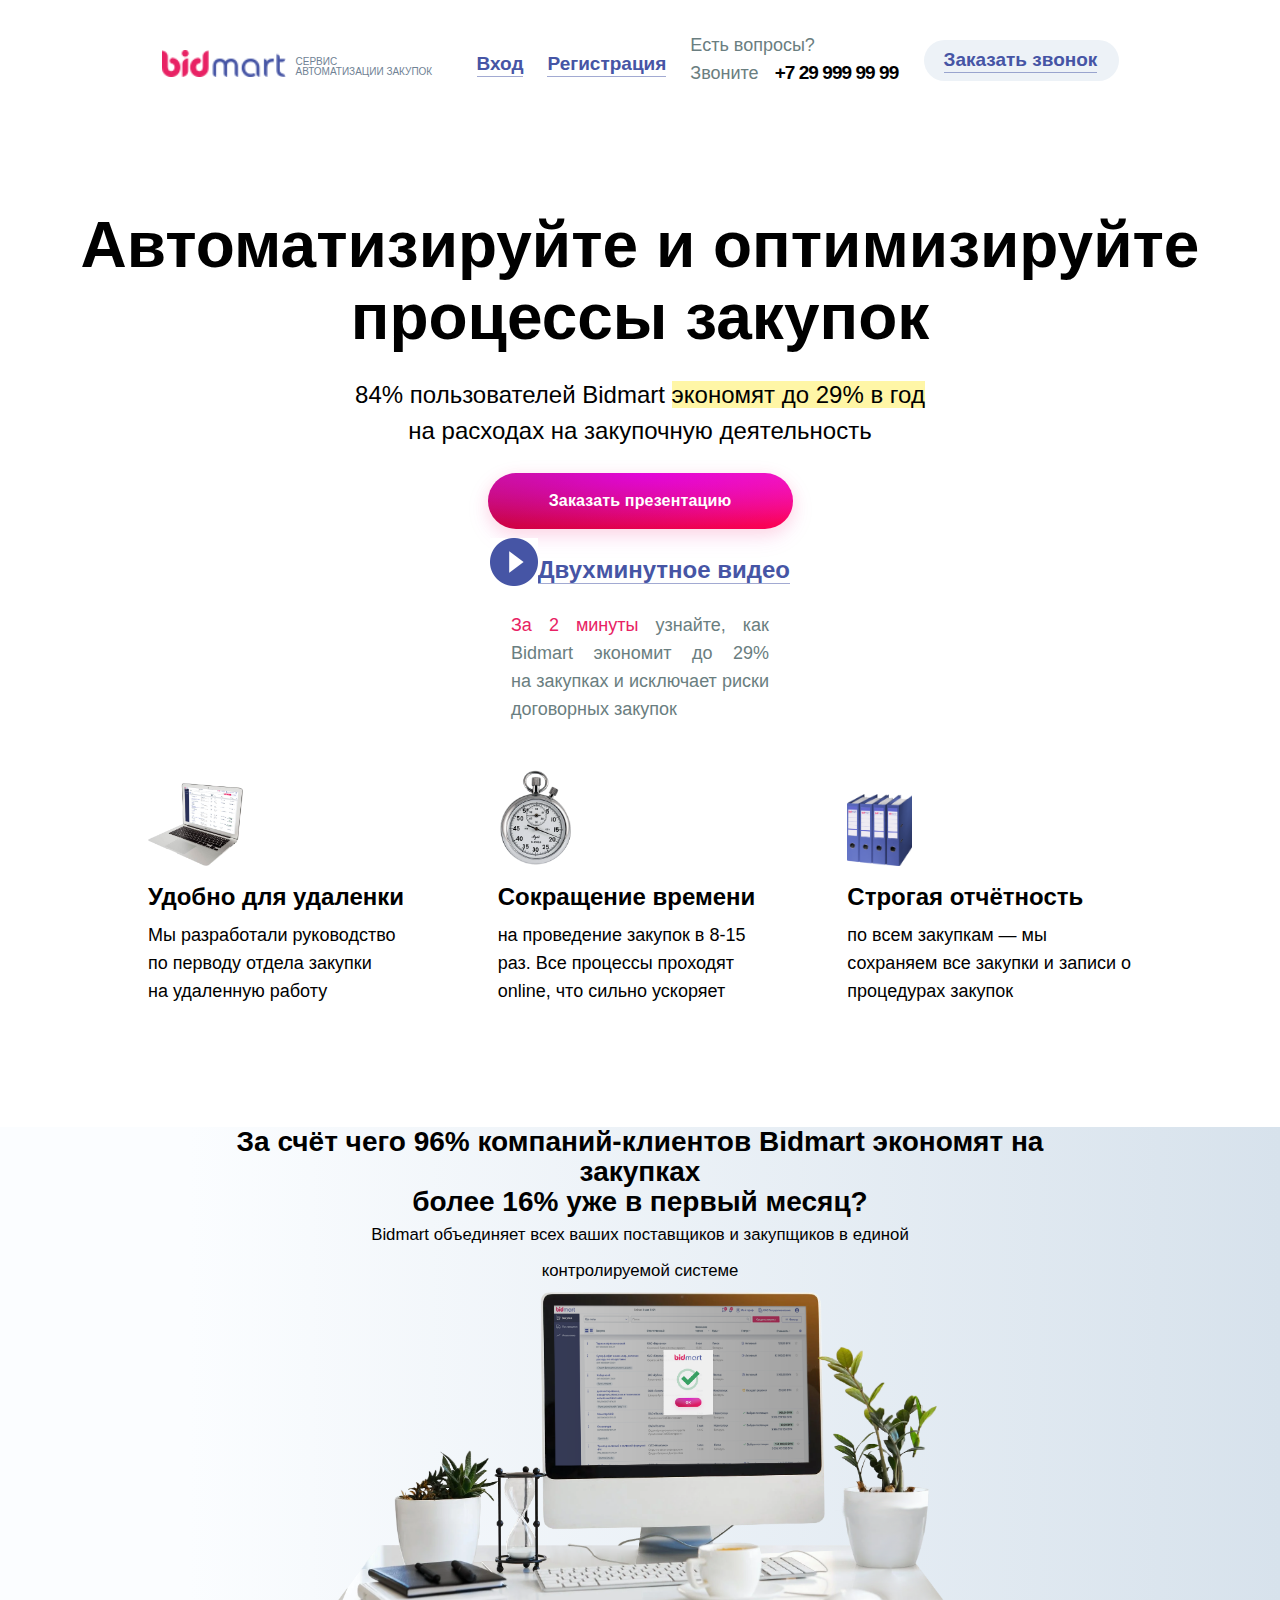
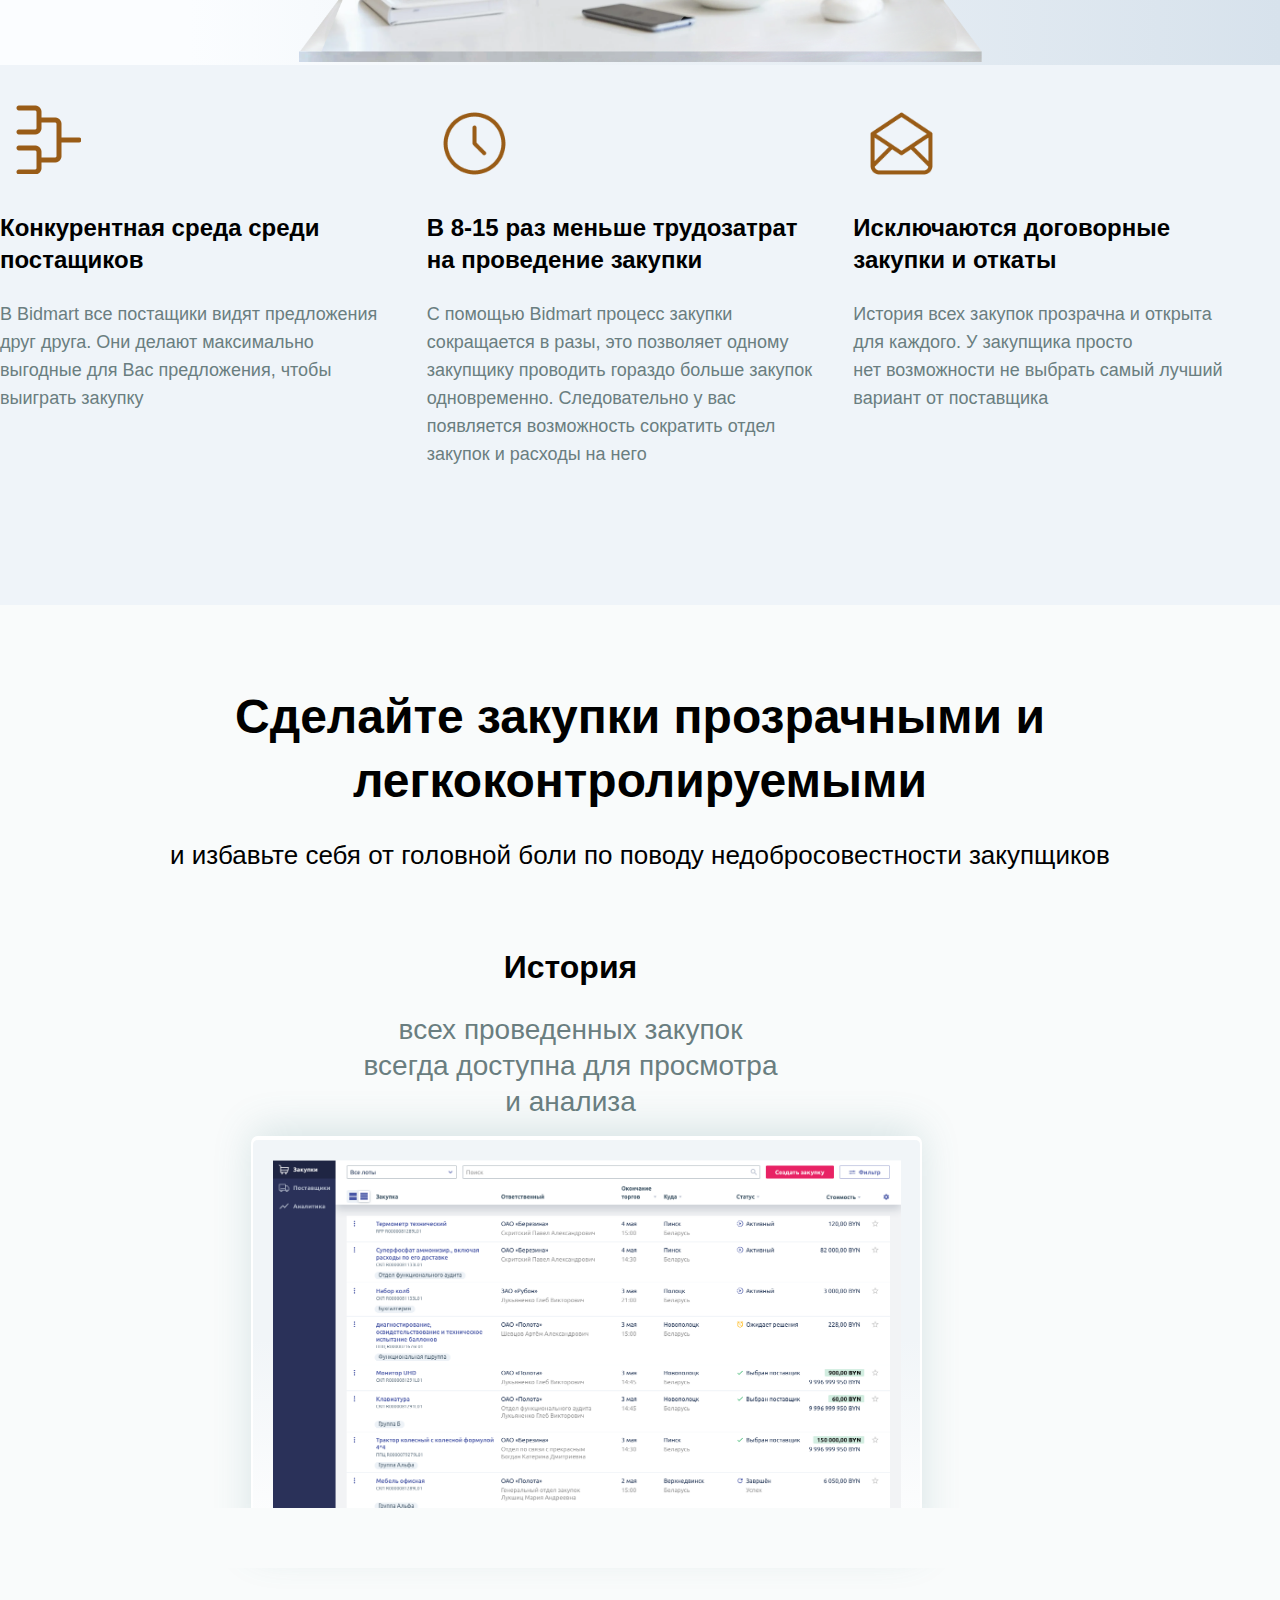
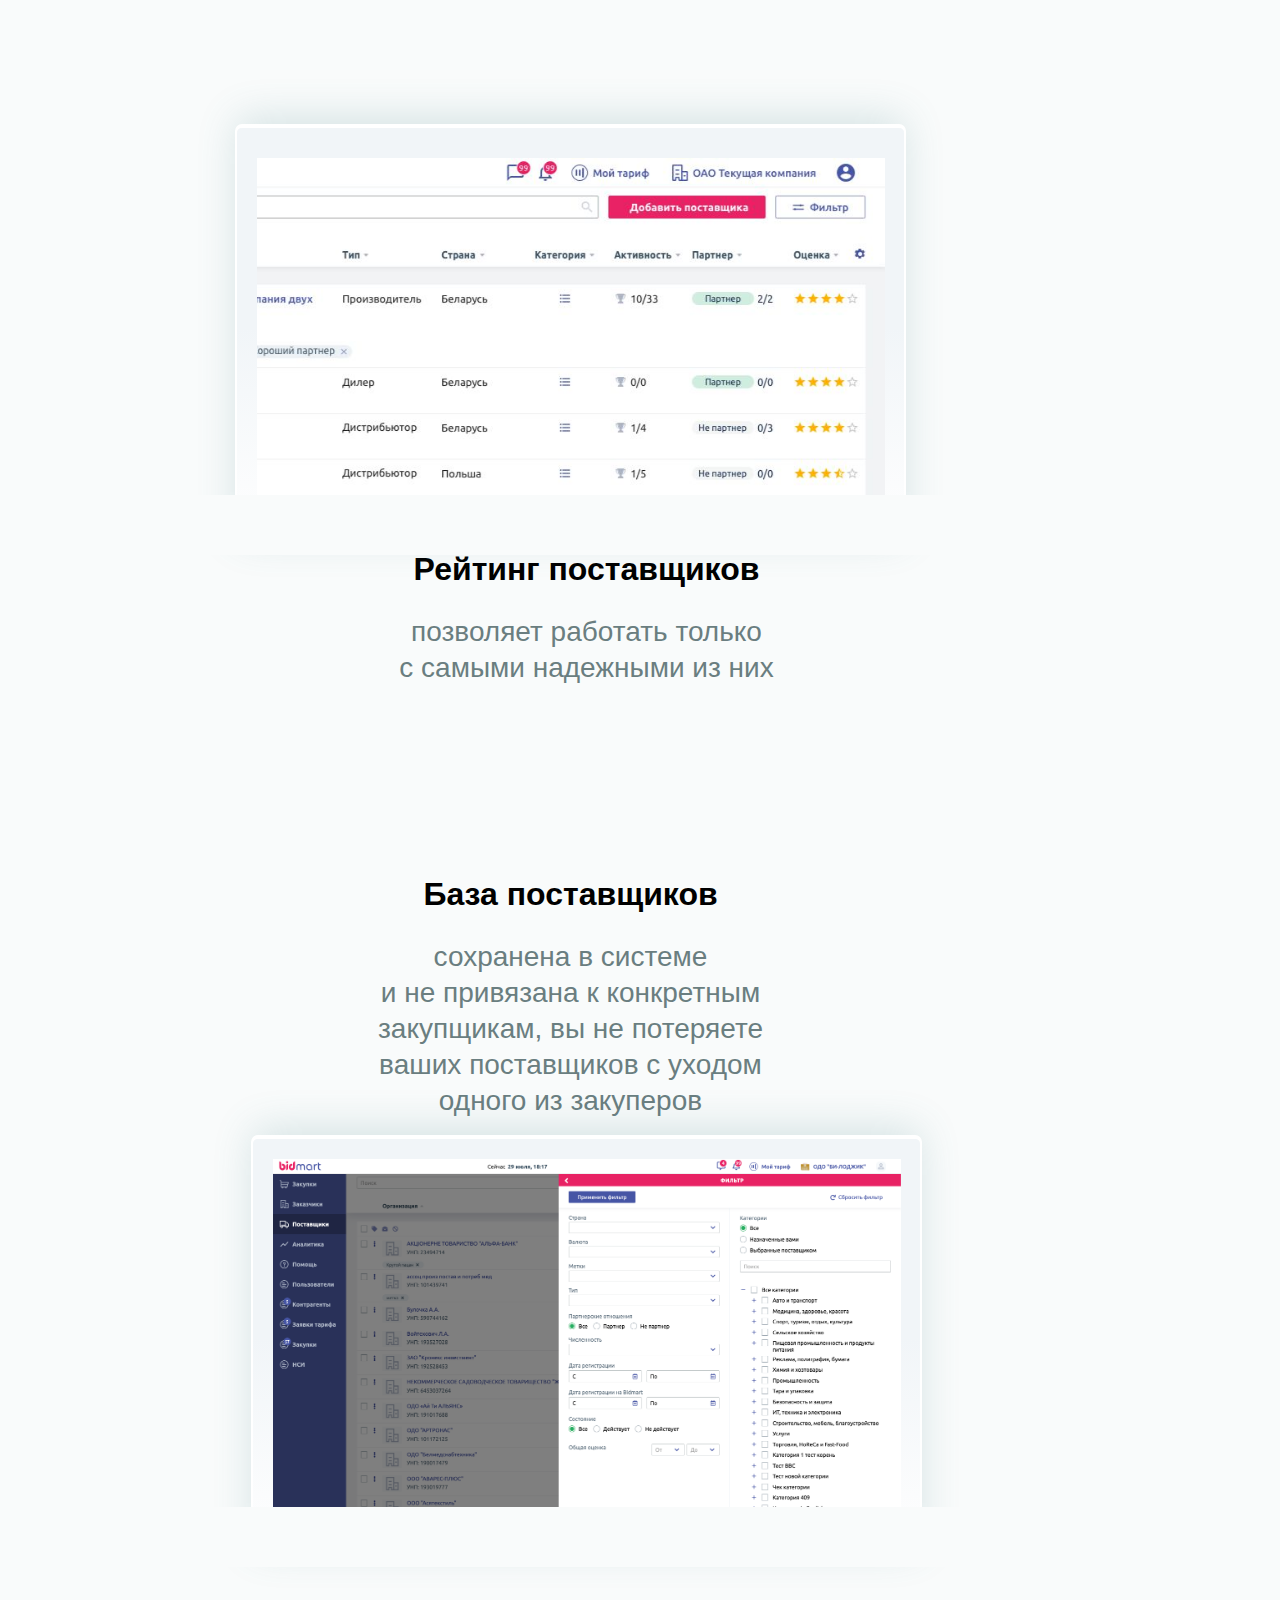
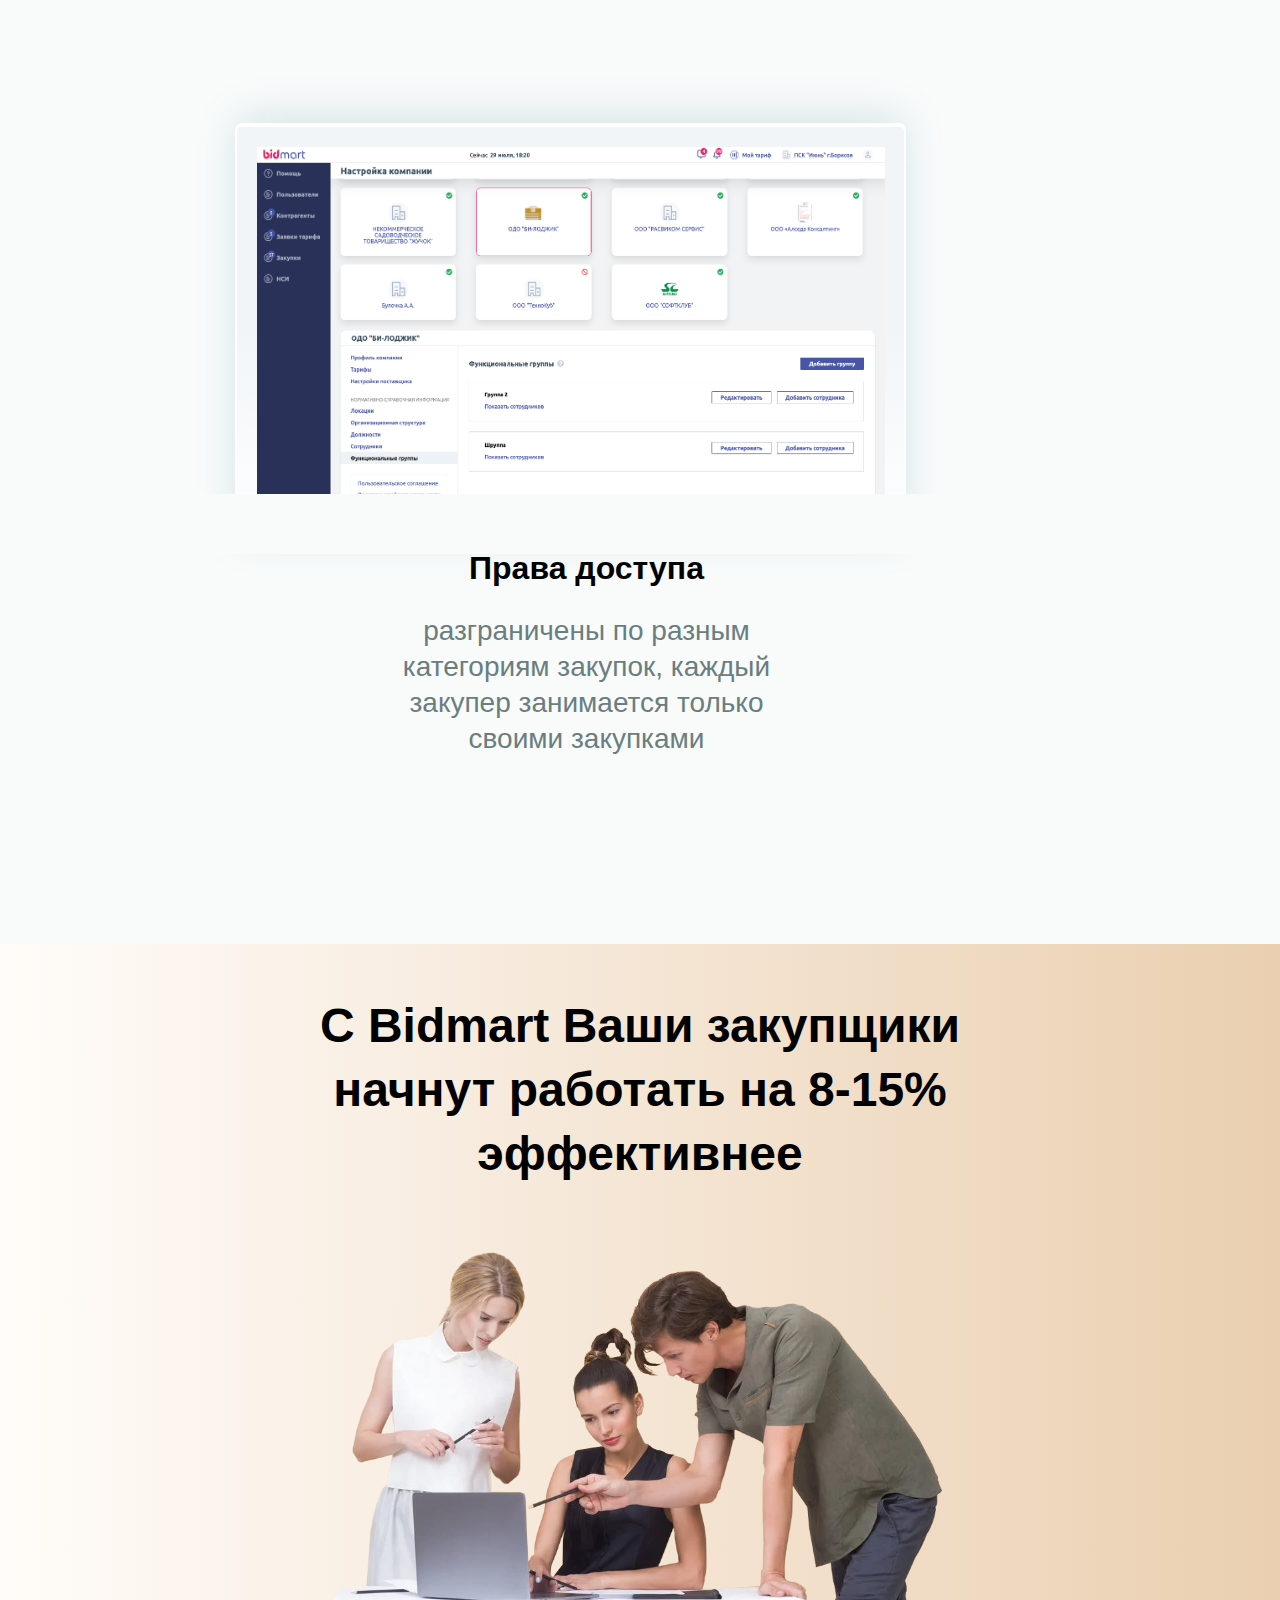
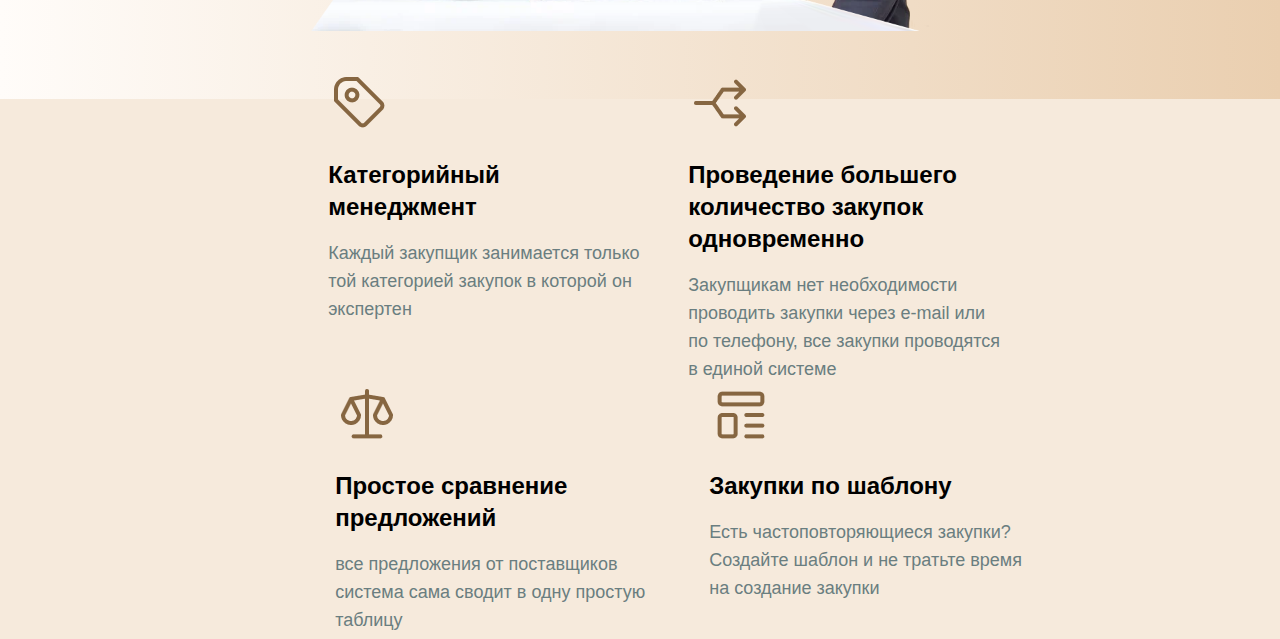
==== index.html @ 038f6f31 "mobilefix." ====
<!DOCTYPE html>
<html lang="en">
<head>
  <meta charset="UTF-8">
  <meta http-equiv="X-UA-Compatible" content="IE=edge">
  <meta name="viewport" content="width=device-width, initial-scale=1.0">
  <link rel="stylesheet" href="css/style.css">
  <title>Lendos</title>
</head>
<body>
      <div class="block1">
        <header class="header">
          <div class="menu">
            <div class="menu__group1">
              <a href="" class="menu__logo"> <img src="img/logo.png" alt=""></a>
              <div class="menu__text">СЕРВИС
                <p>АВТОМАТИЗАЦИИ ЗАКУПОК</p>
              </div>
              <a href="" class="menu__enter">Вход</a>
              <a href="" class="menu__registr">Регистрация</a>
            </div>
      
            <div class="menu__grop2">
              <div class="menu__question">Есть вопросы? Звоните <a href="">+7 29 999 99 99</a></div>
              <div class="menu__button"><a href="" class="menu__link">Заказать звонок</a></div>
            </div>
          </div>
        </header>
        <div class="block1__main">
          <div class="main__title">Автоматизируйте и оптимизируйте процессы закупок</div>
          <div class="main__text">84% пользователей Bidmart <span>экономят до 29% в год</span>
            на расходах на закупочную деятельность</div>
          <div class="main__rightrow">
            <div class="main__item">
              <a href="" class="button">Заказать презентацию</a>
            </div>
            <div class="main__item">
              <div class="item__tit">
                <a href="">
                  Двухминутное видео</a>
              </div>
              <div class="item__body">
                <span>За 2 минуты</span> узнайте, как Bidmart экономит до 29% на закупках и исключает риски договорных закупок
              </div>
            </div>
          </div>
          <div class="main__advantage">
            <div class="advantage-column">
              <div class="advantage__item1">
                <img src="img/nout.png" alt="">
              </div>
              <div class="item__head">
                Удобно для удаленки
              </div>
              <div class="item__text">
                Мы разработали руководство по перводу отдела закупки на удаленную работу
              </div>
            </div>
            <div class="advantage-column">
              <div class="advantage__item2">
                <img src="img/clock.png" alt="">
              </div>
              <div class="item__head">
                Сокращение времени
              </div>
              <div class="item__text">
                на проведение закупок в 8-15 раз. Все процессы проходят online, что сильно ускоряет
              </div>
            </div>
            <div class="advantage-column">
              <div class="advantage__item3">
                <img src="img/lybraries.png" alt="">
              </div>
              <div class="item__head">
                Строгая отчётность
              </div>
              <div class="item__text">
                по всем закупкам — мы сохраняем все закупки и записи о процедурах закупок
              </div>
            </div>
          </div>
        </div>
      </div>
  
  <main class="main">
    <div class="info-block">
        <div class="first-half">
          <div class="container">
              <div class="first__row">
                <div class="first__item">
                  <div class="first__title">
                    За счёт чего 96% компаний-клиентов Bidmart экономят на закупках <p>более 16% уже в первый месяц?</p>
                  </div>
                  <div class="first__text">
                    Bidmart объединяет всех ваших поставщиков и закупщиков в единой контролируемой системе
                  </div>
                </div>
                <div class="first__item">
                  <div class="item__img">
                    <img src="img/bg__img.png" alt="">
                  </div>
                </div>
              </div>
          </div>
        </div>
        <div class="second-half">
          <div class="container">
            <div class="second__row">
              <div class="second__column">
                <div class="second__img logic">
                  <img src="img/logic.png" alt="">
                </div>
                <div class="second__title">
                  Конкурентная среда среди постащиков 
                </div>
                <div class="second__text">
                  В Bidmart все постащики видят предложения друг друга. Они делают максимально выгодные для Вас предложения, чтобы выиграть закупку
                </div>
              </div>
              <div class="second__column">
                <div class="second__img clock">
                  <img src="img/clock2.png" alt="">
                </div>
                <div class="second__title">
                  В 8-15 раз меньше трудозатрат на проведение закупки
                </div>
                <div class="second__text">
                  С помощью Bidmart процесс закупки сокращается в разы, это позволяет одному закупщику проводить гораздо больше закупок одновременно. Следовательно у вас появляется возможность сократить отдел закупок и расходы на него
                </div>
              </div>
              <div class="second__column">
                <div class="second__img message">
                  <img src="img/message.png" alt="">
                </div>
                <div class="second__title">
                  Исключаются договорные закупки и откаты
                </div>
                <div class="second__text">
                  История всех закупок прозрачна и открыта для каждого. У закупщика просто нет возможности не выбрать самый лучший вариант от поставщика
                </div>
              </div>
            </div>
          </div>
        </div>
    </div>
    <div class="info-block-2">
      <div class="container">
        <div class="block-2__title">
          Сделайте закупки прозрачными и легкоконтролируемыми
        </div>
        <div class="block-2__text">
          и избавьте себя от головной боли по поводу недобросовестности закупщиков
        </div>
        <div class="block-2__container">
          <div class="block-2__group">
            <div class="group__row">
              <div class="group__item">
                <div class="group__title">
                  История
                </div>
                <div class="group__text">
                  всех проведенных закупок всегда доступна для просмотра и анализа
                </div>
              </div>
              <div class="group__item">
                  <div class="group__border">
                    <div class="group__bg onebg">
                      <img src="img/group-img_1.png" alt="">   
                    </div>
                  </div>
              </div>
            </div>
          </div>
          <div class="block-2__group">
            <div class="group__row">
              <div class="group__item">
                  <div class="group__border">
                    <div class="group__bg twobg"> 
                        <img src="img/group-img_2.jpg" alt="">
                    </div>
                  </div>
              </div>
              <div class="group__item">
                <div class="group__title">
                  Рейтинг поставщиков
                </div>
                <div class="group__text">
                  позволяет работать только с самыми надежными из них
                </div>
              </div>
            </div>
          </div>
          <div class="block-2__group">
            <div class="group__row">
              <div class="group__item">
                <div class="group__title">
                  База поставщиков
                </div>
                <div class="group__text">
                  сохранена в системе и не привязана к конкретным закупщикам, вы не потеряете ваших поставщиков с уходом одного из закуперов
                </div>
              </div>
              <div class="group__item">
                  <div class="group__border">
                    <div class="group__bg threebg"> 
                      <img src="img/group-img_3.png" alt="">  
                    </div>
                  </div>
              </div>
            </div>
          </div>
          <div class="block-2__group">
            <div class="group__row">
              <div class="group__item">
                  <div class="group__border">
                    <div class="group__bg fourbg"> 
                      <img src="img/group-img_4.png" alt="">
                    </div>
                  </div>
              </div>
              <div class="group__item">
                <div class="group__title">
                  Права доступа
                </div>
                <div class="group__text">
                  разграничены по разным категориям закупок, каждый закупер занимается только своими закупками
                </div>
              </div>
            </div>
          </div>
        </div>
      </div>
    </div>
    <div class="info-block-3">
      <div class="block-3__half-one">
        <div class="container">
        <div class="half-one__row">
          <div class="half-one__title">
            С Bidmart Ваши закупщики начнут работать на 8-15% эффективнее
          </div>
          <div class="half-one__img">
            <img src="img/block-3_img.png" alt="">
          </div>
        </div>
      </div>
      </div>
      <div class="block-3__half-two">
        <div class="container">
        <div class="half-two__row">
          <div class="two-row__column">
            <div class="two-row__img">
              <img src="img/birk.png" alt="">
            </div>
            <div class="two-row__title">
              Категорийный менеджмент
            </div>
            <div class="two-row__text">
              Каждый закупщик занимается только той категорией закупок в которой он экспертен
            </div>
          </div>
          <div class="two-row__column">
            <div class="two-row__img">
              <img src="img/ways.png" alt="">
            </div>
            <div class="two-row__title">
              Проведение большего количество закупок одновременно
            </div>  
            <div class="two-row__text">
              Закупщикам нет необходимости проводить закупки через e-mail или по телефону, все закупки проводятся в единой системе
            </div>
          </div>
          <div class="two-row__column">
            <div class="two-row__img">
              <img src="img/scale.png" alt="">
            </div>
            <div class="two-row__title">
              Простое сравнение предложений
            </div>  
            <div class="two-row__text">
              все предложения от поставщиков система сама сводит в одну простую таблицу

            </div>
          </div>
          <div class="two-row__column">
          <div class="two-row__img">
            <img src="img/structure.png" alt="">
          </div>
          <div class="two-row__title">
              Закупки по шаблону
          </div>  
          <div class="two-row__text">
            Есть частоповторяющиеся закупки? Создайте шаблон и не тратьте время на создание закупки

          </div>
        </div>
        </div>
        </div>
      </div>
      </div>
    </div>
  </main>
  <footer class="footer">

  </footer>
</body>
</html>
---- css/style.css ----
@charset "UTF-8";
* {
  padding: 0;
  margin: 0;
  border: 0; }

*, *:before, *:after {
  -moz-box-sizing: border-box;
  -webkit-box-sizing: border-box;
  box-sizing: border-box; }

:focus, :active {
  outline: none; }

a:focus, a:active {
  outline: none; }

nav, footer, header, aside {
  display: block; }

html, body {
  font-family: 'Ubuntu', sans-serif;
  color: var(--black-color);
  height: 100%;
  min-width: 100%;
  font-size: 100%;
  line-height: 1;
  font-size: 14px;
  -ms-text-size-adjust: 100%;
  -moz-text-size-adjust: 100%;
  -webkit-text-size-adjust: 100%; }

input, button, textarea {
  font-family: inherit; }

input::-ms-clear {
  display: none; }

button {
  cursor: pointer; }

button::-moz-focus-inner {
  padding: 0;
  border: 0; }

a, a:visited {
  text-decoration: none;
 }

a:hover {
  text-decoration: none; }

ul li {
  list-style: none; }

img {
  vertical-align: top; }

h1, h2, h3, h4, h5, h6 {
  font-size: inherit;
  font-weight: 400; }
/* ------------------------------------------------- */
:root {
  /* bg colors */
  --bg-color-white: #EDF2F7;
  --block-2-bg-color:#F9FBFB;
  --block-3-bg-color: #F6EADC;
  /* font color */
  --grey-color:#6A7E80;
  --purple-color:#4655A5;
  --black-color: #000;
  /* fonts */
}
@import url('https://fonts.googleapis.com/css2?family=Roboto:ital@1&family=Ubuntu:wght@400;700&display=swap');
.block1{
  max-width: 1366px;
  margin: 31px auto;
}
/*  -----------------------------HEAD-MENU--------------------- */
.menu {
  display: flex;
  align-items: flex-end;
  justify-content: space-between;
  min-height: 35px;
}
.menu__group1 {
  display: flex;
  align-items: flex-end;
  margin-bottom: 10px;
}
.menu__logo {
  display: block;
  margin-right: 10px;
}
.menu__logo img {
  width: 124px;
  height: 27px;
}
.menu__text {
  margin-top: 10px;
  max-width: 136px;
  font-size: 10px;
  text-align: left;
  color: #708294;
  margin-right: 45px;
  white-space: nowrap;
}
.menu__enter, .menu__registr {
  position: relative;
  margin-right: 24px;
  font-size: 19px;
  font-weight: 700;
  line-height: 24px;
  color: var(--purple-color);
  border-bottom: 1px solid rgba(70, 85, 165, 0.5);
}
.menu__grop2 {
  display: flex;
  align-items: center;
}
.menu__question {
font-size: 18px;
font-weight: 400;
line-height: 28px;
color: var(--grey-color);
}
.menu__question a {
  font-size: 19px;
  font-weight: 700;
  line-height: 24px;
  letter-spacing: -0.05em;
  color: var(--black-color);
  padding: 0 24px 0 11px;

}
.menu__button {
  margin-top: 2px;
  background: var(--bg-color-white);
  min-width: 195px;
  min-height: 40px;
  border-radius: 999px;
  display: flex;
  flex-direction: column;
  align-items: flex-start;
  padding: 8px 20px;
} 
.menu__link{
  font-feature-settings: 'tnum' on, 'lnum' on;
  font-size: 19px;
  font-weight: 700;
  line-height: 24px;
  border-bottom: 1px solid rgba(70, 85, 165, 0.5);
  color: var(--purple-color);
}

/* --------------MAIN-HEAD-BLOCK--------------------------------- */
.block1__main {
  margin: 122px auto;
}
.main__title {
  font-size: 64px;
  font-weight: 700;
  line-height: 72px;
  text-align: center;

}
.main__text {
  max-width: 584px;
  margin: 24px auto;
  font-size: 24px;
  font-weight: 400;
  line-height: 36px;
  text-align: center;
}
.main__text span {
  background: rgba(255, 230, 0, 0.35);
} 
.main__rightrow {
  margin-top: 43px;
  display: flex;
  align-items: baseline;
  margin-left: calc(50% - 273px/2);
}
.main__item {
  margin-right: 149px;
}
.main__item:last-child {
  margin-right: 0px;
}
.button {
  display: flex;
  align-items: center;
  justify-content: center;
  width: 305px;
  height: 56px;
  font-weight: 700;
  font-size: 16px;
  line-height: 24px;
  color: #fff;
  letter-spacing: 0.01em;
  background: radial-gradient(100% 385.84% at 0% 100%, rgba(0, 0, 0, 0.2) 0%, rgba(0, 0, 0, 0) 100%) /* warning: gradient uses a rotation that is not supported by CSS and may not behave as expected */, radial-gradient(97.32% 97.32% at 50% 2.68%, rgba(251, 0, 255, 0.8) 0%, rgba(242, 213, 223, 0) 100%), linear-gradient(180deg, #E82299 0%, #FF0055 100%);
  box-shadow: 0px 2px 2px rgba(255, 255, 255, 0.01), 0px 2px 4px rgba(255, 255, 255, 0.1), 0px 4px 16px rgba(255, 0, 0, 0.1), 0px 8px 24px rgba(227, 18, 209, 0.1);
  border-radius: 999px;
}
.item__tit {
  position: relative;
  text-align: right;
  margin-bottom: 16px;
  min-width: 322px;
}
.item__tit a{
  font-size: 24px;
  font-weight: 700;
  line-height: 32px;
  color: var(--purple-color);
  border-bottom: 1px solid rgba(70, 85, 165, 0.5);
}
.item__tit::before {
  content: '';
  position: absolute;
  bottom: 0;
  left: 0;
  background: url(../img/play.png) 0 0 no-repeat;
  background-size: cover ;
  width: 48px;
  height: 48px; 
}

.item__body {
  font-size: 18px;
  font-weight: 400;
  line-height: 28px;
  text-align: justify;
  max-width: 258px;
  margin-left: 50px;
  color: var(--grey-color);
}
.item__body span {
  color: #E82264;
}
.main__advantage {
  margin: 46px auto; 
  margin-bottom: 105px; 
  display: flex;
  max-width: 984px;
  align-items: flex-end;
}
.advantage-column {
  margin-right: 65px;
}
.advantage-column:last-child{
  margin-right: 0;
}
.advantage__item1 img{
  object-fit: cover;
  width: 95px;
  height: 83px;
}
.advantage__item2 img{
  object-fit: cover;
  width: 75px;
  height: 97px;
}
.advantage__item3 img{
  object-fit: cover;
  width: 65px;
  height: 72px;
}
.item__head {
  margin-top: 15px;
  font-size: 24px;
  font-weight: 700;
  line-height: 32px;
  text-align: left;

}
.item__text {
  margin-top: 8px;
  max-width: 285px;
  font-size: 18px;
  font-weight: 400;
  line-height: 28px;
  text-align: left;
  max-height: 84px;
}

/*-------------------------HEADER - MEDIA - MOBILE---------------------------*/

@media ( max-width: 1367px ){
  .menu{
    max-width: 957px;
    margin: 0 auto;
  }
  .main__rightrow{
    display: block;
    max-width: 957px;
    margin: 0 auto;
  }
  .main__item {
    margin: 0 auto;
  }
  .main__item a{
    margin: 0 auto;
    text-align: center;
  }
  .item__tit {
    margin: 25px auto;
    min-width: 0px;
    width: 300px;
  }
  .item__body {
    margin: 0 auto;
  }
}
@media ( max-width: 972px ) {
  .menu {
    width:fit-content;
    display: block;
    margin: 0 auto;
  }
}
@media (max-width: 576px) {
  .menu {
    max-width: 360px;
  }
  .menu__group1 {
    text-align: center;
    flex-wrap: wrap;
  }
  .menu__grop2 {
    flex-wrap: wrap;
  }
  .menu__question a{
    padding: 0;
  }
  .main__title {
    line-height: 24px;
    font-size: 200%;
  }
  .main__text {
   
    font-size: 120%;
  }
  .advantage-column {
    margin: 0 auto;
    text-align: center;
  }
  .advantage-column:last-child {
    margin: 0 auto;
  }
  .main__advantage {
    margin: 10 auto 0 auto;
    flex-wrap: wrap;
  }
}

/* ----------------------------------MAIN/HEAD-INFO__BLOCK ------------------------------- */
.info-block {
}
.first-half {
  position: relative;
  width: 100%;
  height: 100%;
  background: linear-gradient(270deg, #D7E2EC 0%, #FBFDFF 85.21%);
}
.container {
  max-width: 1366px;
  margin: 0 auto;
}
.first__row {
  display: flex;
  align-items: flex-start;
}
.first__item {
  padding: 142px 0 130px 0;
}
.first__title {
  max-width:  903px;
  font-size: 48px;
  font-weight: 700;
  line-height: 64px;
  text-align: left;
  }
.first__text {
  max-width: 610px;
  font-size: 26px;
  font-weight: 400;
  line-height: 36px;
  text-align: left;

}
.item__img {
  position: absolute;
  margin-top: 20px;
  left: calc(672 * 100% / 1366);
}
.item__img img {
  object-fit: contain;
  width: 683px;
  height: 376px;
}

/* --------------------------------------------------- */

.second-half {
  background: #EFF4F9;
}
.second__row {
  padding: 40px 0 137px 0;
  display: flex;
}
.second__column {
  margin-right: 32px;
}
.second-column:last-child {
  margin-right: 0;
}
.second__img{
  height: 96px;
  width: 96px;
  text-align: center;
  vertical-align:middle;
}
.logic img{
  object-fit: cover;
  height: 69px;
  width: 65px;
}
.clock img{
  object-fit: contain;
  width: 77px;
  height: 77px;
}
.message img{
  object-fit: contain;
  width: 77px;
  height: 77px;
}
.second__title {
  margin: 11px 0 24px 0;
  max-width: 434px;
  font-size: 24px;
  font-weight: 700;
  line-height: 32px;
  text-align: left;
}
.second__text {
  color: var(--grey-color);
  max-width: 434px;
  font-size: 18px;
  font-weight: 400;
  line-height: 28px;
  text-align: left;
}
/* -------------------MOBILE MEDIA - MAIN/HEAD-INFO__BLOCK -------------------*/
@media ( max-width: 1367px ) {
  .first__row {
    flex-wrap: wrap;
    margin: 0 auto;
  }
  .first__item {
    padding: 0;
    margin: 0 auto;
    text-align: center;
  }
  .item__img {
    position: static;
    margin: 0 auto;
    text-align: center;
  }
  .item__img img {
    position: static;
    object-fit: contain;
    
  }
  .first__title {
    line-height: 30px;
    text-align: center;
    font-size: 200%;
    margin: 0 auto;
  }
  .first__text {
    text-align: center;
    margin: 0 auto;
    font-size: 120%;
  }
}
@media ( max-width: 747px ) {
  .first__title {
    padding-top: 20px;
    line-height: 24px;
  }
  .first__text {
    line-height: 24px;
  }
  .item__img img{
    width: 340px;
    height: 276px;
  }
  .second__row {
    flex-wrap: wrap;
  }
  .second__column {
    margin: 0 auto;
  }
  .second__img, .second__title, .second__text {
    text-align: center;
  } 
  .second__title {
    font-size: 120%;
  }
  .second__text {
    font-size: 100%;
  }
  .second__img {
    margin: 0 auto;
  }
}

/* -------------------------INFO-MAIN-BLOCK-2-------------------------------- */
.info-block-2 {
  padding-top: 80px;
  background-color: var(--block-2-bg-color);
}
.container {
}
.block-2__title {
  font-size: 48px;
  font-weight: 700;
  line-height: 64px;
  text-align: center;
  padding-bottom: 24px;
}
.block-2__text {
  font-size: 26px;
  font-weight: 400;
  line-height: 36px;
  text-align: center;
  margin-bottom: 73px;
}
.block-2__container {
  max-width: 1173px;
}
.block-2__group {
  max-width: 1173px;
  margin-left:calc(160 * 100% / 1366);
}

.group__row {
  margin-bottom: 169px;
  display: flex;
  align-items: center;
}
.group__row:last-child {
  margin-bottom: 0;
  padding-bottom: 167.5px;
}
.group__item {
  margin-right: 32px;
}
.group__item:last-child {
  margin-right: 0;
}
.group__title {
  margin-bottom: 24px;
  font-size: 32px;
  font-weight: 700;
  line-height: 42px;
  text-align: left;

}
.group__text {
  max-width: 434px;
  color: var(--grey-color);
  font-size: 28px;
  font-weight: 400;
  line-height: 36px;
  text-align: left;

}
.group__border {
  position: relative;
  padding-top: 20px;
  width: 667px;
  height: 420px;
  background: linear-gradient(180deg, #F1F5F8 47.4%, #FFFFFF 100%);
  border-radius: 5px;
  box-shadow: 0px -2px 0px 2px #fff, 0px -10px 40px 0px rgba(69, 130, 134, 0.2);
}

.group__bg {
  margin: 0px 0 0 20px;
  border-radius: 5px; 

}
.group__border::before {
  content: '';
  top: 367.65px;
  right: -6%;
  position: absolute;
  width: 747px;
  height: 60px;
  background: var(--block-2-bg-color);
}
.group__bg img{
  object-fit: cover;
  width: 628px;
  height: 387px;
}
.twobg img {
  object-fit: contain;
}
.threebg img {
  object-fit: contain;
  height: 367.65px;
}
.fourbg img{
  object-fit: fill;
  width: 628.42px;
}
/* ----------------------------MOBILE-MAIN-BLOCK-2---------------------------- */
@media ( max-width: 1367px ) {
  .block-2__group  {
    margin: 0 auto;
  }
  .group__row {
    margin: 0 auto;
    flex-direction: column;
  }
  .group__title {
    text-align: center;
  }
  .group__text {
    text-align: center;
  }
  .group__text {
    margin-bottom: 20px;
  }
}

@media ( max-width: 747px ) {
  .block-2__title {
    margin: 0 auto;
    line-height: 24px;
    font-size: 200%;
  }
  .block-2__text {
    margin: 0 auto;
    line-height: 24px;
    font-size: 120%;
  }
  .group__item {
    width: 100%;
    margin: 0 auto;
  }
  .group__title {
    margin: 0 auto;
    font-size: 120%;
  }
  .group__text {
      margin: 0 auto;
      font-size: 100%;
  }
  .group__border {
    margin: 0 auto;
    width: 350px;
    height: 233px;
  }
  .group__border::before {
    height: 40px;
    width: 355px;
    left: -1%;
    top: 200px;
  }
  .group__bg {
    margin: 0 auto;
    text-align: center;
  }
  .group__bg img{
    width: 321px;
    height: 200px;
  }

}


/* -------------------------MAIN-BLOCK-3----------------------------- */
.info-block-3 {
}
.block-3__half-one {
  width: 100%;
  background: linear-gradient(90deg, #FFFCF9 0%, #EACFB0 100%) ;
}
.half-one__row {
  padding-top: 156px;
  display: flex;
  align-items: flex-end;
  padding-bottom: 68px;
}
.half-one__title {
  margin: 0 32px 80px 0;
  max-width: 667px;
  font-size: 48px;
  font-weight: 700;
  line-height: 64px;
  text-align: left;
}

.half-one__img img {
  width: 667px;
  height: 445px;
  object-fit: contain;
}
.block-3__half-two {
  min-height: 540px;
  position: relative;
  background: var(--block-3-bg-color);
  width: 100%;
  z-index: 2;
}
.half-two__row {
  background: transparent;
  position: absolute;
  top: -28px;
  display: flex;
  align-items: flex-start;
  padding-bottom: 264px;
  z-index: 1;
}
.two-row__column {
  margin-right: 32px;
}
.two-row__column:last-child {
  margin-right: 0;
}
.two-row__img {
  width: 64px;
  height: 64px;
}
.two-row__title {
  margin: 23.65px 0 16px 0;
  max-width: 318px;
  font-size: 24px;
  font-weight: 700;
  line-height: 32px;
  text-align: left;
}
.two-row__text {
  font-size: 18px;
  font-weight: 400;
  line-height: 28px;
  text-align: left;
  max-width: 318px;
  color: var(--grey-color);
}
/* ----------------------------------MAIN-BLOCK-3 MOBILE----------------------- */
@media ( max-width: 1367px ) {
  .half-one__row {
    
    padding-top: 50px;
    margin: 0 auto;
    flex-wrap: wrap;
  }
  .half-one__title {
    text-align: center;
    margin: 0 auto;
  }
  .half-one__img {
    margin: 0 auto;
  }
  .half-two__row{
    left: 24%;
    margin: 0 auto;
    flex-wrap: wrap;
    max-width: 720px;
    padding-bottom: 0;
  } 
  .two-row__column {
    margin: 0 auto;
  }

}
@media ( max-width:850px ) {
  .block-3__half-two{
    min-height: 1010px;
  }
  .two-row__column:last-child{
    margin: 0 auto;
  }
}
@media ( max-width: 747px ) {
  .block-3__half-two{
    min-height: 850px;
  }
  .half-one__title {
    line-height: 24px;
    font-size: 120%;
  }
  .half-one__img img {
    width: 340px;
    height: 210px;
  }
  .two-row__title {
    font-size: 120%;
  }
  .two-row__text {
    font-size: 100%;
  }

}
@media ( max-width: 390px) {
  .block-3__half-two{
    min-height: 1000px;
  }
}
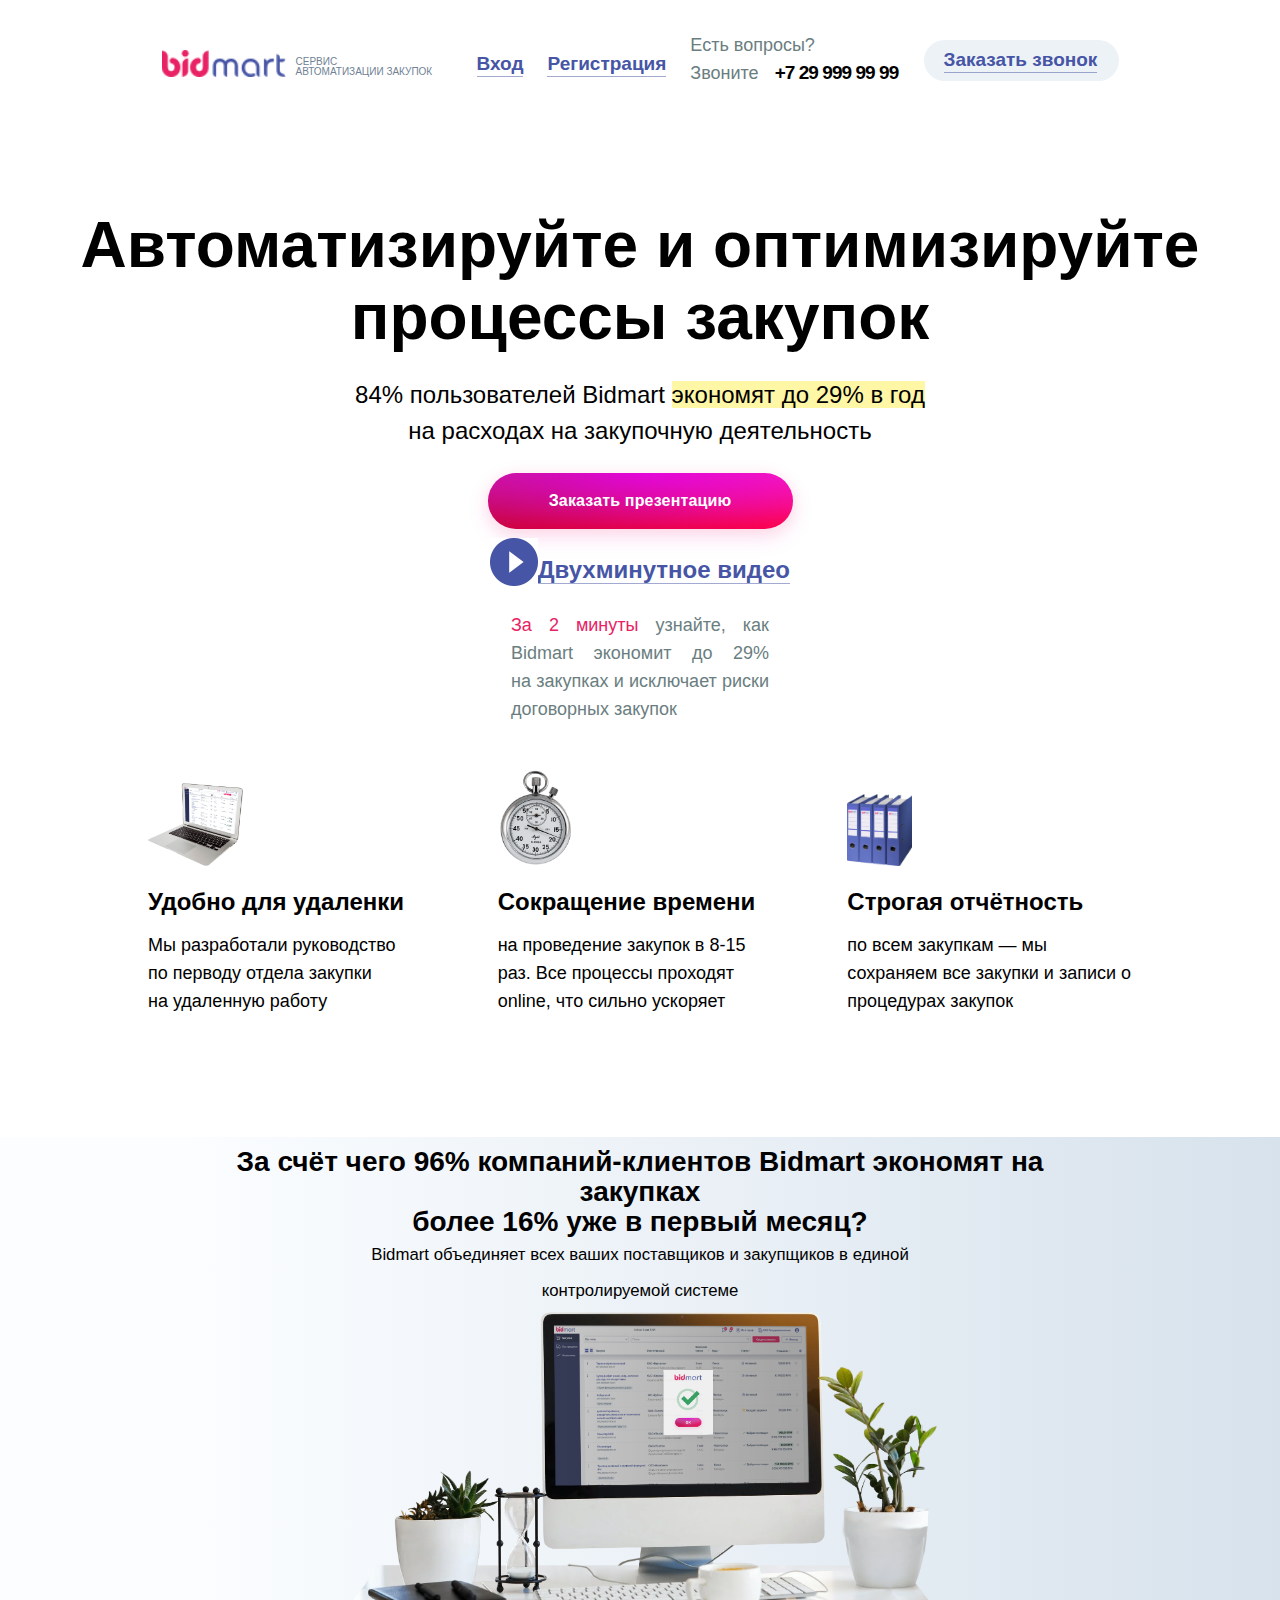
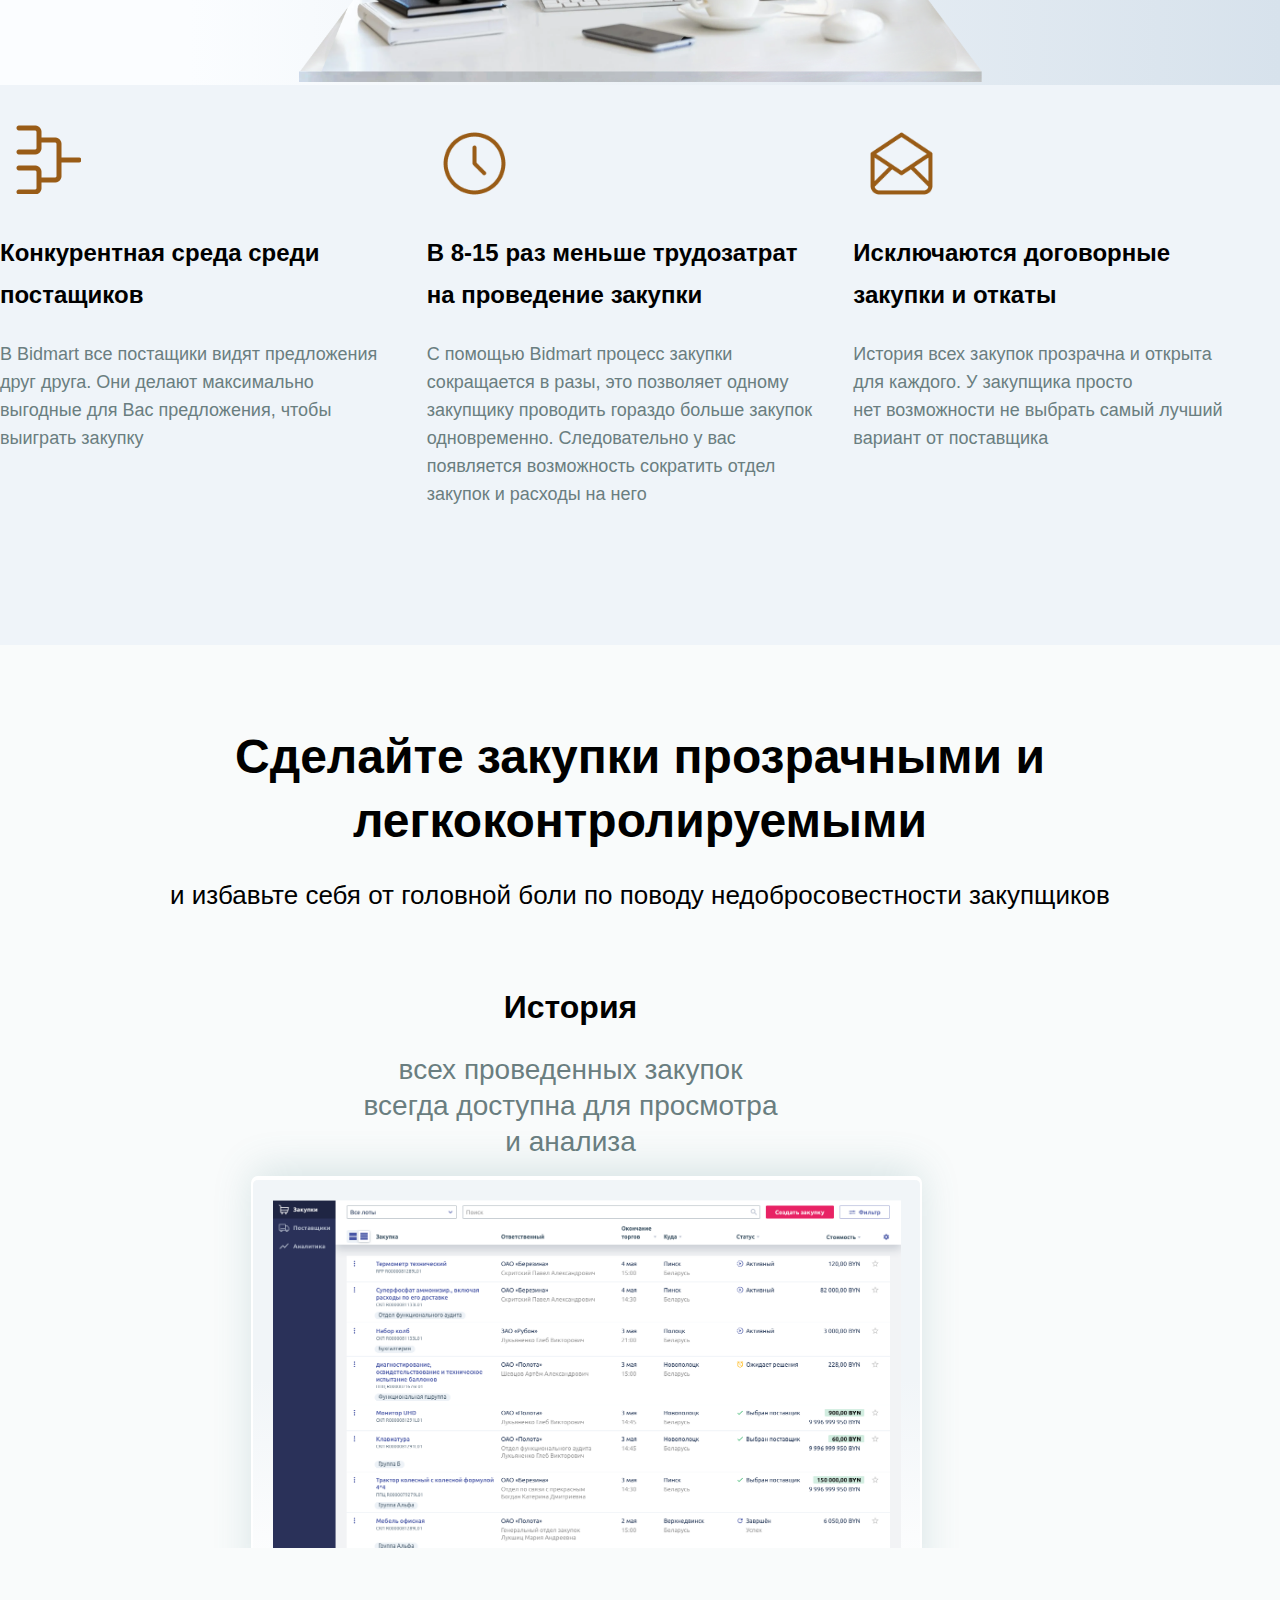
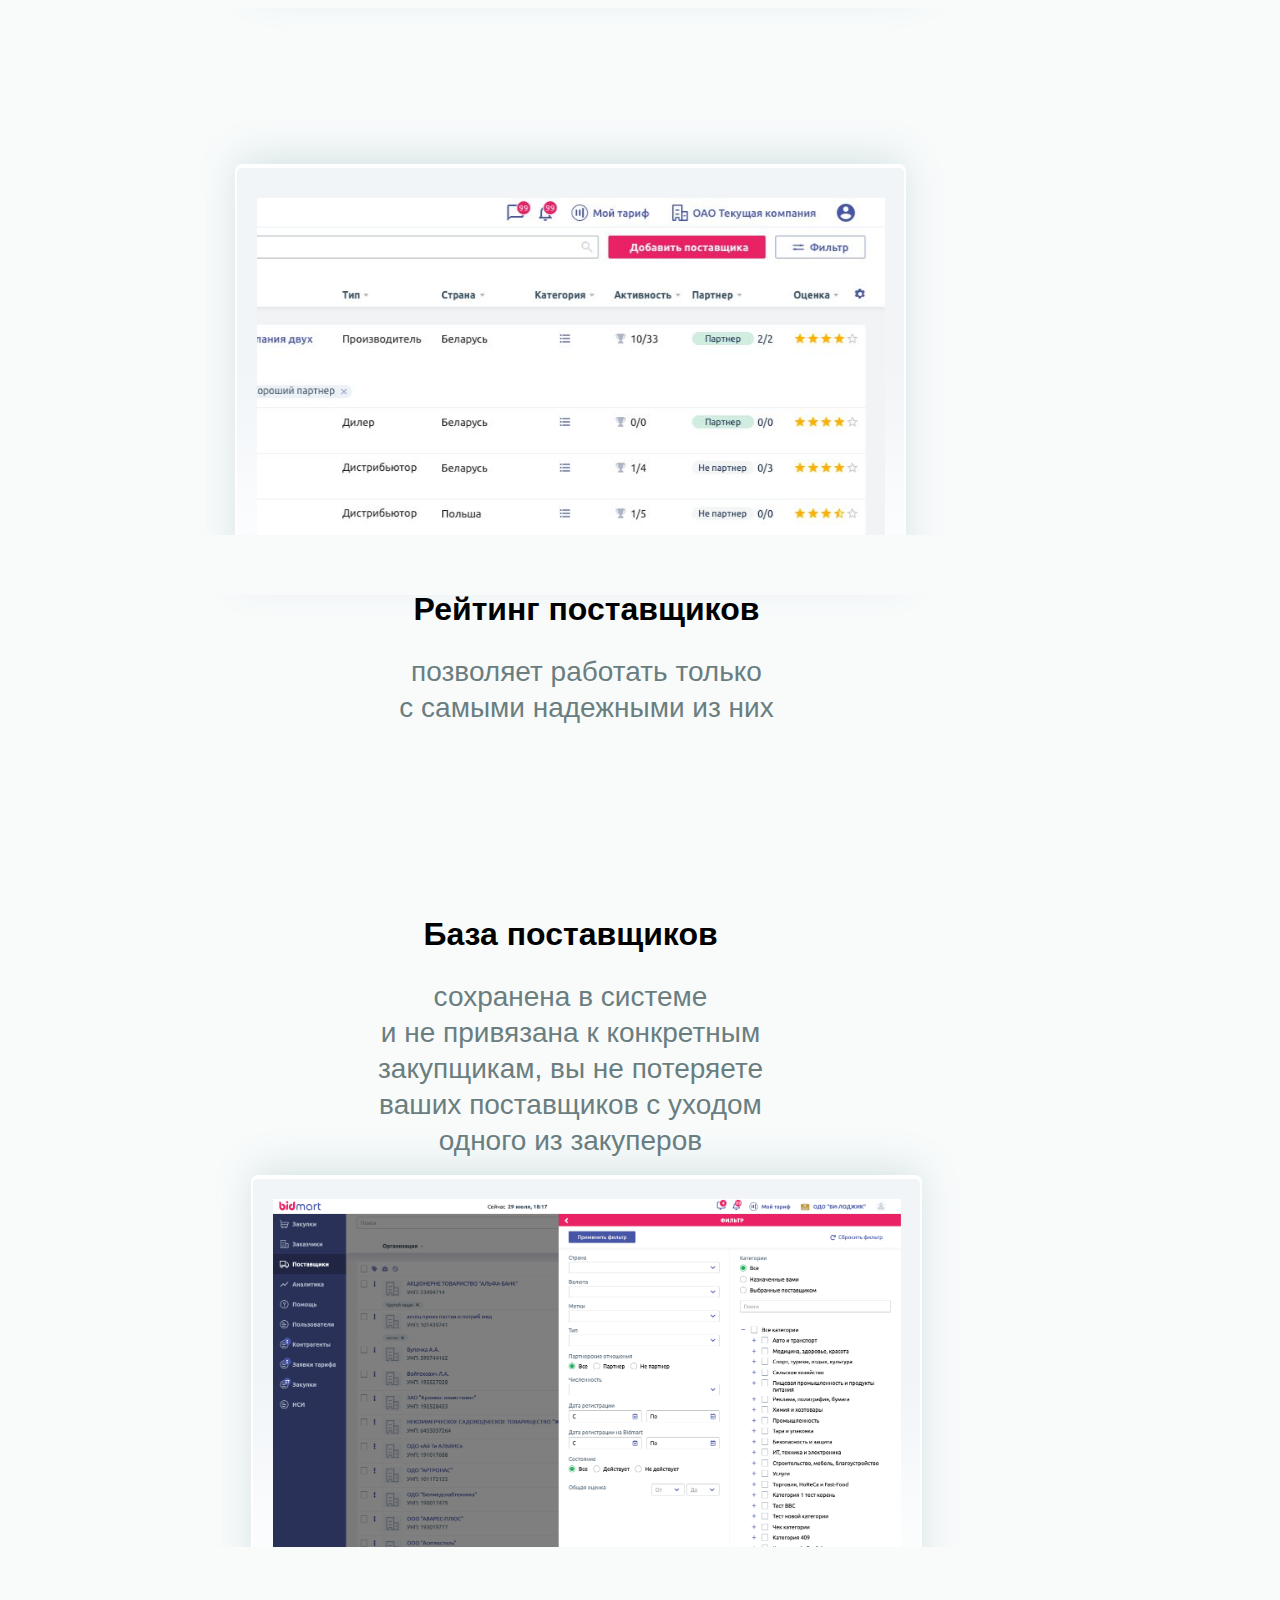
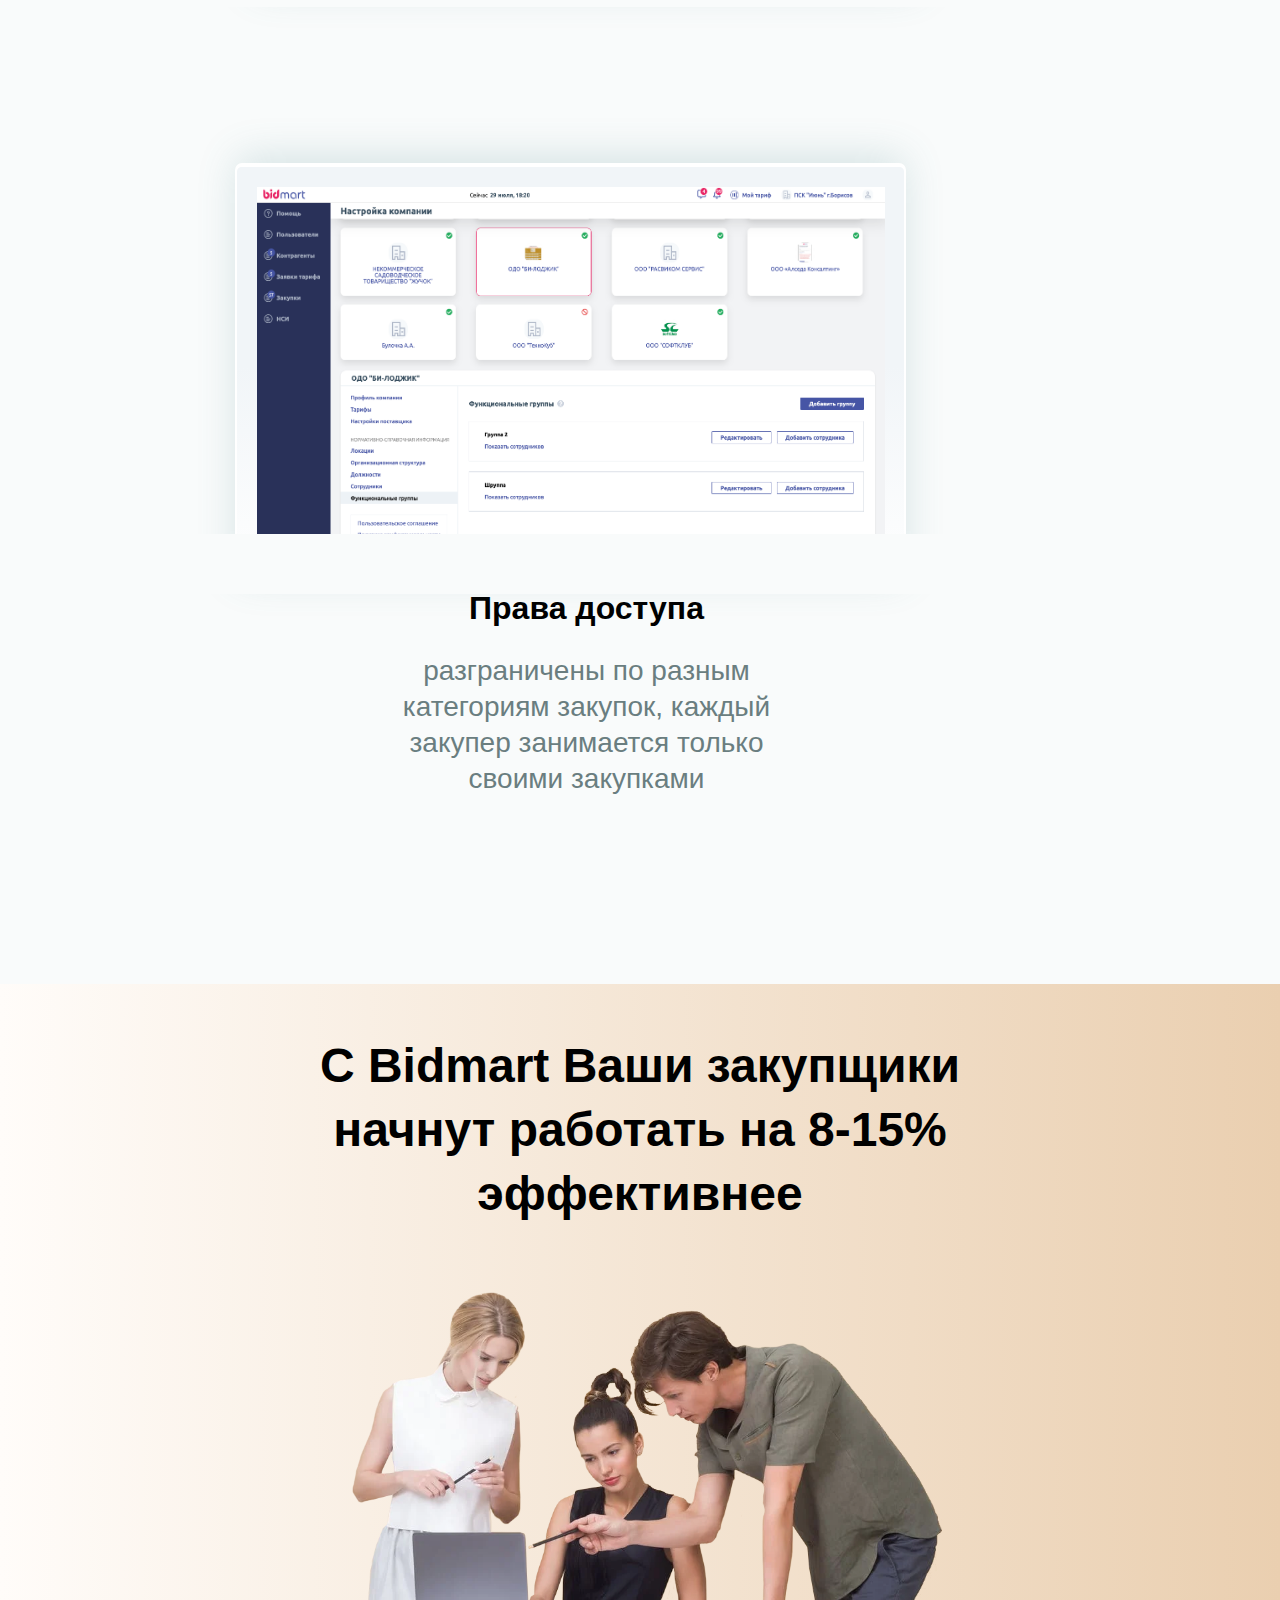
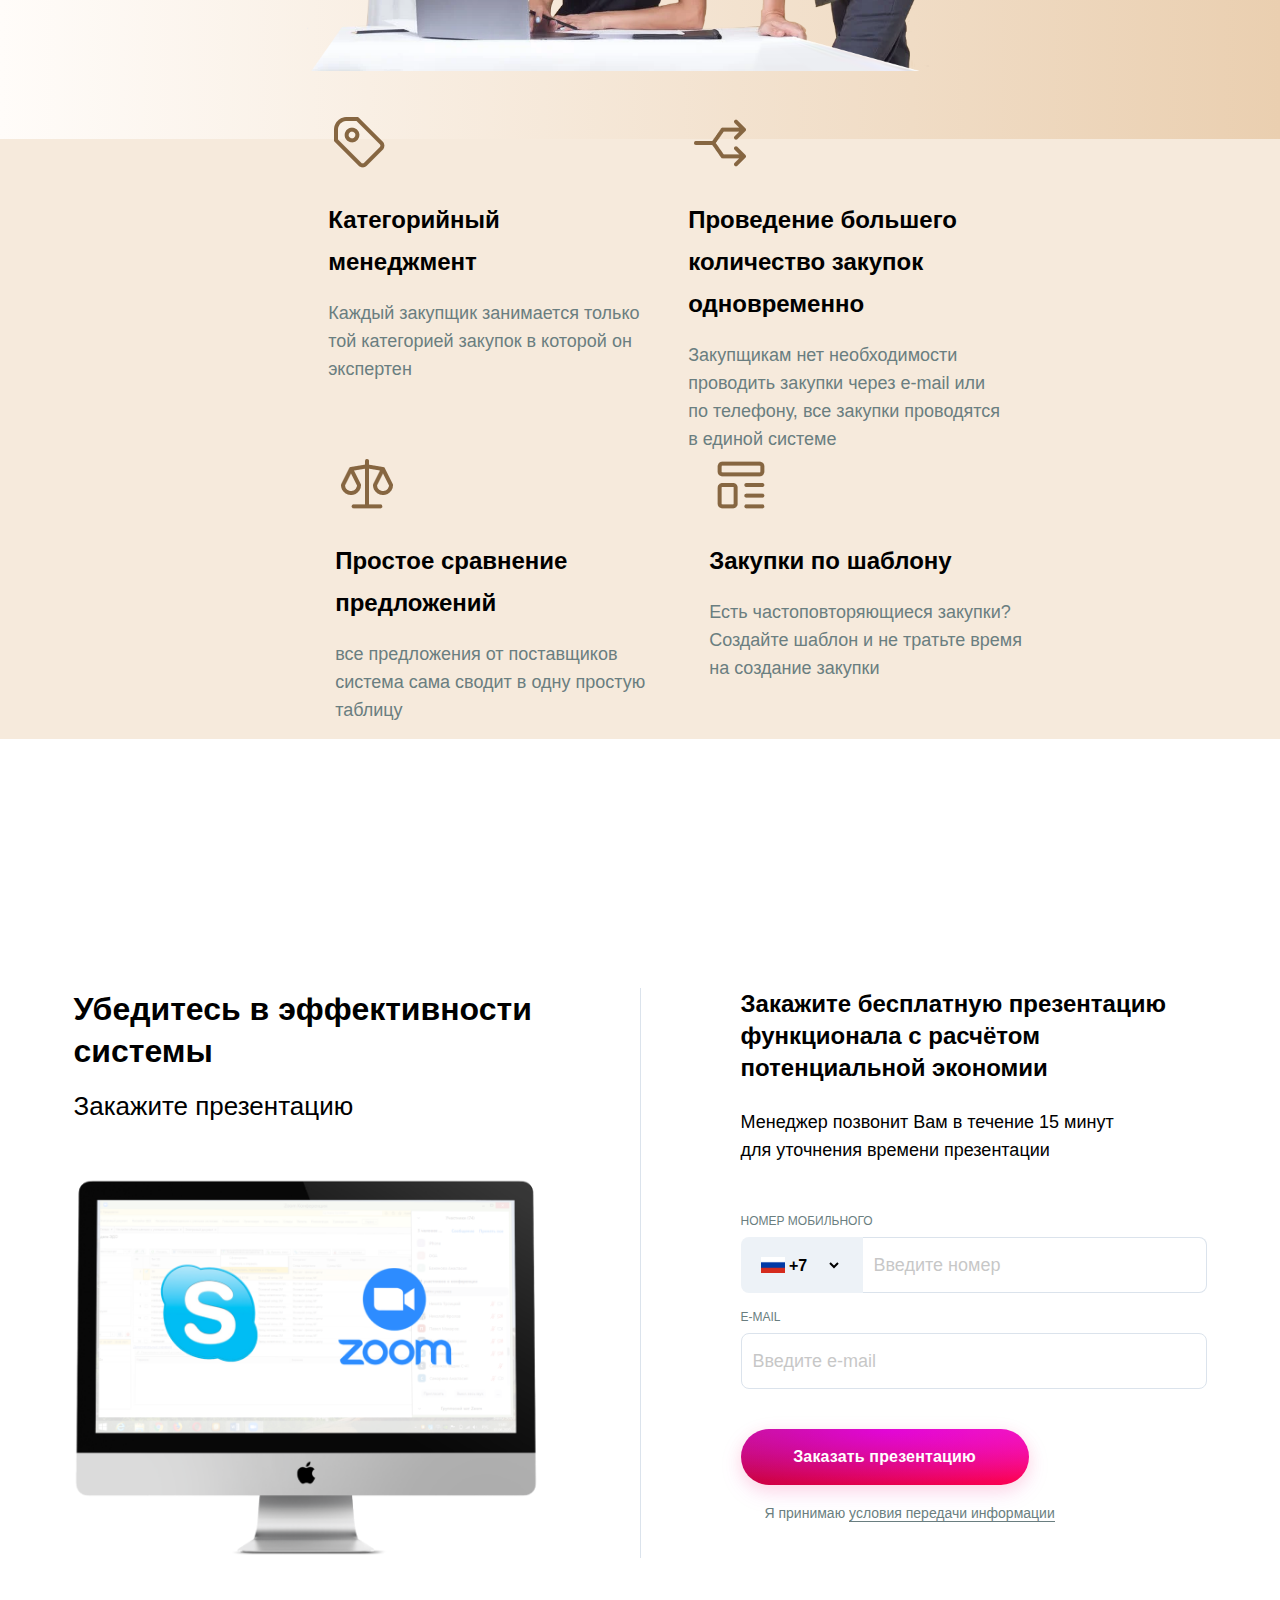
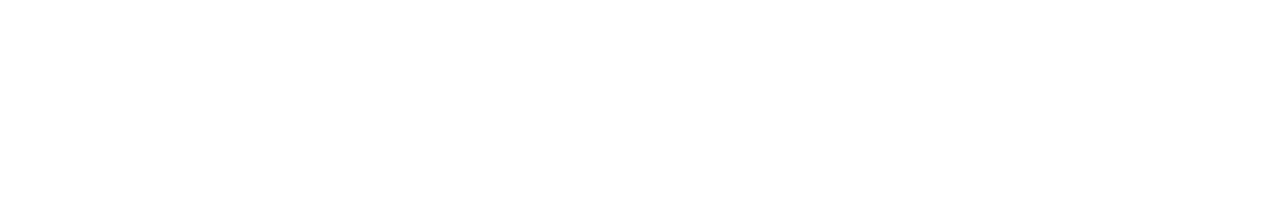
==== commit 11a7393c: "block4added." ====
--- a/index.html
+++ b/index.html
@@ -296,6 +296,58 @@
         </div>
         </div>
       </div>
+    </div>
+    <div class="info-block-4">
+      <div class="container block-4">
+        <div class="block-4__row">
+          <div class="block-4__column">
+            <div class="bolck-4-column__head">
+              Убедитесь в эффективности системы
+            </div>
+            <div class="block-4-column__text">
+              Закажите презентацию
+            </div>
+            <div class="block-4-column__img">
+              <img src="img/block-4__img.png" alt="">
+            </div>
+          </div>
+          <div class="block-4__column rectangel">
+
+          </div>
+          <div class="block-4__column">
+            <div class="bolck-4-column__head form-head">
+              Закажите бесплатную презентацию функционала с расчётом потенциальной экономии
+            </div>
+            <div class="block-4-column__text form-text">
+              Менеджер позвонит Вам в течение 15 минут для уточнения времени презентации
+            </div>
+            <div class="block-4-column__form">
+              <form action="" method="post">
+                <label for="telCity" class="form-title">Номер мобильного</label>  
+                <div class="form__select">
+                  <div class="form__icon">
+                    <img src="img/icon-img__Russia.png" alt="">
+                  
+                <select name="telCity" id="telCity">
+                  <option value="Russia">+7</option>
+                  <option value="Belarus">+375</option>
+                </select>
+              </div>
+                <input type="tel" name="tel" id="tel" placeholder="Введите номер" required>
+                </div>
+              <label for="email" class="form-title email-title">E-MAIL</label> 
+              <input type="email" name="email" id="email" placeholder="Введите e-mail" required>
+              
+              <button type="submit" class="form-button button">
+                  Заказать презентацию
+              </button>
+              </form>
+              <div class="form__accept">
+                Я принимаю <a href="#">условия передачи информации</a>
+              </div>
+            </div>
+          </div>
+        </div>
       </div>
     </div>
   </main>
--- a/css/style.css
+++ b/css/style.css
@@ -19,7 +19,8 @@
   display: block; }
 
 html, body {
-  font-family: 'Ubuntu', sans-serif;
+  background: var(--white-color);
+  font-family: var(--font-family);
   color: var(--black-color);
   height: 100%;
   min-width: 100%;
@@ -60,21 +61,44 @@
   font-size: inherit;
   font-weight: 400; }
 /* ------------------------------------------------- */
+/* ----------------------VARS-------------------------------------- */
 :root {
+  --white-color: #fff;
+  --black-color: #000;
   /* bg colors */
   --bg-color-white: #EDF2F7;
+  --block1-first-half-color: linear-gradient(270deg, #D7E2EC 0%, #FBFDFF 85.21%);
+  --block1-second-half-color:#EFF4F9;
   --block-2-bg-color:#F9FBFB;
+  --blolck-3-first-half-color:linear-gradient(90deg, #FFFCF9 0%, #EACFB0 100%) ;
   --block-3-bg-color: #F6EADC;
+  /* border colors */
+  --rectangel-color:#DBE3EC;
   /* font color */
   --grey-color:#6A7E80;
   --purple-color:#4655A5;
-  --black-color: #000;
   /* fonts */
-}
+  --font-family:'Ubuntu', sans-serif;
+  --bold-title-weight: 700;
+  --regular-text-weight: 400;
+  --title-big-size: 48px;
+  --title-little-size: 32px;
+  --title-row-size: 24px;
+  --title-big-line-height: 64px;
+  --title-little-line-height: 42px;
+  --title-row-line-height: 32px;
+  --big-text-size: 28px;
+  --middle-text-size: 26px;
+  --row-text-size: 18px;
+  --big-text-line-height: 36px;
+  --row-text-line-height:28px;
+}
+
 @import url('https://fonts.googleapis.com/css2?family=Roboto:ital@1&family=Ubuntu:wght@400;700&display=swap');
 .block1{
   max-width: 1366px;
   margin: 31px auto;
+  
 }
 /*  -----------------------------HEAD-MENU--------------------- */
 .menu {
@@ -109,7 +133,7 @@
   position: relative;
   margin-right: 24px;
   font-size: 19px;
-  font-weight: 700;
+  font-weight: var(--bold-title-weight);
   line-height: 24px;
   color: var(--purple-color);
   border-bottom: 1px solid rgba(70, 85, 165, 0.5);
@@ -120,13 +144,13 @@
 }
 .menu__question {
 font-size: 18px;
-font-weight: 400;
-line-height: 28px;
+font-weight: var(--regular-text-weight);
+line-height: var(--row-text-line-height);
 color: var(--grey-color);
 }
 .menu__question a {
   font-size: 19px;
-  font-weight: 700;
+  font-weight: var(--bold-title-weight);
   line-height: 24px;
   letter-spacing: -0.05em;
   color: var(--black-color);
@@ -147,7 +171,7 @@
 .menu__link{
   font-feature-settings: 'tnum' on, 'lnum' on;
   font-size: 19px;
-  font-weight: 700;
+  font-weight: var(--bold-title-weight);
   line-height: 24px;
   border-bottom: 1px solid rgba(70, 85, 165, 0.5);
   color: var(--purple-color);
@@ -159,7 +183,7 @@
 }
 .main__title {
   font-size: 64px;
-  font-weight: 700;
+  font-weight: var(--bold-title-weight);
   line-height: 72px;
   text-align: center;
 
@@ -168,8 +192,8 @@
   max-width: 584px;
   margin: 24px auto;
   font-size: 24px;
-  font-weight: 400;
-  line-height: 36px;
+  font-weight: var(--regular-text-weight);
+  line-height: var(--big-text-line-height);
   text-align: center;
 }
 .main__text span {
@@ -193,10 +217,10 @@
   justify-content: center;
   width: 305px;
   height: 56px;
-  font-weight: 700;
+  font-weight:var(--bold-title-weight);
   font-size: 16px;
   line-height: 24px;
-  color: #fff;
+  color: var(--white-color);
   letter-spacing: 0.01em;
   background: radial-gradient(100% 385.84% at 0% 100%, rgba(0, 0, 0, 0.2) 0%, rgba(0, 0, 0, 0) 100%) /* warning: gradient uses a rotation that is not supported by CSS and may not behave as expected */, radial-gradient(97.32% 97.32% at 50% 2.68%, rgba(251, 0, 255, 0.8) 0%, rgba(242, 213, 223, 0) 100%), linear-gradient(180deg, #E82299 0%, #FF0055 100%);
   box-shadow: 0px 2px 2px rgba(255, 255, 255, 0.01), 0px 2px 4px rgba(255, 255, 255, 0.1), 0px 4px 16px rgba(255, 0, 0, 0.1), 0px 8px 24px rgba(227, 18, 209, 0.1);
@@ -210,7 +234,7 @@
 }
 .item__tit a{
   font-size: 24px;
-  font-weight: 700;
+  font-weight: var(--bold-title-weight);
   line-height: 32px;
   color: var(--purple-color);
   border-bottom: 1px solid rgba(70, 85, 165, 0.5);
@@ -228,8 +252,8 @@
 
 .item__body {
   font-size: 18px;
-  font-weight: 400;
-  line-height: 28px;
+  font-weight: var(--regular-text-weight);
+  line-height: var(--row-text-line-height);
   text-align: justify;
   max-width: 258px;
   margin-left: 50px;
@@ -268,18 +292,18 @@
 }
 .item__head {
   margin-top: 15px;
-  font-size: 24px;
-  font-weight: 700;
-  line-height: 32px;
+  font-size: var(--title-row-size);
+  font-weight: var(--bold-title-weight);
+  line-height: var(--title-little-line-height);
   text-align: left;
 
 }
 .item__text {
   margin-top: 8px;
   max-width: 285px;
-  font-size: 18px;
-  font-weight: 400;
-  line-height: 28px;
+  font-size: var(--row-text-size);
+  font-weight: var(--regular-text-weight);
+  line-height: var(--row-text-line-height);
   text-align: left;
   max-height: 84px;
 }
@@ -320,6 +344,12 @@
   }
 }
 @media (max-width: 576px) {
+  .block1__main {
+    margin:50px auto;
+  }
+  .main__advantage {
+    margin-bottom: 0;
+  }
   .menu {
     max-width: 360px;
   }
@@ -354,6 +384,11 @@
   }
 }
 
+@media ( max-width: 350px ) {
+  .menu{
+    max-width: 220px;
+  }
+}
 /* ----------------------------------MAIN/HEAD-INFO__BLOCK ------------------------------- */
 .info-block {
 }
@@ -361,7 +396,7 @@
   position: relative;
   width: 100%;
   height: 100%;
-  background: linear-gradient(270deg, #D7E2EC 0%, #FBFDFF 85.21%);
+  background: var(--block1-first-half-color);
 }
 .container {
   max-width: 1366px;
@@ -376,16 +411,16 @@
 }
 .first__title {
   max-width:  903px;
-  font-size: 48px;
-  font-weight: 700;
-  line-height: 64px;
+  font-size:  var(--title-big-size);
+  font-weight: var(--bold-title-weight);
+  line-height: var(--title-big-line-height);
   text-align: left;
   }
 .first__text {
   max-width: 610px;
   font-size: 26px;
-  font-weight: 400;
-  line-height: 36px;
+  font-weight: var(--regular-text-weight);
+  line-height: var(--big-text-line-height);
   text-align: left;
 
 }
@@ -403,7 +438,7 @@
 /* --------------------------------------------------- */
 
 .second-half {
-  background: #EFF4F9;
+  background: var(--block1-second-half-color);
 }
 .second__row {
   padding: 40px 0 137px 0;
@@ -439,17 +474,17 @@
 .second__title {
   margin: 11px 0 24px 0;
   max-width: 434px;
-  font-size: 24px;
-  font-weight: 700;
-  line-height: 32px;
+  font-size: var(--title-row-size);
+  font-weight: var(--bold-title-weight);
+  line-height: var(--title-little-line-height);
   text-align: left;
 }
 .second__text {
   color: var(--grey-color);
   max-width: 434px;
-  font-size: 18px;
-  font-weight: 400;
-  line-height: 28px;
+  font-size: var(--row-text-size);
+  font-weight: var(--regular-text-weight);
+  line-height: var(--row-text-line-height);
   text-align: left;
 }
 /* -------------------MOBILE MEDIA - MAIN/HEAD-INFO__BLOCK -------------------*/
@@ -474,6 +509,7 @@
     
   }
   .first__title {
+     padding-top: 10px;
     line-height: 30px;
     text-align: center;
     font-size: 200%;
@@ -494,10 +530,11 @@
     line-height: 24px;
   }
   .item__img img{
-    width: 340px;
+    width: 310px;
     height: 276px;
   }
   .second__row {
+    padding: 40px 0 40px 0;
     flex-wrap: wrap;
   }
   .second__column {
@@ -520,21 +557,21 @@
 /* -------------------------INFO-MAIN-BLOCK-2-------------------------------- */
 .info-block-2 {
   padding-top: 80px;
-  background-color: var(--block-2-bg-color);
+  background-color: var(--block-2-bg-color)
 }
 .container {
 }
 .block-2__title {
-  font-size: 48px;
-  font-weight: 700;
-  line-height: 64px;
+  font-size: var(--title-big-size);
+  font-weight: var(--bold-title-weight);
+  line-height: var(--title-big-line-height);
   text-align: center;
   padding-bottom: 24px;
 }
 .block-2__text {
   font-size: 26px;
-  font-weight: 400;
-  line-height: 36px;
+  font-weight: var(--regular-text-weight);
+  line-height: var(--big-text-line-height);
   text-align: center;
   margin-bottom: 73px;
 }
@@ -563,8 +600,8 @@
 }
 .group__title {
   margin-bottom: 24px;
-  font-size: 32px;
-  font-weight: 700;
+  font-size: var(--title-little-size);
+  font-weight: var(--bold-title-weight);
   line-height: 42px;
   text-align: left;
 
@@ -572,9 +609,9 @@
 .group__text {
   max-width: 434px;
   color: var(--grey-color);
-  font-size: 28px;
-  font-weight: 400;
-  line-height: 36px;
+  font-size: var(--big-text-size);
+  font-weight: var(--regular-text-weight);
+  line-height: var(--big-text-line-height);
   text-align: left;
 
 }
@@ -583,9 +620,9 @@
   padding-top: 20px;
   width: 667px;
   height: 420px;
-  background: linear-gradient(180deg, #F1F5F8 47.4%, #FFFFFF 100%);
+  background: linear-gradient(180deg, #F1F5F8 47.4%, #FFFFFF 100%); 
   border-radius: 5px;
-  box-shadow: 0px -2px 0px 2px #fff, 0px -10px 40px 0px rgba(69, 130, 134, 0.2);
+  box-shadow: 0px -2px 0px 2px var(--white-color), 0px -10px 40px 0px rgba(69, 130, 134, 0.2);
 }
 
 .group__bg {
@@ -639,6 +676,9 @@
 }
 
 @media ( max-width: 747px ) {
+  .info-block-2 {
+    padding-top: 20px;
+  }
   .block-2__title {
     margin: 0 auto;
     line-height: 24px;
@@ -648,6 +688,10 @@
     margin: 0 auto;
     line-height: 24px;
     font-size: 120%;
+  }
+  .group__row:last-child {
+    margin-bottom: 0;
+    padding-bottom: 50px;
   }
   .group__item {
     width: 100%;
@@ -682,14 +726,33 @@
   }
 
 }
-
+@media( max-width:370px) {
+  .block-2__title{
+    font-size: 170%;
+  }
+  .group__bg img{
+    width: 310px;
+    height: 200px;
+  }
+  .group__border {
+    margin: 0 auto;
+    width: 310px;
+    height: 233px;
+  }
+  .group__border::before {
+    height: 40px;
+    width: 310px;
+    left: 0;
+    top: 200px;
+  }
+}
 
 /* -------------------------MAIN-BLOCK-3----------------------------- */
 .info-block-3 {
 }
 .block-3__half-one {
   width: 100%;
-  background: linear-gradient(90deg, #FFFCF9 0%, #EACFB0 100%) ;
+  background: var(--blolck-3-first-half-color) ;
 }
 .half-one__row {
   padding-top: 156px;
@@ -700,9 +763,9 @@
 .half-one__title {
   margin: 0 32px 80px 0;
   max-width: 667px;
-  font-size: 48px;
-  font-weight: 700;
-  line-height: 64px;
+  font-size: var(--title-big-size);
+  font-weight: var(--bold-title-weight);
+  line-height: var(--title-big-line-height);
   text-align: left;
 }
 
@@ -724,7 +787,7 @@
   top: -28px;
   display: flex;
   align-items: flex-start;
-  padding-bottom: 264px;
+  padding-bottom: 224px;
   z-index: 1;
 }
 .two-row__column {
@@ -740,23 +803,25 @@
 .two-row__title {
   margin: 23.65px 0 16px 0;
   max-width: 318px;
-  font-size: 24px;
-  font-weight: 700;
-  line-height: 32px;
+  font-size: var(--title-row-size);
+  font-weight: var(--bold-title-weight);
+  line-height: var(--title-little-line-height);
   text-align: left;
 }
 .two-row__text {
-  font-size: 18px;
-  font-weight: 400;
-  line-height: 28px;
+  font-size: var(--row-text-size);
+  font-weight: var(--regular-text-weight);
+  line-height: var(--row-text-line-height);
   text-align: left;
   max-width: 318px;
   color: var(--grey-color);
 }
 /* ----------------------------------MAIN-BLOCK-3 MOBILE----------------------- */
 @media ( max-width: 1367px ) {
+  .block-3__half-two{
+    min-height: 600px;
+  }
   .half-one__row {
-    
     padding-top: 50px;
     margin: 0 auto;
     flex-wrap: wrap;
@@ -782,10 +847,14 @@
 }
 @media ( max-width:850px ) {
   .block-3__half-two{
-    min-height: 1010px;
+    min-height: 1100px;
   }
   .two-row__column:last-child{
     margin: 0 auto;
+  }
+  .group__border::before {
+    width: 717px;
+    left:-5%;
   }
 }
 @media ( max-width: 747px ) {
@@ -794,7 +863,7 @@
   }
   .half-one__title {
     line-height: 24px;
-    font-size: 120%;
+    font-size: 200%;
   }
   .half-one__img img {
     width: 340px;
@@ -806,10 +875,233 @@
   .two-row__text {
     font-size: 100%;
   }
-
-}
-@media ( max-width: 390px) {
+  .group__border::before {
+    width: 350px;
+    left: 0%;
+  }
+}
+@media ( max-width: 430px) {
   .block-3__half-two{
-    min-height: 1000px;
-  }
-}
+    min-height: 1100px;
+  }
+  .half-one__img {
+    max-width: 310px;
+  }
+  .half-one__img img {
+    width: 300px;
+    height: 210px;
+  }
+  .group__border::before {
+    width: 310px;
+    left: 0%;
+  }
+}
+
+/* ---------------------------  INFO-BLOCK-4 ------------------------------- */
+
+.info-block-4 {
+  padding: 249px 0 261px 0;
+  background: var(--white-color);
+}
+.container {
+}
+.block-4 {
+  max-width: 1133px;
+}
+.block-4__row {
+  display: flex;
+}
+.block-4__column {
+  margin-right: 100px;
+  max-width: 466px;
+}
+.block-4__column:last-child{
+  margin-right: 0;
+}
+.rectangel {
+  width: 1px;
+  background: var(--rectangel-color);
+}
+.bolck-4-column__head {
+  color: var(--black-color);
+  font-size: var(--title-little-size);
+  font-weight: var(--bold-title-weight);
+  line-height: var(--title-little-line-height) ;
+  text-align: left;
+}
+.form-head{
+  font-size: var(--title-row-size);
+  line-height: var(--title-row-line-height);
+}
+.block-4-column__text {
+  margin: 16px 0px 53px 0;
+  color: var(--black-color);
+  font-size: var(--middle-text-size);
+  font-weight: var(--regular-text-weight);
+  line-height: var(--big-text-line-height);
+}
+.form-text{
+  margin: 24px 0px 49px 0;
+  font-size: var(--row-text-size);
+  line-height: var(--row-text-line-height);
+}
+.block-4-column__img img{
+  object-fit: cover;
+  width: 466px;
+height: 381px;
+}
+
+.block-4-column__form {
+}
+.form-title {
+  display: block;
+  color: var(--grey-color);
+  font-size: 12px;
+  line-height: 16px;
+  text-transform: uppercase;
+  font-feature-settings: 'tnum' on, 'lnum' on;
+  margin-bottom: 8px;
+}
+.email-title{
+  margin-top: 16px;
+}
+.form__select{
+  display: flex;
+  align-items: center;
+}
+.form__icon {
+  background-color: var(--bg-color-white);
+  width: 122px;
+  height: 56px;
+  display: flex;
+  align-items: center ;
+  justify-content: center;
+  border-top-left-radius: 8px;
+  border-bottom-left-radius: 8px;
+}
+.form__icon select{
+  background-color: var(--bg-color-white);
+  font-weight: 700;
+  font-size: 16px;
+  line-height: 16px;
+}
+.form__icon select option{
+font-weight: 700;
+}
+.form__icon img{
+  width: 24px;
+  height: 16px;
+}
+#tel{
+  font-size: 18px;
+  font-weight: var(--regular-text-weight);
+  color: var(--grey-color);
+  color: transparent;
+  padding-left: 11px;
+  width: 344px;
+  height: 56px;
+  border: 1px solid #DBE3EC;
+  border-left: none;
+  border-top-right-radius: 8px;
+  border-bottom-right-radius: 8px;
+}
+#tel::placeholder{
+  opacity: 0.4;
+}
+#tel:focus{
+  color: var(--black-color);
+}
+#email{
+  font-size: 18px;
+  font-weight: var(--regular-text-weight);
+  color: var(--grey-color);
+  display: block;
+  width: 100%;
+  height: 56px;
+  border: 1px solid #DBE3EC;
+  border-radius: 8px;
+  padding-left: 11px;
+
+}
+#email::placeholder{
+  opacity: 0.4;
+}
+#email:focus{
+  color: var(--black-color);
+}
+.form-button {
+  margin: 40px 0 16px 0;
+ width: 288px;
+}
+.form__accept {
+  padding-left: 24px;
+  color: var(--grey-color);
+  font-size: 14px;
+  line-height: 24px;
+}
+.form__accept a{
+  color: var(--grey-color);
+  font-size: 14px;
+  line-height: 24px;
+  border-bottom: 1px solid var(--grey-color);
+}
+
+/* ----------------------------- MOBILE-BLOCK-4----------------------------- */
+@media(max-width:1150px){
+  .info-block-4{
+    padding: 100px 0 110px 0;
+  }
+  .block-4__row{
+    max-width: 466px;
+    display: block;
+    margin: 0 auto;
+  }
+  .bolck-4-column__head{
+    width: 466px;
+    text-align: center;
+  }
+  .block-4-column__text{
+    width: 466px;
+    text-align: center;
+  }
+  .form-button{
+    margin: 30px auto 10px auto;
+  }
+  .form__accept{
+    width: fit-content;
+    margin: 0 auto;
+  }
+}
+@media (max-width:500px) {
+  .info-block-4{
+    padding: 100px 0 110px 0;
+  }
+  .block-4__row{
+    max-width: 311px;
+  }
+  .bolck-4-column__head{
+    width: 300px;
+    margin: 0 auto;
+    font-size: calc(var(--title-little-size) - 6px);
+    text-align: center;
+  }
+  .block-4-column__text{
+    width: 300px;
+    margin: 10px auto 10px auto;
+    text-align: center;
+    font-size: calc(var(--middle-text-size) - 6px);
+  }
+  .block-4-column__img {
+    width: 310px;
+    height: 231px;
+    margin: 0 auto;
+  }
+  .block-4-column__img img{
+    margin: 0 auto;
+    object-fit: contain;
+    width: 310px;
+    height: 231px;
+  }
+
+}
+
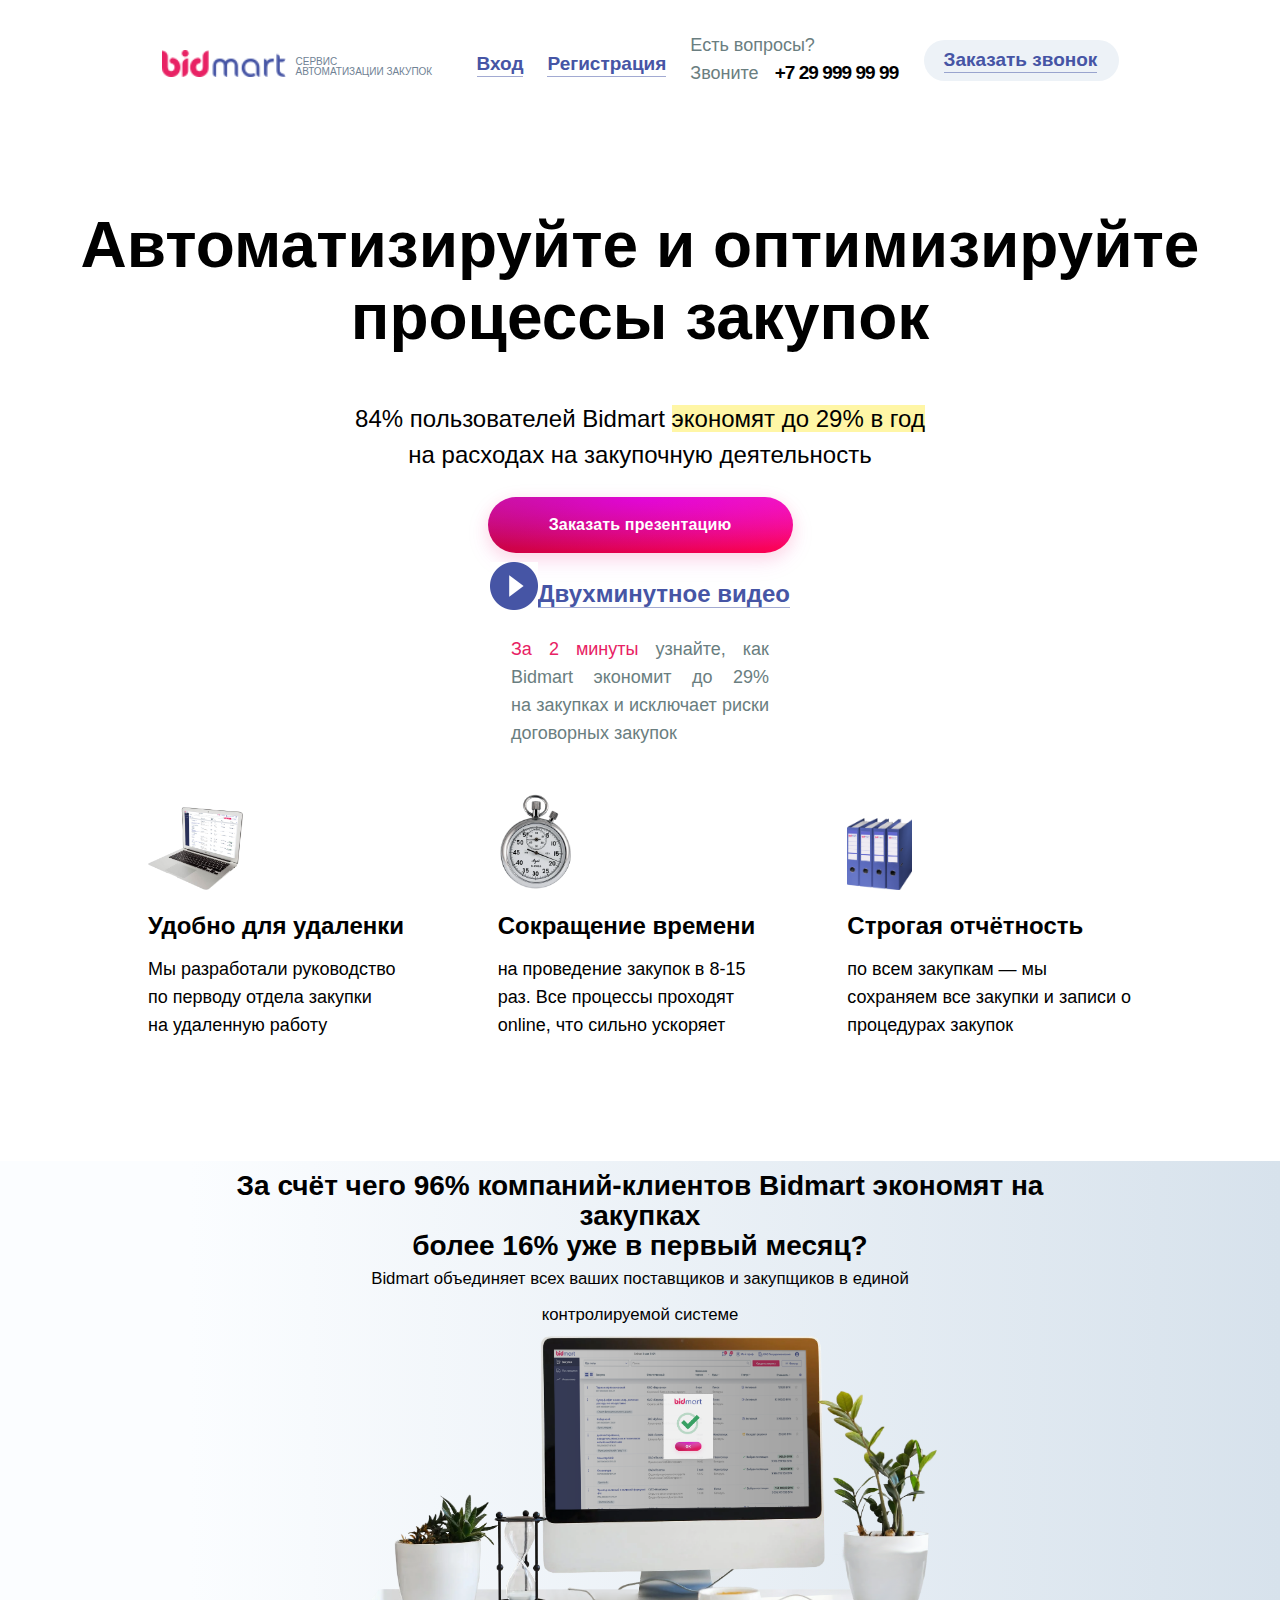
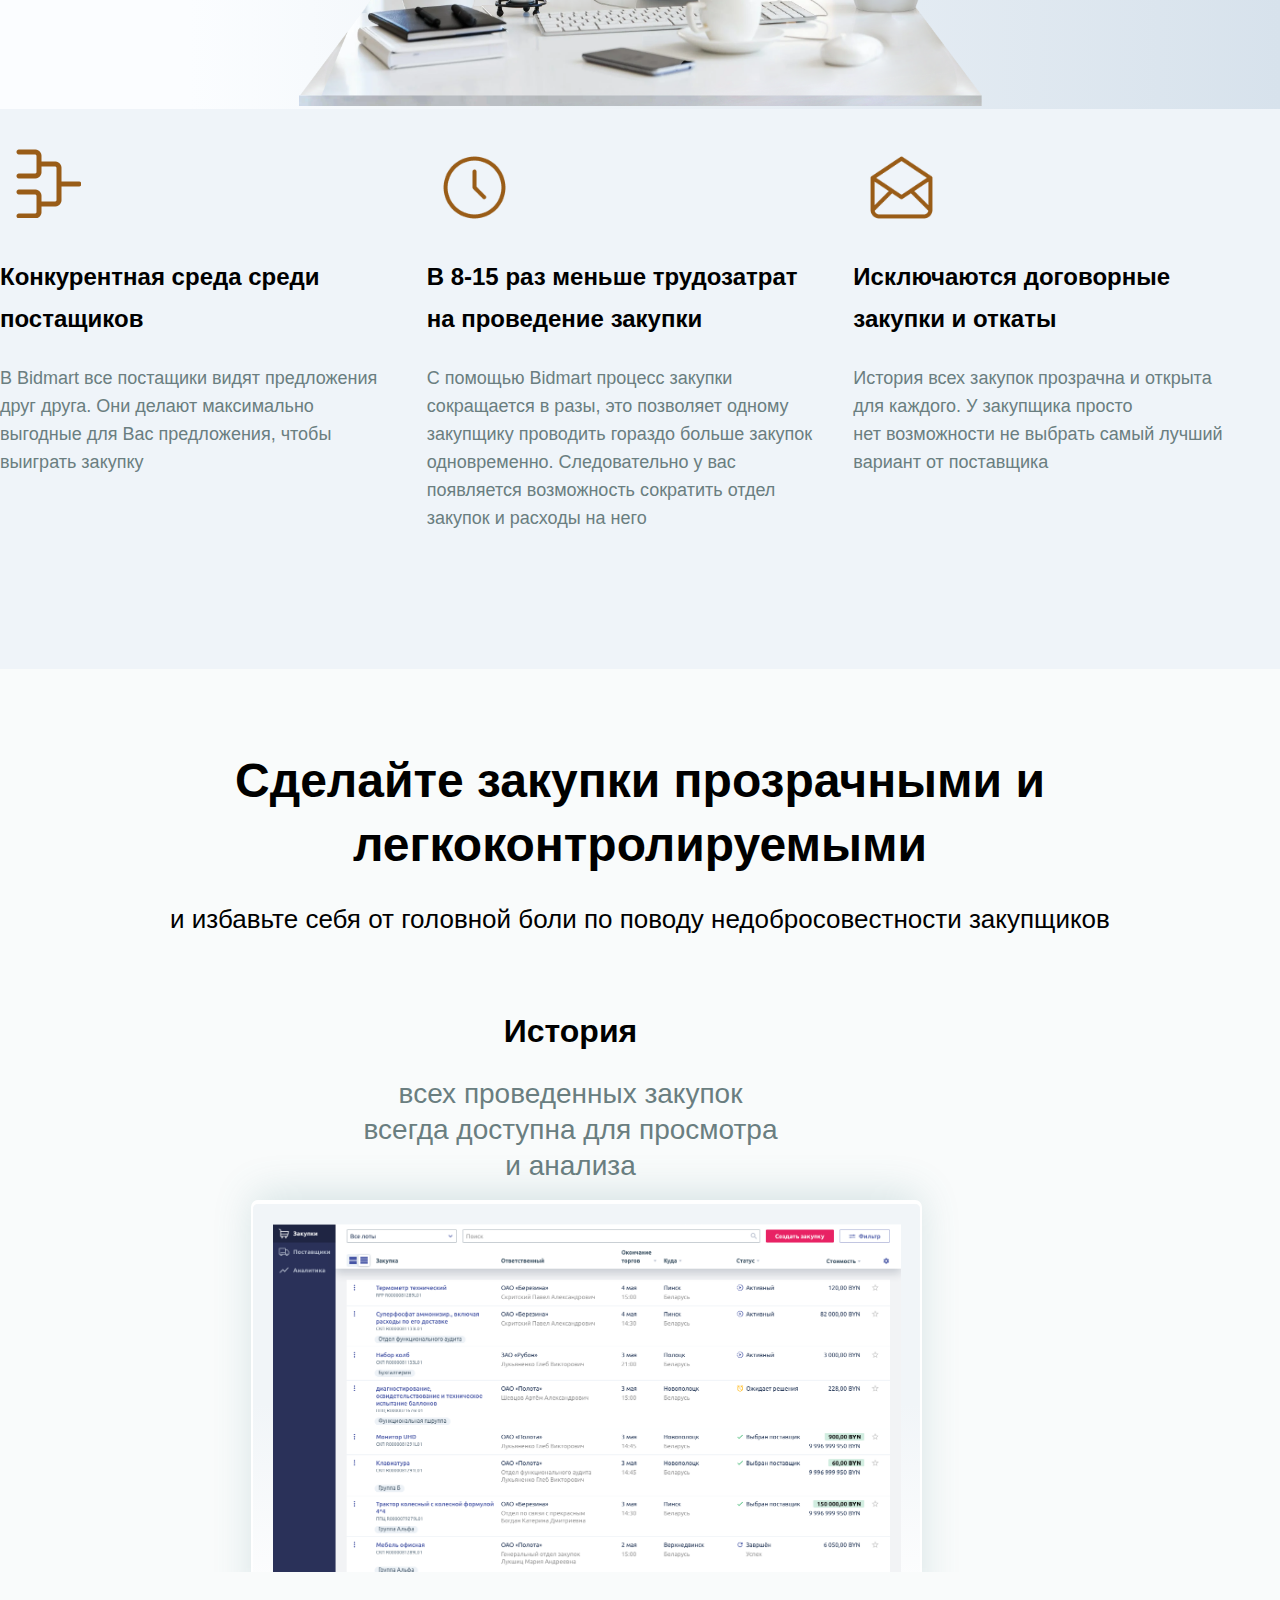
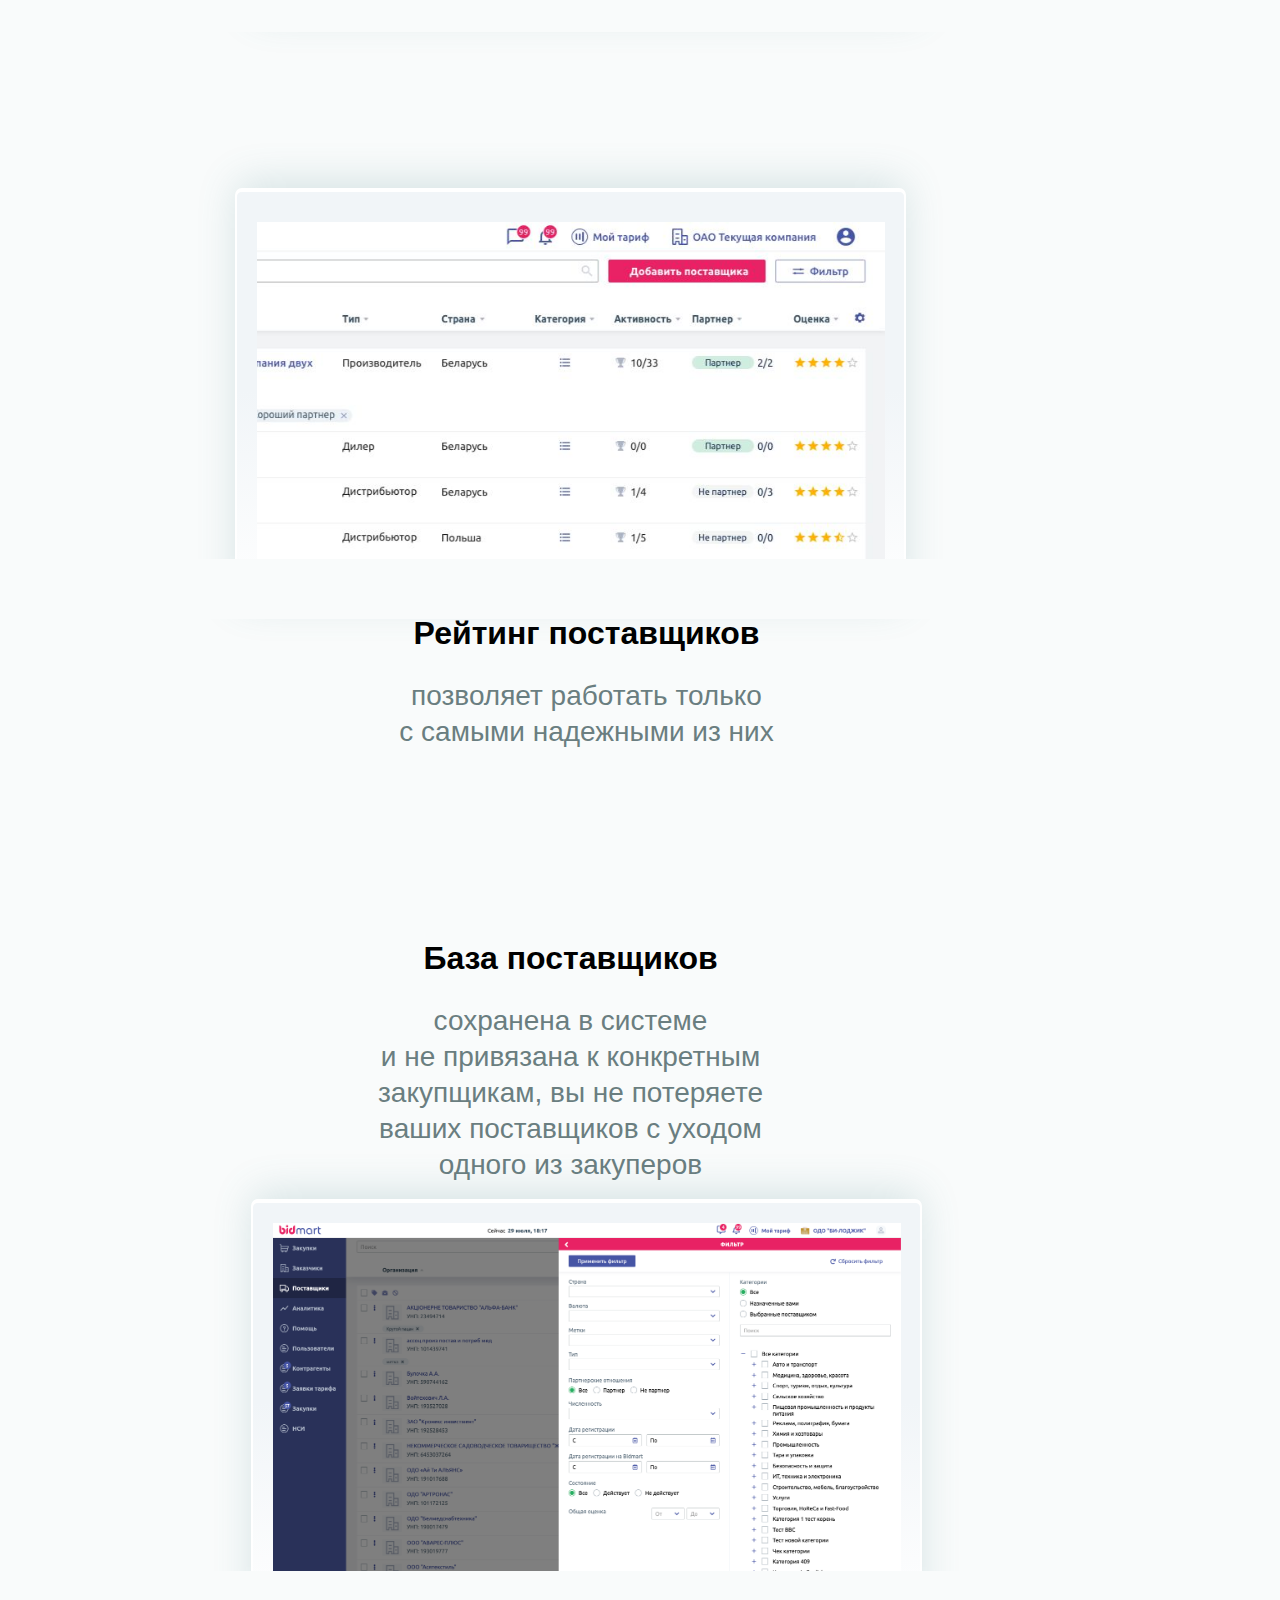
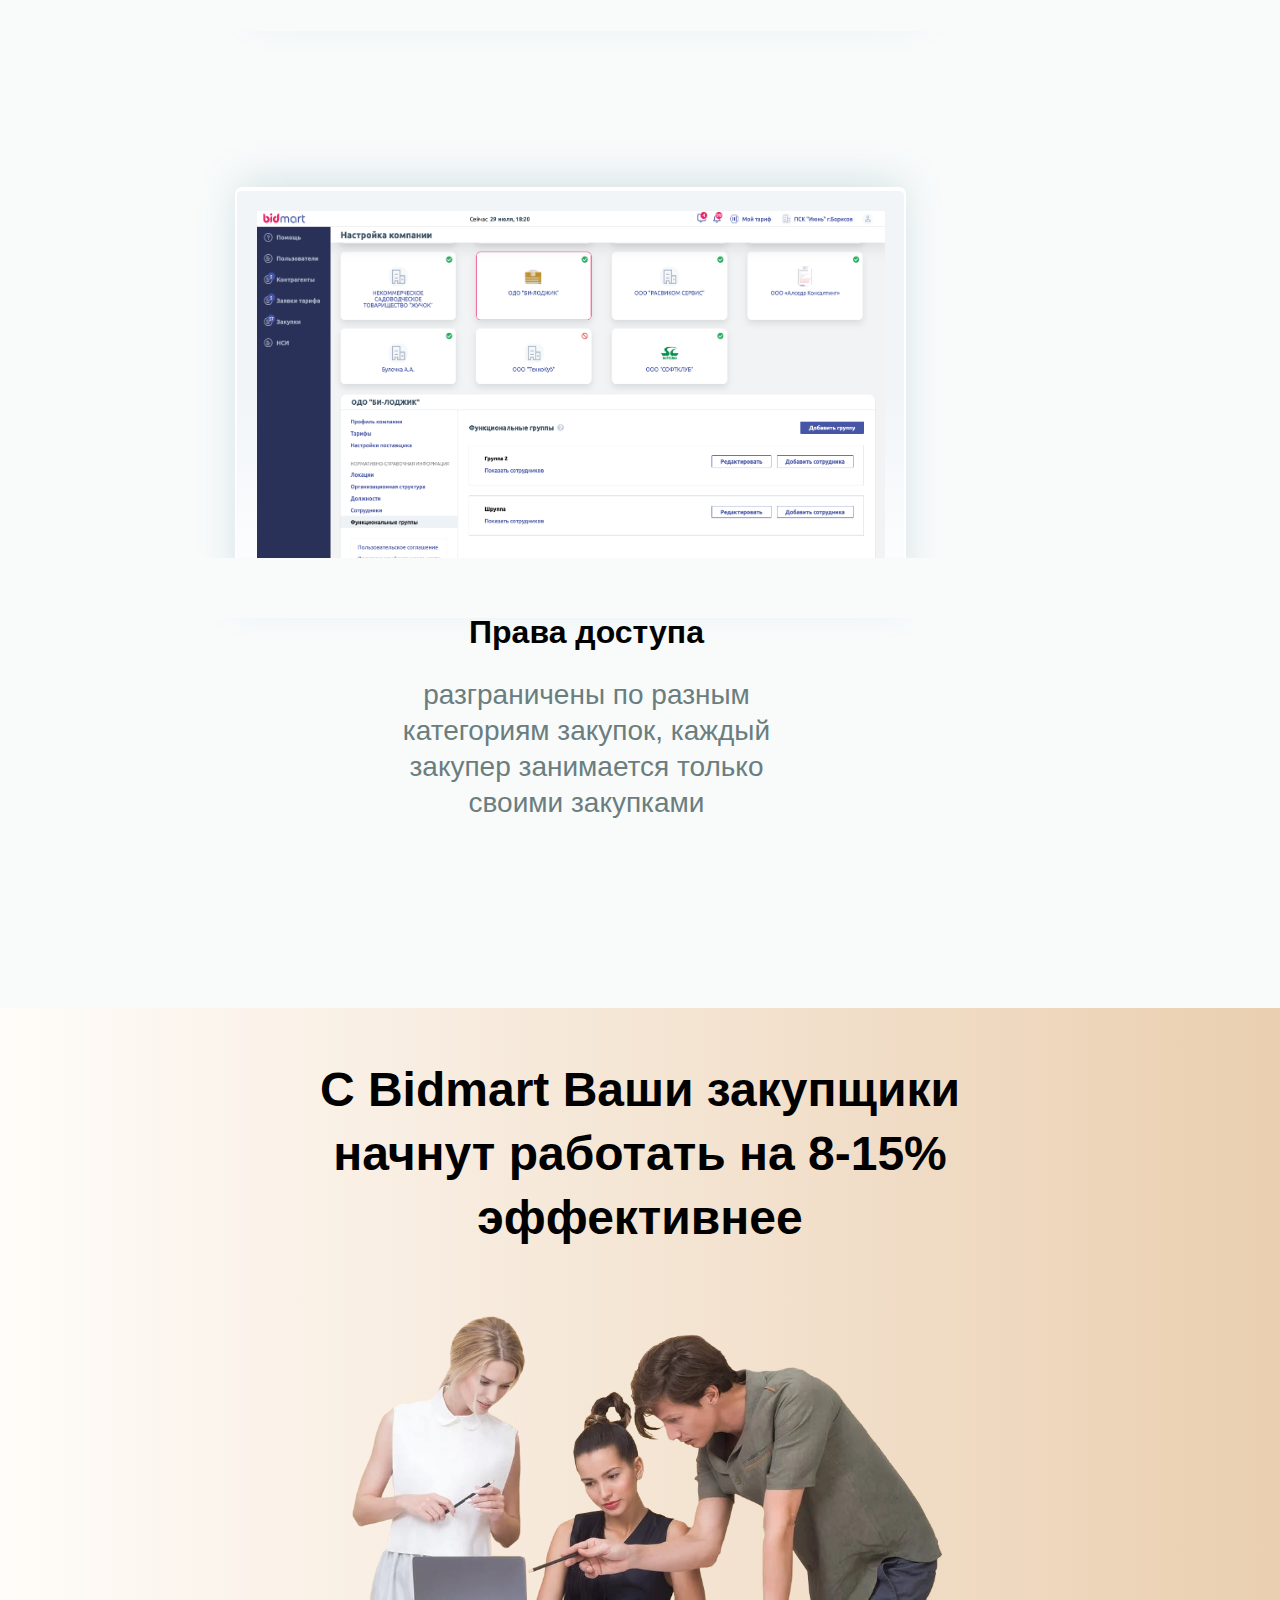
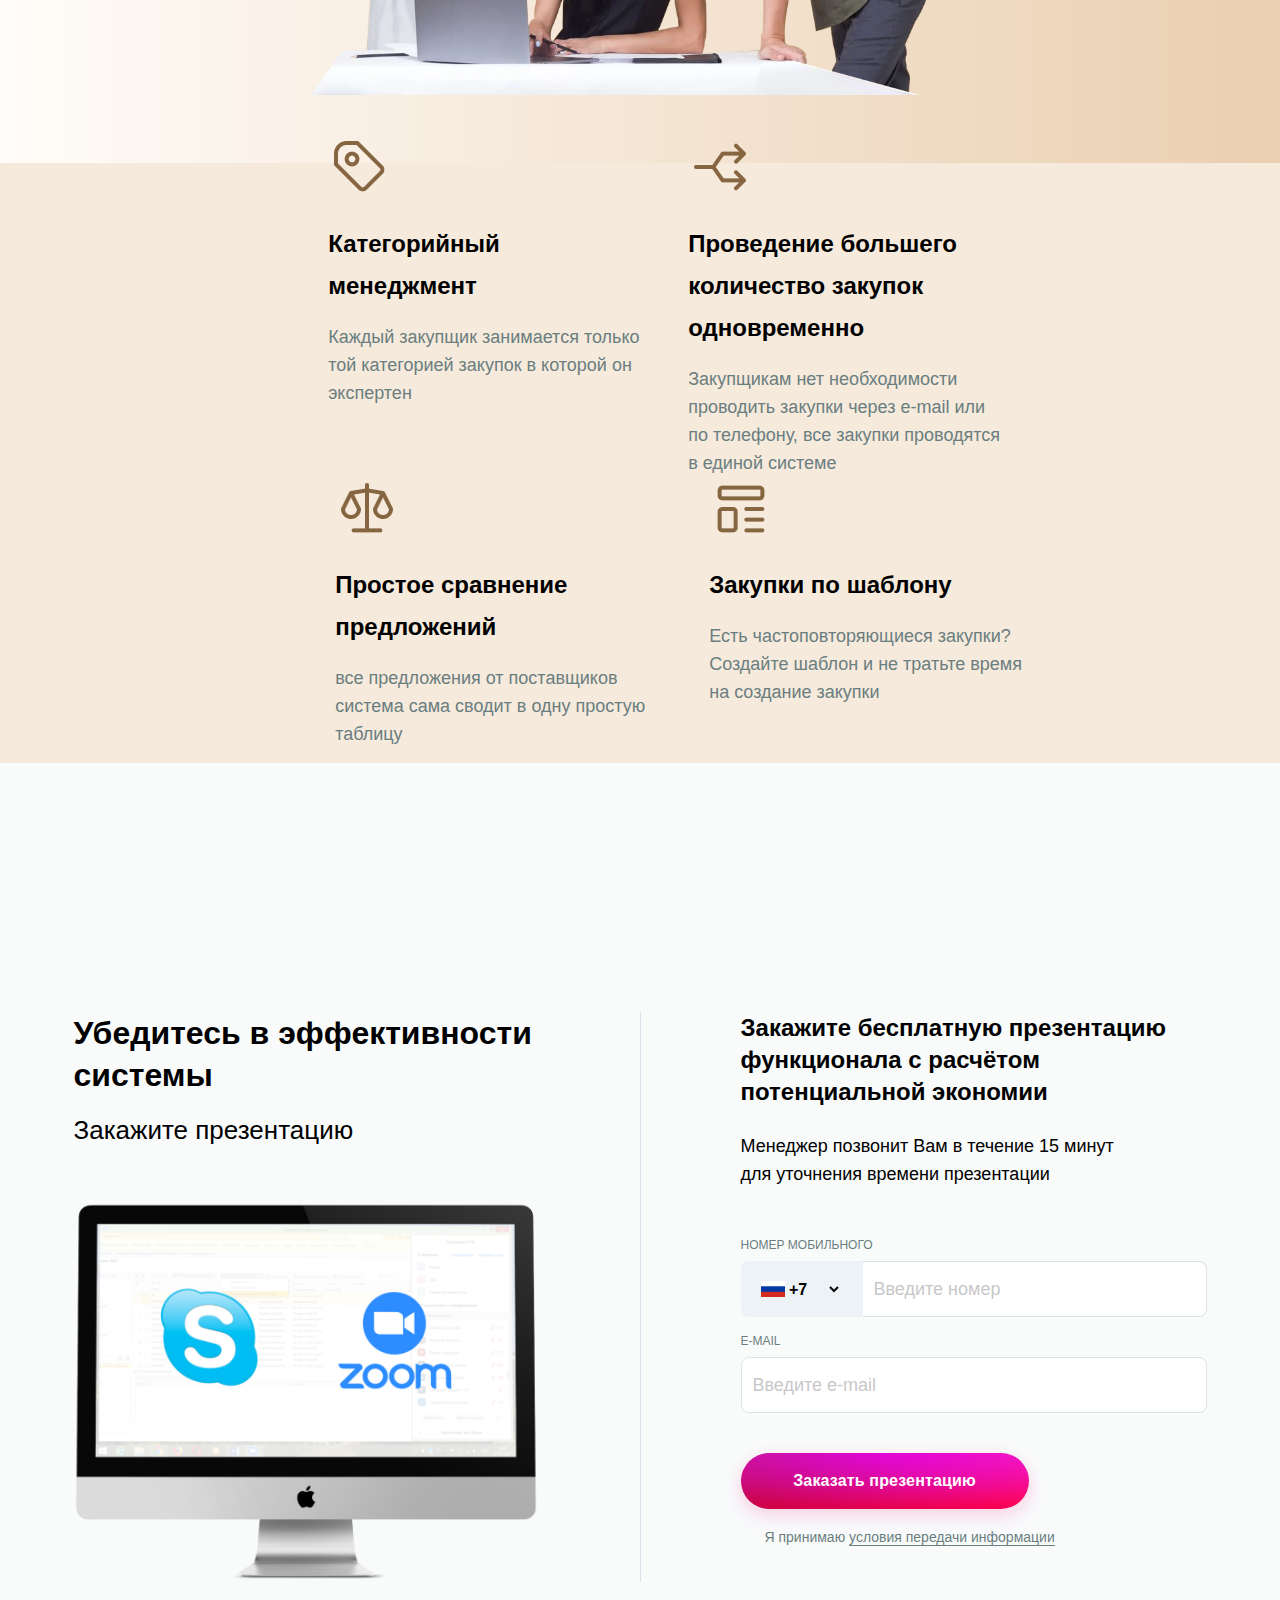
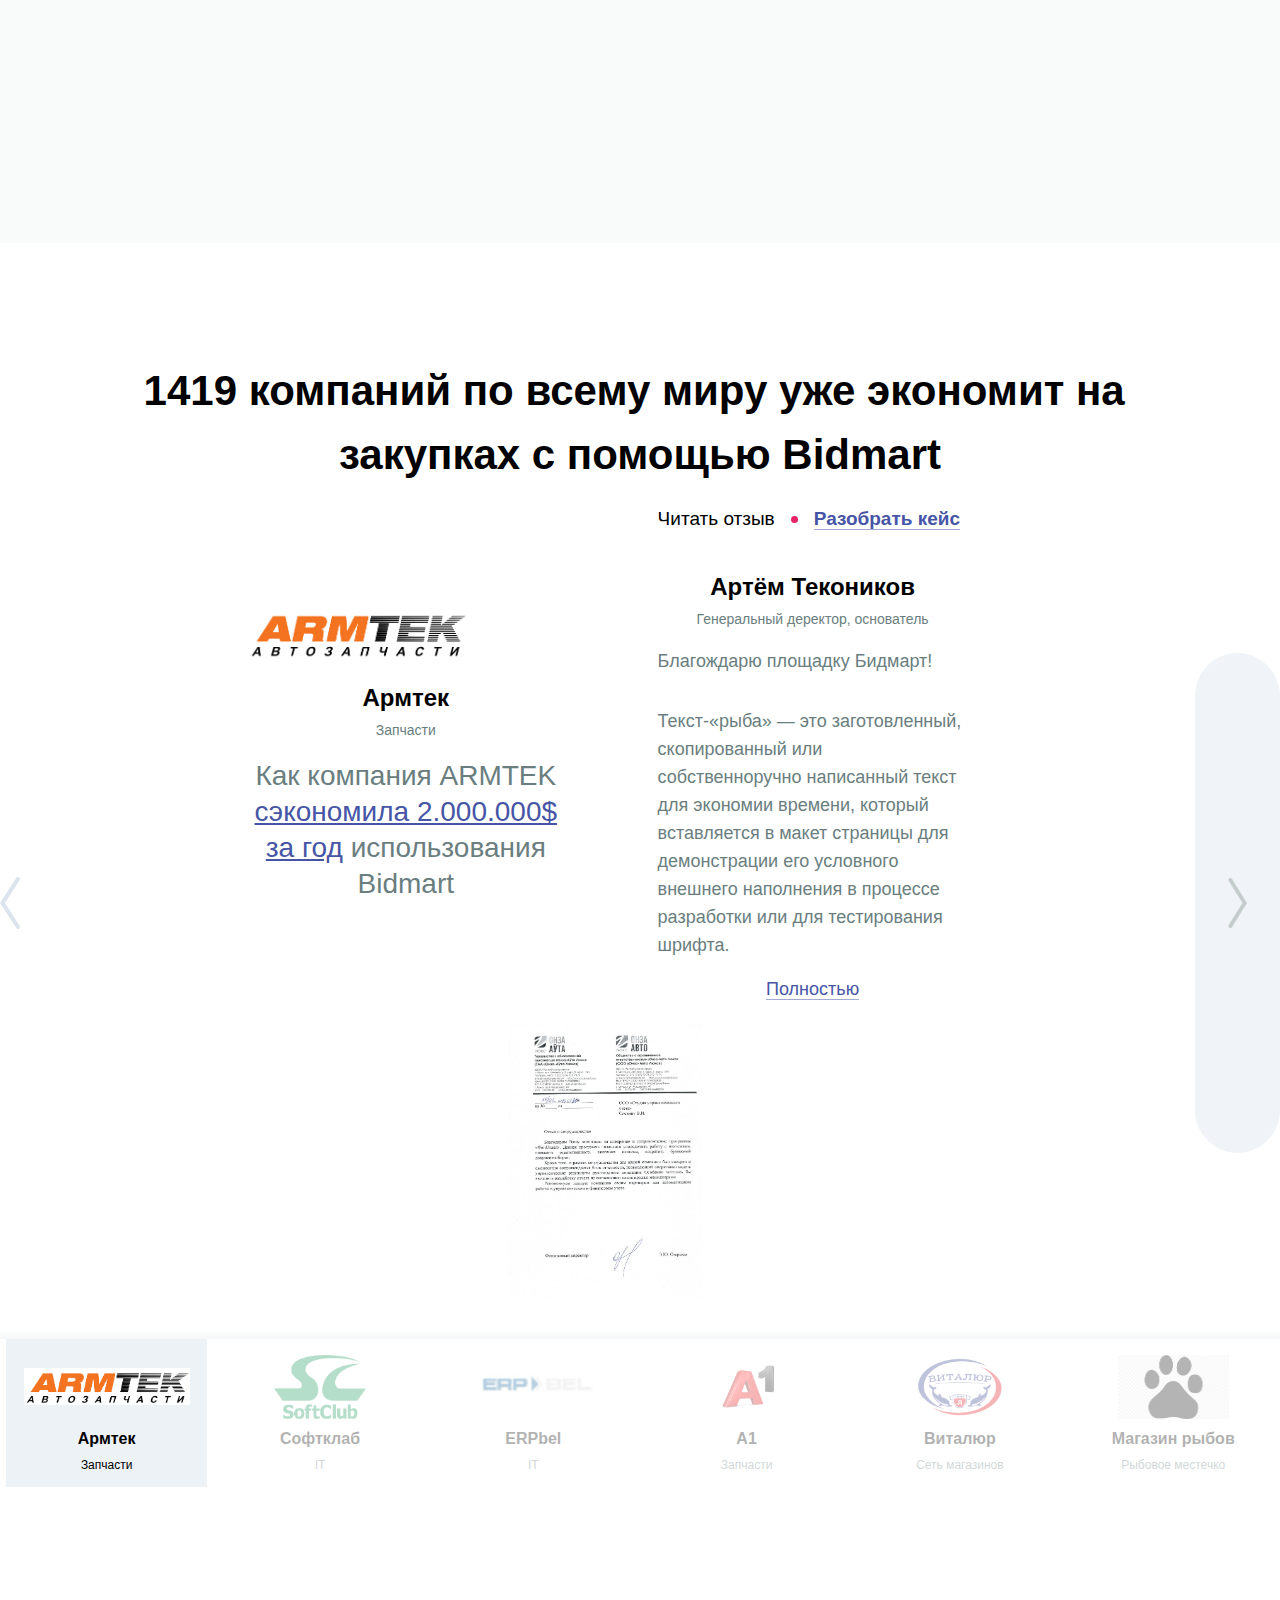
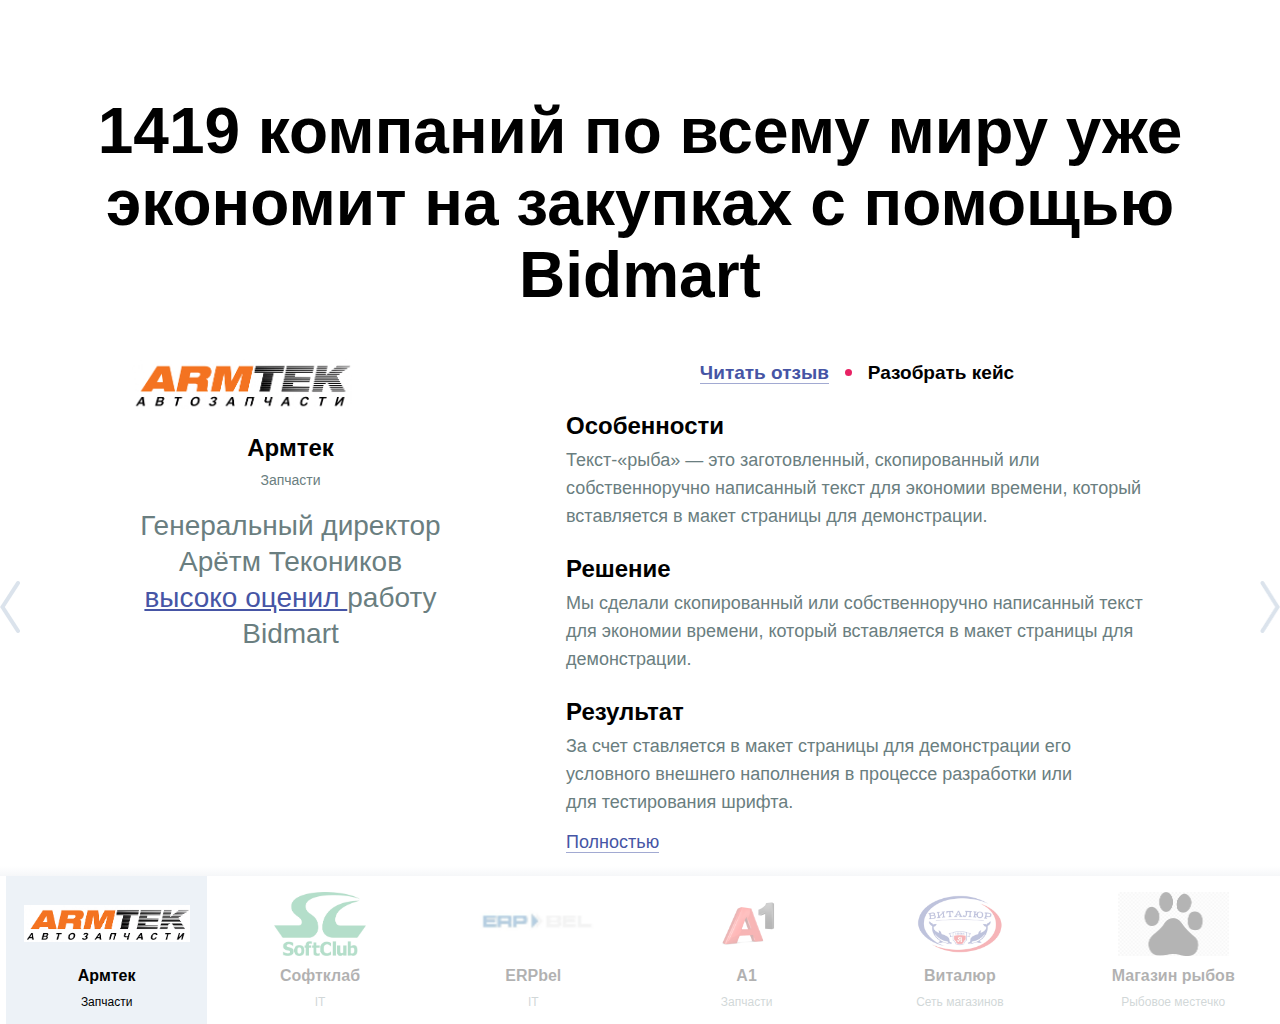
==== commit a5a0ae75: "block5-6slidersadd." ====
--- a/index.html
+++ b/index.html
@@ -350,6 +350,278 @@
         </div>
       </div>
     </div>
+    <div class="info-block-5">
+      <div class="container">
+        <div class="block-5__head main-title">
+          1419 компаний по всему миру уже экономит на  закупках с помощью Bidmart
+        </div>
+        <div class="block-5__slider">
+          <div class="slider__button prev">
+            <img src="img/slider-button-prev.png" alt="">
+          </div>
+          <div class="slider__item">
+            <div class="slider__column left">
+              <div class="slider__logo">
+                <img src="img/slider__logo1.png" alt="">
+              </div>
+              <div class="slider__title">
+                Армтек
+              </div>
+              <div class="slider__subtitle">
+                Запчасти
+              </div>
+              <div class="slider__text">
+                Как компания ARMTEK <span>сэкономила 2.000.000$ за год</span> использования Bidmart
+              </div>
+            </div>
+            <div class="slider__column rectangel block-5__separator">
+            </div>
+            <div class="slider__column middle">
+              <div class="slider__headline">
+                <div class="headline__first">
+                  <a href="">Читать отзыв</a>
+                </div>
+                <div class="headline__crop">
+
+                </div>
+                <div class="headline__href">
+                  <a href="">Разобрать кейс</a>
+                </div>
+              </div>
+              <div class="slider__title middle-title">
+                Артём Текоников
+              </div>
+              <div class="slider__subtitle">
+                Генеральный деректор, основатель
+              </div>
+              <div class="slider__feedback">
+                <p>Благождарю площадку Бидмарт! </p>
+                Текст-«рыба» — это заготовленный, скопированный или собственноручно написанный текст для экономии времени, который вставляется в макет страницы для демонстрации его условного внешнего наполнения в процессе разработки или для тестирования шрифта. 
+              </div>
+              <div class="slider__openall">
+                <a href="">Полностью</a>
+              </div>
+            </div>
+            <div class="slider__img">
+              <img src="img/slider__img1.png" alt="">
+            </div>
+          </div>
+          <a href="" class="slider__buton"></a>
+          <div class="slider__button next">
+            <img src="img/slider-button-next.png" alt="">
+          </div>
+
+        </div>
+        <div class="block-5__slider-separator">
+
+        </div>
+        <div class="block-5__sliderline">
+          <div class="sliderline__item active">
+            <div class="sliderline__logo logo1 active">
+              <img src="img/slider__logo1.png" alt="">
+            </div>
+            <div class="sliderline__title active">
+              Армтек
+            </div>
+            <div class="sliderline__subtitle active">
+              Запчасти
+            </div>
+          </div>
+          <div class="sliderline__item">
+            <div class="sliderline__logo logo2">
+              <img src="img/slider__logo2.png" alt="">
+            </div>
+            <div class="sliderline__title">
+              Софтклаб
+            </div>
+            <div class="sliderline__subtitle">
+              IT
+            </div>
+          </div>
+          <div class="sliderline__item">
+            <div class="sliderline__logo logo3">
+              <img src="img/slider__logo3.png" alt="">
+            </div>
+            <div class="sliderline__title">
+              ERPbel
+            </div>
+            <div class="sliderline__subtitle">
+              IT
+            </div>
+          </div>
+          <div class="sliderline__item">
+            <div class="sliderline__logo logo4 ">
+              <img src="img/slider__logo4.png" alt="">
+            </div>
+            <div class="sliderline__title">
+              A1
+            </div>
+            <div class="sliderline__subtitle">
+              Запчасти
+            </div>
+          </div>
+          <div class="sliderline__item">
+            <div class="sliderline__logo logo5">
+              <img src="img/slider__logo5.png" alt="">
+            </div>
+            <div class="sliderline__title">
+              Виталюр
+            </div>
+            <div class="sliderline__subtitle">
+              Сеть магазинов
+            </div>
+          </div>
+          <div class="sliderline__item">
+            <div class="sliderline__logo logo6">
+              <img src="img/slider__logo6.png" alt="">
+            </div>
+            <div class="sliderline__title">
+              Магазин рыбов
+            </div>
+            <div class="sliderline__subtitle">
+              Рыбовое местечко
+            </div>
+          </div>
+        </div>
+      </div>
+    </div>
+    <div class="info-block-6">
+      <div class="container">
+        <div class="block-6__head main__title">
+          1419 компаний по всему миру уже экономит на закупках с помощью Bidmart
+        </div>
+        <div class="block-6__second-slider">
+          <div class="second-slider__button prev">
+            <img src="img/slider-button-prev.png" alt="">
+          </div>
+          <div class="second-slider__item">
+            <div class="second-slider__left slider__column left">
+              <div class="slider__logo">
+                <img src="img/slider__logo1.png" alt="">
+              </div>
+              <div class="slider__title">
+                Армтек
+              </div>
+              <div class="slider__subtitle">
+                Запчасти
+              </div>
+              <div class="slider__text">
+                Генеральный директор Арётм Текоников<span> высоко оценил </span>работу Bidmart
+              </div>
+            </div>
+            <div class=" rectangel block-5__separator">
+            </div>
+            <div class="second-slider__column">
+              <div class="second-slider__headline slider__headline">
+                <div class="second-headline__first headline__first">
+                  <a href="">Читать отзыв</a>
+                </div>
+                <div class="headline__crop">
+
+                </div>
+                <div class="second-headline__href headline__href">
+                  <a href="">Разобрать кейс</a>
+                </div>
+              </div>
+              <div class="second-slider__title slider__title">
+                Особенности
+              </div>
+              <div class="second-slider__text">
+                Текст-«рыба» — это заготовленный, скопированный или собственноручно написанный текст для экономии времени, который вставляется в макет страницы для демонстрации.
+              </div>
+              <div class="second-slider__title slider__title">
+                Решение
+              </div>
+              <div class="second-slider__text">
+                Мы сделали скопированный или собственноручно написанный текст для экономии времени, который вставляется в макет страницы для демонстрации.
+              </div>
+              <div class="second-slider__title slider__title">
+                Результат
+              </div>
+              <div class="second-slider__text">
+                За счет ставляется в макет страницы для демонстрации его условного внешнего наполнения в процессе разработки или для тестирования шрифта. 
+              </div>
+              <div class="second-slider__openall slider__openall">
+                <a href="">Полностью</a>
+              </div>
+            </div>
+          </div>
+          <div class="second-slider__button second-next">
+            <img src="img/second-slider__next.png" alt="">
+          </div>
+        </div>
+        <div class="block-6__separator block-5__slider-separator">
+        </div>
+        <div class="block-6__sliderline block-5__sliderline">
+          <div class="sliderline__item active">
+            <div class="sliderline__logo logo1 active">
+              <img src="img/slider__logo1.png" alt="">
+            </div>
+            <div class="sliderline__title active">
+              Армтек
+            </div>
+            <div class="sliderline__subtitle active">
+              Запчасти
+            </div>
+          </div>
+          <div class="sliderline__item">
+            <div class="sliderline__logo logo2">
+              <img src="img/slider__logo2.png" alt="">
+            </div>
+            <div class="sliderline__title">
+              Софтклаб
+            </div>
+            <div class="sliderline__subtitle">
+              IT
+            </div>
+          </div>
+          <div class="sliderline__item">
+            <div class="sliderline__logo logo3">
+              <img src="img/slider__logo3.png" alt="">
+            </div>
+            <div class="sliderline__title">
+              ERPbel
+            </div>
+            <div class="sliderline__subtitle">
+              IT
+            </div>
+          </div>
+          <div class="sliderline__item">
+            <div class="sliderline__logo logo4 ">
+              <img src="img/slider__logo4.png" alt="">
+            </div>
+            <div class="sliderline__title">
+              A1
+            </div>
+            <div class="sliderline__subtitle">
+              Запчасти
+            </div>
+          </div>
+          <div class="sliderline__item">
+            <div class="sliderline__logo logo5">
+              <img src="img/slider__logo5.png" alt="">
+            </div>
+            <div class="sliderline__title">
+              Виталюр
+            </div>
+            <div class="sliderline__subtitle">
+              Сеть магазинов
+            </div>
+          </div>
+          <div class="sliderline__item">
+            <div class="sliderline__logo logo6">
+              <img src="img/slider__logo6.png" alt="">
+            </div>
+            <div class="sliderline__title">
+              Магазин рыбов
+            </div>
+            <div class="sliderline__subtitle">
+              Рыбовое местечко
+            </div>
+          </div>
+        </div>
+      </div>
+    </div>
   </main>
   <footer class="footer">
 
--- a/css/style.css
+++ b/css/style.css
@@ -81,12 +81,12 @@
   --font-family:'Ubuntu', sans-serif;
   --bold-title-weight: 700;
   --regular-text-weight: 400;
-  --title-big-size: 48px;
-  --title-little-size: 32px;
-  --title-row-size: 24px;
-  --title-big-line-height: 64px;
-  --title-little-line-height: 42px;
-  --title-row-line-height: 32px;
+  --H1-size: 48px;
+  --H2-size: 32px;
+  --H3-size: 24px;
+  --H1-line-height: 64px;
+  --H2-line-height: 42px;
+  --h3-line-height: 32px;
   --big-text-size: 28px;
   --middle-text-size: 26px;
   --row-text-size: 18px;
@@ -292,9 +292,9 @@
 }
 .item__head {
   margin-top: 15px;
-  font-size: var(--title-row-size);
-  font-weight: var(--bold-title-weight);
-  line-height: var(--title-little-line-height);
+  font-size: var(--H3-size);
+  font-weight: var(--bold-title-weight);
+  line-height: var(--H2-line-height);
   text-align: left;
 
 }
@@ -399,7 +399,7 @@
   background: var(--block1-first-half-color);
 }
 .container {
-  max-width: 1366px;
+  max-width: 1367px;
   margin: 0 auto;
 }
 .first__row {
@@ -411,9 +411,9 @@
 }
 .first__title {
   max-width:  903px;
-  font-size:  var(--title-big-size);
-  font-weight: var(--bold-title-weight);
-  line-height: var(--title-big-line-height);
+  font-size:  var(--H1-size);
+  font-weight: var(--bold-title-weight);
+  line-height: var(--H1-line-height);
   text-align: left;
   }
 .first__text {
@@ -474,9 +474,9 @@
 .second__title {
   margin: 11px 0 24px 0;
   max-width: 434px;
-  font-size: var(--title-row-size);
-  font-weight: var(--bold-title-weight);
-  line-height: var(--title-little-line-height);
+  font-size: var(--H3-size);
+  font-weight: var(--bold-title-weight);
+  line-height: var(--H2-line-height);
   text-align: left;
 }
 .second__text {
@@ -562,9 +562,9 @@
 .container {
 }
 .block-2__title {
-  font-size: var(--title-big-size);
-  font-weight: var(--bold-title-weight);
-  line-height: var(--title-big-line-height);
+  font-size: var(--H1-size);
+  font-weight: var(--bold-title-weight);
+  line-height: var(--H1-line-height);
   text-align: center;
   padding-bottom: 24px;
 }
@@ -600,7 +600,7 @@
 }
 .group__title {
   margin-bottom: 24px;
-  font-size: var(--title-little-size);
+  font-size: var(--H2-size);
   font-weight: var(--bold-title-weight);
   line-height: 42px;
   text-align: left;
@@ -763,9 +763,9 @@
 .half-one__title {
   margin: 0 32px 80px 0;
   max-width: 667px;
-  font-size: var(--title-big-size);
-  font-weight: var(--bold-title-weight);
-  line-height: var(--title-big-line-height);
+  font-size: var(--H1-size);
+  font-weight: var(--bold-title-weight);
+  line-height: var(--H1-line-height);
   text-align: left;
 }
 
@@ -803,9 +803,9 @@
 .two-row__title {
   margin: 23.65px 0 16px 0;
   max-width: 318px;
-  font-size: var(--title-row-size);
-  font-weight: var(--bold-title-weight);
-  line-height: var(--title-little-line-height);
+  font-size: var(--H3-size);
+  font-weight: var(--bold-title-weight);
+  line-height: var(--H2-line-height);
   text-align: left;
 }
 .two-row__text {
@@ -901,7 +901,7 @@
 
 .info-block-4 {
   padding: 249px 0 261px 0;
-  background: var(--white-color);
+  background: var( --block-2-bg-color);
 }
 .container {
 }
@@ -919,19 +919,20 @@
   margin-right: 0;
 }
 .rectangel {
+ 
   width: 1px;
   background: var(--rectangel-color);
 }
 .bolck-4-column__head {
   color: var(--black-color);
-  font-size: var(--title-little-size);
-  font-weight: var(--bold-title-weight);
-  line-height: var(--title-little-line-height) ;
+  font-size: var(--H2-size);
+  font-weight: var(--bold-title-weight);
+  line-height: var(--H2-line-height) ;
   text-align: left;
 }
 .form-head{
-  font-size: var(--title-row-size);
-  line-height: var(--title-row-line-height);
+  font-size: var(--H3-size);
+  line-height: var(--h3-line-height);
 }
 .block-4-column__text {
   margin: 16px 0px 53px 0;
@@ -1082,7 +1083,7 @@
   .bolck-4-column__head{
     width: 300px;
     margin: 0 auto;
-    font-size: calc(var(--title-little-size) - 6px);
+    font-size: calc(var(--H2-size) - 6px);
     text-align: center;
   }
   .block-4-column__text{
@@ -1105,3 +1106,411 @@
 
 }
 
+/* ------------------------INFO-BLOCK-5 ------------------------------------*/
+
+
+.info-block-5 {
+  background: var(--white-color);
+  padding: 116px 0;
+}
+
+.block-5__head {
+  max-width: 1134px;
+  margin: 0 auto;
+  text-align: center;
+  color: var(--black-color);
+  font-weight: var(--bold-title-weight);
+  font-size: var(--H1-size);
+  line-height: var(--H1-line-height);
+}
+.block-5__slider {
+  display: flex;
+  align-items: center;
+  max-width: 1334px;
+  margin: 0 auto;
+}
+.slider__button {
+  width: 19.94px;
+  height: 52px;
+  cursor: pointer;
+}
+.slider__button img{
+  width: 19.94px;
+  height: 52px;
+  object-fit: contain;
+}
+.prev {
+}
+.slider__item {
+  display: flex;
+  align-items: center;
+  margin: 48px 149px 0 32px;
+  max-width: 1016px;
+}
+
+.left {
+  margin: 92px 32px 0 0;
+  max-width: 317px;
+}
+.slider__logo {
+  height: 50px;
+  width: 220px;
+}
+.slider__logo img{
+  height: 50px;
+  width: 220px;
+  object-fit: contain;
+}
+.slider__title {
+  margin: 23px 0 4px 0;
+  color: var(--black-color);
+  font-weight: var(--bold-title-weight);
+  font-size: var(--H3-size);
+  line-height: var(--h3-line-height);
+}
+.slider__subtitle {
+  color: var(--grey-color);
+  font-size: 14px;
+  line-height: 24px;
+  margin-bottom: 16px;
+
+}
+.slider__text {
+  color: var(--grey-color);
+  font-size: var(--big-text-size);
+  line-height: var(--big-text-line-height);
+}
+.slider__text span{
+  color: var(--purple-color);
+  text-decoration: underline;
+}
+
+.block-5__separator{
+  height: 500px;
+}
+.middle {
+  margin:24px 0 0 114px;
+  max-width: 319px;
+}
+.slider__headline {
+  display: flex;
+  align-items: center;
+}
+.headline__first a{
+  color: var(--black-color);
+  font-size: 19px;
+  line-height: 24px;
+}
+.headline__crop {
+  background: #E82264;
+  width: 7px;
+  height: 7px;
+  border-radius: 141px;
+  margin: 0 16px;
+}
+.headline__href a{
+  font-size: 19px;
+  font-weight: var(--bold-title-weight);
+  line-height: 24px;
+  color: var(--purple-color);
+  border-bottom: 1px solid rgba(70, 85, 165, 0.5)
+}
+.middle-title{
+  margin: 40px 0 4px 0;
+}
+.slider__feedback{
+  font-feature-settings: 'tnum' on, 'lnum' on;
+  text-align: left;
+  color: var(--grey-color);
+  font-weight: var(--regular-text-weight);
+  font-size: var(--row-text-size);
+  line-height: var(--row-text-line-height);
+  margin-bottom: 16px;
+  max-width: 310px;
+}
+.slider__feedback p{
+  padding-bottom: 32px;
+}
+.slider__openall a{
+  color: var(--purple-color);
+  font-weight: var(--regular-text-weight);
+  font-size: var(--row-text-size);
+  line-height: var(--row-text-line-height);
+  border-bottom: 1px solid rgba(70, 85, 165, 0.5)
+}
+.slider__img{
+  margin: 75px 0 0 32px;
+}
+.slider__img img{
+  width: 201px;
+  height: 275.82px;
+  object-fit: contain;
+}
+.next {
+  display: flex;
+  align-items: center;
+  justify-content: center;
+  width: 85px;
+  height: 500px;
+  background: var(--rectangel-color); 
+  opacity: 0.4;
+  border: 1px solid var(--rectangel-color);
+  border-radius: 122px;
+}
+
+
+.block-5__slider-separator {
+  margin-top: 10px;
+  background: linear-gradient(180deg, rgba(69, 94, 133, 0) 0%, #415C84 100%);
+  opacity: 0.05;
+  height: 10px;
+}
+
+
+.block-5__sliderline {
+  display: flex;
+
+}
+.sliderline__item {
+  cursor: pointer;
+  display: flex;
+  flex-direction: column;
+  align-items: center;
+  justify-content: center;
+  margin-right: 32px;
+  width: 201px;
+  height: 148px;
+}
+.sliderline__item:last-child{
+  margin-right: 0;
+}
+.sliderline__logo{
+  object-fit: contain;
+  min-height: 64px;
+  opacity: 0.54;
+}
+.sliderline__logo img{
+  
+  opacity: 0.54;
+}
+.logo1 img{
+  width: 166px;
+  height: 37.54px;
+  position: relative;
+  top: calc(50% - 37.54px/2 - 0.23px);
+}
+.logo2 img{
+  width: 91.59px;
+  height: 64px;
+  position: relative;
+  top: calc(50% - 64px/2);
+}
+.logo3 img{
+  width: 166px;
+  height: 37.54px;
+  object-fit: cover;
+  position: relative;
+  top: calc(50% - 37.54px/2 - 0.23px);
+}
+.logo4 img{
+  width: 81.72px;
+  height: 64px;
+  position: relative;
+  top: calc(50% - 64px/2);
+}
+.logo5 img{
+  width: 92.38px;
+  height: 64px;
+  position: relative;
+  top: calc(50% - 64px/2);
+}
+.logo6 img{
+  width: 110.67px;
+  height: 64px;
+  position: relative;
+  top: calc(50% - 64px/2);
+}
+.sliderline__title {
+  margin: 8px 0 8px 0;
+  text-align: center;
+  font-size: 16px;
+  line-height: 24px;
+  color: var(--purple-color);
+  font-weight: var(--bold-title-weight);
+  cursor: pointer;
+  border-bottom: 1px solid rgba(70, 85, 165, 0.5);
+  opacity: 1;
+}
+.sliderline__subtitle {
+  color: var(--grey-color);
+  font-size: 12px;
+  line-height: 12px;
+  opacity: 0.3;
+}
+.active{
+  background-color:var(--bg-color-white);
+  color: var(--black-color);
+  border-bottom: none;
+  opacity: 1;
+}
+.active img{
+  opacity: 1;
+}
+/* -------------------------MOBILE-BLOCK-5-SLIDER=------------------------- */
+@media (max-width:1310px) {
+  
+.block-5__head{
+  font-size: calc(var(--H1-size) - 6px);
+}
+
+
+  .slider__item{
+    max-width: 767px;
+    flex-wrap: wrap;
+    min-height: 0;
+    margin: 10px auto;
+    height: 100%;  
+    text-align: center;
+  }
+  .block-5__separator{
+    width: 0;
+    height: 0;
+  }
+  .slider__column{
+    margin: 10px auto;
+  }
+  .slider__img{
+    margin: 10px auto;
+  }
+  .left{
+    margin: 0 auto;
+    text-align: center  ;
+  }
+  .block-5__sliderline{
+    flex-wrap: wrap;
+  }
+  .sliderline__item{
+    margin: 0 auto;
+  }
+  .sliderline__item:last-child{
+    margin: 0  auto;
+  }
+}
+@media (max-width:747px){
+  .info-block-5{
+    padding: 50px 0;
+  }
+  .block-5__head{
+    line-height: 24px;
+    font-size: 200%;
+    margin:10px auto;
+  }
+  .slider__logo{
+    margin: 0 auto;
+  }
+}
+@media (max-width:500px){
+  .slider__button{
+    width: 0;
+    height: 0;
+  }
+  .slider__button img{
+    width: 0;
+    height: 0;
+  }
+
+
+}
+/* ----------------------------------INFO-BLOCK-6-------------------------- */
+
+.info-block-6 {
+  padding: 92px 0 0 0;
+}
+.main__title {
+  margin: 0 0 48px 0;
+}
+.block-6__second-slider {
+  margin: 0 auto;
+  max-width: 1303px;
+  display: flex;
+  align-items: center;
+}
+.second-slider__button {
+  cursor: pointer;
+}
+.prev img{
+  width: 19.94px;
+  height: 52px;
+}
+.second-next img{
+  width: 19.94px;
+  height: 52px;
+}
+.second-slider__item {
+  max-width: 1016px;
+  display: flex;
+  margin: 0 182.45px 0 64px;
+
+}
+.second-slider__column {
+  margin-left: 117px;
+  font-weight: var(--regular-text-weight);
+  color: var(--grey-color);
+  font-size: var(--row-text-size);
+  line-height: var(--row-text-line-height);
+}
+.second-slider__headline {
+  justify-content: center;
+}
+
+.second-headline__first a{
+  font-size: 19px;
+  font-weight: var(--bold-title-weight);
+  line-height: 24px;
+  color: var(--purple-color);
+  border-bottom: 1px solid rgba(70, 85, 165, 0.5)
+}
+
+.second-headline__href a{
+  color: var(--black-color);
+  font-size: 19px;
+  line-height: 24px;
+  border-bottom: none;
+}
+
+.second-slider__openall {
+  margin-top: 12px;
+}
+.sliderline__title {
+  color: var(--black-color);
+  border-bottom: none;
+  opacity: 0.3;
+}
+.active {
+  opacity: 1;
+}
+/* -------------------------  MOBILE-BLOCK-6-SLIDER-------------------------- */
+@media (max-width: 1311px) {
+
+
+
+
+
+  .second-slider__item{
+    margin: 0 auto;
+  }
+}
+
+@media(max-width:747px) {
+  .second-slider__item{
+    flex-wrap: wrap;
+    text-align: center;
+    margin: 0 auto;
+  }
+  .second-slider__left{
+    text-align: center;
+  }
+  .second-slider__column{
+    margin: 0 auto;
+  }
+}
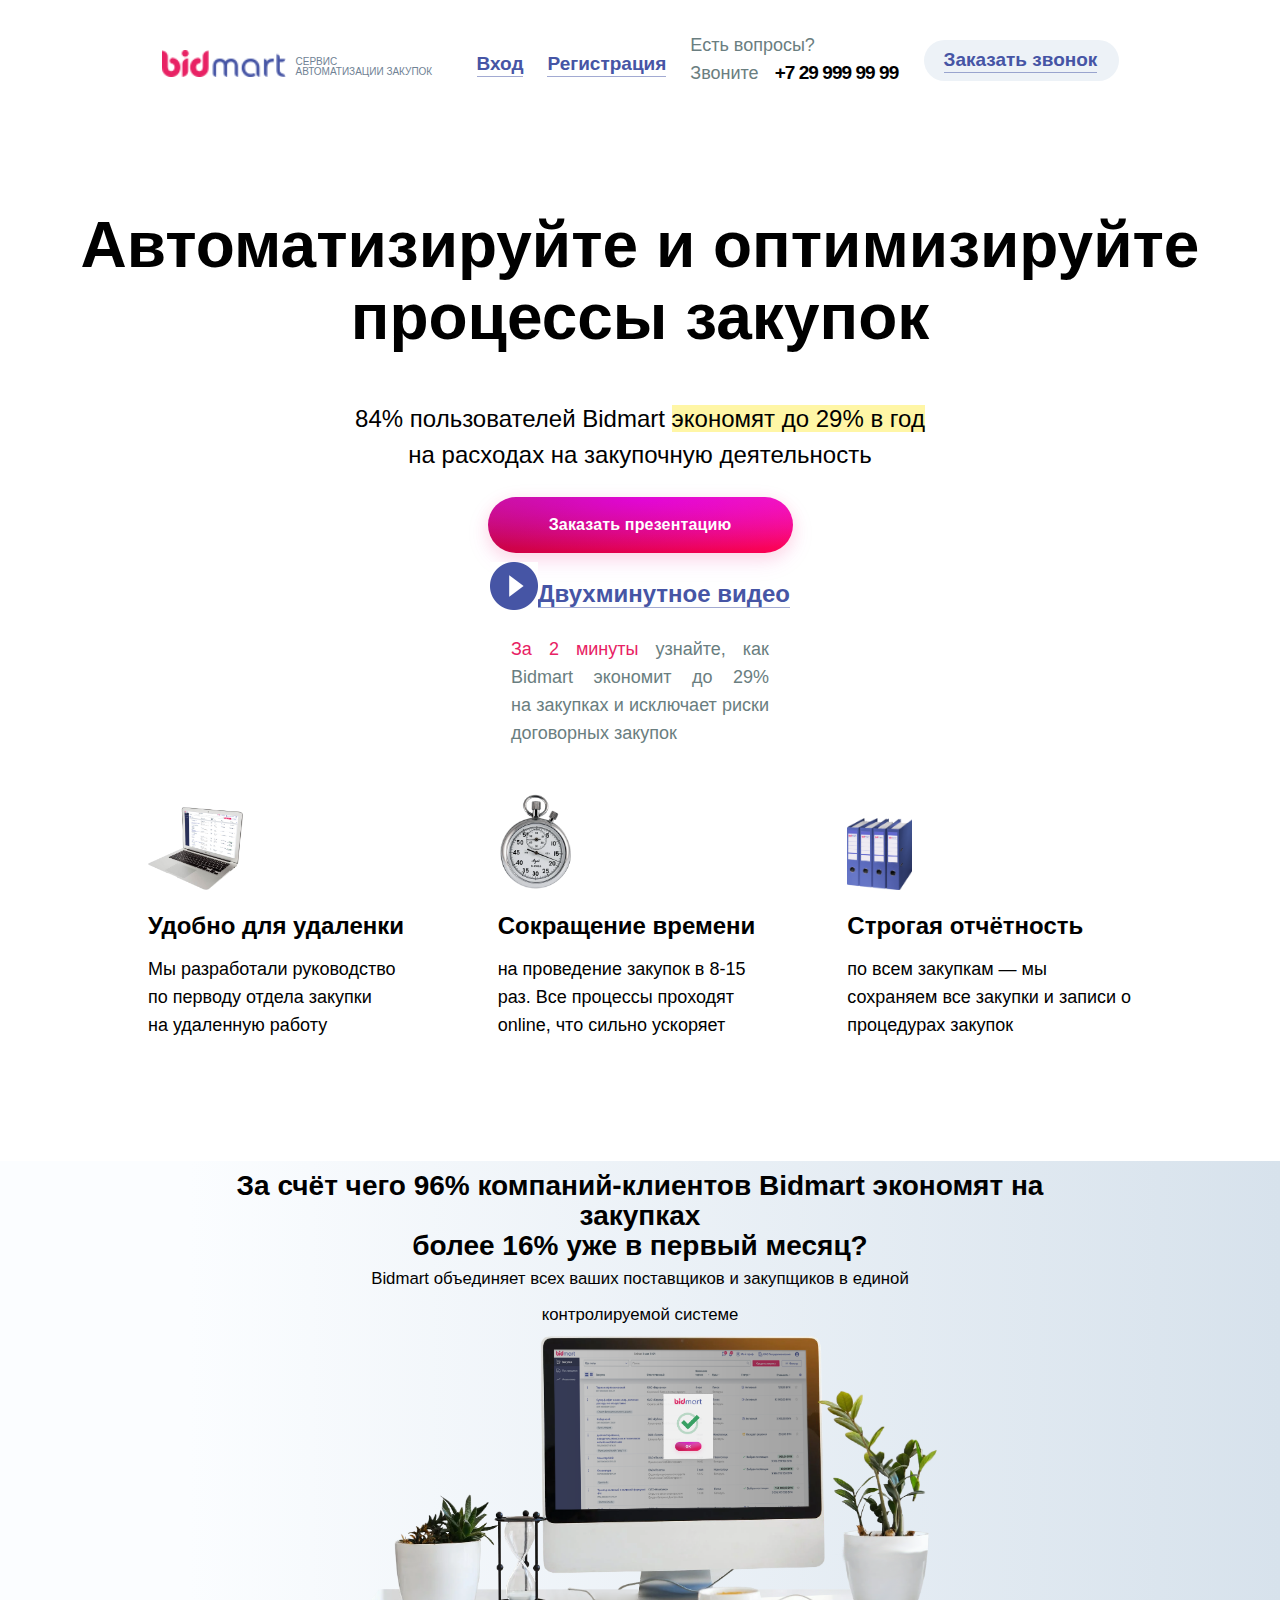
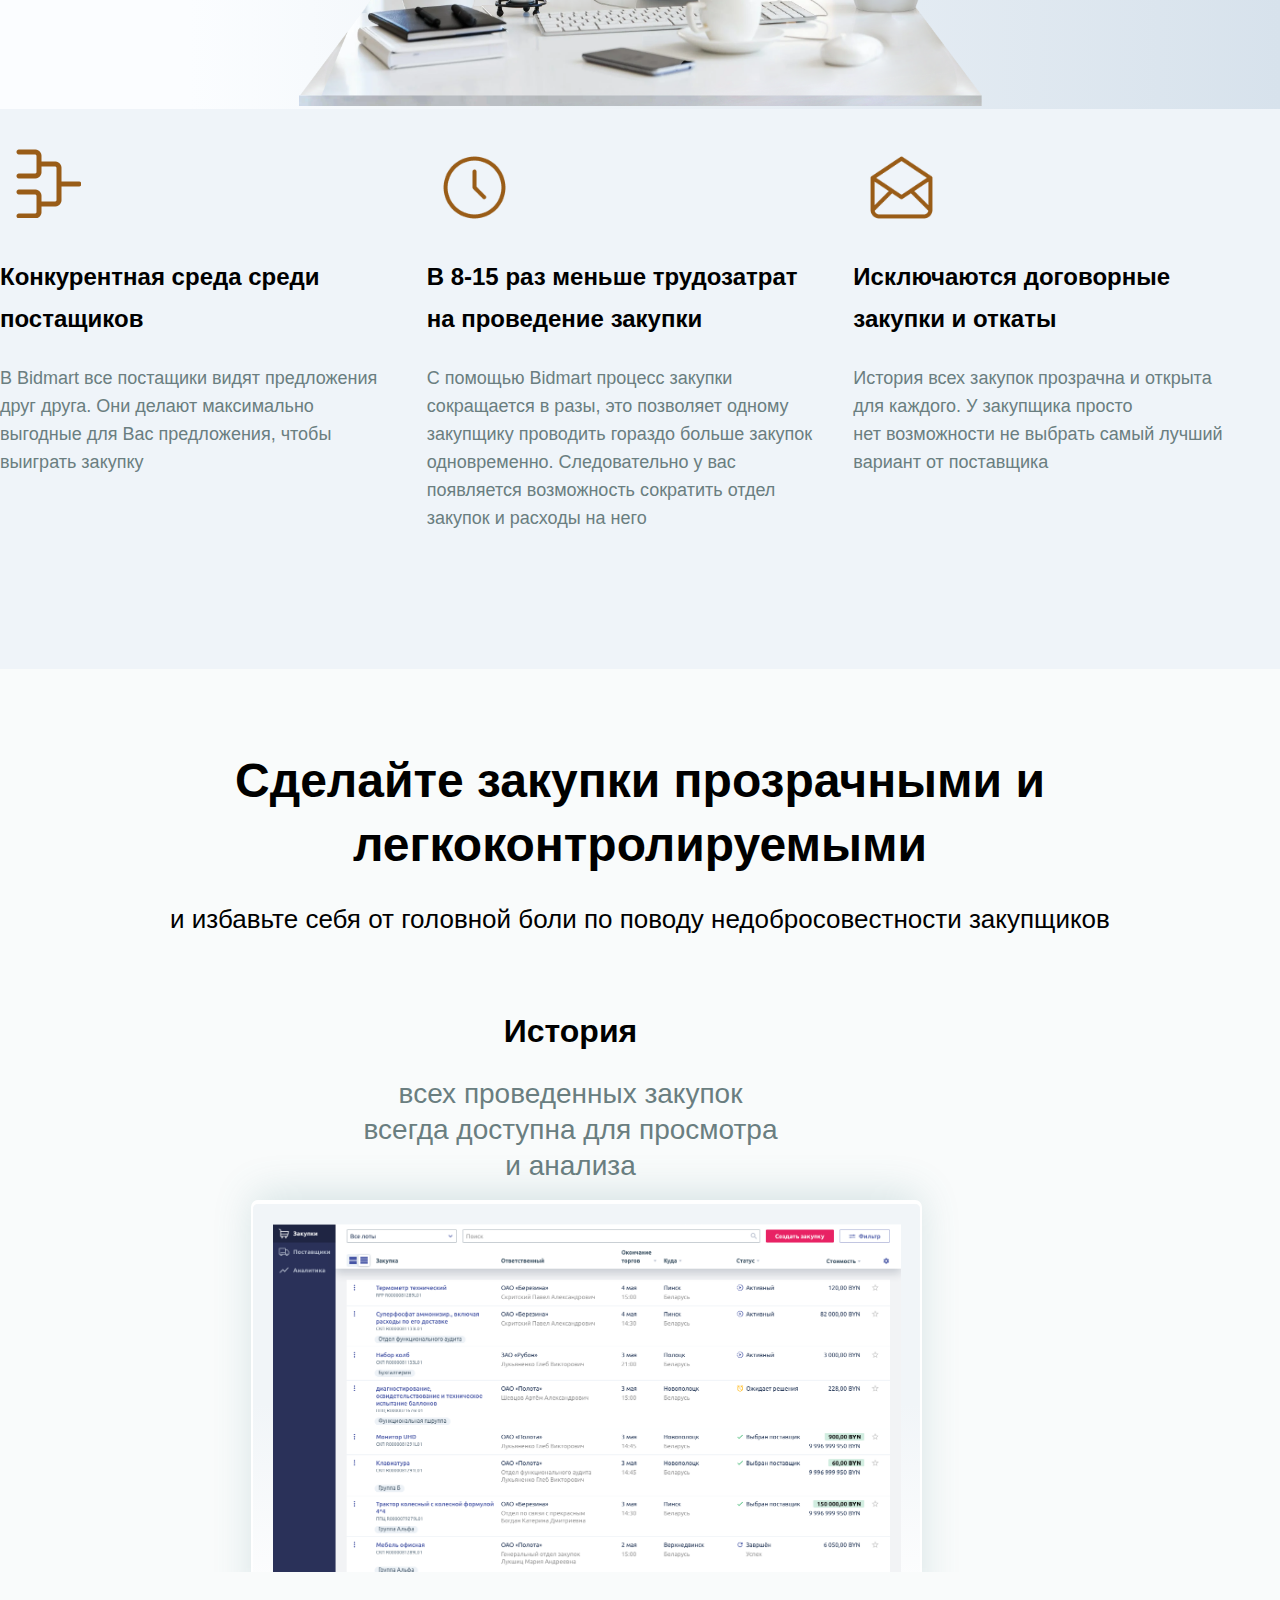
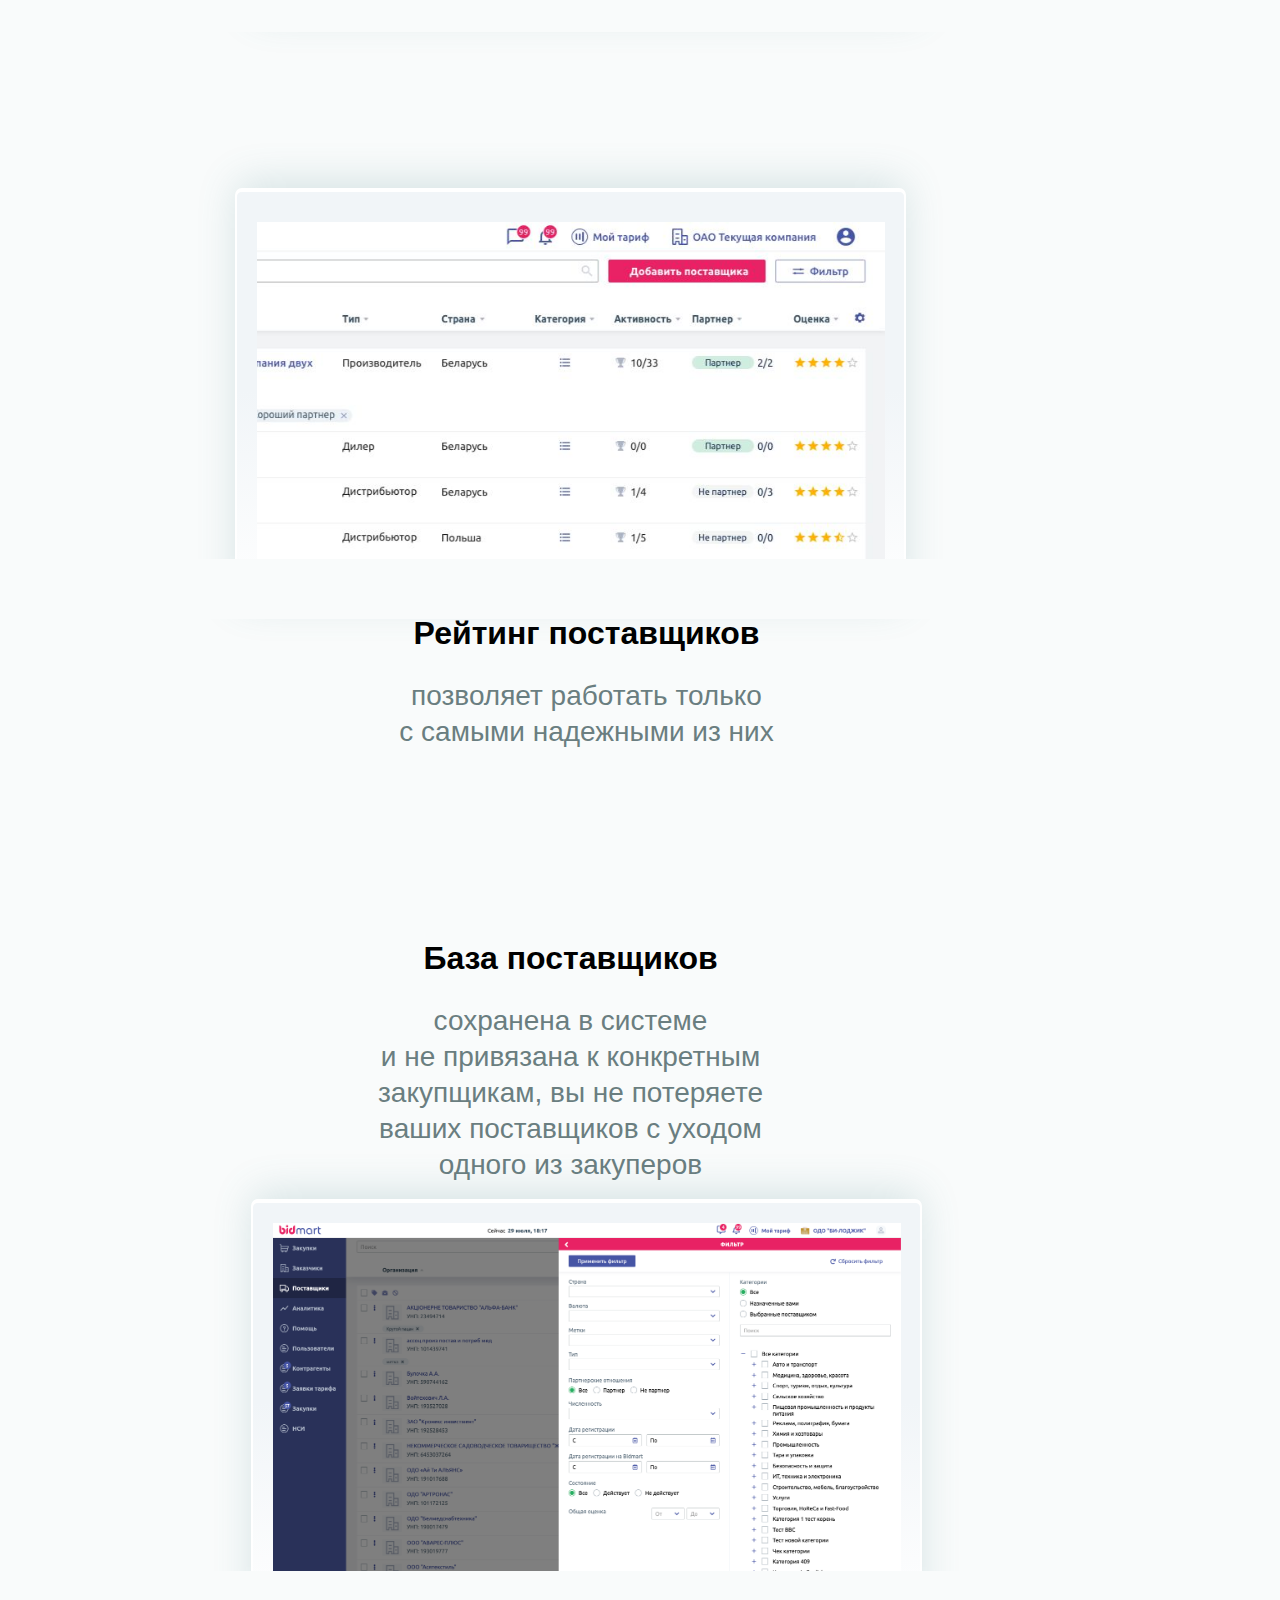
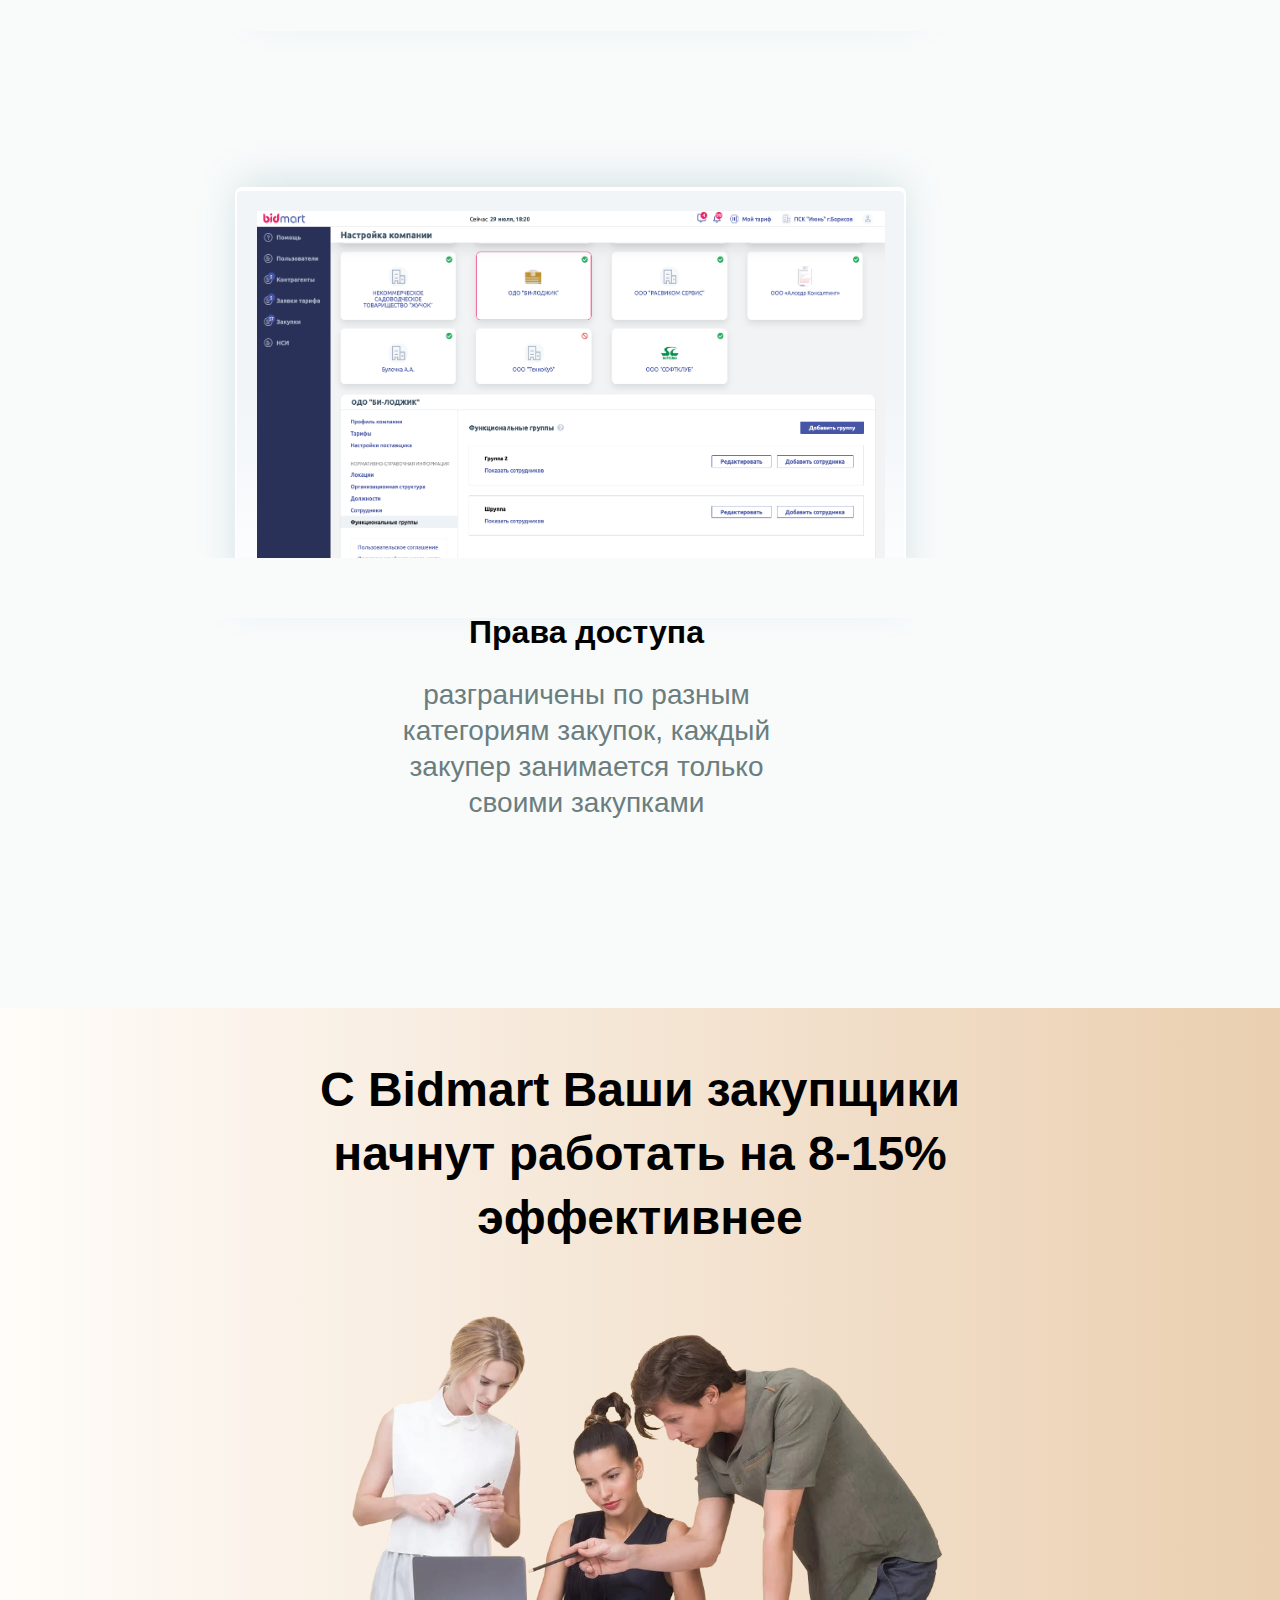
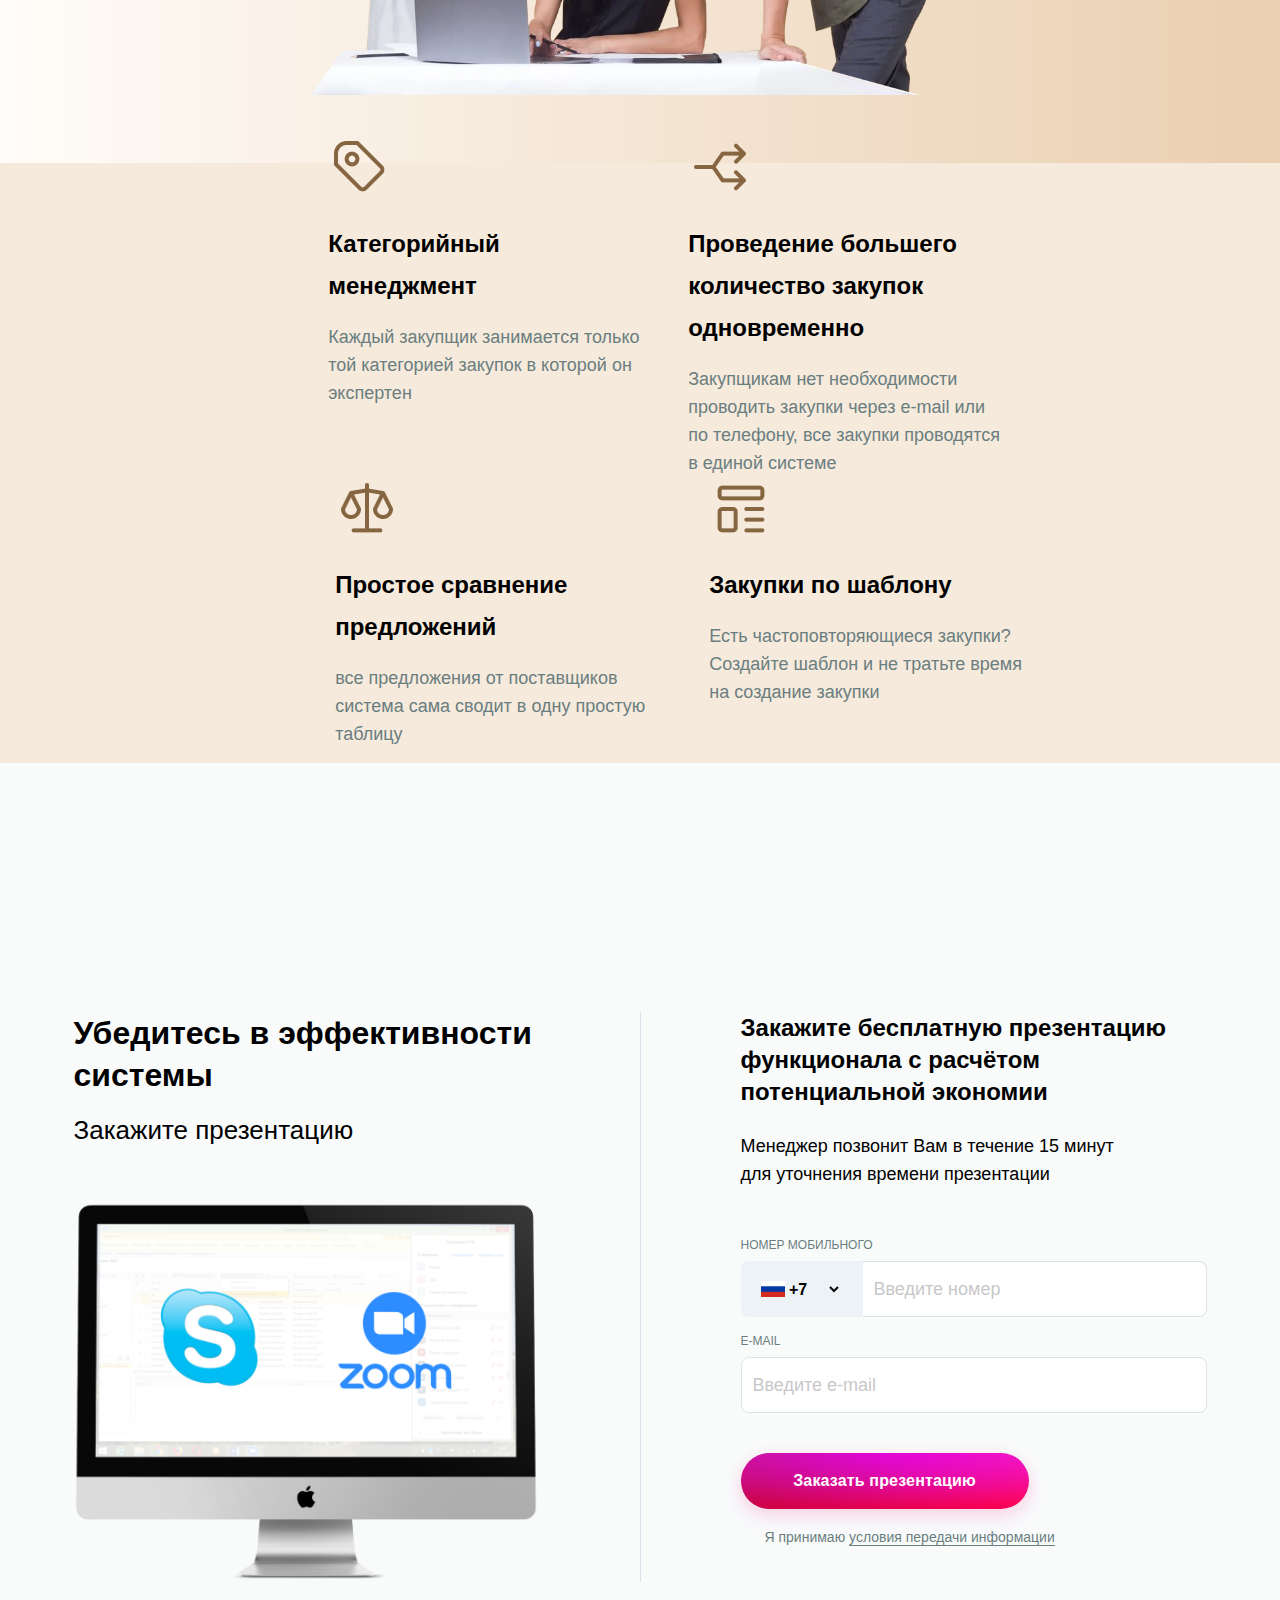
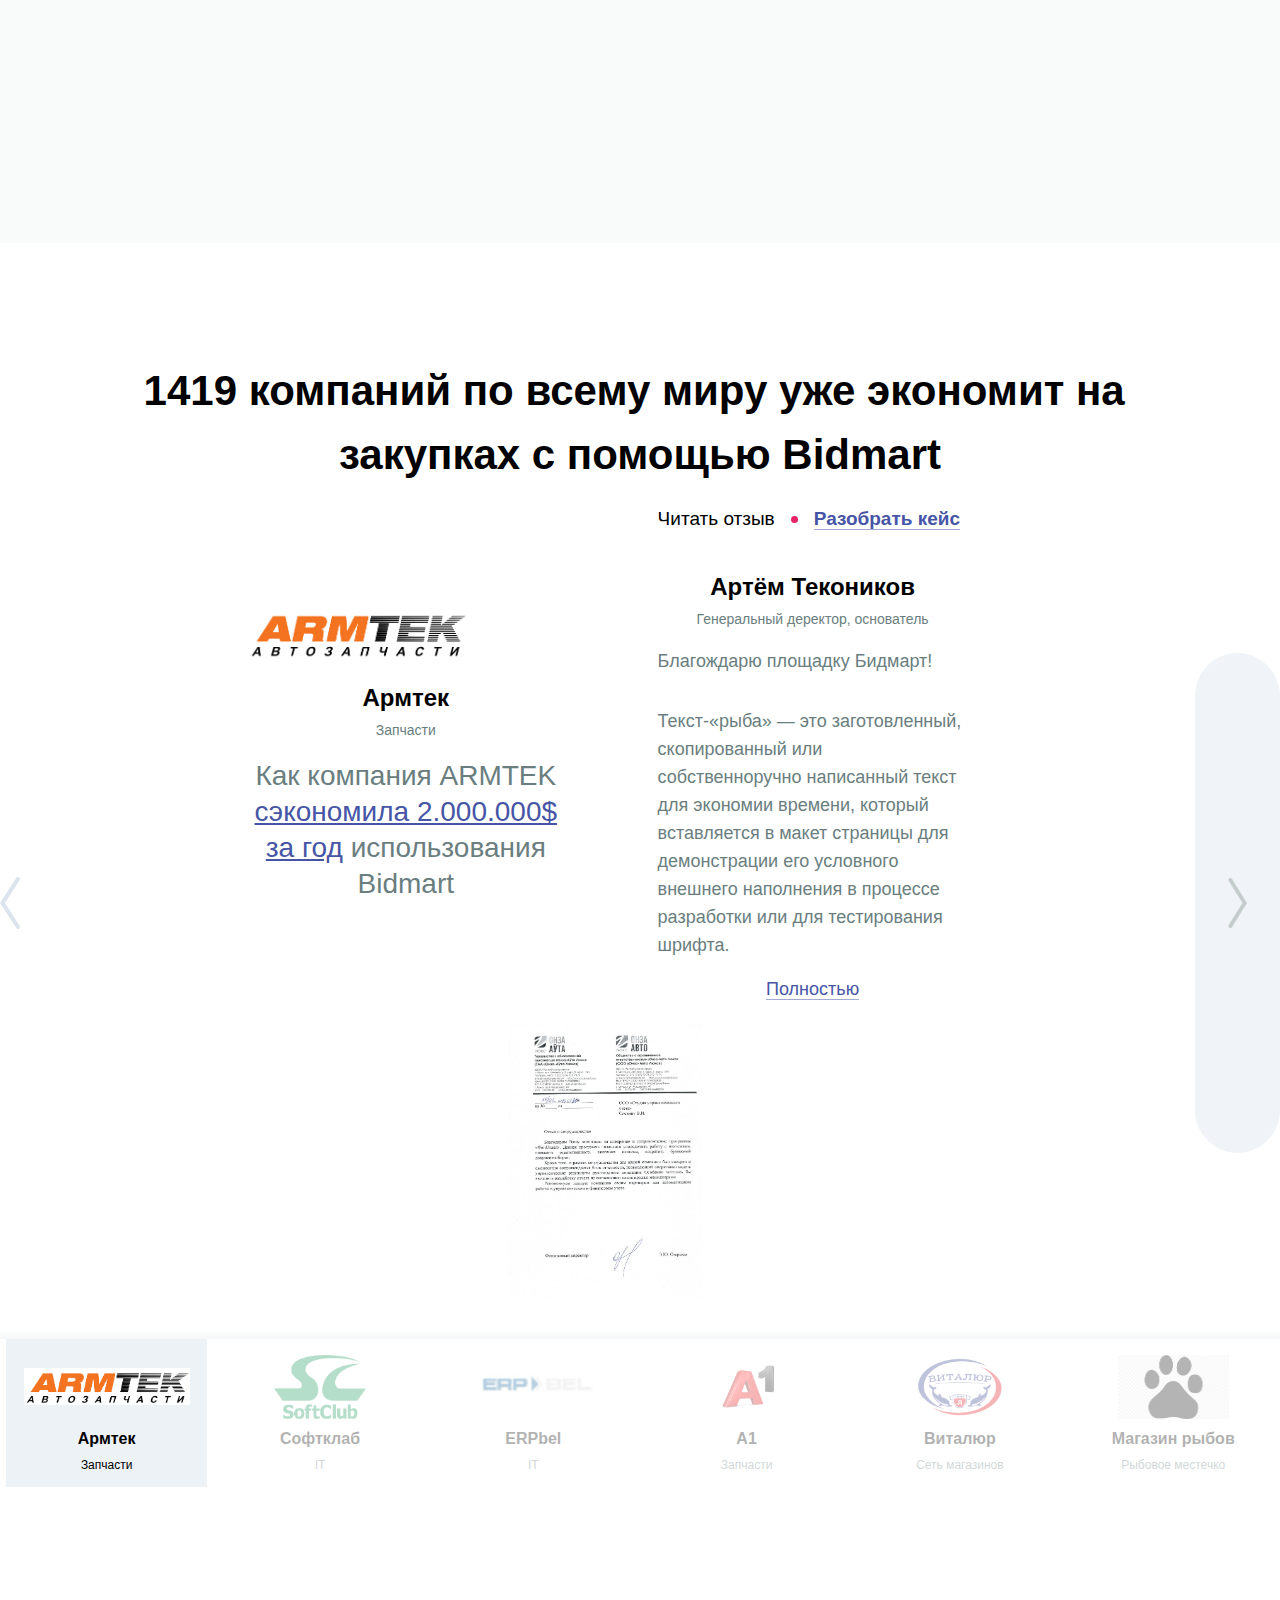
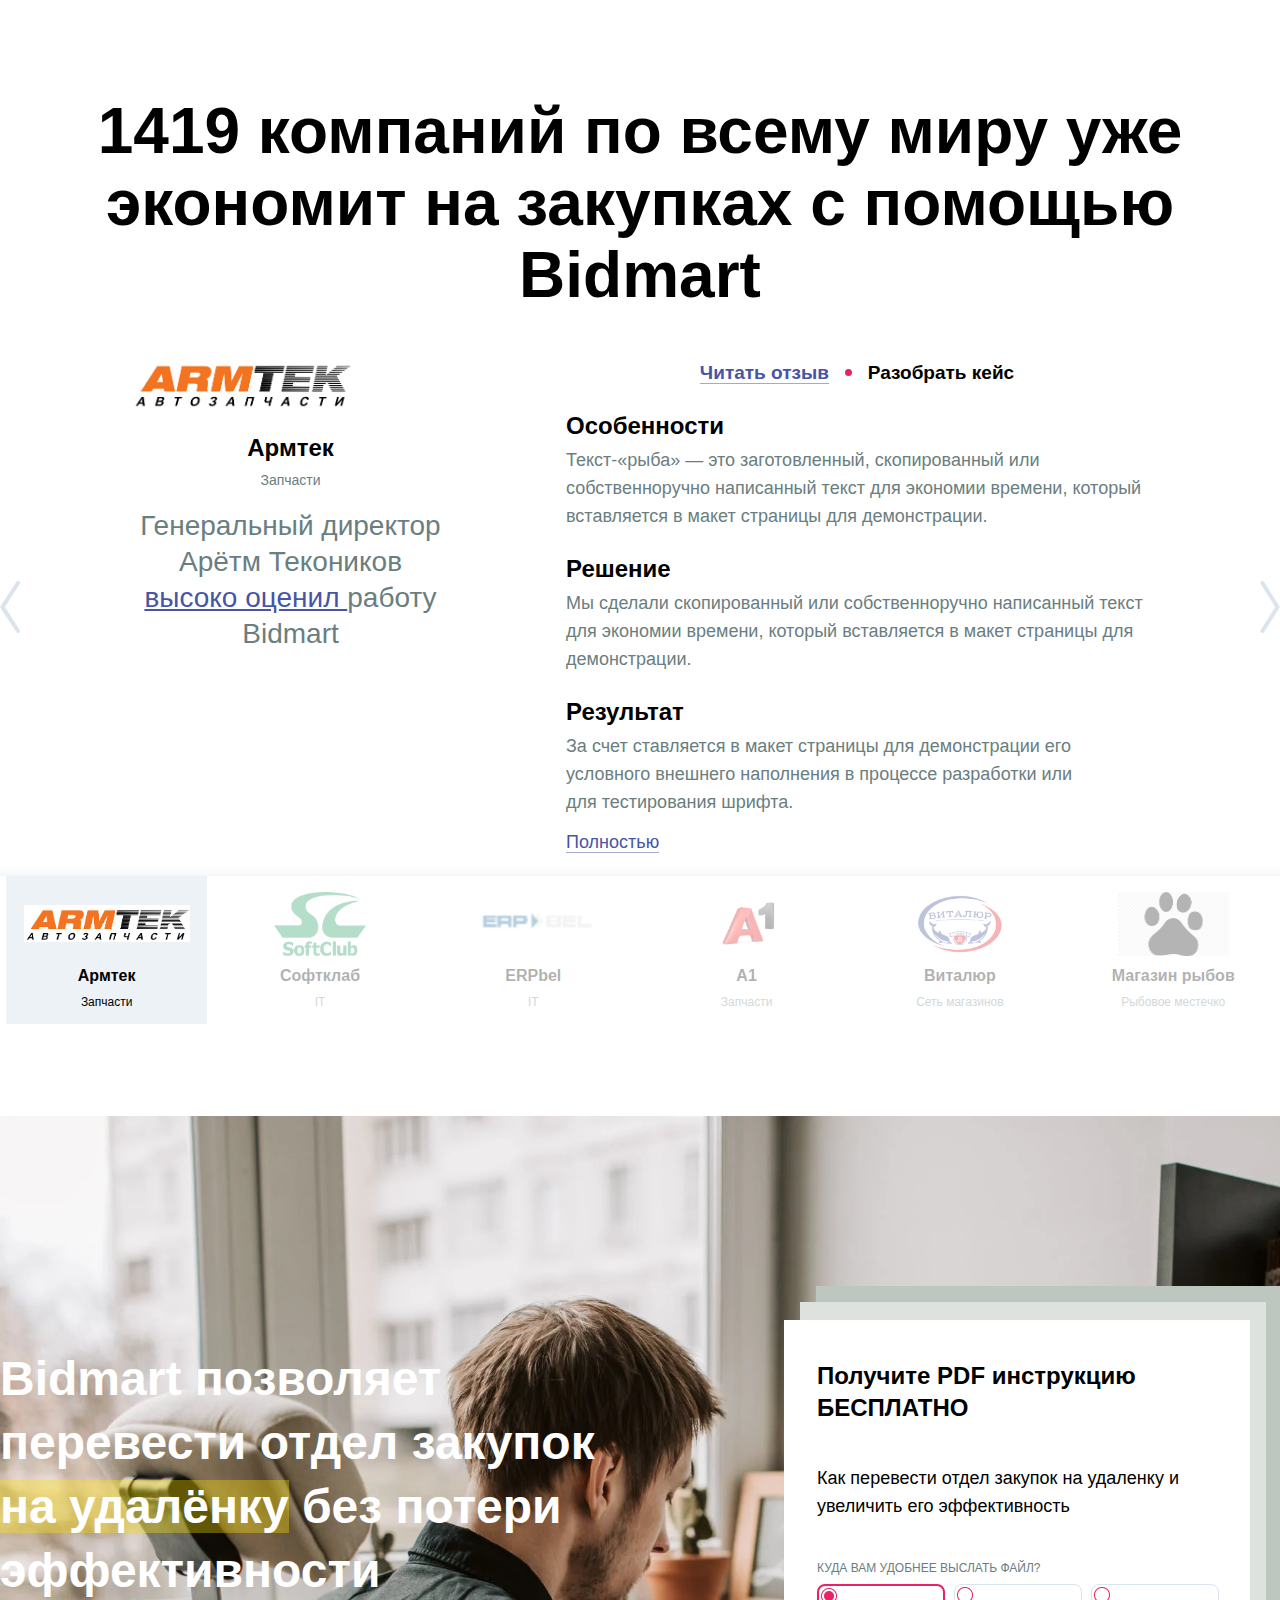
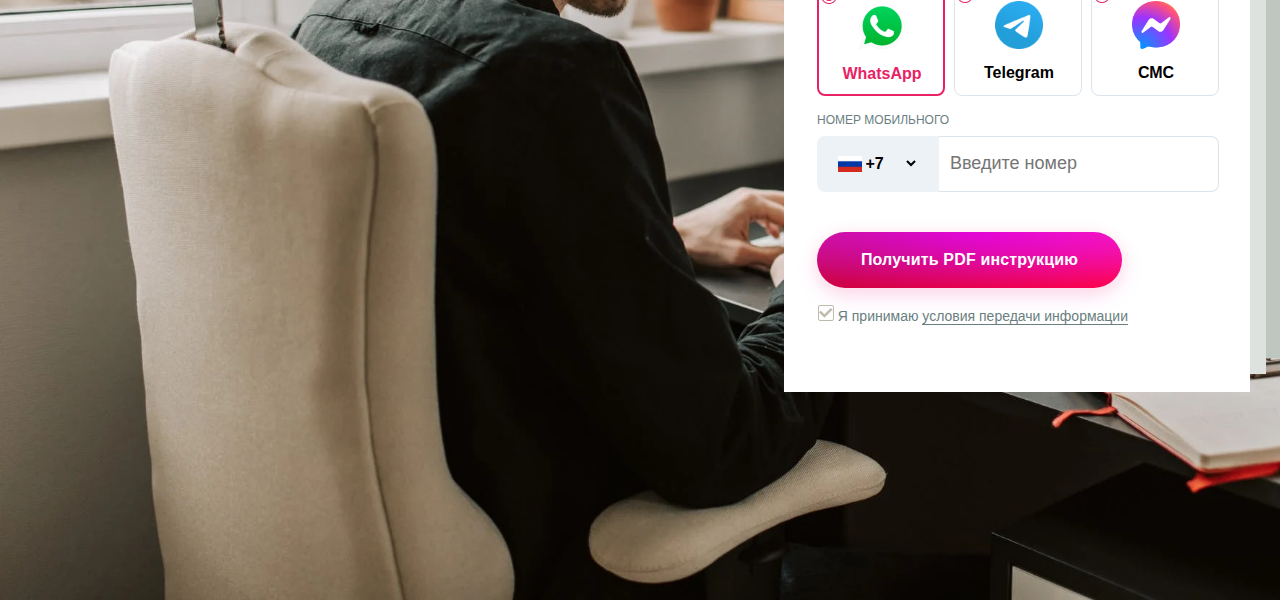
==== commit ecad95ab: "block-7added." ====
--- a/index.html
+++ b/index.html
@@ -622,6 +622,79 @@
         </div>
       </div>
     </div>
+    <div class="info-block-7">
+      <div class="block-7__content">
+        <div class="block-7__title">
+          Bidmart позволяет перевести отдел закупок <span>на удалёнку</span> без потери эффективности
+        </div>
+        <div class="block-7__card">
+          <div class="card-content">
+          <div class="card-title">
+            Получите PDF инструкцию БЕСПЛАТНО
+          </div>
+          <div class="card-text">
+            Как перевести отдел закупок на удаленку и увеличить его эффективность
+          </div>
+          <form action="" method="post">
+            <label for="check" class="check-title">Куда Вам удобнее выслать файл?</label>
+            <div class="block-7__radiobutts">
+              <div class="radiobutts__item radio-active">
+                <input type="radio" name="check" class="block-7__check" id="check1" checked>
+                <label for="check1"></label>
+                <div class="radio-img">
+                  <img src="img/block-7__whatsup.png" alt="">
+                </div>
+                <div class="radiobutts-title">
+                  WhatsApp
+                </div>
+              </div>
+              <div class="radiobutts__item">
+                <input type="radio" name="check" id="check2" class="block-7__check">
+                <label for="check2"></label>
+                <div class="radio-img">
+                  <img src="img/block-7__telega.png" alt="">
+                </div>
+                <div class="radiobutts-title">
+                  Telegram
+                </div>
+              </div>
+              <div class="radiobutts__item">
+                <input type="radio" name="check" id="check3" class="block-7__check">
+                <label for="check3"></label>
+                <div class="radio-img">
+                  <img src="img/block-7__sms.png" alt="">
+                </div>
+                <div class="radiobutts-title">
+                  СМС
+                </div>
+              </div>
+            </div>
+            <label for="telCity2" class="form-title">
+              Номер мобильного
+            </label>
+            <div class="form__select">
+              <div class="form__icon">
+                <img src="img/icon-img__Russia.png" alt="">
+                <select name="telCity2" id="telCity2" >
+                  <option value="Russia">+7</option>
+                  <option value="Belarus">+375</option>
+                </select>
+              </div>
+              <input type="tel" name="tel" id="tel2" placeholder="Введите номер" class="block-7__input" reauired>
+            </div>
+            <button type="submit" class="block-7-form-button button">
+              Получить PDF инструкцию
+          </button>
+          <div class="block-7__accept form__accept">
+            <input type="checkbox" id="check1" class="block-7-form-check" checked>
+            <label for="check1"></label>
+            Я принимаю <a href="#">условия передачи информации</a>
+          </div>
+          </form>
+        </div>
+        </div>
+      </div>
+    </div>
   </main>
   <footer class="footer">
 
--- a/css/style.css
+++ b/css/style.css
@@ -1408,6 +1408,12 @@
   .slider__logo{
     margin: 0 auto;
   }
+  .sliderline__item{
+    max-width: 150px;
+  }
+  .sliderline__logo img{
+    max-width: 150px;
+  }
 }
 @media (max-width:500px){
   .slider__button{
@@ -1418,8 +1424,6 @@
     width: 0;
     height: 0;
   }
-
-
 }
 /* ----------------------------------INFO-BLOCK-6-------------------------- */
 
@@ -1438,7 +1442,7 @@
 .second-slider__button {
   cursor: pointer;
 }
-.prev img{
+.second-slider__button img{
   width: 19.94px;
   height: 52px;
 }
@@ -1493,9 +1497,6 @@
 @media (max-width: 1311px) {
 
 
-
-
-
   .second-slider__item{
     margin: 0 auto;
   }
@@ -1513,4 +1514,222 @@
   .second-slider__column{
     margin: 0 auto;
   }
-}
+  .second-slider__button img{
+    width: 0;
+    height: 0;
+  }
+}
+
+/* --------------------------------INFO-BLOCK-7---------------------------- */
+.info-block-7{
+  margin-top: 92px;
+  background-image: url(/img/block-7__background.png);
+  background-repeat: no-repeat;
+  background-size: cover;
+  width: 100%;
+  height: 100%;
+}
+
+.block-7__content {
+  max-width: 1289px;
+ margin: 0 auto;
+ padding: 184px 0 208px 0;
+  display: flex;
+}
+.block-7__title {
+  padding-top: 47px;
+  max-width: 667px;
+  margin-right: 117px;
+  color: var(--white-color);
+  font-weight: var(--bold-title-weight);
+  font-size: var(--H1-size);
+  line-height: var(--H1-line-height);
+}
+.block-7__title span{
+  background: #FFE60059;
+}
+.block-7__card{
+  margin-top: 20px;
+  background-color: white;
+  max-width: 466px;
+  box-shadow: 16px -18px #DDE2DE, 32px -34px #BDC7BF;
+}
+.card-content{
+  padding: 0 0 64px 33px;
+}
+.card-title {
+  padding: 40px 0;
+  color: var(--black-color);
+  font-weight: var(--bold-title-weight);
+  font-size: var(--H3-size);
+  line-height: var(--h3-line-height);
+}
+.card-text {
+  font-weight: var(--regular-text-weight);
+  font-size: var(--row-text-size);
+  line-height: var(--row-text-line-height);
+}
+.check-title{
+  display: block;
+  padding: 40px 0 8px 0;
+  color: var(--grey-color);
+  font-weight: var(--regular-text-weight);
+  font-size: 12px;
+  line-height: 16px;
+  text-transform: uppercase;
+  font-feature-settings: 'tnum' on, 'lnum' on;
+}
+.block-7__radiobutts {
+  margin-bottom: 16px;
+  display: flex;
+}
+.radiobutts__item{
+  cursor: pointer;
+  margin-right: 9px;  
+  width: 128px;
+  height: 112px;
+  border-radius: 8px;
+  border: 1px solid #DBE3EC;
+  padding: 2px 0 16px 2px;
+}
+.radiobutts__item:last-child{
+  margin-right: 0;
+}
+.radiobutts__item input[type="radio"] {
+  display: none;
+}
+.radiobutts__item label{
+  display: inline-block;
+	cursor: pointer;
+	position: relative;
+  user-select: none;
+}
+.radiobutts__item label::before{
+  content: '';
+  display: inline-block;
+  width: 16px;
+  height: 16px;
+  position: absolute;
+  left: 0;
+  top: -12px;
+  background: url(/img/radiobut-unactive.png) 0 0 no-repeat;
+  background-size: contain;
+}
+.radiobutts__item input[type=radio]:checked + label::before {
+  background: url(/img/radiobut__active.png) 0 0 no-repeat;
+  background-size: contain;
+}
+.radio-img{
+  text-align: center;
+}
+.radiobutts__item img{
+  width: 48px;
+  height: 48px;
+}
+.radiobutts-title{
+  padding-top: 16px;
+  margin: 0 auto;
+  text-align: center;
+  font-weight: var(--bold-title-weight);
+  font-size: 16px;
+  line-height: 16px;
+}
+
+
+.block-7__input{
+
+  font-size: 18px;
+  font-weight: var(--regular-text-weight);
+  color: var(--grey-color);
+  color: transparent;
+  padding-left: 11px;
+  width: 280px;
+  height: 56px;
+  border: 1px solid #DBE3EC;
+  border-left: none;
+  border-top-right-radius: 8px;
+  border-bottom-right-radius: 8px;
+
+}
+.block-7-form-button {
+  margin: 40px 0 16px 0;
+}
+.block-7__accept{
+  padding-left: 0;
+}
+
+
+.block-7__accept input[type="checkbox"] {
+  opacity: 0;
+}
+.block-7__accept label {
+  display: inline-block;
+	cursor: pointer;
+	position: relative;
+  user-select: none;
+}
+.block-7__accept label::before {
+  content: '';
+  position: absolute;
+  bottom: 0;
+  right: 0;
+  display: inline-block;
+  width: 16px;
+  height: 16px;
+  border: 1px solid #BFBBAC;
+  border-radius: 2px;
+  background-repeat: no-repeat;
+  background-size: contain;
+  background-position: center center;
+  background-image: none;
+}
+.block-7__accept input[type="checkbox"]:checked + label::before {
+  background-image: url(/img/check__active.png);
+}
+.radio-active{
+  color: #E82264;
+  border: 2px solid #E82264;
+}
+
+/* -----------------------BLOCK-7-MOBILE----------------------------------- */
+
+@media (max-width: 950px) {
+  .block-7__content{
+    margin: 0 auto;
+    flex-wrap: wrap;
+  }
+  .block-7__title{
+    margin: 0 auto;
+    text-align: center;
+    margin-right: 0;
+  }
+  .block-7__card {
+    margin: 40px auto;
+    max-width: 466px;
+  }
+}
+@media (max-width:500px) {
+  .block-7__title{
+    font-size: 250%;
+    line-height: 32px;
+  }
+  .block-7__radiobutts{
+    display: block;
+    margin: 0 auto;
+  }
+  .radiobutts__item{
+    margin: 0 auto;
+  }
+  .radiobutts__item:last-child{
+    margin: 0 auto;
+  }
+  .form-title{
+
+  }
+  .block-7__input{
+    width: 160px;
+  }
+  .block-7-form-button{
+    width: 280px;
+  }
+}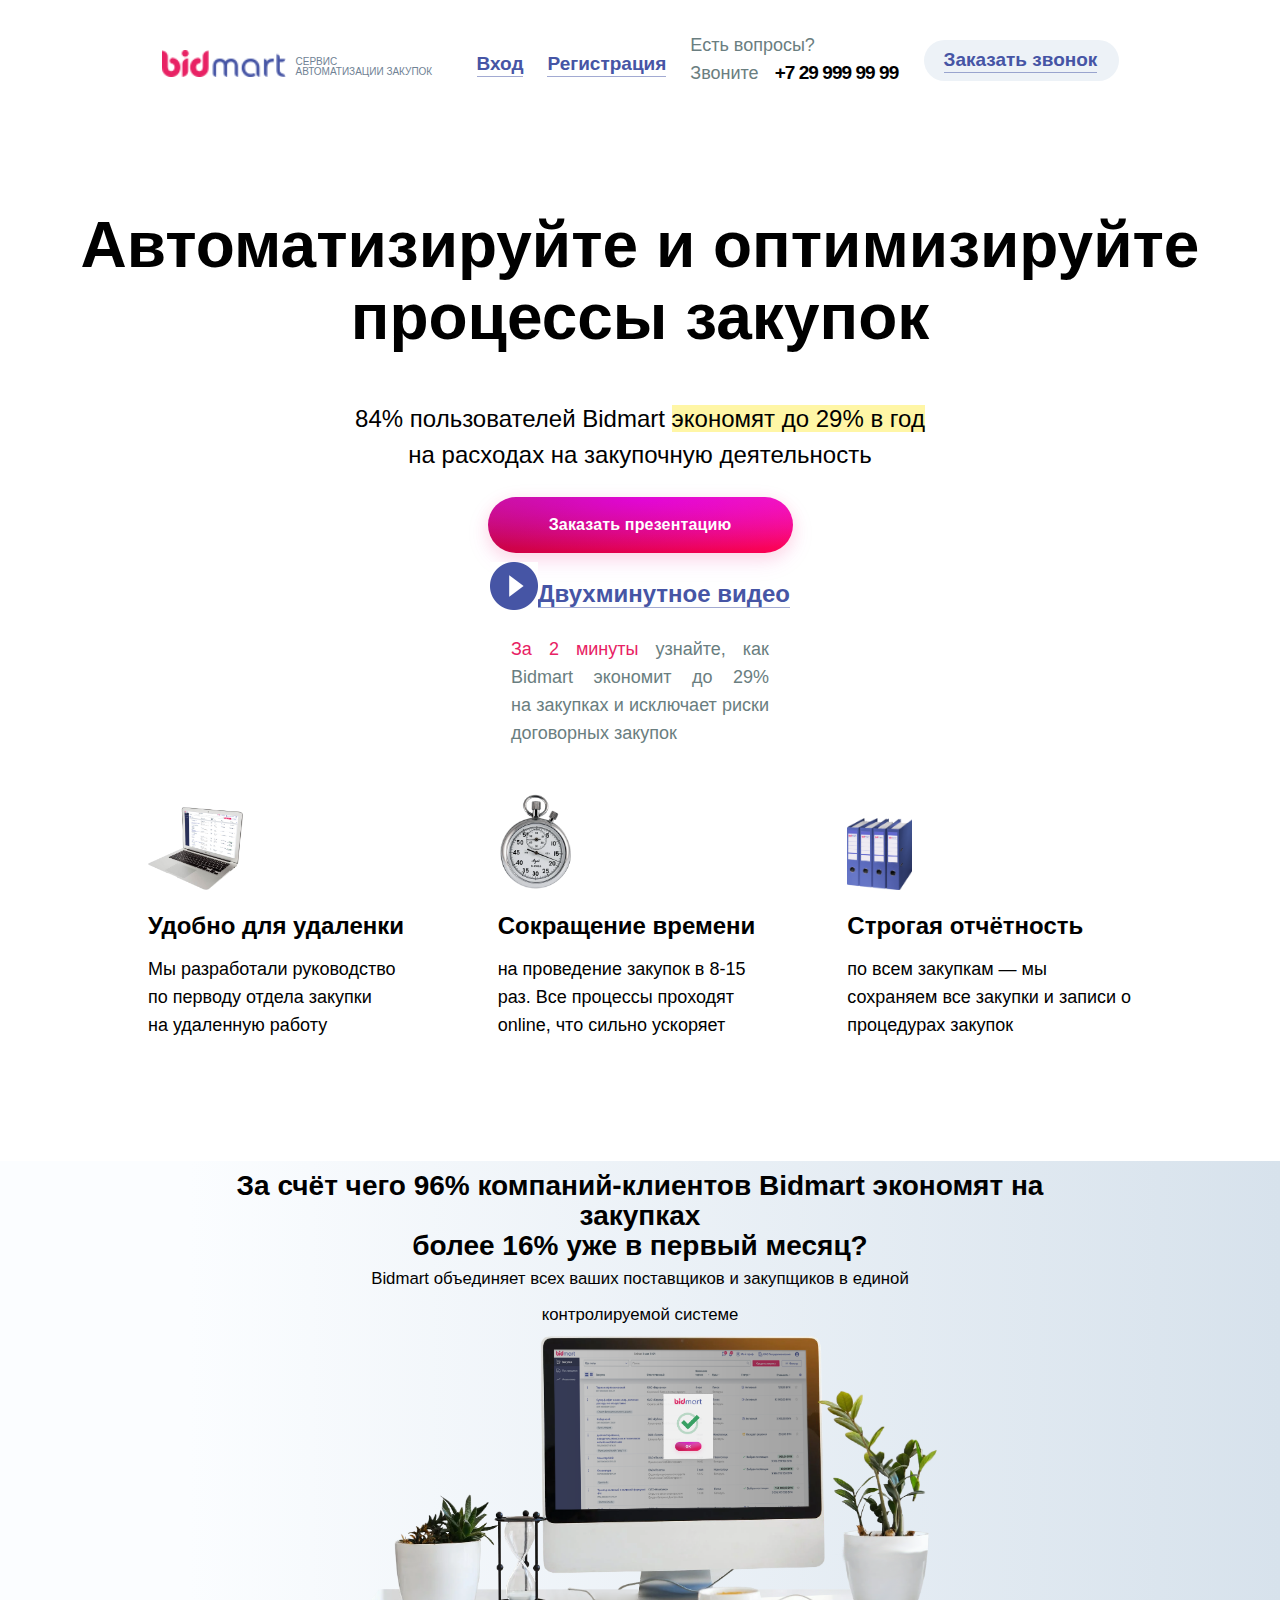
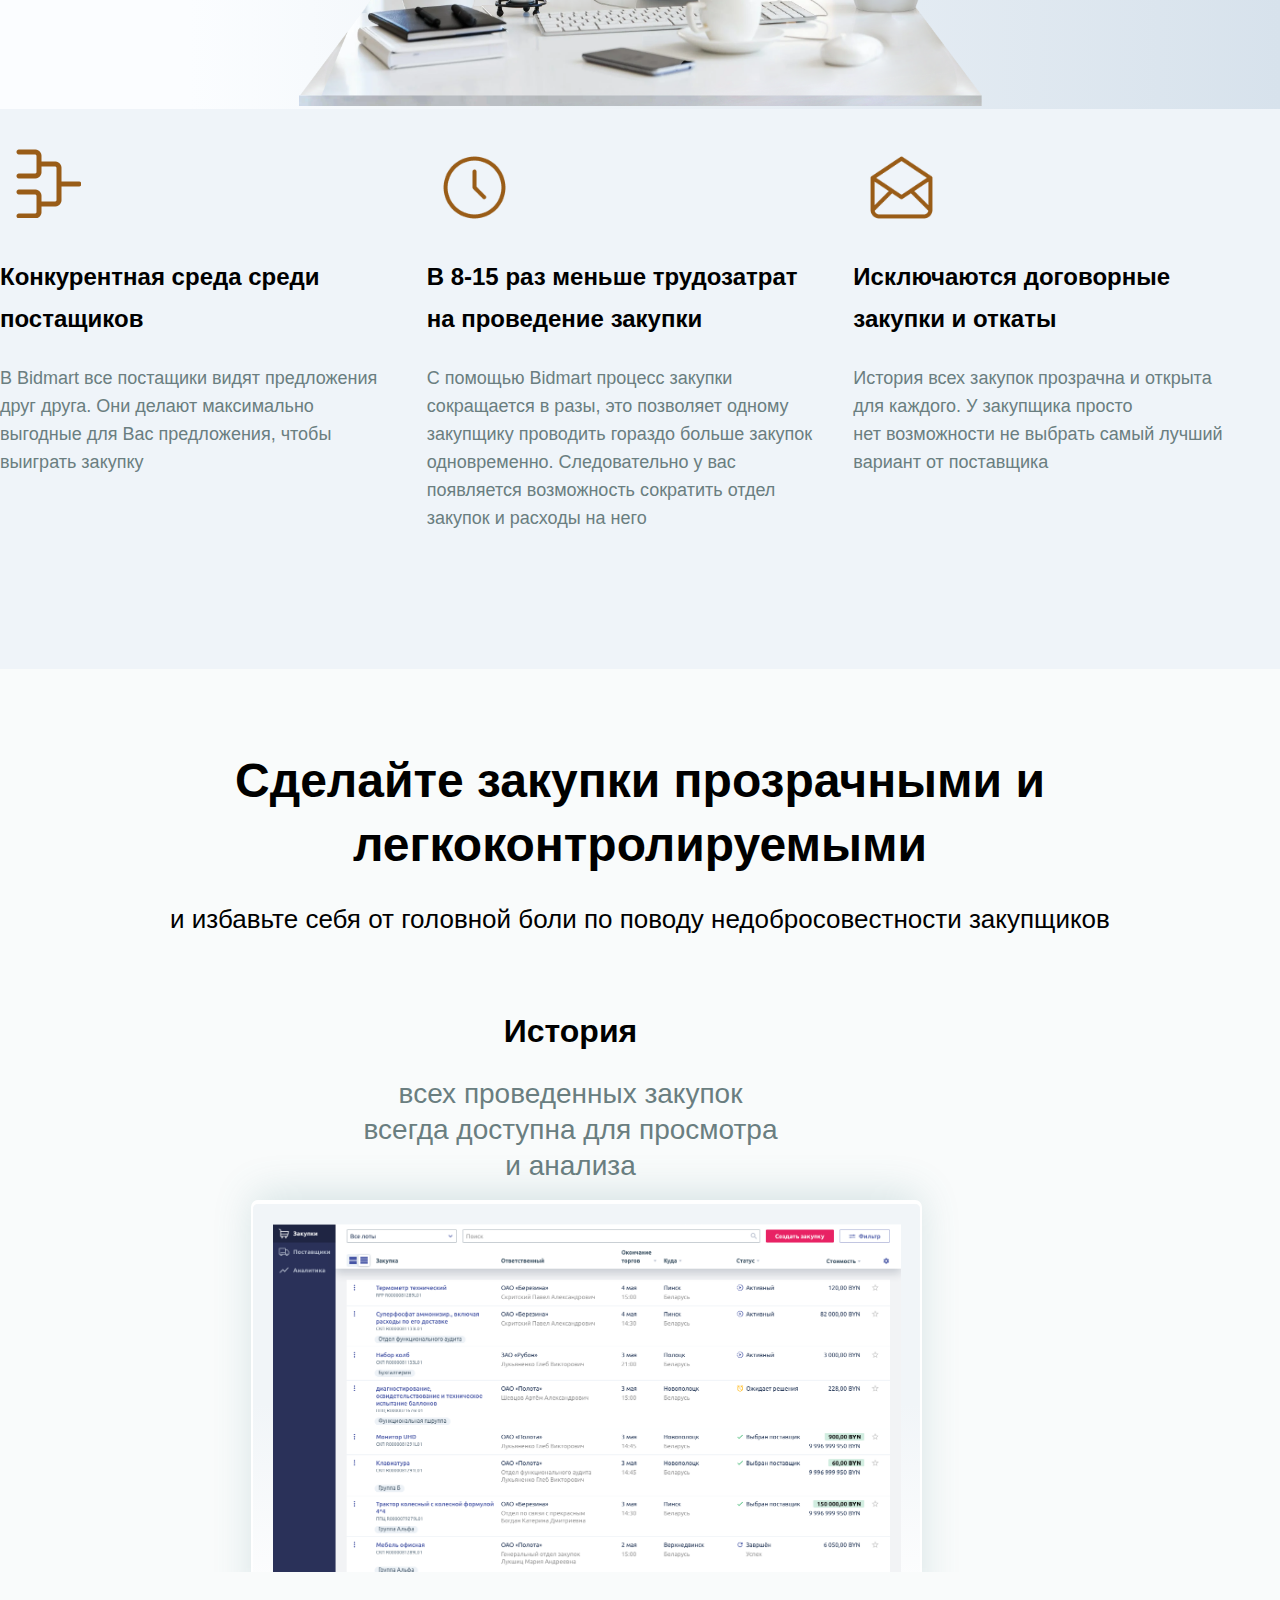
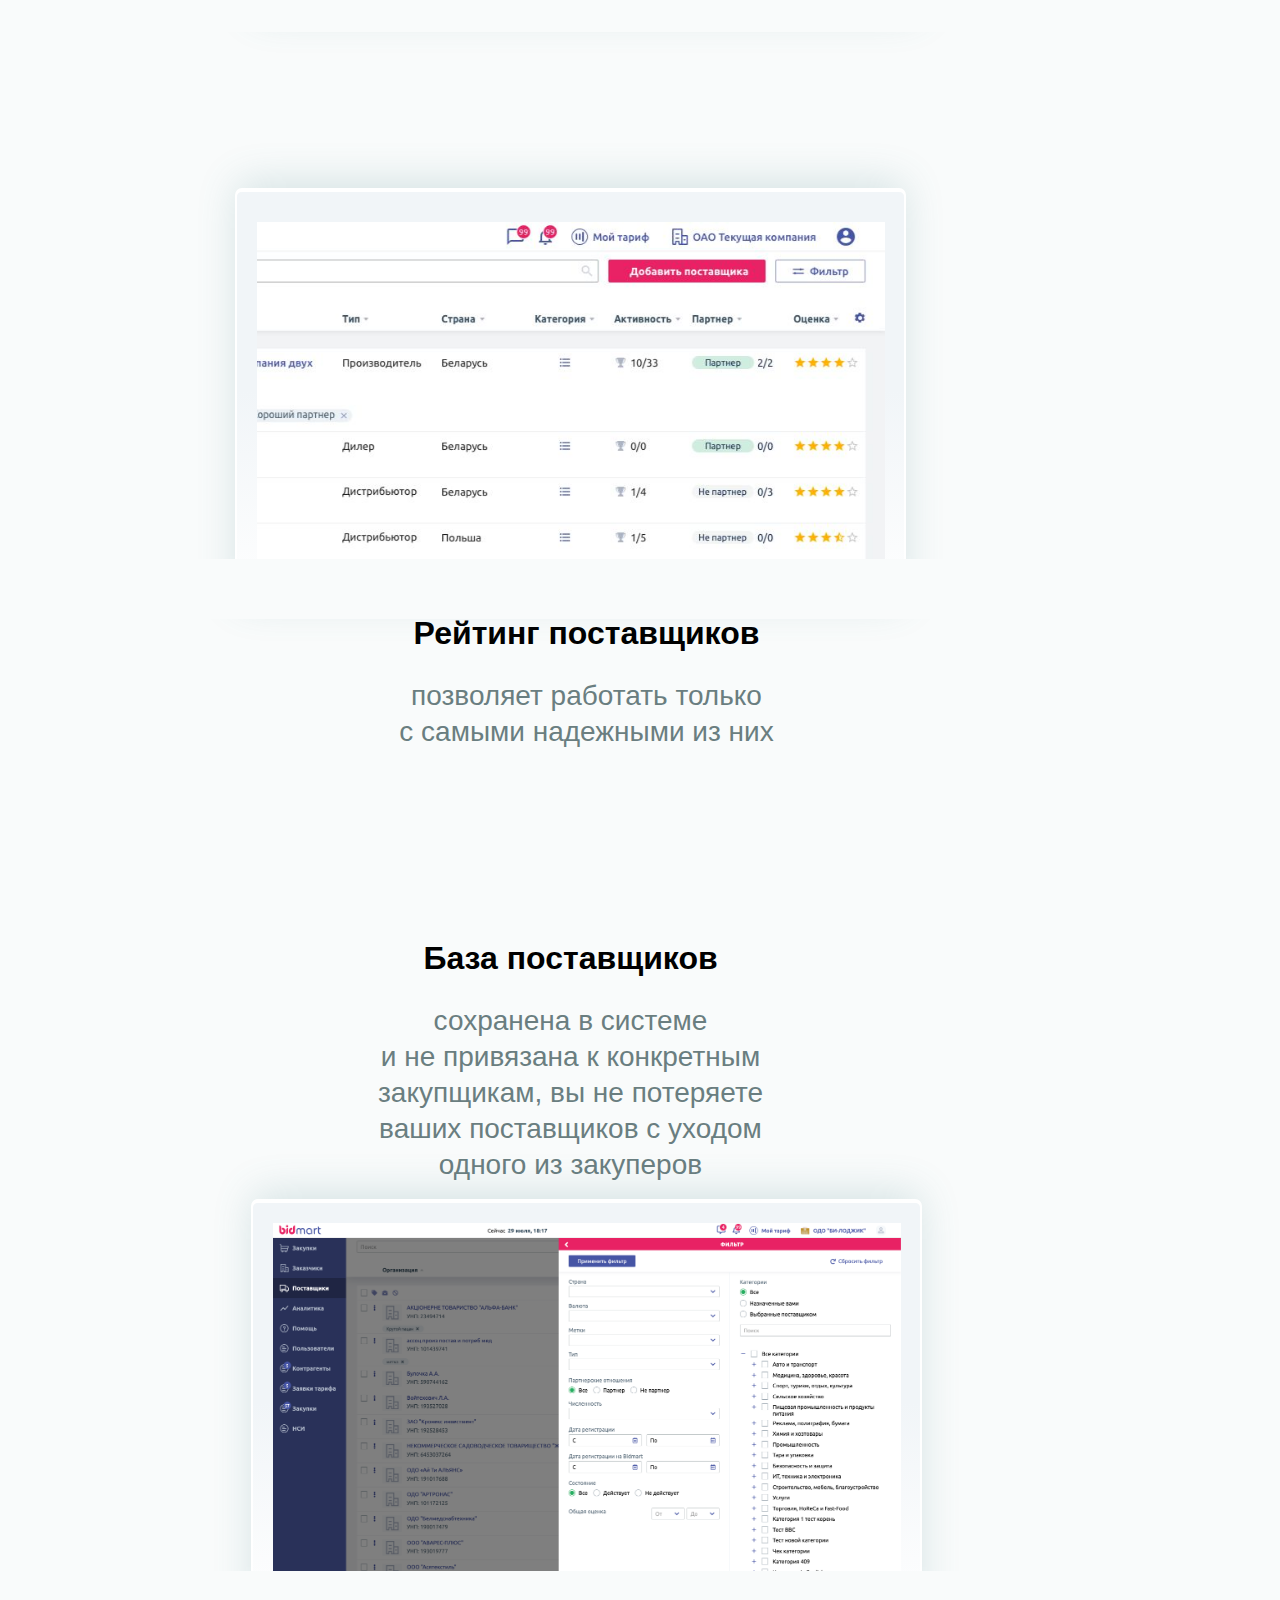
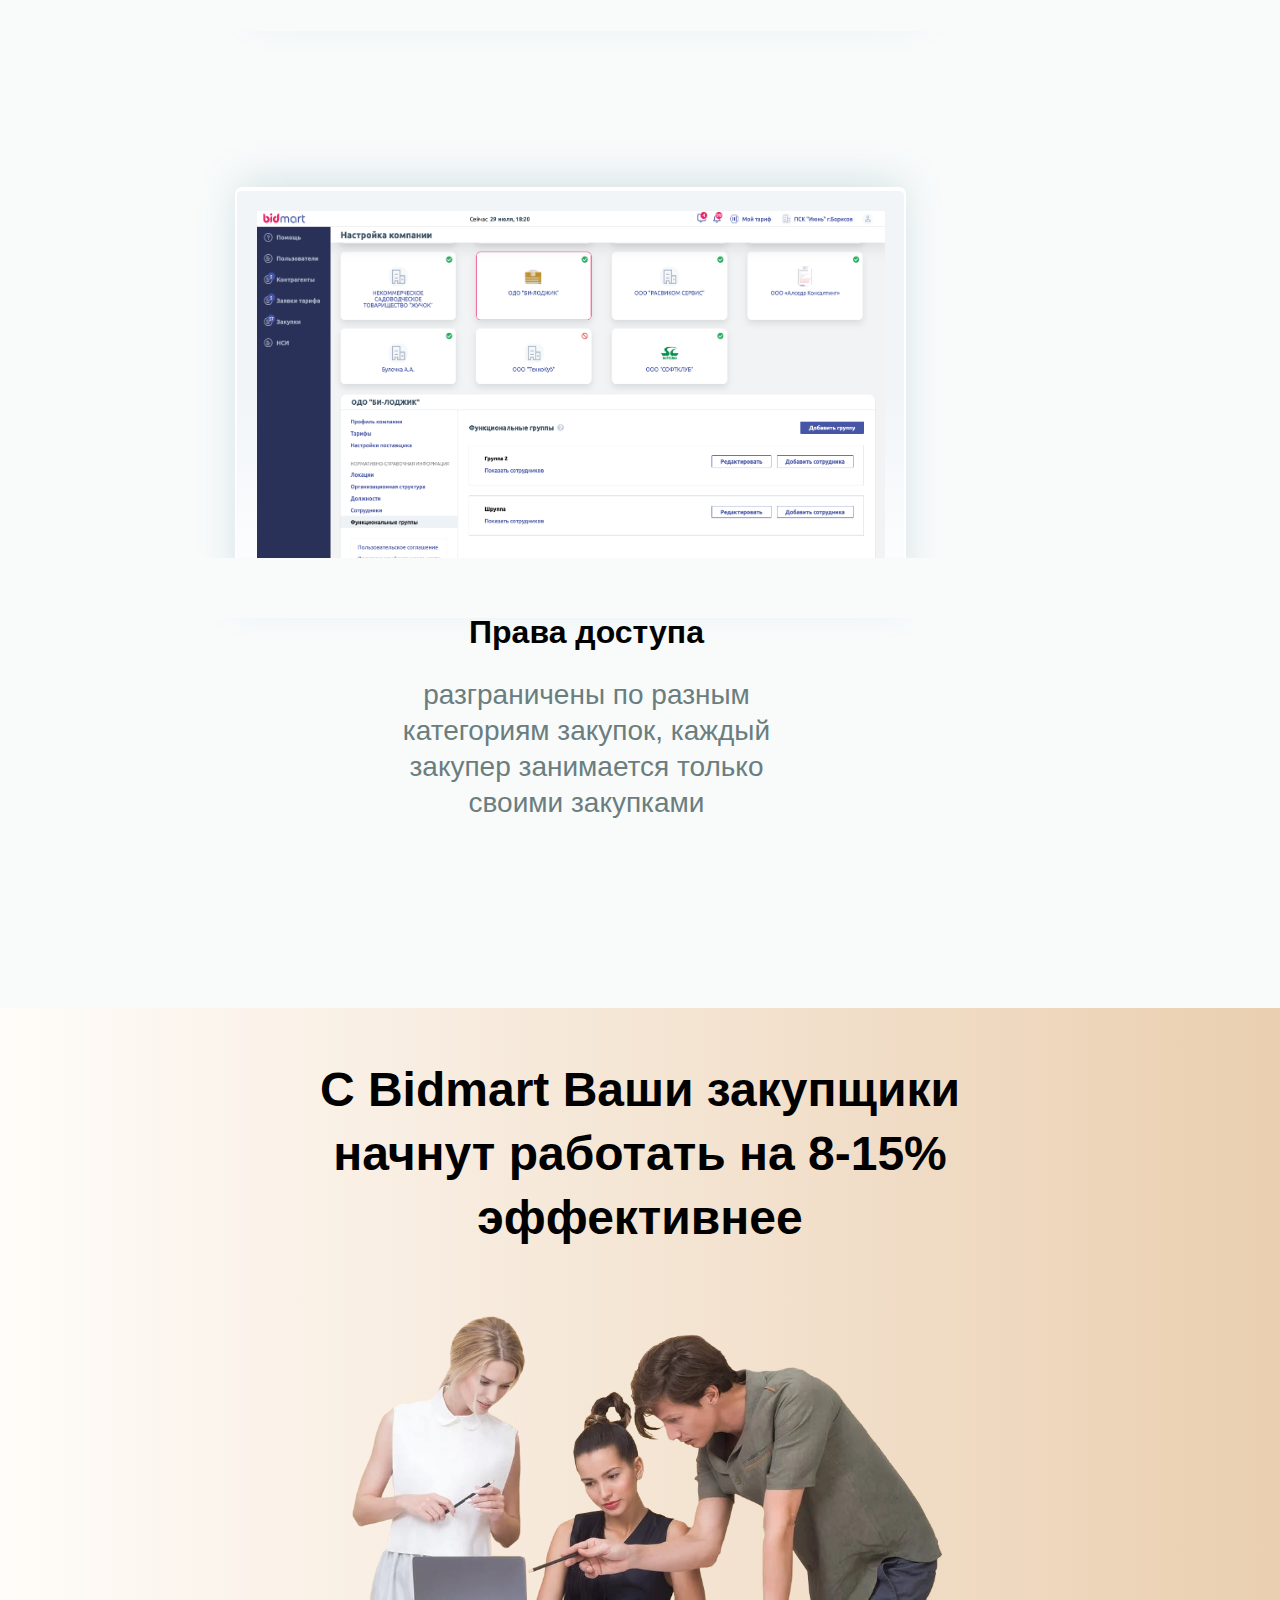
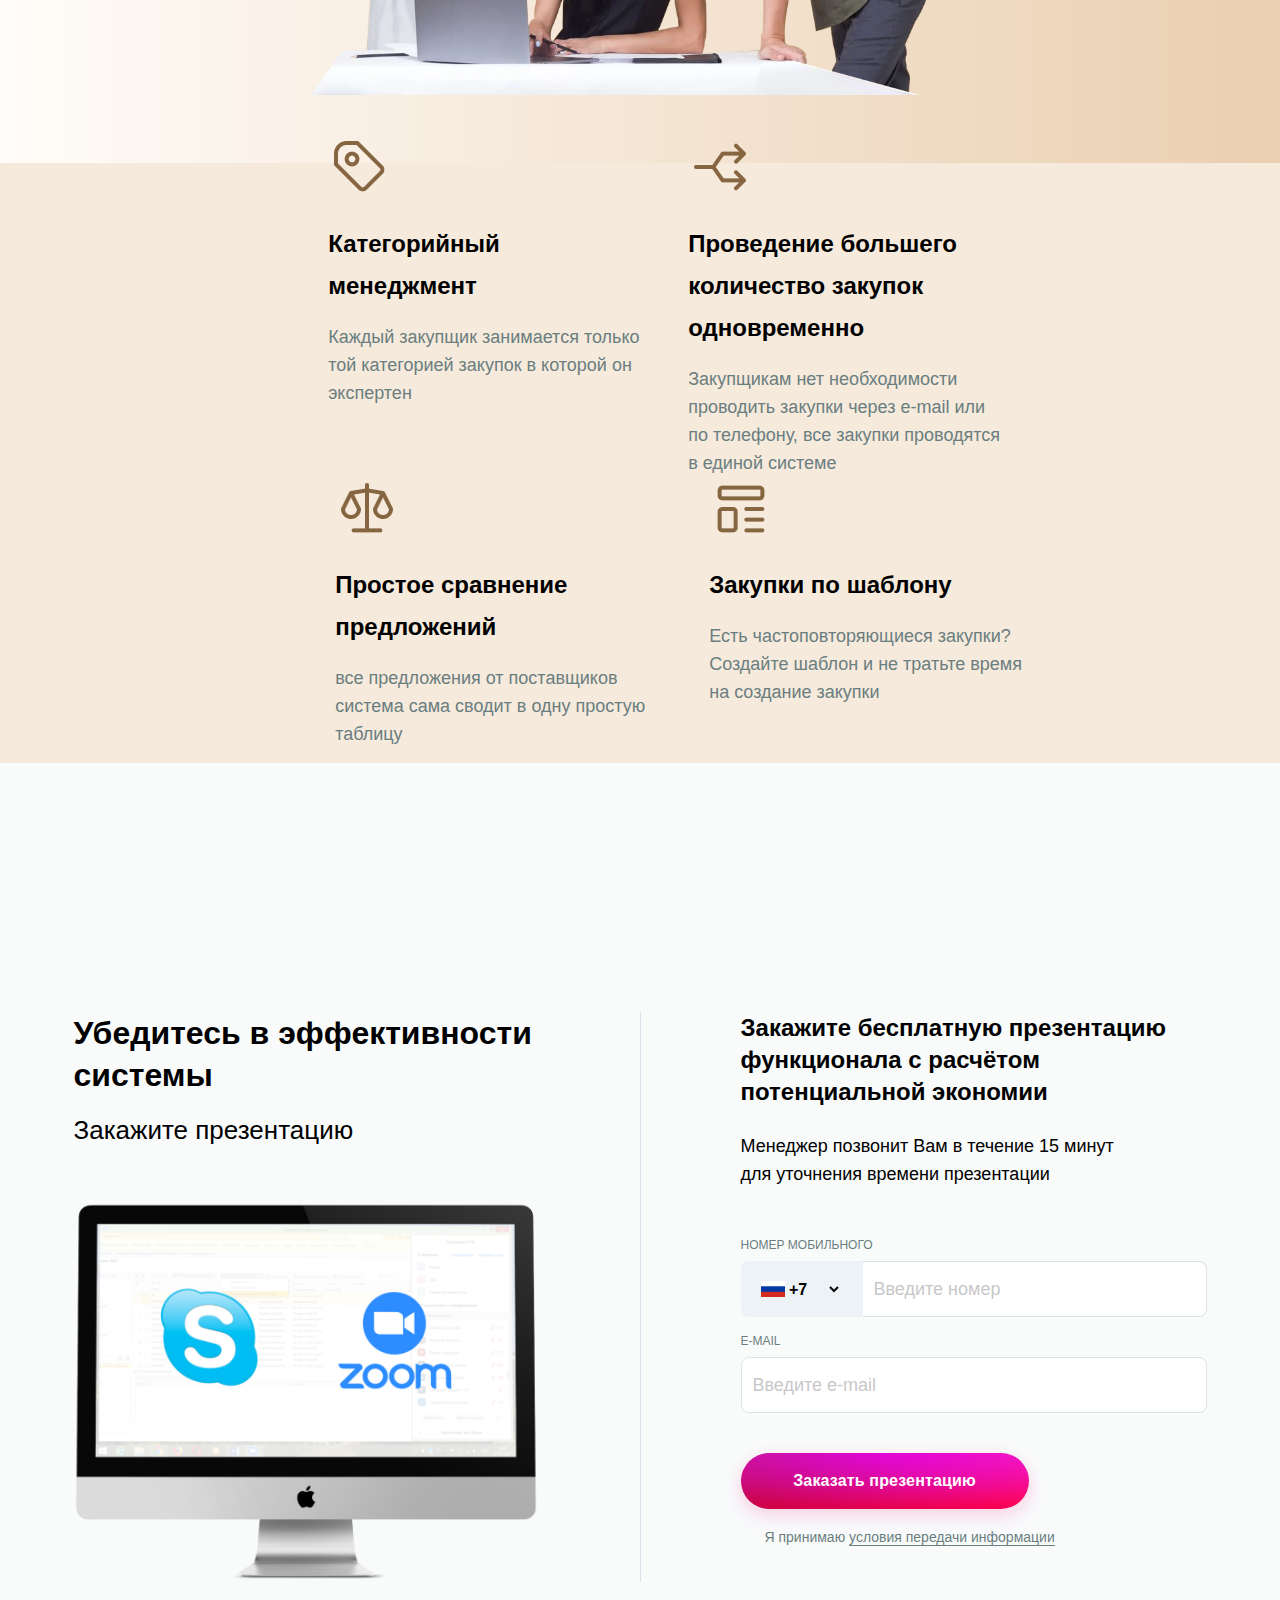
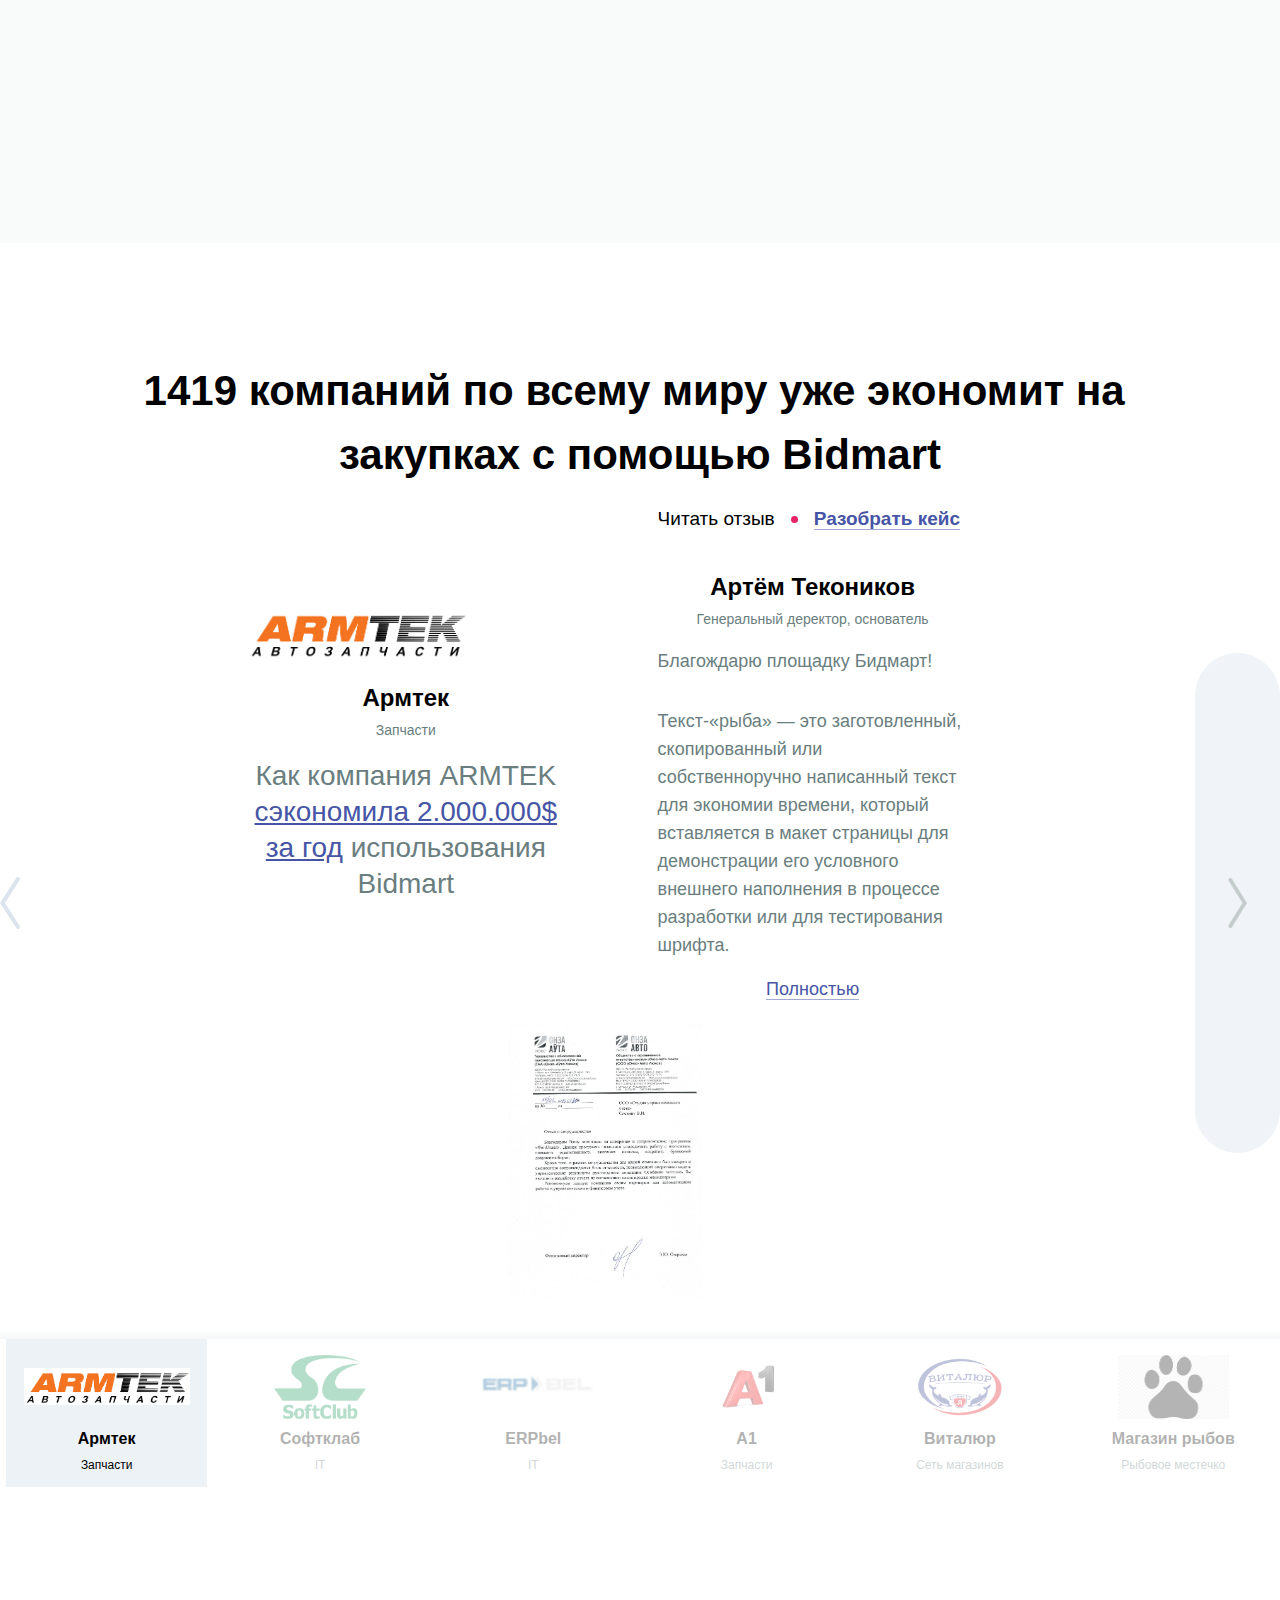
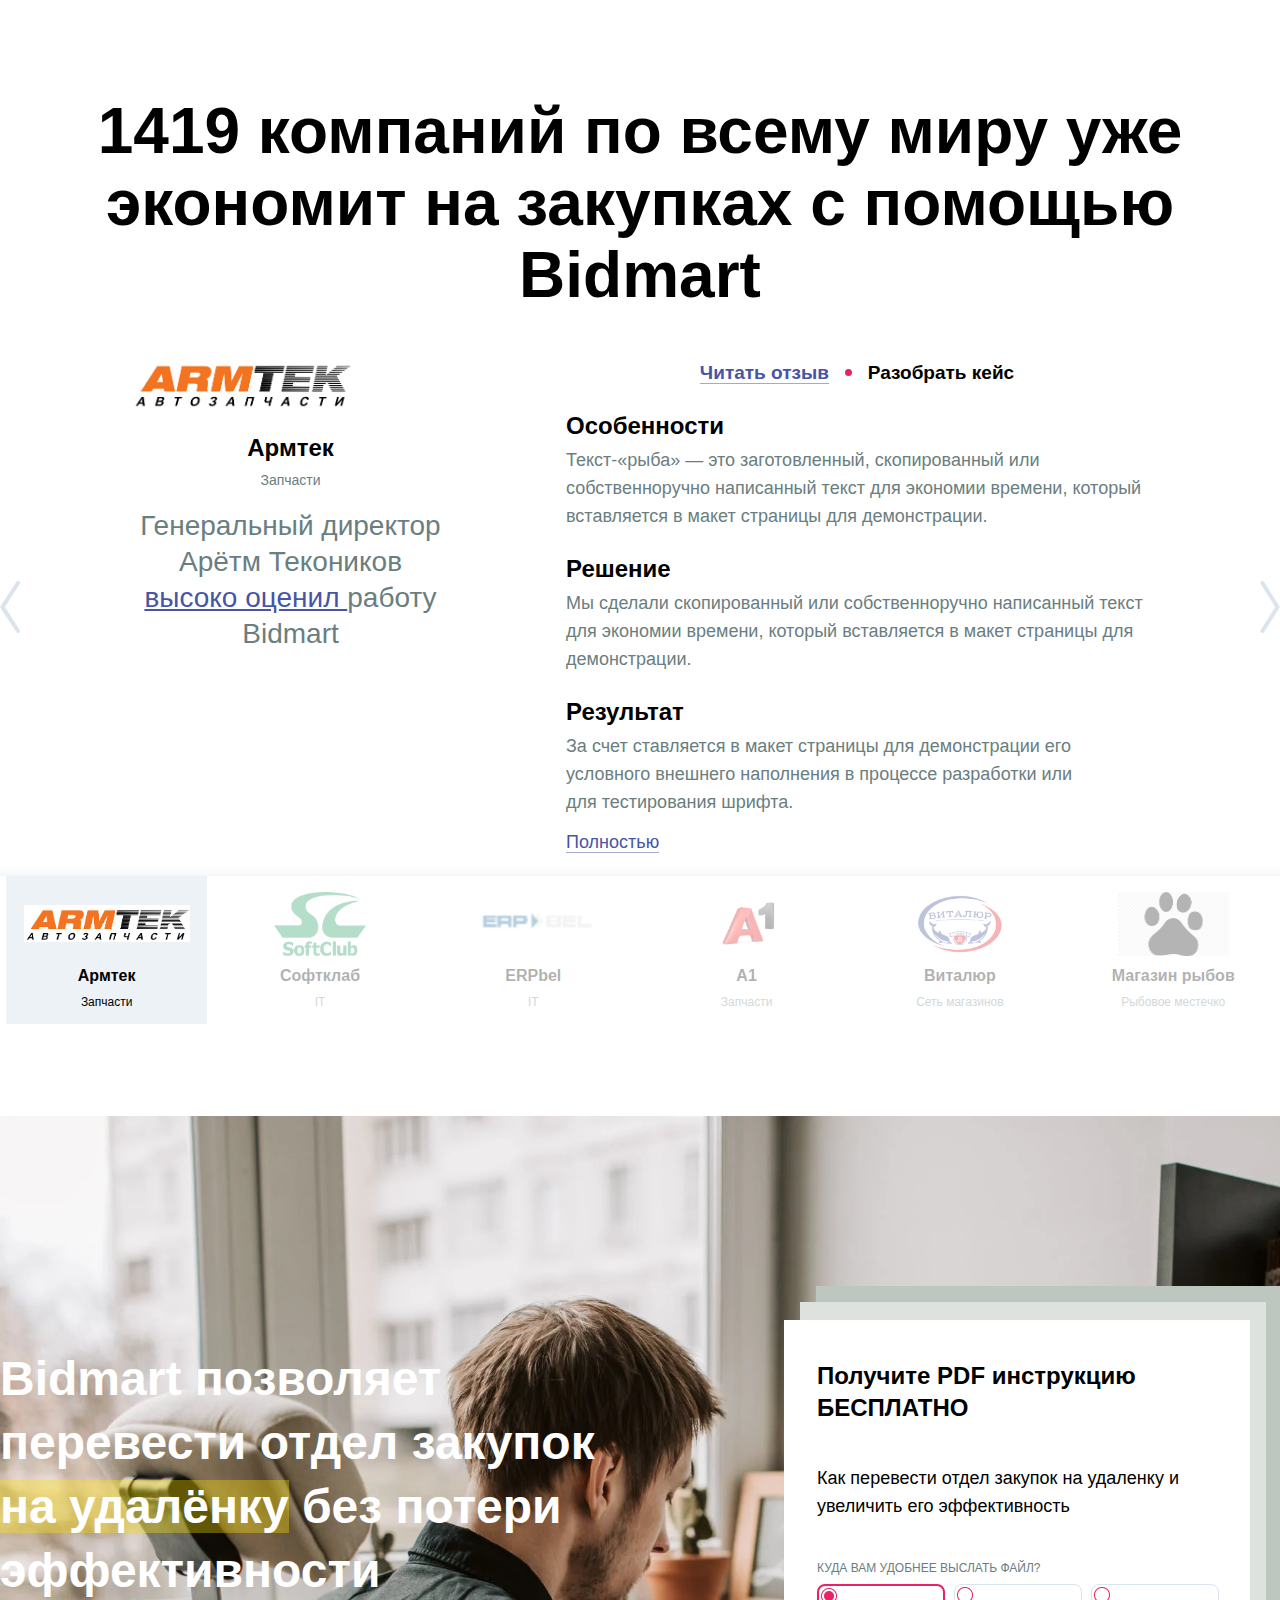
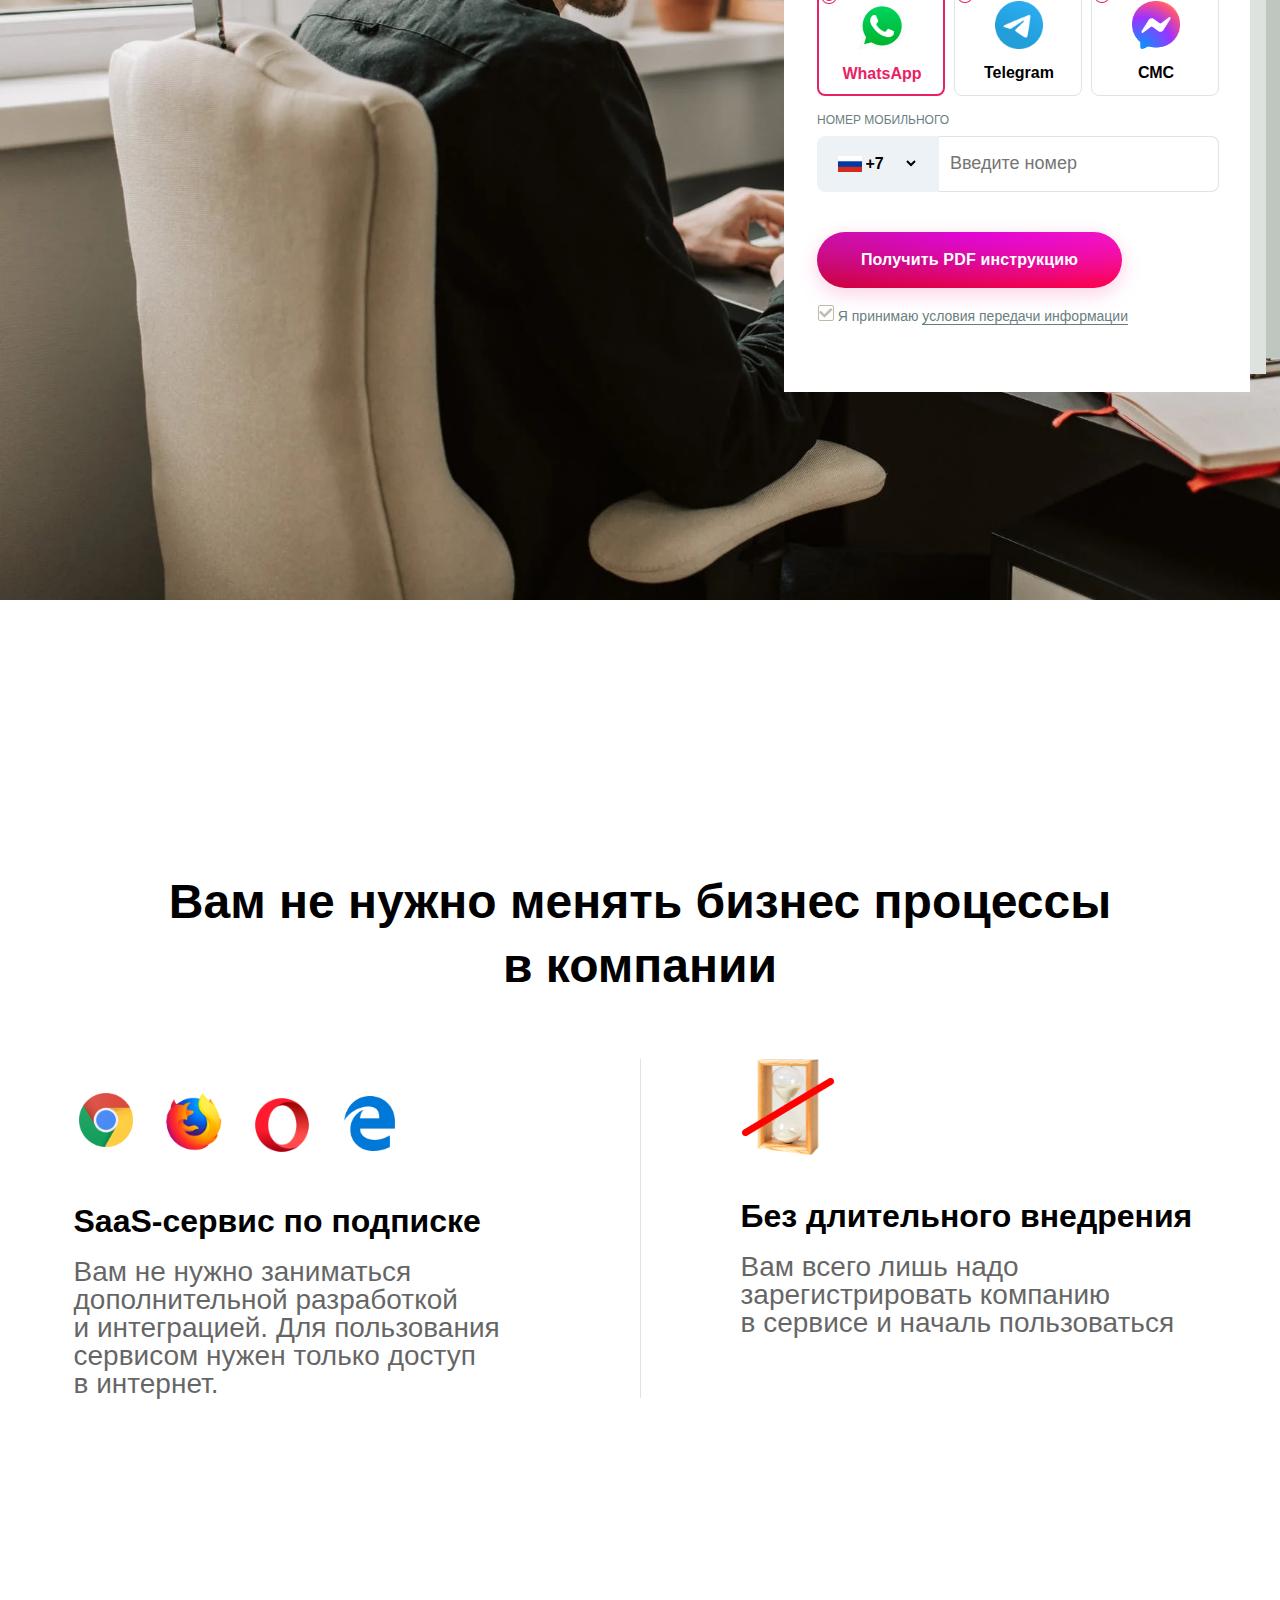
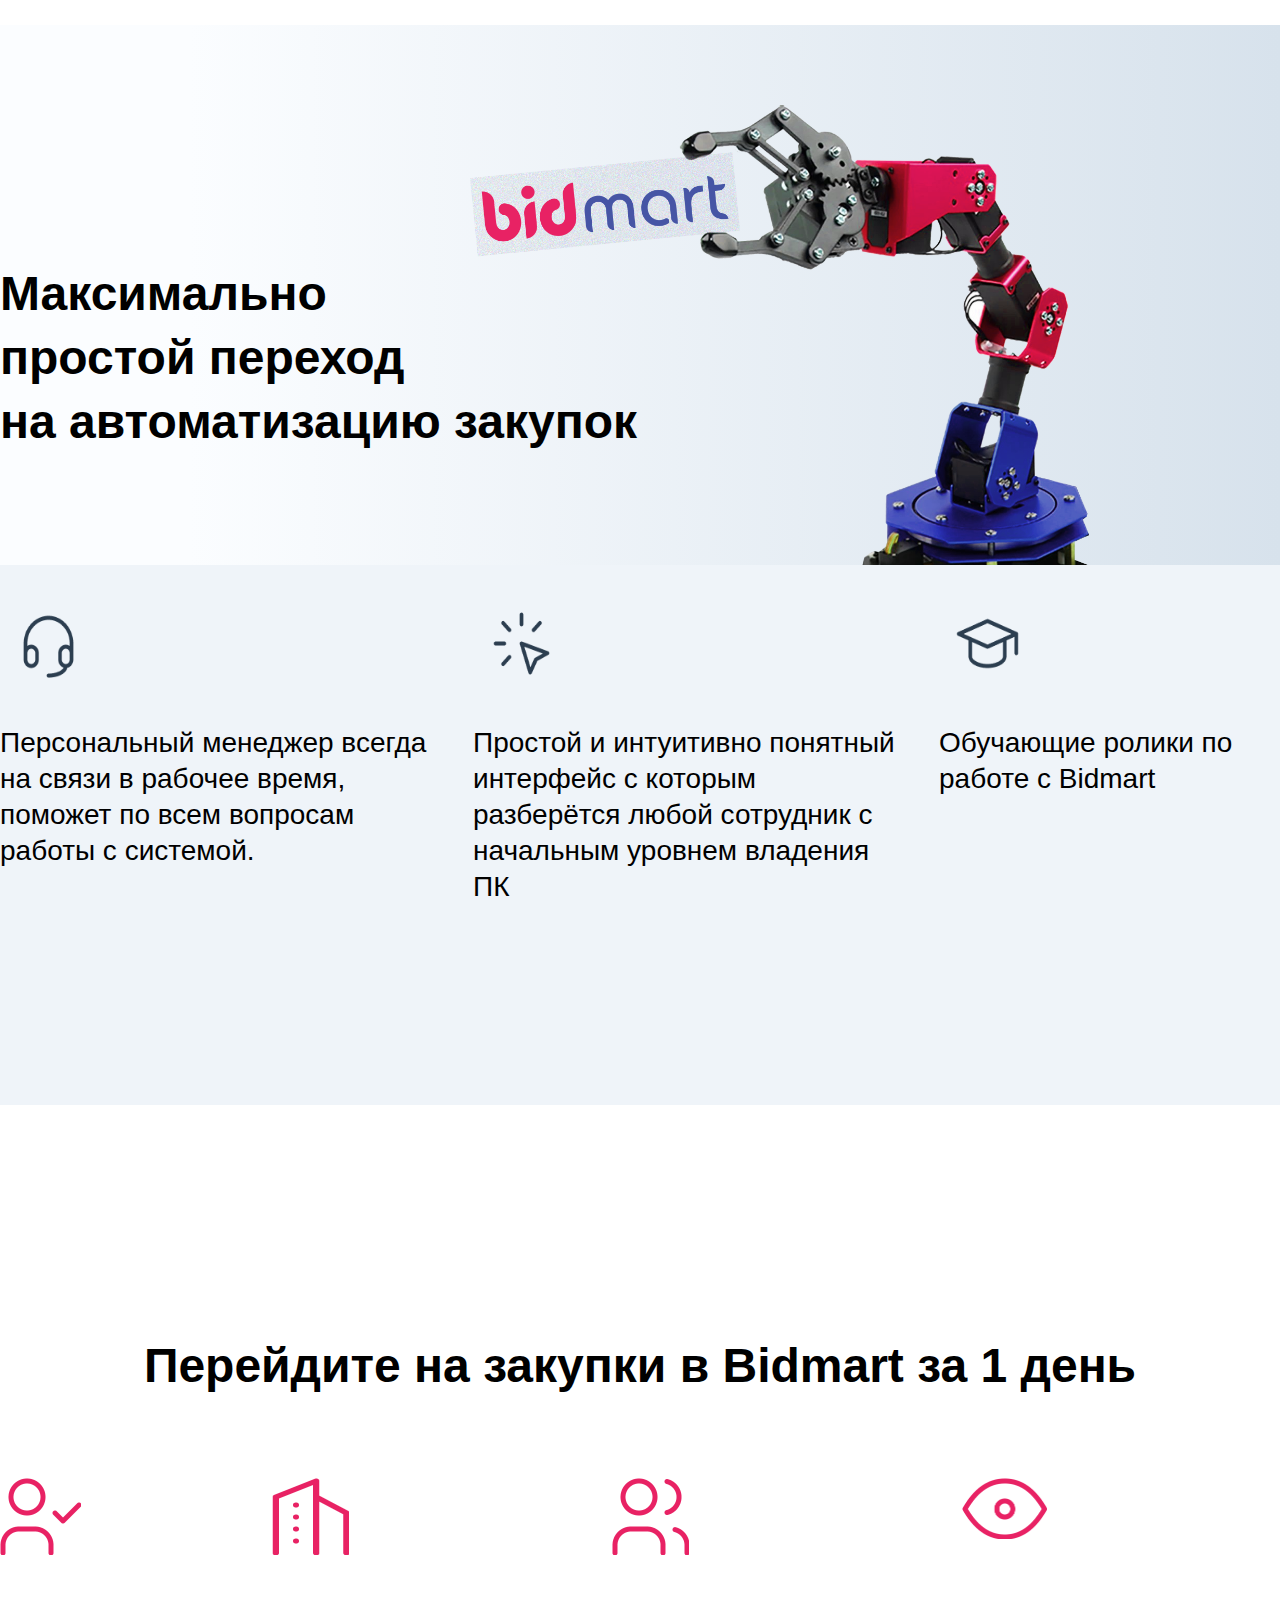
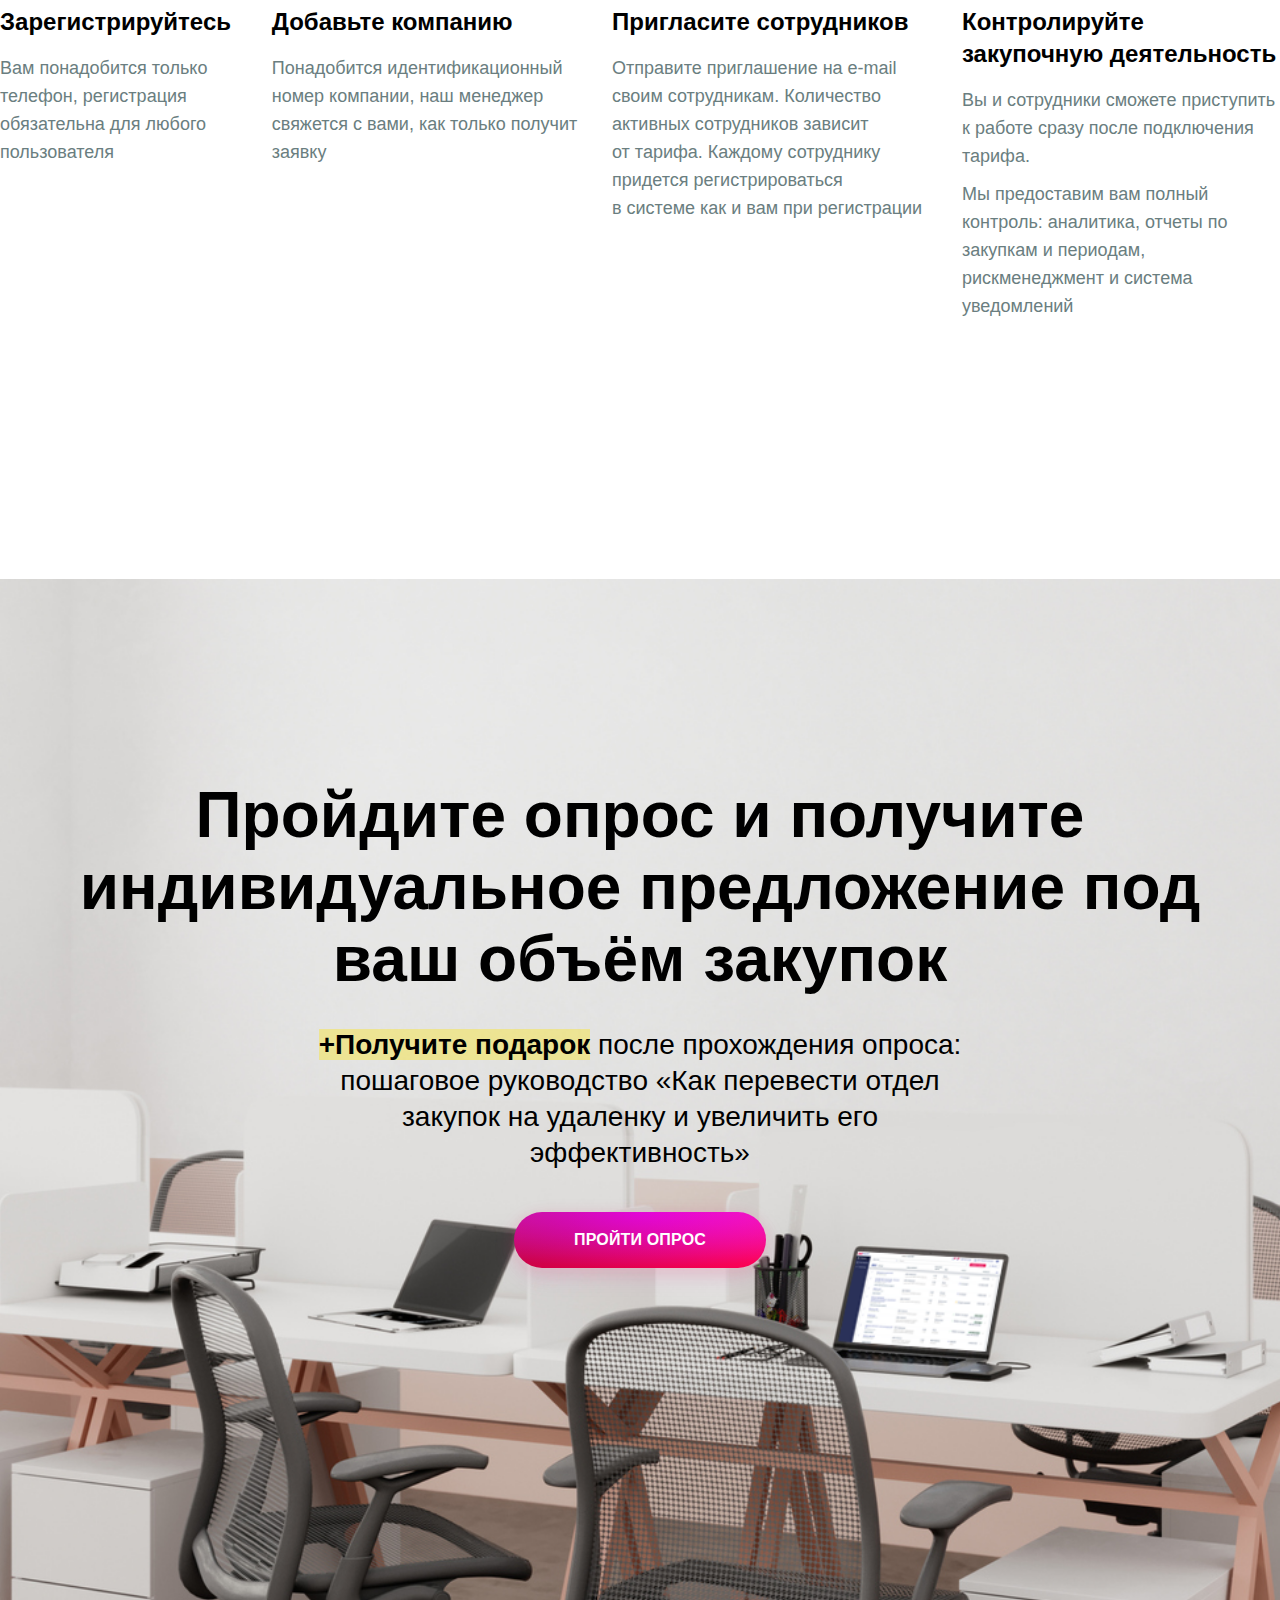
==== commit a281730b: "5blocksadded." ====
--- a/index.html
+++ b/index.html
@@ -695,6 +695,258 @@
         </div>
       </div>
     </div>
+    <div class="info-block-8">
+      <div class="block-8__content">
+        <div class="block-8__head">
+          Вам не нужно менять бизнес процессы в компании
+        </div>
+        <div class="block-8__row">
+          <div class="block-8__column">
+            <div class="block-8__title-img-row">
+              <div class="block-8-img">
+                <img src="img/block-8-img-1.png" alt="">
+              </div>
+              <div class="block-8-img">
+                <img src="img/block-8-img-2.png" alt="">
+              </div>
+              <div class="block-8-img">
+                <img src="img/block-8-img-3.png" alt="">
+              </div>
+              <div class="block-8-img">
+                <img src="img/block-8-img-4.png" alt="">
+              </div>
+            </div>
+            <div class="block-8__column-title">
+              SaaS-сервис по подписке
+            </div>
+            <div class="block-8__column-text">
+              Вам не нужно заниматься дополнительной разработкой и интеграцией.  Для пользования сервисом нужен только доступ в интернет.
+            </div>
+          </div>
+          <div class="block-8__column rectangel block-8__separator"></div>
+          <div class="block-8__column">
+            <div class="block-8__column-head-img">
+              <img src="img/block-8-img-5.png" alt="">
+            </div>
+            <div class="block-8__column-title">
+              Без длительного внедрения
+            </div>
+            <div class="block-8__column-text"> 
+              Вам всего лишь надо зарегистрировать компанию в сервисе и началь пользоваться
+            </div>
+          </div>
+        </div>
+      </div>
+    </div>
+    <div class="info-block-9">
+      <div class="block-9-firsthalf">
+        <div class="block-9-firsthalf__content">
+          <div class="block-9-firsthalf-title">
+            Максимально <p>простой переход</p> на автоматизацию закупок
+          </div>
+          <div class="block-9-firsthalf-img">
+            <img src="img/block-9-bg.png" alt="">
+          </div>
+        </div>
+      </div>
+      <div class="block-9-secondhalf">
+        <div class="block-9-secondhalf__content">
+          <div class="block-9-secondhalf__column">
+            <div class="block-9-secondhalf__img">
+              <img src="/img/block-9-img-1.png" alt="">
+            </div>
+            <div class="block-9-secondhalf__text">
+              Персональный менеджер всегда на связи в рабочее время, поможет по всем вопросам работы с системой.
+            </div>
+          </div>
+          <div class="block-9-secondhalf__column">
+            <div class="block-9-secondhalf__img">
+              <img src="/img/block-9-img-2.png" alt="">
+            </div>
+            <div class="block-9-secondhalf__text">
+              Простой и интуитивно понятный интерфейс с которым разберётся любой сотрудник с начальным уровнем владения ПК
+            </div>
+          </div>
+          <div class="block-9-secondhalf__column">
+            <div class="block-9-secondhalf__img">
+              <img src="/img/block-9-img-3.png" alt="">
+            </div>
+            <div class="block-9-secondhalf__text">
+              Обучающие ролики по работе с Bidmart
+            </div>
+          </div>
+        </div>
+      </div>
+    </div>
+    <div class="info-block-10">
+      <div class="block-10-content container">
+        <div class="block-10__head">
+          Перейдите на закупки в Bidmart за 1 день
+        </div>
+        <div class="block-10__row">
+          <div class="block-10__column">
+            <div class="block-10__img first-column-img">
+              <img src="img/block-10-img-1.png" alt="">
+            </div>
+            <div class="block-10__title">
+              Зарегистрируйтесь
+            </div>
+            <div class="block-10__text">
+              Вам понадобится только телефон, регистрация обязательна для любого пользователя
+            </div>
+          </div>
+          <div class="block-10__column">
+            <div class="block-10__img second-column-img">
+              <img src="img/block-10-img-2.png" alt="">
+            </div>
+            <div class="block-10__title">
+              Добавьте компанию
+            </div>
+            <div class="block-10__text">
+              Понадобится идентификационный номер компании, наш менеджер свяжется с вами, как только получит заявку
+            </div>
+          </div>
+          <div class="block-10__column">
+            <div class="block-10__img third-column-img">
+              <img src="img/block-10-img-3.png" alt="">
+            </div>
+            <div class="block-10__title">
+              Пригласите сотрудников
+            </div>
+            <div class="block-10__text">
+              Отправите приглашение на e-mail своим сотрудникам. Количество активных сотрудников зависит от тарифа. Каждому сотруднику придется регистрироваться в системе как и вам при регистрации
+            </div>
+          </div>
+          <div class="block-10__column">
+            <div class="block-10__img four-column-img">
+              <img src="img/block-10-img-4.png" alt="">
+            </div>
+            <div class="block-10__title">
+              Контролируйте закупочную деятельность
+            </div>
+            <div class="block-10__text">
+              Вы и сотрудники сможете приступить к работе сразу после подключения тарифа. 
+<p>Мы предоставим вам полный контроль: аналитика, отчеты по закупкам и периодам, рискменеджмент и система уведомлений</p>
+            </div>
+          </div>
+        </div>
+      </div>
+    </div>
+    <div class="info-block-11">
+      <div class="block-11__content">
+        <div class="block-11__title">
+          Пройдите опрос и получите индивидуальное предложение под ваш объём закупок
+        </div>
+        <div class="block-11__text">
+          <span>+Получите подарок</span> после прохождения опроса: пошаговое руководство «Как перевести отдел закупок на удаленку и увеличить его эффективность»
+        </div>
+        <div class="block-11__button">
+          <a href="" class="block-11__button button">Пройти опрос</a>
+        </div>
+      </div>
+    </div>
+    <div class="info-block-12">
+      <div class="block-12__container container">
+        <div class="block-12__head">
+          Доверьте свой бизнес системе разработанной профессионалами закупок
+        </div>
+        <div class="block-12__subtitle">
+          Рассказываем о четырех из команды в 47 человек
+        </div>
+        <div class="block-12__person-sector">
+          <div class="sector__img">
+            <img src="img/block-12-sectorimg.png" alt="">
+          </div>
+          <div class="person-sector__info">
+            <div class="person-sector__name">
+              Илья Коржик
+            </div>
+            <div class="person-sector__position">
+              Коммерческий директор
+            </div>
+            <div class="person-sector__row">
+              <div class="person-sector__column">
+                <div class="person-sector__head">
+                  10 лет
+                </div>
+                <div class="person-sector__text">
+                  В автоматизации и оптимизации закупочной сферы
+                </div>
+              </div>
+              <div class="person-sector__column">
+                <div class="person-sector__head">
+                  4 место
+                </div>
+                <div class="person-sector__text">
+                  Рейтинг автоматизации закупок СНГ 2020 года
+                </div>
+              </div>
+              <div class="person-sector__column">
+                <div class="person-sector__head">
+                  Первый
+                </div>
+                <div class="person-sector__text">
+                  Кто будет говорить с вами о пользе нашего продукта для вашей компании
+                </div>
+              </div>
+            </div>
+            <div class="person-sector__quote">
+              «Наша миссия сделать закупочную деятельность прозрачной и честной» — любит подчеркивать Илья
+            </div>
+          </div>
+        </div>
+        <div class="block-12__sliderpersons">
+          <div class="sliderpersons__person">
+            <div class="person__img">
+              <img src="img/block-12-img-1.png" alt="">
+            </div>
+          
+          <div class="sliderpersons__name">
+            Виктор Соловьев
+          </div>
+          <div class="sliderpersons__position">
+            Основатель
+          </div>
+        </div>
+        <div class="sliderpersons__person sliderpersons__active">
+          <div class="person__img">
+            <img src="img/block-12-img-2.png" alt="">
+          </div>
+        
+        <div class="sliderpersons__name sliderpersons__active">
+          Илья Коржик
+        </div>
+        <div class="sliderpersons__position">
+          Коммерческий директор
+        </div>
+      </div>
+      <div class="sliderpersons__person">
+        <div class="person__img">
+          <img src="img/block-12-img-3.png" alt="">
+        </div>
+      
+      <div class="sliderpersons__name">
+        Андрей Черношей
+      </div>
+      <div class="sliderpersons__position">
+        Технический руководитель
+      </div>
+    </div>
+    <div class="sliderpersons__person">
+      <div class="person__img">
+        <img src="img/block-12-img-4.png" alt="">
+      </div>
+    
+    <div class="sliderpersons__name">
+      Глеб Лукьяненко
+    </div>
+    <div class="sliderpersons__position">
+      UX дизайнер
+    </div>
+  </div>
+        </div>
+      </div>
+    </div>
   </main>
   <footer class="footer">
 
--- a/css/style.css
+++ b/css/style.css
@@ -1001,7 +1001,7 @@
   padding-left: 11px;
   width: 344px;
   height: 56px;
-  border: 1px solid #DBE3EC;
+  border: 1px solid var(--rectangel-color);
   border-left: none;
   border-top-right-radius: 8px;
   border-bottom-right-radius: 8px;
@@ -1019,7 +1019,7 @@
   display: block;
   width: 100%;
   height: 56px;
-  border: 1px solid #DBE3EC;
+  border: 1px solid var(--rectangel-color);
   border-radius: 8px;
   padding-left: 11px;
 
@@ -1523,7 +1523,7 @@
 /* --------------------------------INFO-BLOCK-7---------------------------- */
 .info-block-7{
   margin-top: 92px;
-  background-image: url(/img/block-7__background.png);
+  background: url(../img/block-7__background.png);
   background-repeat: no-repeat;
   background-size: cover;
   width: 100%;
@@ -1550,7 +1550,7 @@
 }
 .block-7__card{
   margin-top: 20px;
-  background-color: white;
+  background-color: var(--white-color);
   max-width: 466px;
   box-shadow: 16px -18px #DDE2DE, 32px -34px #BDC7BF;
 }
@@ -1589,7 +1589,7 @@
   width: 128px;
   height: 112px;
   border-radius: 8px;
-  border: 1px solid #DBE3EC;
+  border: 1px solid var(--rectangel-color);
   padding: 2px 0 16px 2px;
 }
 .radiobutts__item:last-child{
@@ -1612,11 +1612,11 @@
   position: absolute;
   left: 0;
   top: -12px;
-  background: url(/img/radiobut-unactive.png) 0 0 no-repeat;
+  background: url(../img/radiobut-unactive.png) 0 0 no-repeat;
   background-size: contain;
 }
 .radiobutts__item input[type=radio]:checked + label::before {
-  background: url(/img/radiobut__active.png) 0 0 no-repeat;
+  background: url(../img/radiobut__active.png) 0 0 no-repeat;
   background-size: contain;
 }
 .radio-img{
@@ -1645,7 +1645,7 @@
   padding-left: 11px;
   width: 280px;
   height: 56px;
-  border: 1px solid #DBE3EC;
+  border: 1px solid var(--rectangel-color);
   border-left: none;
   border-top-right-radius: 8px;
   border-bottom-right-radius: 8px;
@@ -1684,7 +1684,7 @@
   background-image: none;
 }
 .block-7__accept input[type="checkbox"]:checked + label::before {
-  background-image: url(/img/check__active.png);
+  background-image: url(../img/check__active.png);
 }
 .radio-active{
   color: #E82264;
@@ -1732,4 +1732,570 @@
   .block-7-form-button{
     width: 280px;
   }
+}
+/* -------------------------------- BLOCK-8 -------------------------------- */
+.info-block-8 {
+  background-color: var(--white-color);
+}
+.block-8__content {
+  max-width: 1133px;
+  margin: 0 auto;
+  padding: 270px 0 227px 0;
+}
+.block-8__head {
+  text-align: center;
+  font-weight: var(--bold-title-weight);
+  font-size: var(--H1-size);
+  line-height: var(--H1-line-height);
+}
+.block-8__row {
+  margin: 0 auto;
+  padding-top:61px;
+  display: flex;
+}
+.block-8__column {
+  max-width: 466px;
+  margin-right: 100px;
+}
+.block-8__column:last-child{
+  margin-right: 0;
+}
+.block-8__column:first-child{
+  margin-top: 32px;
+}
+.block-8__title-img-row {
+  display: flex;
+  justify-content: flex-start;
+  align-items: center;
+}
+.block-8-img {
+  width: 64px;
+  height: 64px;
+  margin-right: 24px;
+  display: flex;
+  text-align: center;
+  justify-content: center ;
+}
+.block-8-img:last-child{
+  margin-top: 5px;
+  margin-right: 0;
+}
+.block-8-img:first-child img{
+  width: 54px;
+  height: 54px;
+  object-fit: contain;
+}
+.block-8-img:nth-child(2) img{
+  width: 59px;
+  height: 59px;
+  object-fit: contain;
+}
+.block-8-img:nth-child(3) img{
+  width: 64px;
+  height: 64px;
+  object-fit: contain;
+}
+.block-8-img:last-child img{
+  width: 52px;
+  height: 55px;
+  object-fit: contain;
+}
+.block-8__column-title {
+  padding: 40px 0 16px 0;
+  font-weight: var(--bold-title-weight);
+  font-size: var(--H2-size);
+  line-height: var(--H2-line-height);
+}
+.block-8__column-text {
+  font-weight: var(--regular-text-weight);
+  font-size: var(--big-text-size);
+  font-weight: var(--big-text-line-height);
+  font-feature-settings: 'tnum' on, 'lnum' on;
+  opacity: 0.6;
+}
+.block-8__column-head-img img{
+  width: 94px;
+  height: 96px;
+}
+
+/* --------------------------- MOBILE-BLOCK-8------------------------------- */
+@media (max-width:840px) {
+  .block-8__content{
+    padding: 170px 0 127px 0 ;
+  }
+  .block-8__row{
+    margin: 0 auto;
+    display: block;
+  }
+  .block-8__separator{
+    width: 0;
+    height: 0;
+    margin: 0;
+  }
+  .block-8__column{
+    margin: 20px auto;
+  }
+  .block-8__column:last-child{
+    margin: 0 auto;
+  }
+  @media (max-width:500px) {
+    .block-8__head{
+      font-size: 200%;
+      line-height: 24px;
+    }
+    .block-8__column-title{
+      text-align: center;
+      font-size:200%;
+    }
+    .block-8__column-text{
+      text-align: center;
+      font-size: 150%;
+    }
+    .block-8__title-img-row{
+      justify-content: center;
+    }
+    .block-8__column-head-img{
+      text-align: center;
+    }
+  }
+} 
+
+/*------------------------------ BLOCK-9 ------------------------------  */
+
+.info-block-9 {
+}
+.block-9-firsthalf {
+  min-height: 540px;
+  background: var(--block1-first-half-color);
+}
+.block-9-firsthalf__content {
+  position: relative;
+  padding: 77px 0 0 0;
+  margin: 0 auto;
+  max-width: 1366px;
+  display: flex;
+  align-items: center;
+}
+.block-9-firsthalf-title {
+  margin-top: 160px;
+  text-align: left;
+  width: 650px;
+  font-weight: var(--bold-title-weight);
+  font-size: var(--H1-size);
+  line-height: var(--H1-line-height);
+}
+.block-9-firsthalf-img {
+  position: absolute;
+  top: 80px; 
+  left: 470px;
+  z-index: 2;
+}
+.block-9-firsthalf-img img{
+  width: 642px;
+  height: 545px;
+}
+.block-9-secondhalf {
+  background-color: var(--block1-second-half-color);
+  position: relative;
+  z-index: 2;
+}
+.block-9-secondhalf__content {
+  margin: 0 auto;
+  max-width: 1366px;
+  padding: 40px 0 200px 0;
+  display: flex;
+}
+.block-9-secondhalf__column {
+  max-width: 434px;
+  margin-right: 32px;
+}
+.block-9-secondhalf__column:first-child{
+ margin-right: 39px;
+
+}
+.block-9-secondhalf__column:last-child{
+  margin-right: 0;
+}
+.block-9-secondhalf__img {
+  text-align: center;
+  width: 96px;
+  height: 96px;
+  margin-bottom: 24px;
+}
+.block-9-secondhalf__img:first-child img{
+  width: 69px;
+  height: 77px;
+}
+.block-9-secondhalf__img:nth-child(2) img{
+  width: 77px;
+  height: 77px;
+}
+.block-9-secondhalf__img:last-child img{
+  width: 85px;
+  height: 61px;
+}
+.block-9-secondhalf__text {
+  color: var(--black-color);
+  font-weight: var(--regular-text-weight);
+  font-size: var(--big-text-size);
+  line-height: var(--big-text-line-height);
+}
+/* -----------------------------MOBILE-BLOCK-9------------------------------- */
+@media (max-width:1133px) {
+  .block-9-firsthalf__content{
+    display: block;
+  }
+  .block-9-firsthalf-title{
+    width: fit-content;
+    margin: 0 auto;
+    text-align: center;
+  }
+  .block-9-firsthalf-img{
+    position: static;
+    margin: 0 auto;
+    text-align: center;
+  }
+  .block-9-secondhalf__content{
+    margin: 0 auto;
+    flex-wrap: wrap;
+  }
+  .block-9-secondhalf__column{
+    margin: 0 auto;
+  }
+}
+@media (max-width:675px) {
+  .block-9-firsthalf-img img{
+    width: 310px;
+    height: 270px;
+  }
+}
+@media (max-width:500px) {
+  .block-9-secondhalf__column{
+    text-align: center;
+    margin: 0 auto;
+  }
+  .block-9-secondhalf__column:first-child {
+    margin: 0 auto;
+  }
+  .block-9-secondhalf__column:last-child {
+    margin: 0 auto;
+  }
+  .block-9-firsthalf{
+    min-height: fit-content;
+  }
+  .block-9-firsthalf-title{
+    font-size: 200%;
+    line-height: 24px;
+  }
+  .block-9-secondhalf__content{
+    display: block;
+    text-align: center;
+    padding: 20px 0 100px 0;
+  }
+  .block-9-secondhalf__img{
+    margin: 0 auto;
+    text-align: center;
+  }
+  .block-9-secondhalf__text{
+    font-size: 150%;
+    line-height: 24px;
+  }
+}
+
+/* --------------------------------BLOCK-10 --------------------------------- */
+
+.info-block-10 {
+}
+.block-10-content{
+  padding: 229px 0 259px 0;
+}
+.container {
+}
+.block-10__head {
+  text-align: center;
+  color: var(--black-color);
+  font-weight: var(--bold-title-weight);
+  font-size: var(--H1-size);
+  line-height: var(--H1-line-height);
+}
+.block-10__row {
+  margin-top: 80px;
+  display: flex;
+}
+.block-10__column {
+  max-width: 318px;
+  margin-right: 32px;
+}
+.block-10__column:last-child{
+  margin-right: 0;
+}
+.block-10__img {
+  width: 96px;
+  height: 96px;
+}
+.first-column-img img{
+  width: 81px;
+  height: 77px;
+}
+.second-column-img img{
+  width: 77px;
+  height: 77px;
+}
+.third-column-img img{
+  width: 77px;
+  height: 77px;
+}
+.four-column-img img{
+  width: 85px;
+  height: 61px;
+}
+.block-10__title {
+  margin: 32px 0 16px 0;
+  font-weight: var(--bold-title-weight);
+  font-size: var(--H3-size);
+  line-height: var(--h3-line-height);
+}
+.block-10__text {
+  color: var(--grey-color);
+  font-size: var(--row-text-size);
+  line-height: var(--row-text-line-height);
+  font-feature-settings: 'tnum' on, 'lnum' on;
+}
+.block-10__text p{
+  padding-top: 10px;
+}
+/* --------------------------- MOBILE-BLOCK-10 --------------------------- */
+
+@media (max-width:1000px) {
+  .block-10__row{
+    max-width: 950px;
+    margin: 0 auto;
+    flex-wrap: wrap;
+  }
+  .block-10__column{
+    margin: 10px auto;
+  }
+  .block-10__column:last-child{
+    margin: 0 auto;
+  }
+}
+@media (max-width:500px) {
+  .block-10-content{
+    padding: 129px 0 159px 0;
+  }
+  .block-10__row{
+    padding: 30px;
+  }
+  .block-10__column{
+    text-align: center;
+  }
+  .block-10__img{
+    margin: 0 auto;
+  }
+  .block-10__head{
+    font-size: 200%;
+    line-height: 24px;
+  }
+  .block-10__title{
+    font-size: 160%;
+  }
+  .block-10__text{
+    font-size: 150%;
+  }
+}
+
+/* -------------------------------- BLOCK-11 --------------------------------- */
+
+.info-block-11 {
+  background: url(../img/block-11-bg.png) no-repeat;
+  background-size: cover;
+  background-position: center;
+  width: 100%;
+  height: 100%;
+}
+.block-11__content {
+  max-width: 1133px;
+  padding: 200px 0 427px 0;
+  margin: 0 auto;
+}
+.block-11__title {
+  text-align: center;
+  color: var(--black-color);
+  font-weight: var(--bold-title-weight);
+  font-size: 64px;
+  line-height: 72px;
+}
+.block-11__text {
+  margin: 32px auto 41px auto;
+  text-align: center;
+  max-width: 693px;
+  font-weight: var(--regular-text-weight);
+  font-size: var(--big-text-size);
+  line-height: var(--big-text-line-height);
+}
+.block-11__text span{
+   background: rgba(255, 230, 0, 0.35);
+   font-weight: var(--bold-title-weight);
+}
+.block-11__button {
+  letter-spacing: 0.01em;
+text-transform: uppercase;
+font-feature-settings: 'tnum' on, 'lnum' on;
+  margin: 0 auto;
+  width: 252px;
+}
+
+/* -----------------------------  MOBILE-BLOCK-11 ------------------------- */
+@media (max-width:906px) {
+  .block-11__title{
+    font-size: 250%;
+    line-height: 36px;
+  }
+  .block-11__text{
+    font-size: 150%;
+  }
+}
+@media (max-width:510px) {
+  .block-11__content{
+    padding: 100px 0 227px 0;
+  }
+  .block-11__title{
+    font-size: 210%;
+    line-height: 36px;
+  }
+  .block-11__text{
+    font-size: 150%;
+  }
+}
+
+/* --------------------------------BLOCK-12------------------------------- */
+
+.info-block-12 {
+}
+.block-12__container {
+  padding: 64px 0 31px 0;
+}
+.container {
+}
+.block-12__head {
+  color: var(--black-color);
+  font-weight: var(--bold-title-weight);
+  font-size: var(--H1-size);
+  line-height: var(--H1-line-height);
+  text-align: center;
+}
+.block-12__subtitle {
+  padding: 30px 0 80px 0 ;
+  color: var(--black-color);
+  font-weight: var(--regular-text-weight);
+  font-size: var(--middle-text-size);
+  line-height: var(--big-text-line-height);
+  text-align: center;
+}
+.block-12__person-sector {
+  
+  display: flex;
+}
+.sector__img {
+  min-width: 667px;
+  margin-right: 32px;
+  padding-left: 277px;
+  width: 285px;
+  height: 459px;
+}
+.sector__img img{
+  width: 285px;
+  height: 459px;
+}
+.person-sector__info {
+
+  max-width: 667px;
+}
+.person-sector__name {
+  color: var(--black-color);
+  font-weight: var(--bold-title-weight);
+  font-size: var(--H2-size);
+  line-height: var(--H2-line-height);
+}
+.person-sector__position {
+  padding: 8px 0 43px 0;
+  color: var(--grey-color);
+  font-weight: var(--regular-text-weight);
+  font-size: var(--middle-text-size);
+  line-height: var(--big-text-line-height);
+}
+.person-sector__row {
+  display: flex;
+}
+.person-sector__column {
+  margin-right: 32px;
+}
+.person-sector:last-child{
+  margin-right: 0;
+}
+.person-sector__head {
+  color: var(--black-color);
+  font-weight: var(--bold-title-weight);
+  font-size: var(--H3-size);
+  line-height: var(--h3-line-height);
+}
+.person-sector__text {
+  padding: 10px 0 16px 0;
+  color: var(--grey-color);
+  font-weight: var(--regular-text-weight);
+  font-size: 14px;
+  line-height: 20px;
+}
+.person-sector__quote {
+  color: var(--grey-color);
+  font-size: var(--big-text-size);
+  font-weight: var(--regular-text-weight);
+  line-height: var(--big-text-line-height);
+}
+.block-12__sliderpersons {
+  margin: 0 auto;
+  display: flex;
+}
+.sliderpersons__person {
+  padding: 24px 0;
+  text-align: center;
+  margin-right: 32px;
+  width: 318px;
+  height: 252px;
+  cursor: pointer;
+}
+.sliderpersons__person:last-child{
+  margin-right: 0;
+}
+.person__img {
+  margin: 0 auto;
+  width: 128px;
+  height: 128px;
+}
+.person__img img{
+  border-radius: 50%;
+  width: 128px;
+  height: 128px;
+}
+.sliderpersons__name {
+  margin: 0 auto;
+  width: fit-content;
+  border-bottom: 1px solid rgba(70, 85, 165, 0.5);
+  padding: 8px 0;
+  color: var(--purple-color);
+  font-weight: var(--bold-title-weight);
+  font-size: var(--H3-size);
+  line-height: var(--h3-line-height);
+
+}
+.sliderpersons__position {
+  color: var(--grey-color);
+  font-weight: var(--regular-text-weight);
+  font-size:var(--row-text-size);
+  line-height: var(--row-text-line-height);
+}
+.sliderpersons__active {
+  border-bottom: none;
+  background-color: var(--bg-color-white);
+  color: var(--black-color);
 }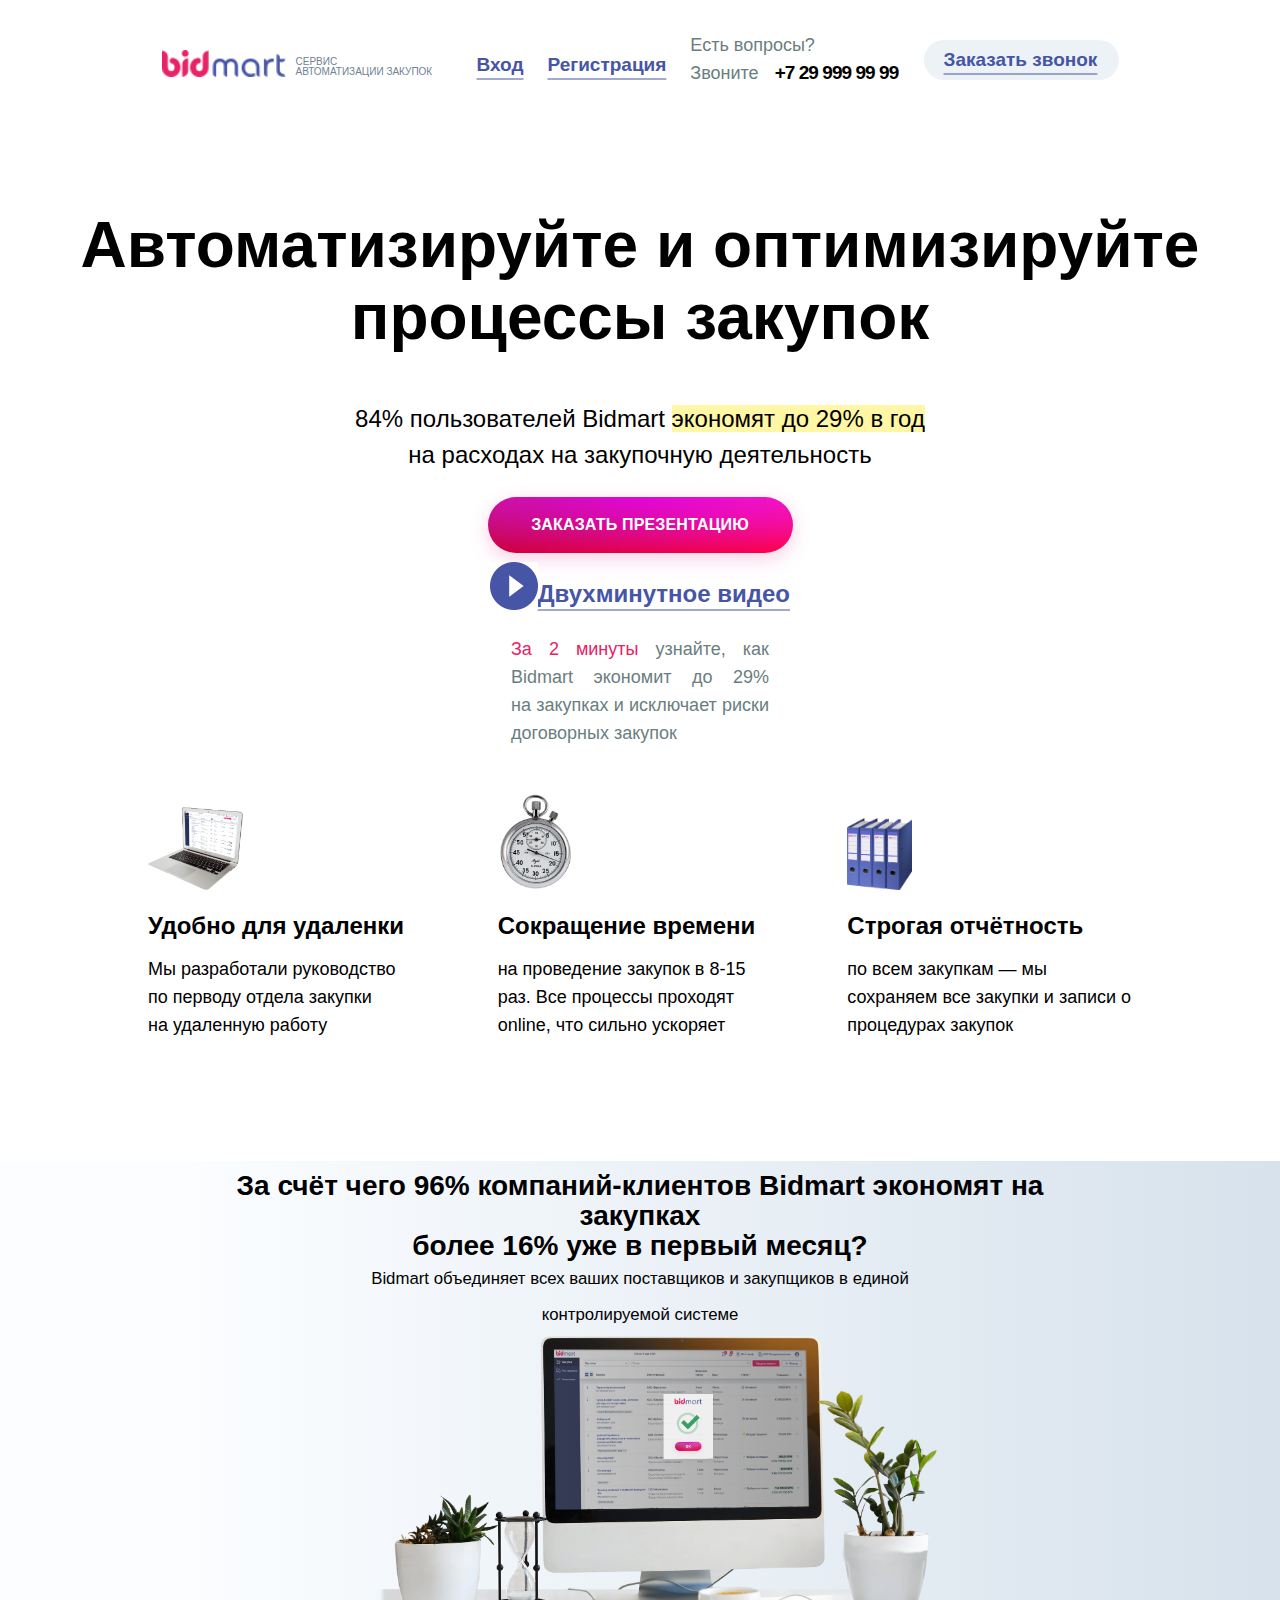
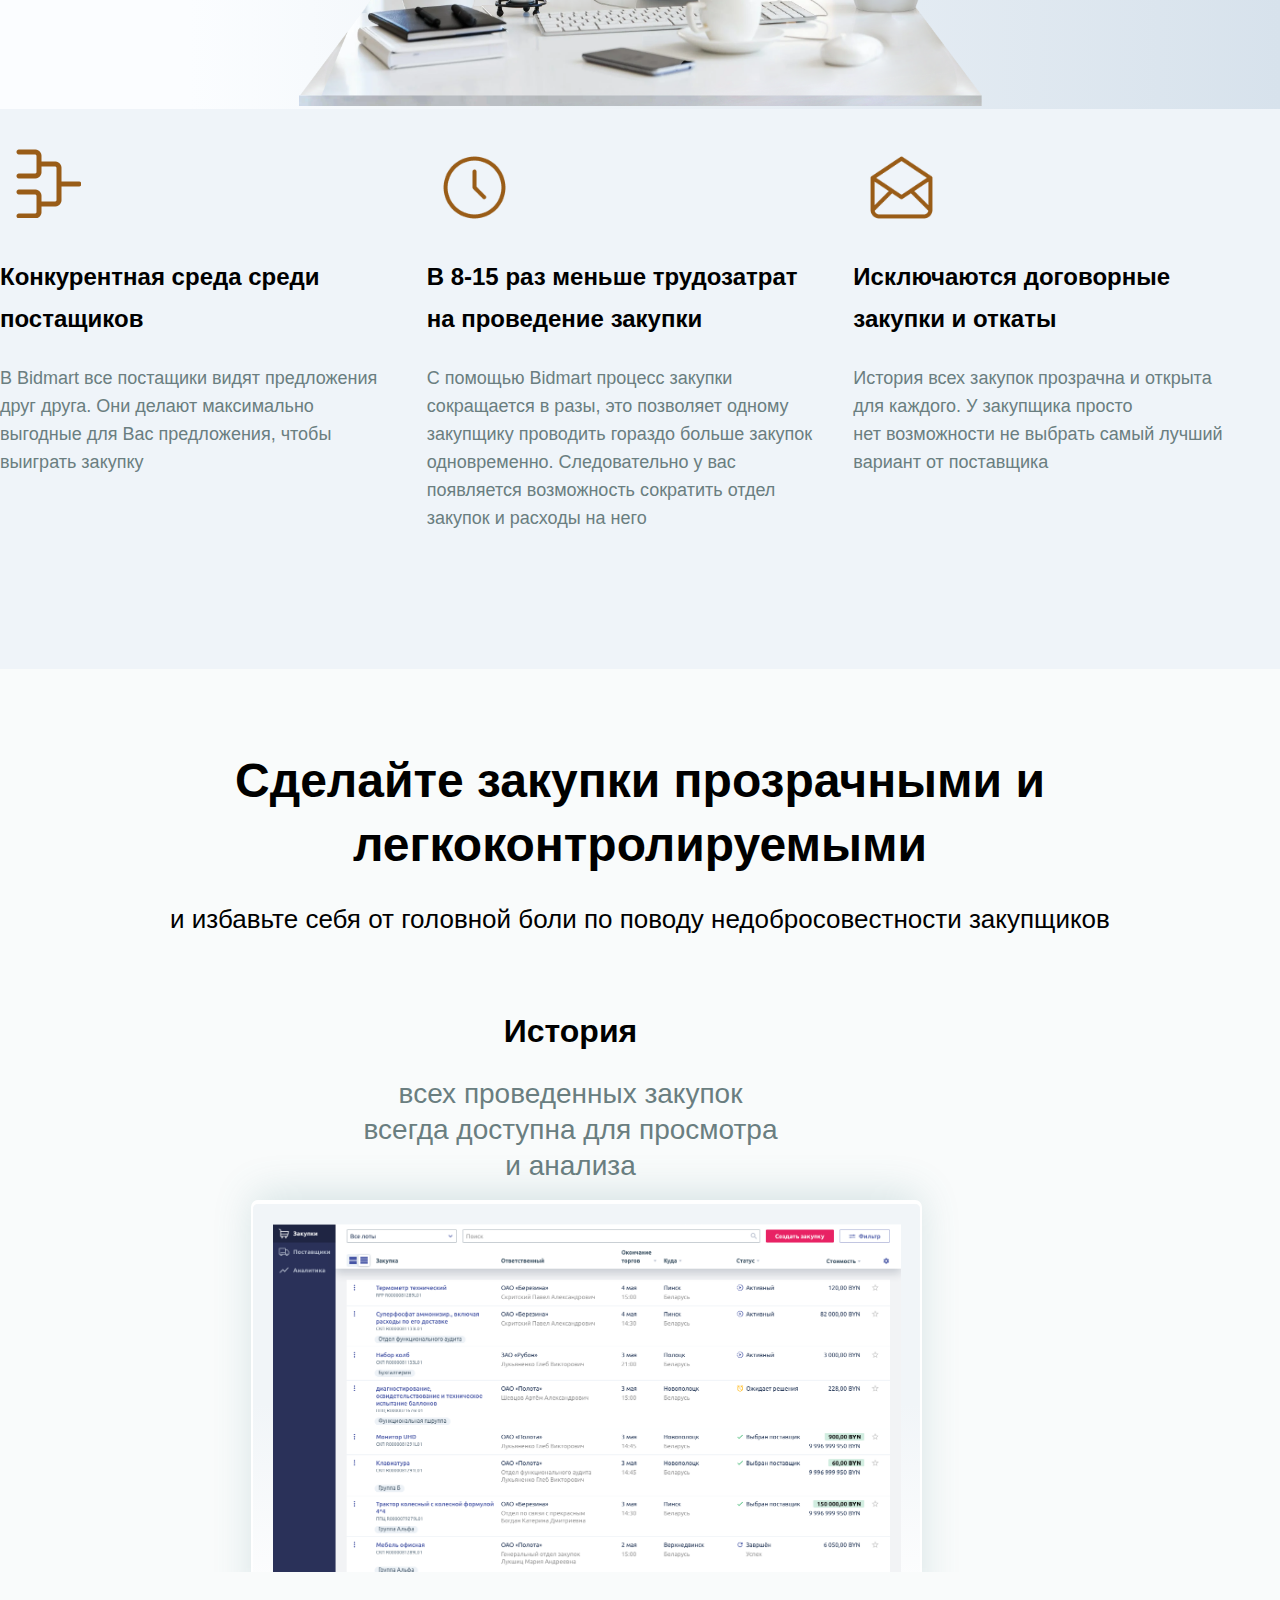
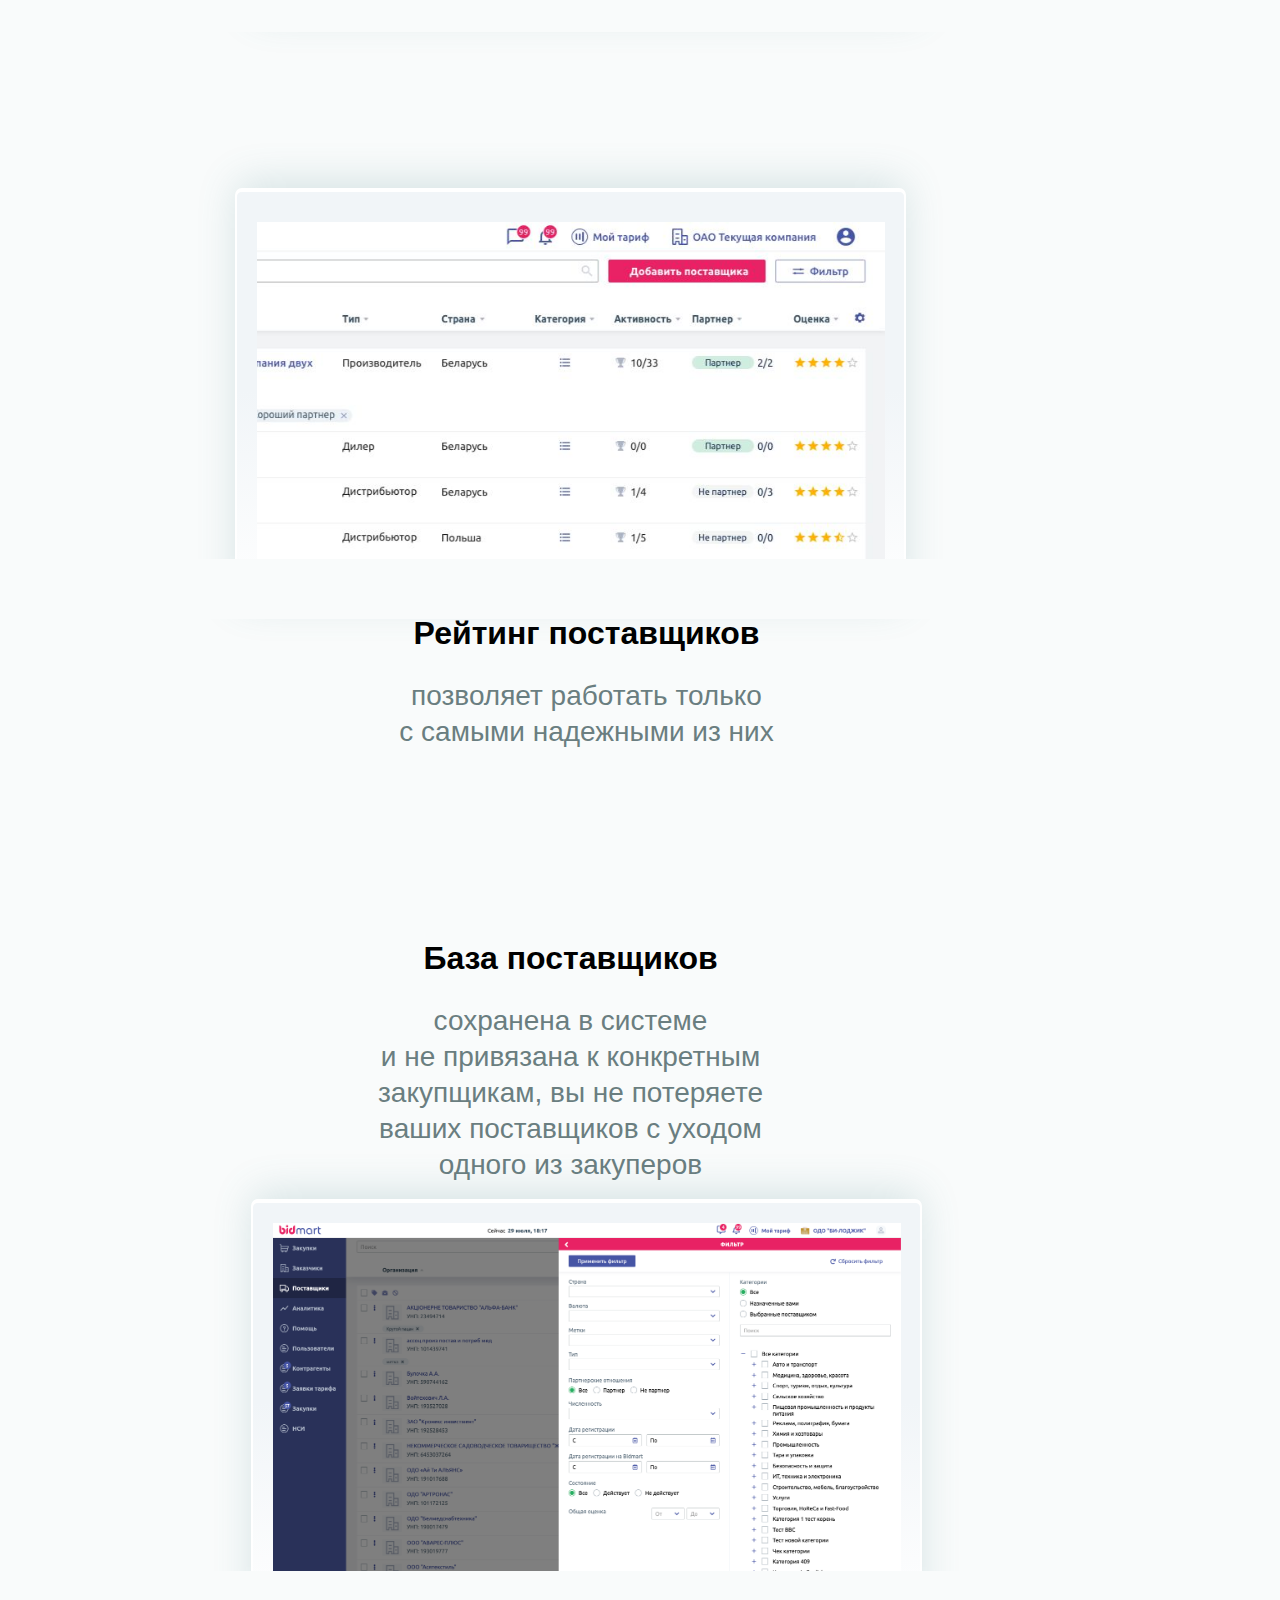
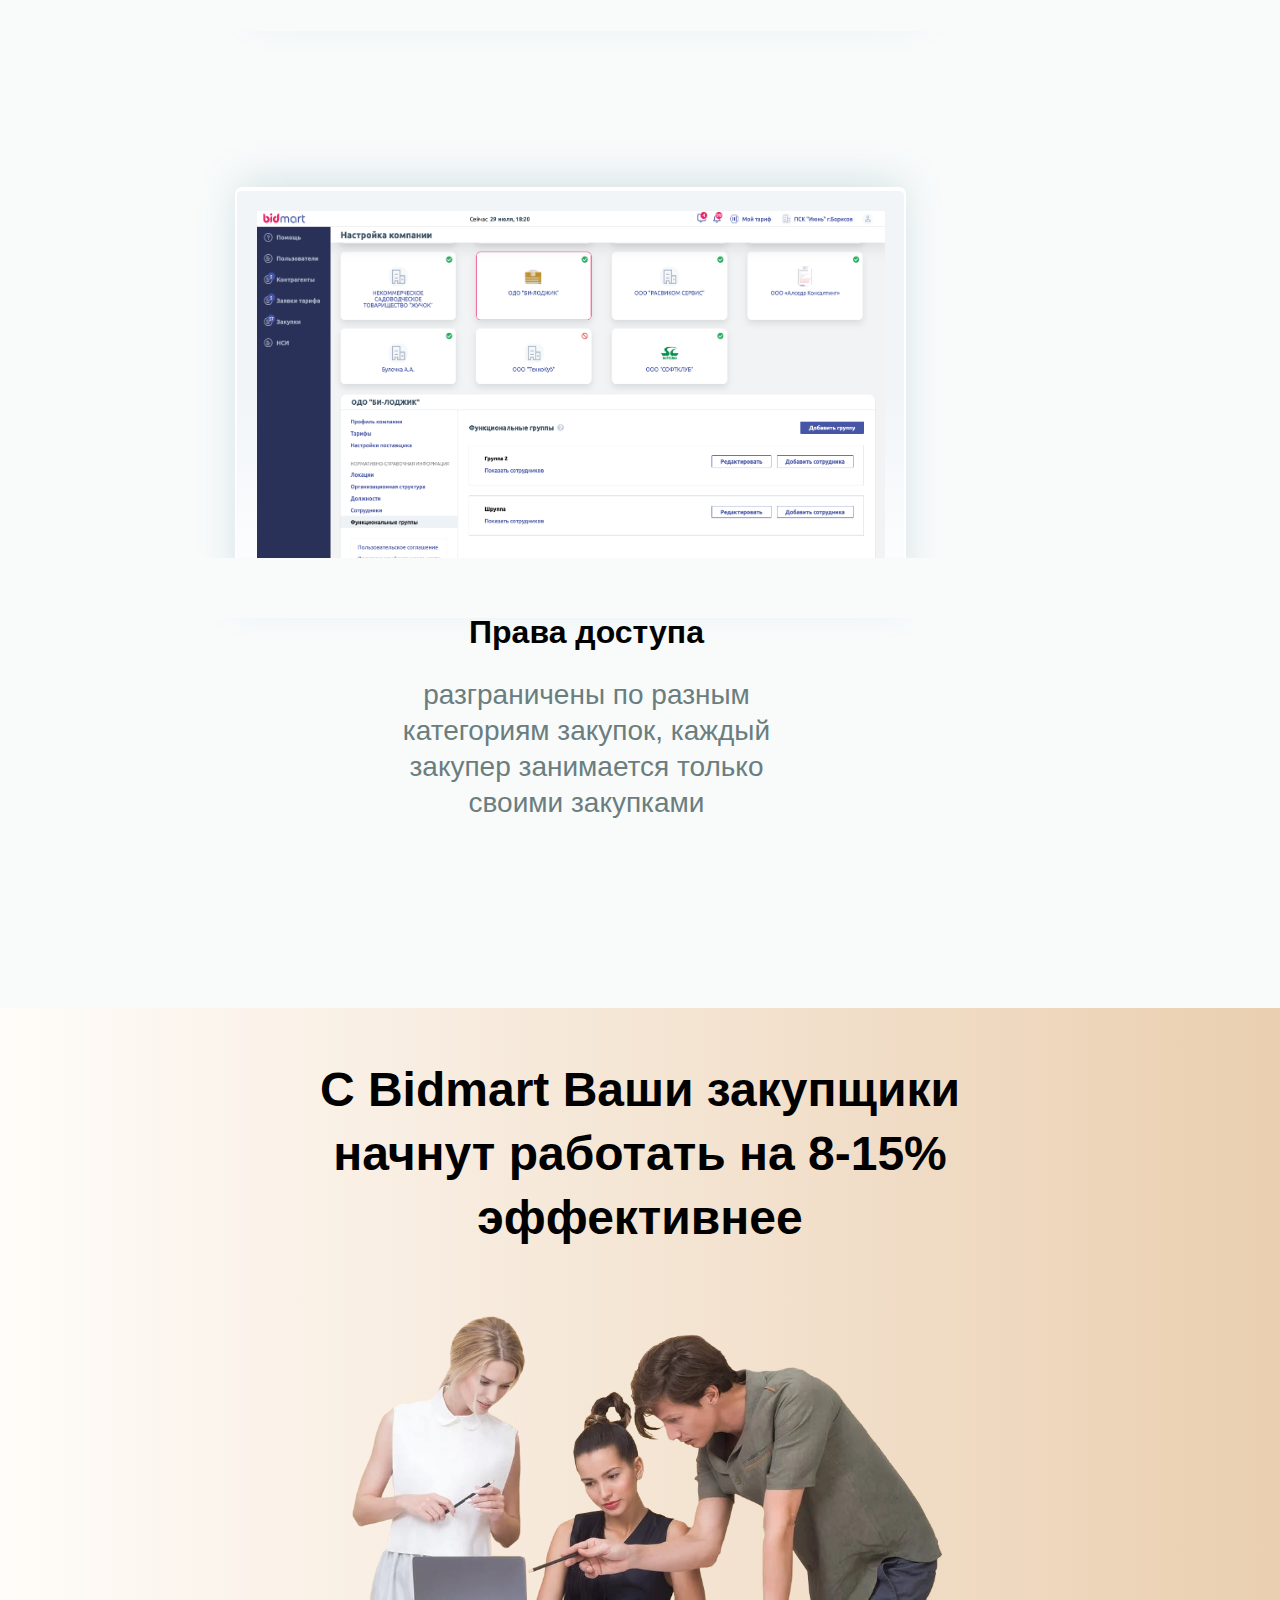
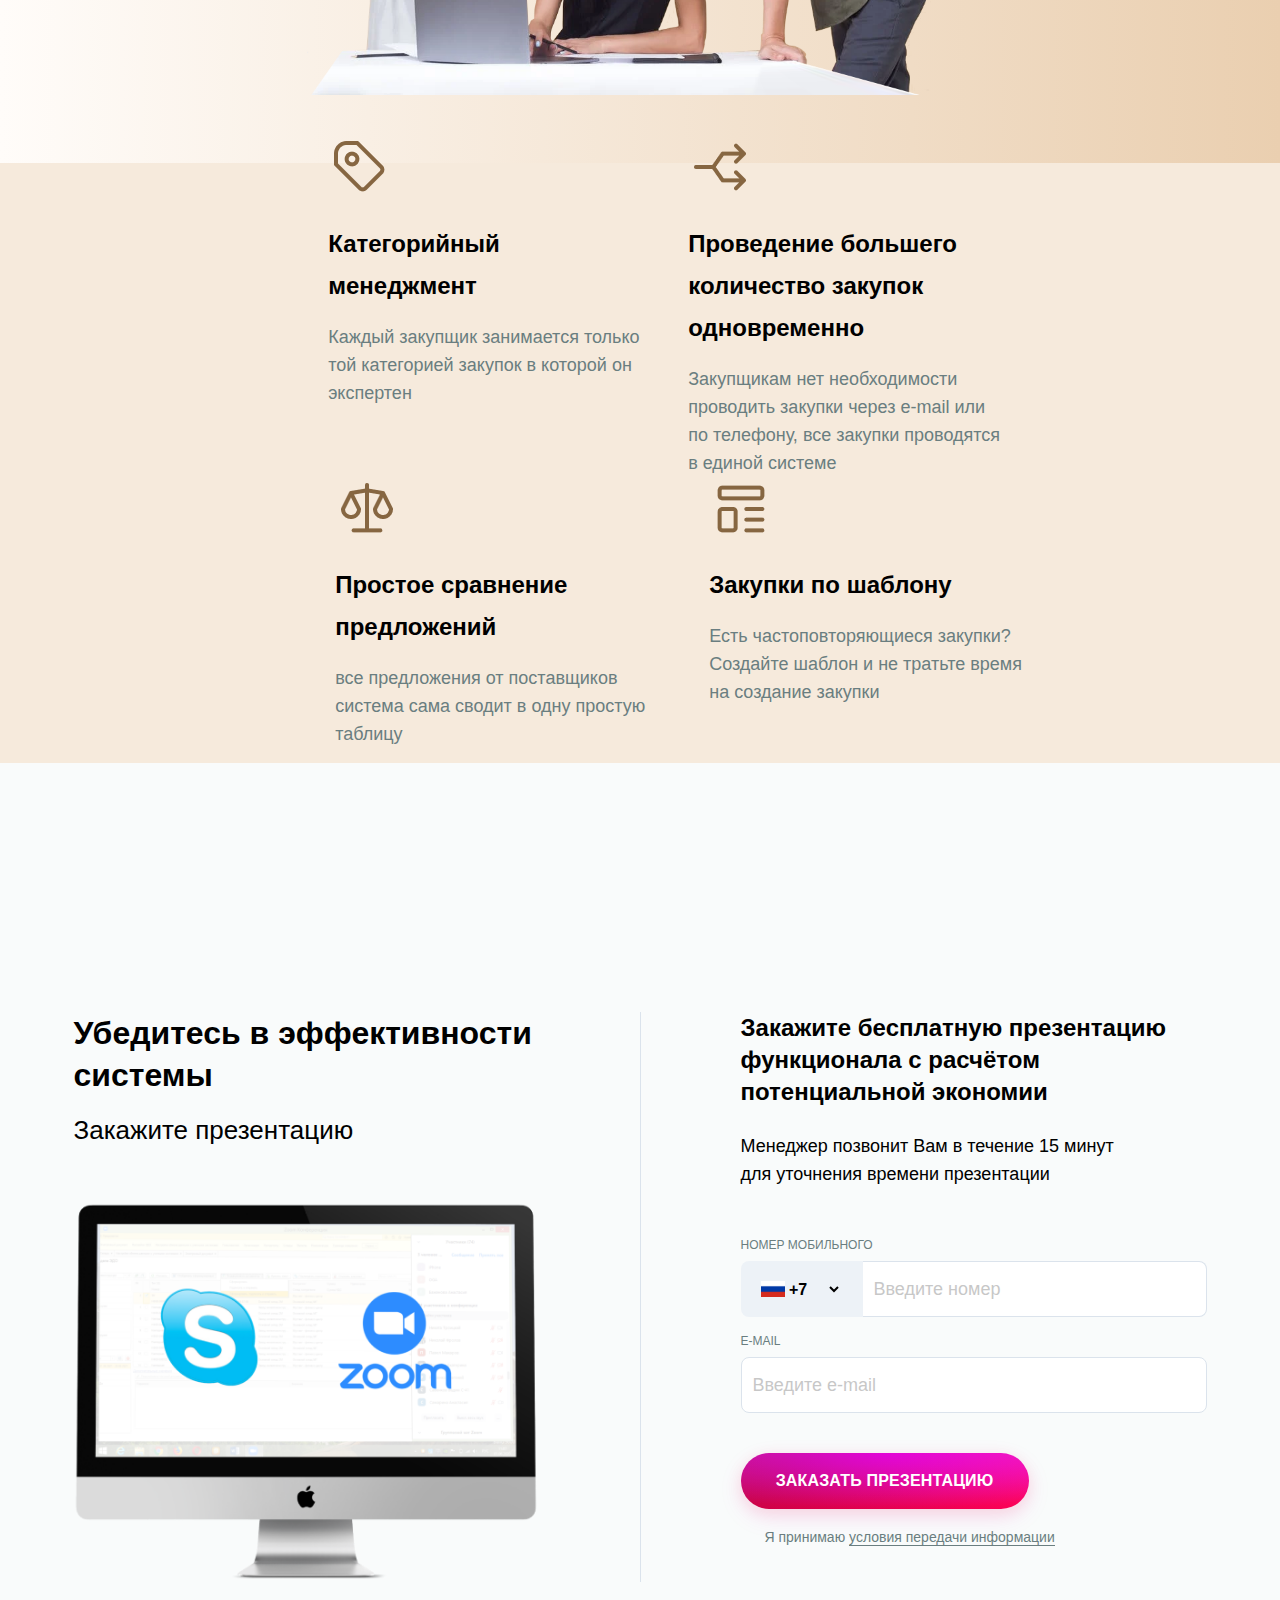
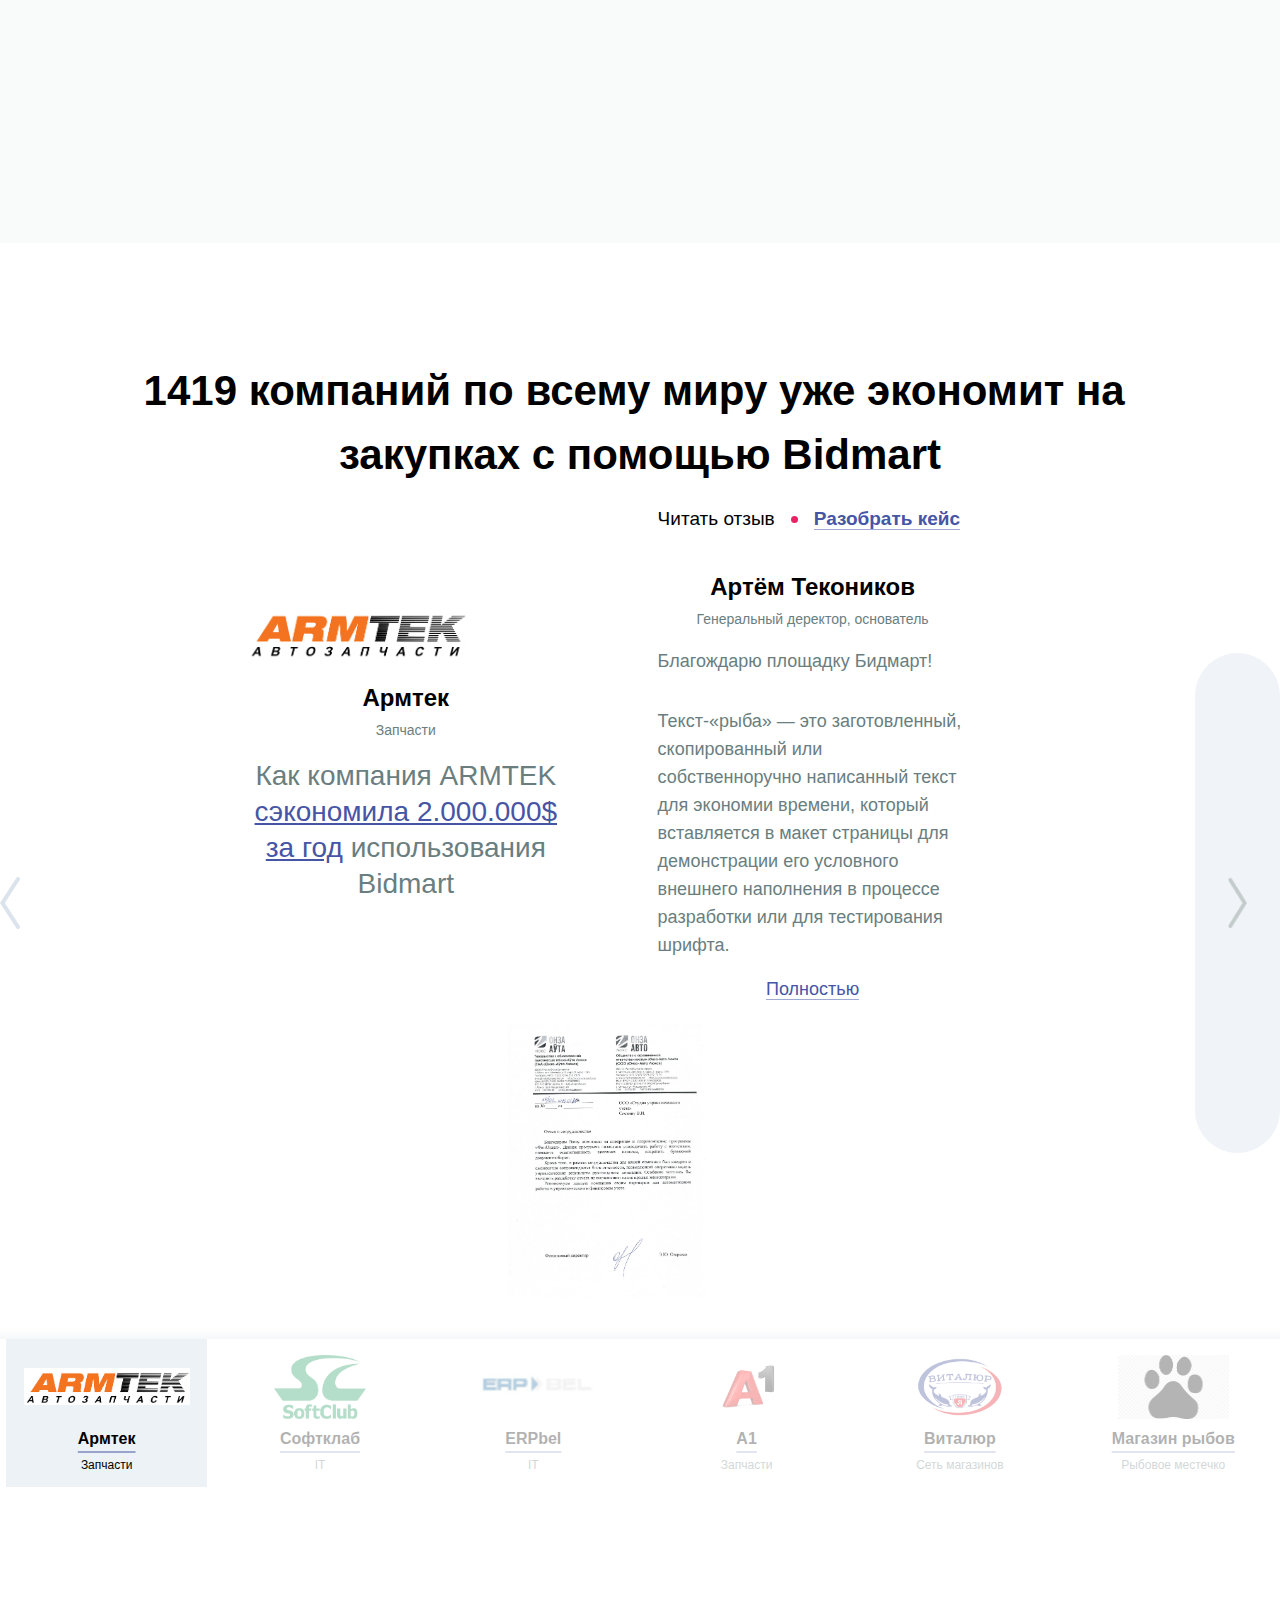
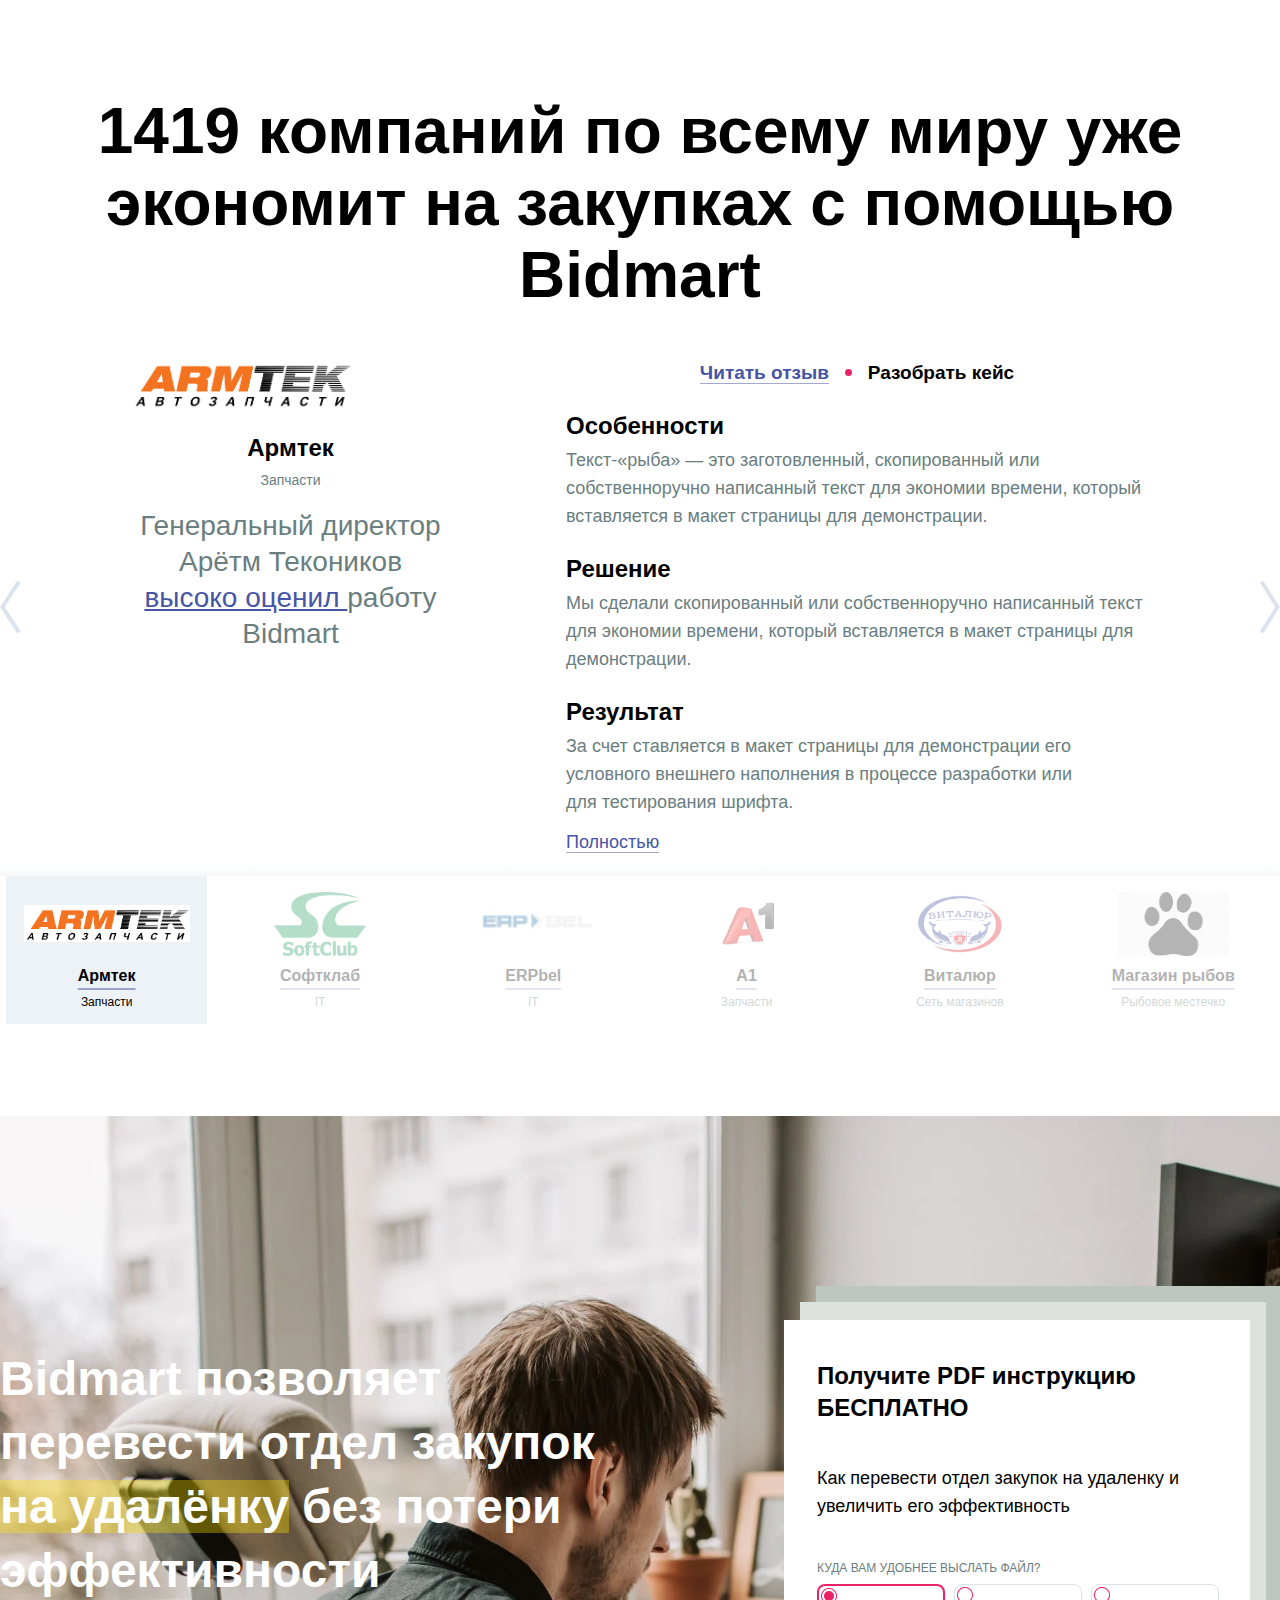
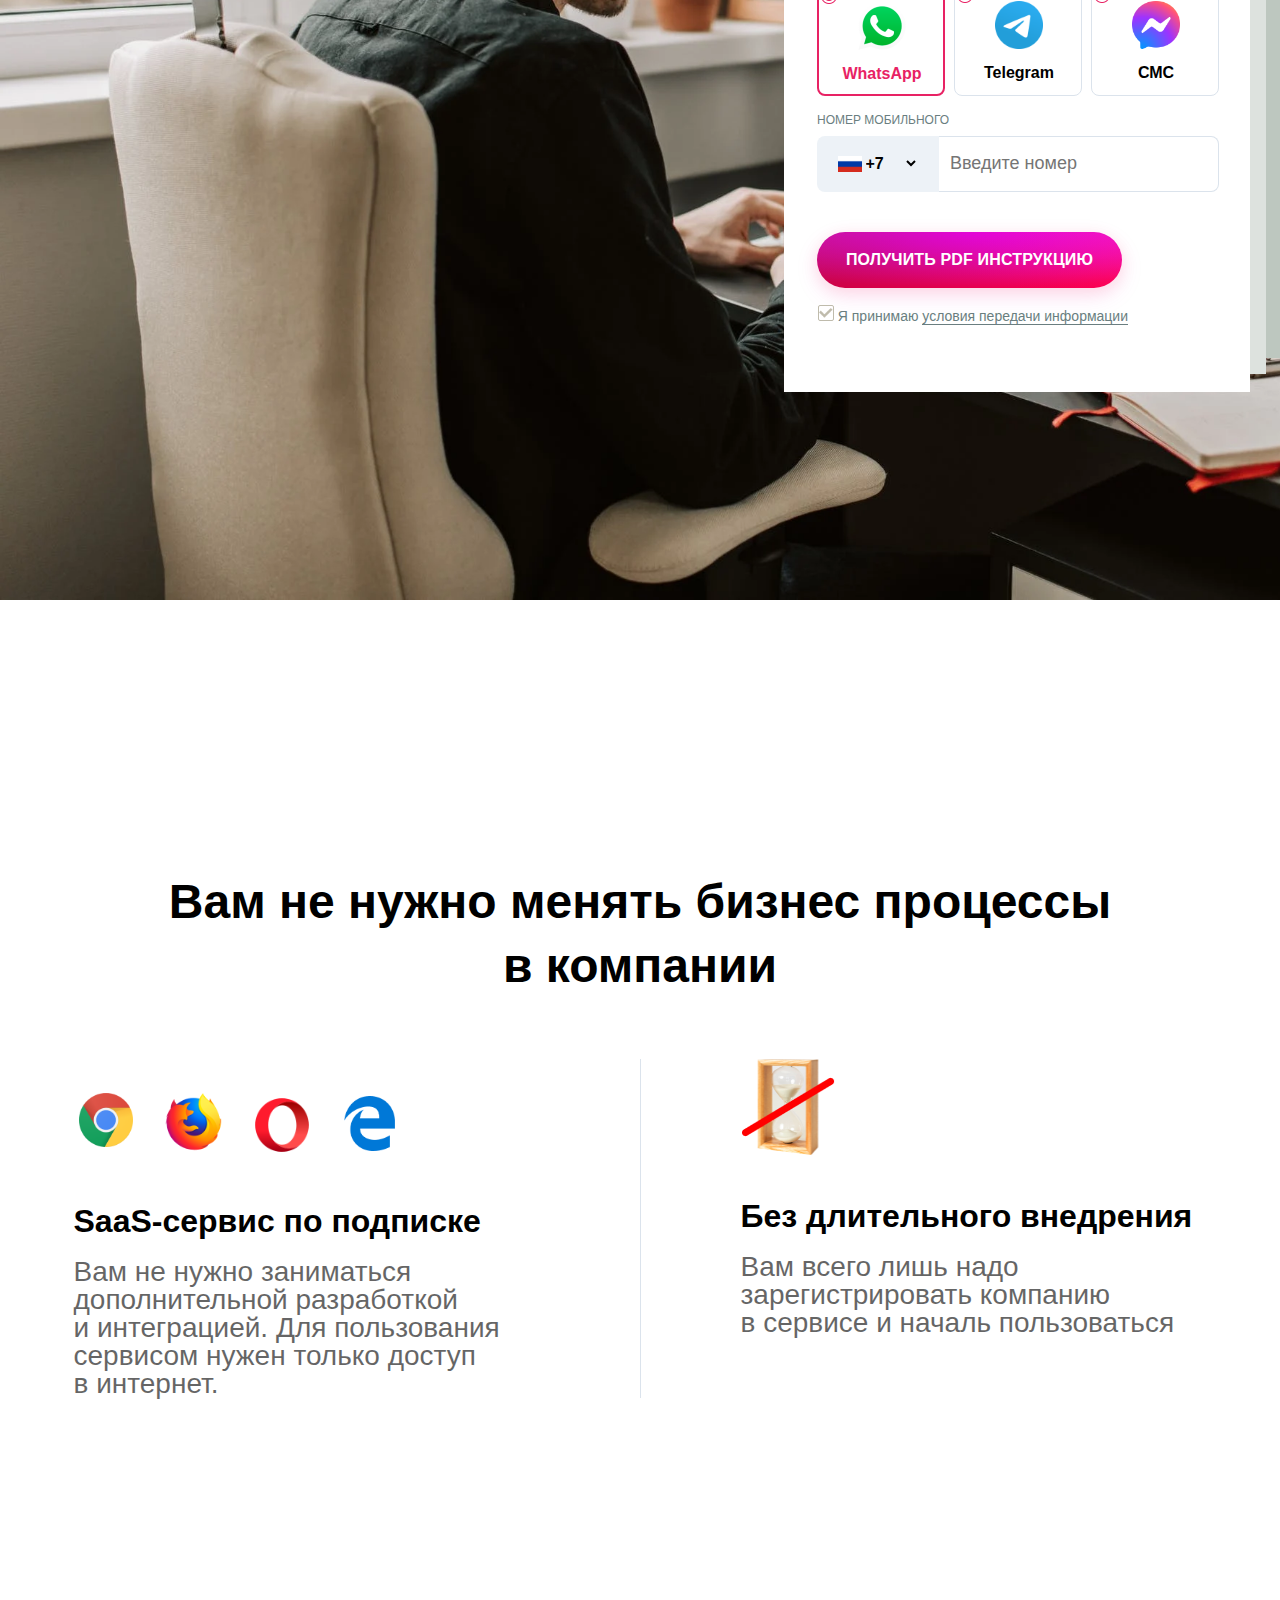
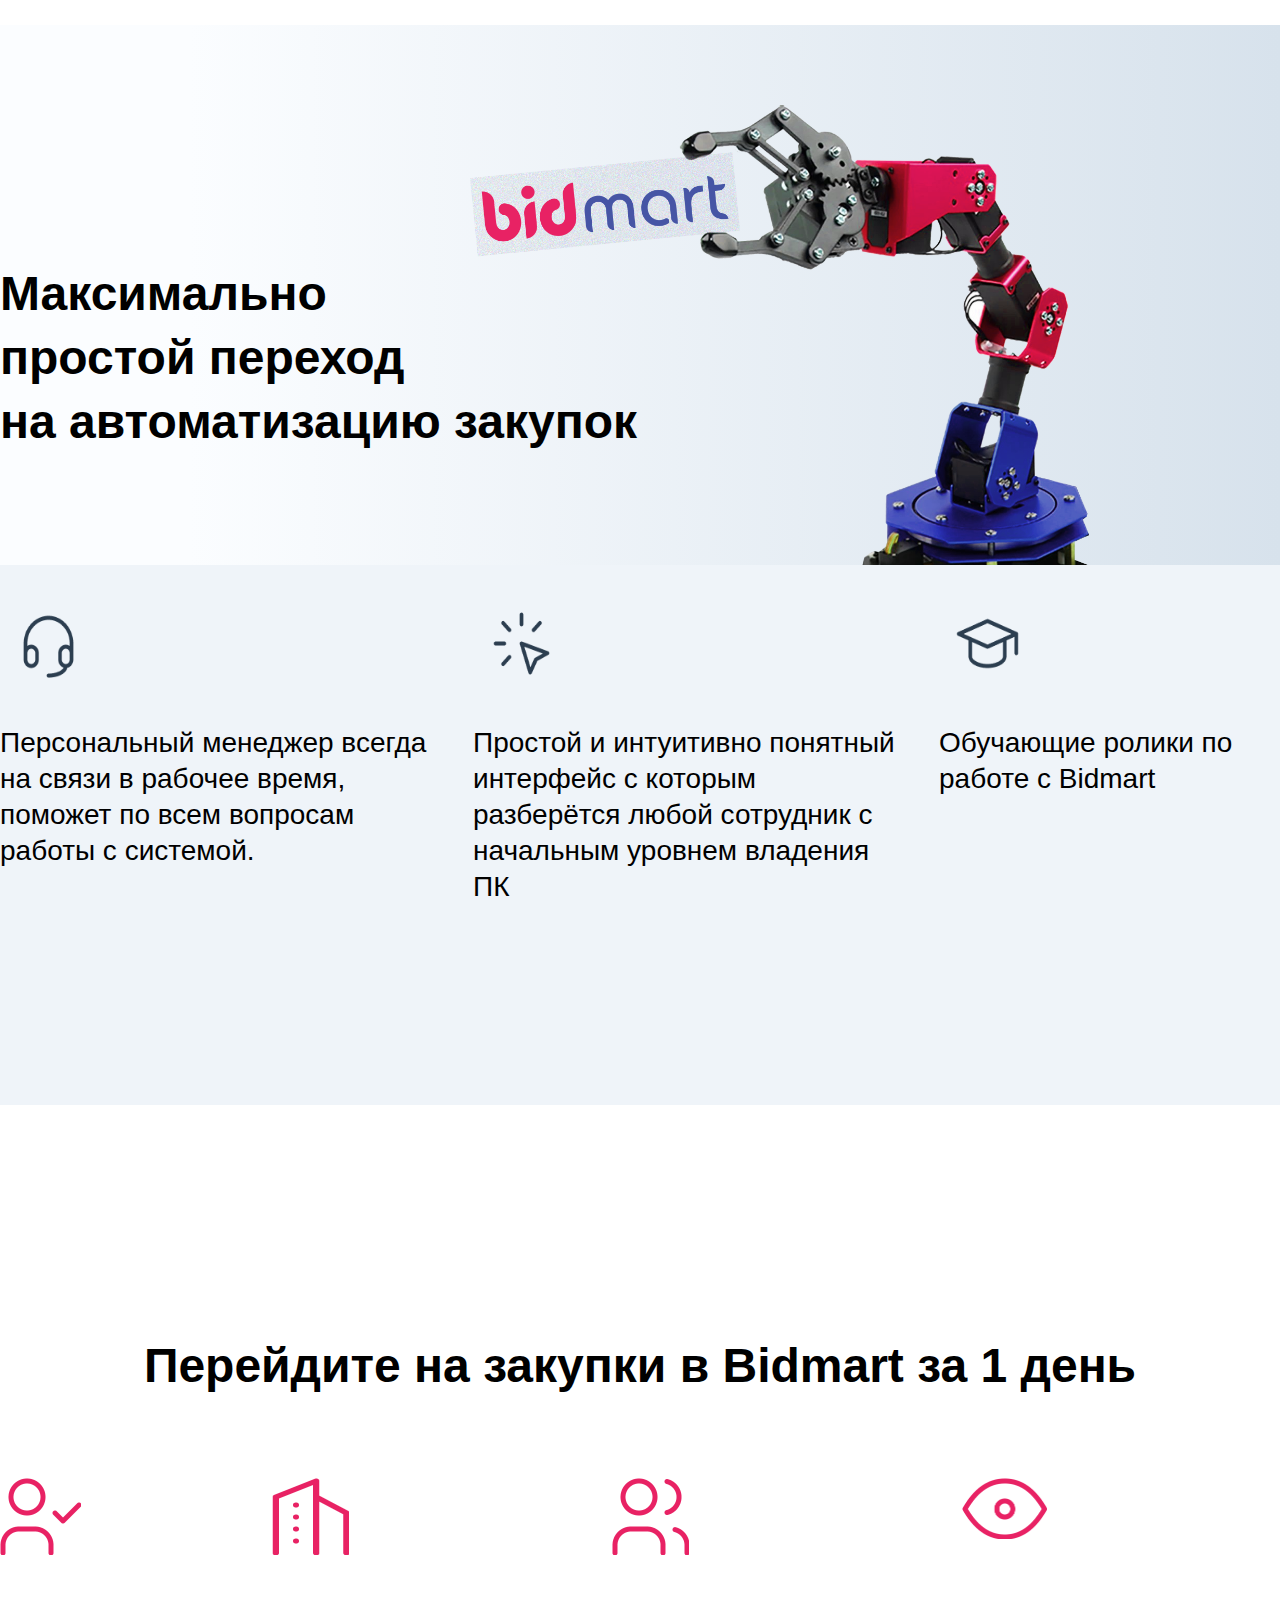
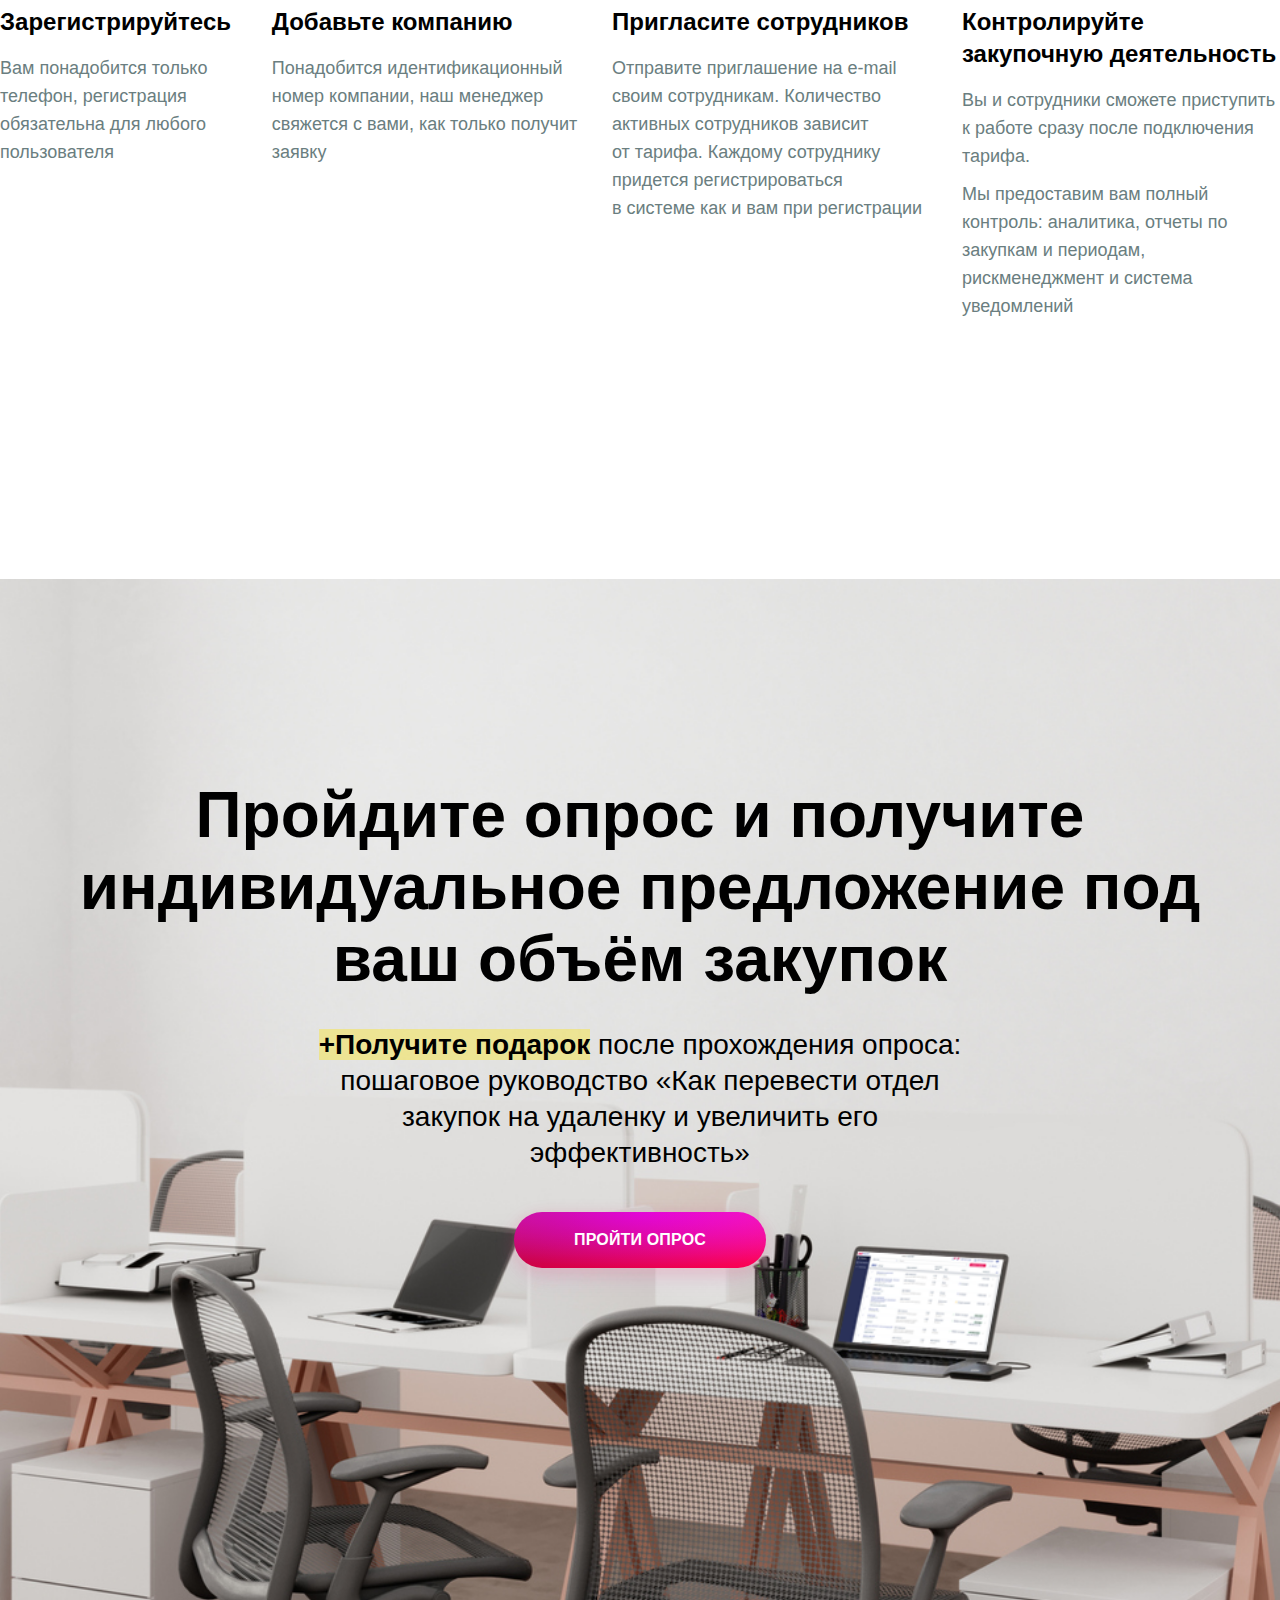
==== commit 880d295d: "firstpageisReady." ====
--- a/index.html
+++ b/index.html
@@ -5,7 +5,7 @@
   <meta http-equiv="X-UA-Compatible" content="IE=edge">
   <meta name="viewport" content="width=device-width, initial-scale=1.0">
   <link rel="stylesheet" href="css/style.css">
-  <title>Lendos</title>
+  <title>bidmart</title>
 </head>
 <body>
       <div class="block1">
@@ -32,7 +32,7 @@
             на расходах на закупочную деятельность</div>
           <div class="main__rightrow">
             <div class="main__item">
-              <a href="" class="button">Заказать презентацию</a>
+              <a href="adavantages.html" class="button">Заказать презентацию</a>
             </div>
             <div class="main__item">
               <div class="item__tit">
@@ -333,7 +333,7 @@
                   <option value="Belarus">+375</option>
                 </select>
               </div>
-                <input type="tel" name="tel" id="tel" placeholder="Введите номер" required>
+                <input type="tel" name="tel" id="tel" placeholder="Введите номер" required class="block-4-tel">
                 </div>
               <label for="email" class="form-title email-title">E-MAIL</label> 
               <input type="email" name="email" id="email" placeholder="Введите e-mail" required>
@@ -686,7 +686,7 @@
               Получить PDF инструкцию
           </button>
           <div class="block-7__accept form__accept">
-            <input type="checkbox" id="check1" class="block-7-form-check" checked>
+            <input type="checkbox" id="check1" class="block-7-form-check" checked required>
             <label for="check1"></label>
             Я принимаю <a href="#">условия передачи информации</a>
           </div>
@@ -753,7 +753,7 @@
         <div class="block-9-secondhalf__content">
           <div class="block-9-secondhalf__column">
             <div class="block-9-secondhalf__img">
-              <img src="/img/block-9-img-1.png" alt="">
+              <img src="img/block-9-img-1.png" alt="">
             </div>
             <div class="block-9-secondhalf__text">
               Персональный менеджер всегда на связи в рабочее время, поможет по всем вопросам работы с системой.
@@ -761,7 +761,7 @@
           </div>
           <div class="block-9-secondhalf__column">
             <div class="block-9-secondhalf__img">
-              <img src="/img/block-9-img-2.png" alt="">
+              <img src="img/block-9-img-2.png" alt="">
             </div>
             <div class="block-9-secondhalf__text">
               Простой и интуитивно понятный интерфейс с которым разберётся любой сотрудник с начальным уровнем владения ПК
@@ -769,7 +769,7 @@
           </div>
           <div class="block-9-secondhalf__column">
             <div class="block-9-secondhalf__img">
-              <img src="/img/block-9-img-3.png" alt="">
+              <img src="img/block-9-img-3.png" alt="">
             </div>
             <div class="block-9-secondhalf__text">
               Обучающие ролики по работе с Bidmart
@@ -947,9 +947,113 @@
         </div>
       </div>
     </div>
+    <div class="info-block-13">
+      <div class=" block-13__content container">
+        <div class="block-13__title">
+          Отвечаем на вопросы, которые нам задают чаще всего
+        </div>
+        <div class="block-13__questions">
+          <div class="block-13__question">
+            <details class="question__item" open> 
+              <summary class="question__title"><div>Необходимо ли заключать договор, чтобы работать в системе Бидмарт?</div></summary> 
+              <div class="question__text">Заключать бумажный договор нет необходимости. При регистрации в системе Бидмарт вы соглашаетесь с условиями публичного договора.</div>
+            </details>
+          </div>
+          <div class="block-13__question">
+            <details class="question__item" open> 
+              <summary class="question__title"><div>Необходимо ли заключать договор, чтобы работать в системе</div></summary> 
+              <div class="question__text">Заключать бумажный договор нет необходимости. При регистрации в системе Бидмарт вы соглашаетесь с условиями публичного договора.</div>
+            </details>
+          </div>
+          <div class="block-13__question">
+            <details class="question__item"> 
+              <summary class="question__title"><div>Третий вопрос-ответ</div></summary> 
+              <div class="question__text"></div>
+            </details>
+          </div>
+          <div class="block-13__question">
+            <details class="question__item"> 
+              <summary class="question__title"><div>Ещё один</div></summary> 
+              <div class="question__text"></div>
+            </details>
+          </div>
+          <div class="block-13__question">
+            <details class="question__item"> 
+              <summary class="question__title"><div>Категорическая рекомендация — под любым предлогом стоит избегать увелечения заголовка до трех и более строчек,</div></summary> 
+              <div class="question__text">чтобы избежать уродства и награмождения</div>
+            </details>
+          </div>
+          <div class="block-13__question">
+            <details class="question__item"> 
+              <summary class="question__title"><div>Последний вопрос ответ</div></summary> 
+              <div class="question__text"></div>
+            </details>
+          </div>
+        </div>
+      </div>
+    </div>
   </main>
   <footer class="footer">
+    <div class="foo info-block-14">
+      <div class="block-14__content">
+        <div class="block-14__row">
+          <div class="block-14__column left-column">
+            <div class="block-14-column__head">
+              Остались вопросы?
+            </div>
+            <div class="block-14-column__subhead">
+              Перезвоним в течение 15 минутили когда вам удобно
+            </div>
+            <div class="block-14-column__img">
+              <img src="img/block-14-footer__img.png" alt="">
+            </div>
+            <div class="block-14-column__person">
+              Сергей Круковский,<span> специалист службы заботы</span>
+            </div>
+          </div>
+          <div class="block-14__column rectangel block-14__separator">
 
+          </div>
+          <div class="block-14__column right-column">
+            <div class="block-14-column__title">
+              Заказ обратного звонка
+            </div>
+            <div class="block-14-column__subtitle">
+              Заполните форму, и менеджер перезвонит вам
+            </div>
+            <form action="" method="post">
+            <label for="name" class="form-title email-title">имя</label> 
+            <input type="name" name="name" id="email" placeholder="Введите Ваше имя" class="form-name">
+            <label for="telCity" class="form-title">Номер мобильного</label>  
+            <div class="form__select">
+              <div class="form__icon">
+                <img src="img/icon-img__Russia.png" alt="">
+              
+            <select name="telCity" id="telCity">
+              <option value="Russia">+7</option>
+              <option value="Belarus">+375</option>
+            </select>
+          </div>
+            <input type="tel" name="tel" id="tel" placeholder="Введите номер" required class="block-14-tel">
+            </div>
+          <label for="time" class="form-title time-title">Когда вам удобно?</label> 
+          <input type="text" name="time" id="email" placeholder="Например, сегодня в 15:20 ">
+            <div class="block-14-column__section-info">
+              Не заполняйте последнее поле — и мы перезвоним в течение 15 минут
+            </div>
+            <button type="submit" class="block-14-form-button button">
+              Заказать звонок
+          </button>
+          <div class="block-14__accept form__accept">
+            <input type="checkbox" id="check1" class="block-14-form-check" checked required>
+            <label for="check1"></label>
+            Я принимаю <a href="#">условия передачи информации</a>
+          </div>
+        </form>
+          </div>
+        </div>
+      </div>
+    </div>
   </footer>
 </body>
 </html>--- a/css/style.css
+++ b/css/style.css
@@ -136,7 +136,10 @@
   font-weight: var(--bold-title-weight);
   line-height: 24px;
   color: var(--purple-color);
-  border-bottom: 1px solid rgba(70, 85, 165, 0.5);
+  text-decoration: underline;
+  text-decoration-thickness: 1.5px;
+  text-decoration-color: rgba(70, 85, 165, 0.5);
+  text-underline-offset: 7px;
 }
 .menu__grop2 {
   display: flex;
@@ -173,7 +176,10 @@
   font-size: 19px;
   font-weight: var(--bold-title-weight);
   line-height: 24px;
-  border-bottom: 1px solid rgba(70, 85, 165, 0.5);
+  text-decoration: underline;
+  text-decoration-thickness: 1.5px;
+  text-decoration-color: rgba(70, 85, 165, 0.5);
+  text-underline-offset: 7px;
   color: var(--purple-color);
 }
 
@@ -217,6 +223,9 @@
   justify-content: center;
   width: 305px;
   height: 56px;
+  letter-spacing: 0.01em;
+  text-transform: uppercase;
+  font-feature-settings: 'tnum' on, 'lnum' on;
   font-weight:var(--bold-title-weight);
   font-size: 16px;
   line-height: 24px;
@@ -237,7 +246,10 @@
   font-weight: var(--bold-title-weight);
   line-height: 32px;
   color: var(--purple-color);
-  border-bottom: 1px solid rgba(70, 85, 165, 0.5);
+  text-decoration: underline;
+  text-decoration-thickness: 1.5px;
+  text-decoration-color: rgba(70, 85, 165, 0.5);
+  text-underline-offset: 7px;
 }
 .item__tit::before {
   content: '';
@@ -390,8 +402,7 @@
   }
 }
 /* ----------------------------------MAIN/HEAD-INFO__BLOCK ------------------------------- */
-.info-block {
-}
+
 .first-half {
   position: relative;
   width: 100%;
@@ -529,8 +540,11 @@
   .first__text {
     line-height: 24px;
   }
+  .item__img{
+    left: 0;
+  }
   .item__img img{
-    width: 310px;
+    width: 290px;
     height: 276px;
   }
   .second__row {
@@ -559,8 +573,7 @@
   padding-top: 80px;
   background-color: var(--block-2-bg-color)
 }
-.container {
-}
+
 .block-2__title {
   font-size: var(--H1-size);
   font-weight: var(--bold-title-weight);
@@ -748,8 +761,7 @@
 }
 
 /* -------------------------MAIN-BLOCK-3----------------------------- */
-.info-block-3 {
-}
+
 .block-3__half-one {
   width: 100%;
   background: var(--blolck-3-first-half-color) ;
@@ -903,8 +915,7 @@
   padding: 249px 0 261px 0;
   background: var( --block-2-bg-color);
 }
-.container {
-}
+
 .block-4 {
   max-width: 1133px;
 }
@@ -952,8 +963,7 @@
 height: 381px;
 }
 
-.block-4-column__form {
-}
+
 .form-title {
   display: block;
   color: var(--grey-color);
@@ -993,14 +1003,17 @@
   width: 24px;
   height: 16px;
 }
+.block-4-tel{
+  width: 344px;
+  height: 56px;
+}
+
 #tel{
   font-size: 18px;
   font-weight: var(--regular-text-weight);
   color: var(--grey-color);
   color: transparent;
   padding-left: 11px;
-  width: 344px;
-  height: 56px;
   border: 1px solid var(--rectangel-color);
   border-left: none;
   border-top-right-radius: 8px;
@@ -1103,7 +1116,9 @@
     width: 310px;
     height: 231px;
   }
-
+  .block-4-tel{
+    width: 200px;
+  }
 }
 
 /* ------------------------INFO-BLOCK-5 ------------------------------------*/
@@ -1139,8 +1154,7 @@
   height: 52px;
   object-fit: contain;
 }
-.prev {
-}
+
 .slider__item {
   display: flex;
   align-items: center;
@@ -1338,7 +1352,10 @@
   color: var(--purple-color);
   font-weight: var(--bold-title-weight);
   cursor: pointer;
-  border-bottom: 1px solid rgba(70, 85, 165, 0.5);
+  text-decoration: underline;
+  text-decoration-thickness: 1.5px;
+  text-decoration-color: rgba(70, 85, 165, 0.5);
+  text-underline-offset: 7px;
   opacity: 1;
 }
 .sliderline__subtitle {
@@ -1658,17 +1675,16 @@
   padding-left: 0;
 }
 
-
-.block-7__accept input[type="checkbox"] {
+.form__accept input[type="checkbox"] {
   opacity: 0;
 }
-.block-7__accept label {
+.form__accept label {
   display: inline-block;
 	cursor: pointer;
 	position: relative;
   user-select: none;
 }
-.block-7__accept label::before {
+.form__accept label::before {
   content: '';
   position: absolute;
   bottom: 0;
@@ -1683,7 +1699,7 @@
   background-position: center center;
   background-image: none;
 }
-.block-7__accept input[type="checkbox"]:checked + label::before {
+.form__accept input[type="checkbox"]:checked + label::before {
   background-image: url(../img/check__active.png);
 }
 .radio-active{
@@ -1713,6 +1729,9 @@
     font-size: 250%;
     line-height: 32px;
   }
+  .card-content{
+    padding: 0 0 64px 0;
+  }
   .block-7__radiobutts{
     display: block;
     margin: 0 auto;
@@ -1723,14 +1742,14 @@
   .radiobutts__item:last-child{
     margin: 0 auto;
   }
-  .form-title{
-
-  }
+ 
+  
   .block-7__input{
-    width: 160px;
+    width: 100%;
   }
   .block-7-form-button{
     width: 280px;
+    margin: 16px auto;
   }
 }
 /* -------------------------------- BLOCK-8 -------------------------------- */
@@ -1862,8 +1881,6 @@
 
 /*------------------------------ BLOCK-9 ------------------------------  */
 
-.info-block-9 {
-}
 .block-9-firsthalf {
   min-height: 540px;
   background: var(--block1-first-half-color);
@@ -1970,6 +1987,9 @@
   }
 }
 @media (max-width:500px) {
+  .block-7__card{
+    box-shadow: none;
+  }
   .block-9-secondhalf__column{
     text-align: center;
     margin: 0 auto;
@@ -1996,21 +2016,22 @@
     margin: 0 auto;
     text-align: center;
   }
+  .block-9-firsthalf-img img{
+    max-width: 290px;
+  }
   .block-9-secondhalf__text{
-    font-size: 150%;
+    font-size: 120%;
     line-height: 24px;
   }
 }
 
 /* --------------------------------BLOCK-10 --------------------------------- */
 
-.info-block-10 {
-}
+
 .block-10-content{
   padding: 229px 0 259px 0;
 }
-.container {
-}
+
 .block-10__head {
   text-align: center;
   color: var(--black-color);
@@ -2170,12 +2191,9 @@
 
 /* --------------------------------BLOCK-12------------------------------- */
 
-.info-block-12 {
-}
+
 .block-12__container {
   padding: 64px 0 31px 0;
-}
-.container {
 }
 .block-12__head {
   color: var(--black-color);
@@ -2280,7 +2298,10 @@
 .sliderpersons__name {
   margin: 0 auto;
   width: fit-content;
-  border-bottom: 1px solid rgba(70, 85, 165, 0.5);
+  text-decoration: underline;
+  text-decoration-thickness: 1.5px;
+  text-decoration-color: rgba(70, 85, 165, 0.5);
+  text-underline-offset: 7px;
   padding: 8px 0;
   color: var(--purple-color);
   font-weight: var(--bold-title-weight);
@@ -2298,4 +2319,415 @@
   border-bottom: none;
   background-color: var(--bg-color-white);
   color: var(--black-color);
+}
+
+/*-----------------------------------MOBILE BLOCK - 12 --------------------  */
+@media (max-width:1137px) {
+
+  .block-12__person-sector{
+    margin-left: 1%;
+  }
+  .sector__img{
+    padding-left: 0;
+    min-width: 285px;
+  }
+
+}
+@media (max-width:747px) {
+  .block-12__head{
+    font-size: 250%;
+    line-height: 36px;
+  }
+  .block-12__subtitle{
+    font-size: 150%;
+  }
+  .person-sector__name{
+   font-size: 200%;
+  }
+  .person-sector__position{
+    font-size: 150%;
+  }
+  .person-sector__head{
+    font-size: 150%;
+  }
+  .person-sector__quote{
+    font-size: 150%;
+    line-height: 24px;
+  }
+  .block-12__person-sector{
+    align-items: center;
+  }
+  .person-sector__row{
+    display: block;
+  }
+  .block-12__sliderpersons{
+    flex-wrap: wrap;
+  }
+  .sliderpersons__person{
+    margin: 0 auto;
+    width: 150px;
+    height: fit-content;
+  }
+  .sliderpersons__person:last-child{
+    margin: 0 auto;
+  }
+}
+@media (max-width:550px) {
+  .block-12__person-sector{
+    display: block;
+    margin: 0 auto;
+    text-align: center;
+  }
+  .sector__img{
+    margin: 0 auto;
+  }
+  .block-12__head{
+    font-size: 170%;
+  }
+  .block-12__subtitle{
+    padding-bottom: 40px;
+  }
+  .person-sector__position{
+    padding-bottom: 8px;
+  }
+  .block-12__sliderpersons{
+    max-width: 440px;
+  }
+}
+
+/* -------------------------------- BLOCK-13------------------------------- */
+
+.info-block-13 {
+  margin-top: 80px;
+}
+
+.block-13__title {
+  padding-bottom: 71px;
+  margin: 0 auto;
+  text-align: center;
+  max-width: 1133px;
+  color: var(--black-color);
+  font-size: var(--H1-size);
+  font-weight: var(--bold-title-weight);
+  line-height: var(--H1-line-height);
+}
+.block-13__questions {
+  width: 100%;
+}
+.block-13__question {
+  background-color: var(--bg-color-white);
+}
+.question__item {
+margin-bottom: 24px;
+}
+.question__title {
+  position: relative;
+  padding: 0px 0 45px 0;
+  margin: 0 auto;
+  max-width: 1100px;
+  font-weight: var(--bold-title-weight);
+  color: var(--purple-color);
+  font-size: var(--H2-size);
+  line-height:var(--H2-line-height);
+  text-decoration: underline;
+  text-decoration-thickness: 1.5px;
+  text-decoration-color:rgba(70, 85, 165, 0.5);
+  text-underline-offset: 7px;
+}
+.question__title div{
+  display: flex;
+  align-items: center;
+  justify-content: center;
+  width: fit-content;
+}
+
+.question__text {
+  margin: 0 auto;
+  padding: 0px 0 60px 20px;
+  max-width: 1134px;
+  color: var(--black-color);
+  font-weight: var(--regular-text-weight);
+  font-size:var(--big-text-size);
+  line-height: var(--big-text-line-height);
+}
+
+summary::before {
+  content: "+";
+  color: var(--purple-color);
+  height: 30px;
+  float: right;
+  font-size: 1.5em;
+  font-weight: bold;
+  margin: 50px 0 0 0;
+  vertical-align:middle;
+  width: 30px;
+  cursor: pointer;
+}
+summary::after {
+  content: "";
+  left: -1%;
+  top: 3%;
+  position: absolute;
+  color: var(--bg-color-white);
+  background-color: var(--bg-color-white);
+  height: 28px;
+  float: left;
+  font-size: 1.5em;
+  font-weight: bold;
+  margin: auto;
+  padding: 10px 0 0 5px;
+  width: 32px;
+}
+details[open] summary::before {
+  content: "-";
+}
+
+/* -----------------------------------MOBILE BLOCK 13 ----------------------- */
+@media (max-width:1131px) {
+  .question__text{
+    padding-left: 0;
+  }
+}
+@media (max-width:747px) {
+  .block-13__title{
+    font-size: 250%;
+    line-height: 36px;
+  }
+  .question__title{
+    font-size: 170%;
+  }
+  .question__text{
+    font-size: 150%;
+    line-height: 24px;
+  }
+}
+@media (max-width:500px) {
+  .block-13__title{
+    font-size: 200%;
+    line-height: 36px;
+  }
+  .question__title{
+    font-size: 150%;
+  }
+}
+/* ------------------------------------BLOCK-14 FOOTER -----------------------*/
+
+
+.info-block-14 {
+  background-color: rgba(237, 242, 247, 0.3);
+  padding: 229px 0 229px 0;
+  margin-top: 96px;
+}
+.block-14__content {
+  margin: 0 auto;
+  max-width: 1165px;
+}
+.block-14__row {
+  display: flex;
+}
+.block-14__column {
+  margin-right: 100px;
+}
+.block-14__column:last-child{
+  margin-right: 0;
+}
+.left-column {
+  margin-top: 5px;
+}
+.block-14-column__head {
+  color: var(--black-color);
+  font-weight: var(--bold-title-weight);
+  font-size:var(--H1-size);
+  line-height: var(--H1-line-height);
+}
+.block-14-column__subhead {
+  padding-bottom: 24px;
+  color: var(--black-color);
+  font-weight: var(--regular-text-weight);
+  font-size: var(--middle-text-size);
+  line-height: var(--big-text-line-height);
+}
+.block-14-column__img {
+  max-height: 328px;
+  max-width: 466px;
+  margin-top: 34px;
+  box-shadow: -16px -18px #7FA1BE, -32px -34px #BCCEDD;
+}
+.block-14-column__img img{
+  height: 328px;
+  width: 466px;
+  object-fit: cover;
+}
+.block-14-column__person {
+  margin-top: 16px;
+  color: var(--black-color);
+  font-weight: var(--regular-text-weight);
+  font-size: var(--row-text-size);
+  line-height: var(--row-text-line-height);
+  font-feature-settings: 'tnum' on, 'lnum' on;
+}
+.block-14-column__person span{
+  color: var(--grey-color);
+}
+.right-column {
+  max-width: 466px;
+  margin-top: 20px;
+}
+.block-14-column__title {
+  color: var(--black-color);
+  font-size: var(--H3-size);
+  line-height: var(--h3-line-height);
+  font-weight: var(--bold-title-weight);
+
+}
+.block-14-column__subtitle {
+  margin: 24px 0 40px 0;
+  color: var(--black-color);
+  font-weight:var(--regular-text-weight);
+  font-size: var(--row-text-size);
+  line-height: var(--row-text-line-height);
+}
+.form-name{
+  margin-bottom: 16px;
+}
+.block-14-tel{
+  width: 344px;
+  height: 56px;
+}
+
+.time-title {
+  margin-top: 16px;
+}
+.block-14-column__section-info {
+  margin-top: 4px;
+  color: var(--grey-color);
+  font-size: 14px;
+  font-weight: var(--regular-text-weight);
+  line-height: 24px;
+  font-feature-settings: 'tnum' on, 'lnum' on;
+}
+.block-14-form-button {
+max-width: 288px;
+margin: 40px 0 16px 0;
+}
+
+/* ----------------------------- MOBILE-BLOCK-14-FOO ----------------------- */
+@media (max-width:1150px) {
+  .block-14__row{
+    display: block;
+    margin: 0 auto;
+    text-align: center;
+  }
+  .left-column{
+    max-width: 490px;
+  }
+ 
+  .block-14-column__img img{
+    margin: 0 auto;
+  }
+  .block-14__column{
+    margin: 0 auto;
+  }
+  .block-14__column:last-child{
+    margin: 0 auto;
+  }
+  .block-14-form-button{
+    margin: 20px auto 10px auto;
+  }
+}
+@media (max-width:510px) {
+  .info-block-14{
+    padding: 99px 0;
+  }
+  .block-14-column__head{
+    font-size: 200%;
+    line-height: 38px;
+  }
+  .block-14-column__subhead{
+    font-size: 150%;
+    line-height: 24px;
+  }
+  .block-14-column__img{
+    box-shadow: none;
+  }
+  .block-14-column__img img{
+    width: 290px;
+    height: 190px;
+  }
+  .block-14-column__person{
+    font-size: 100%;
+  }
+  .block-14-column__title{
+    font-size: 150%;
+  }
+  .block-14-column__subtitle{
+    font-size: 120%;
+  }
+  .block-14-tel{
+    width: 100%
+  }
+
+}
+/* ---------------------------------PAGE SECOND TABLE */
+
+
+
+th{
+  color: var(--black-color);
+  font-weight: var(--bold-title-weight);
+  font-size: var(--H3-size);
+  line-height: var(--h3-line-height);
+}
+td{
+  box-shadow: inset 0px -1px 0px #DBE3EC;
+  width: 349px;
+  padding: 12px 0;
+  color: var(--black-color);
+  font-weight: var(--regular-text-weight);
+  font-size: var(--row-text-size);
+  line-height: var(--row-text-line-height);
+}
+tr{
+}
+.advantage-table__title {
+  margin: 40px 0;
+  text-align: center;
+  color: var(--black-color);
+  font-weight: var(--bold-title-weight);
+  font-size: var(--H1-size);
+  line-height: var(--H1-line-height);
+}
+.table {
+}
+.table__header {
+}
+.table__logo img{
+  width: 124px;
+  height: 27px;
+}
+.table__title {
+}
+.line__title {
+  width: 270px;
+  text-align: left;
+}
+.table-line {
+}
+.icon__yes {
+  text-align: center;
+}
+.table-second-half {
+}
+.table__footer {
+}
+.zoom{
+  /* box-shadow: 8px 0px rgba(33, 136, 150, 0.15),-8px 0px rgba(33, 136, 150, 0.15),
+    4px 0px 0px rgba(63, 129, 125, 0.1), -4px 0px 0px rgba(63, 129, 125, 0.1),
+    20px 0px 0px rgba(54, 149, 179, 0.2), -20px 0px 0px rgba(54, 149, 179, 0.2); */
+    box-shadow: -23px 0 20px -23px rgba(0, 0, 0, .8),
+23px 0 20px -23px rgba(0, 0, 0, .8);
+}
+.zoom-block{
+  box-shadow: 0px 8px 64px rgba(33, 136, 150, 0.15), 0px 4px 12px rgba(63, 129, 125, 0.1), 0px 20px 40px rgba(54, 149, 179, 0.2);
+border-radius: 48px;
 }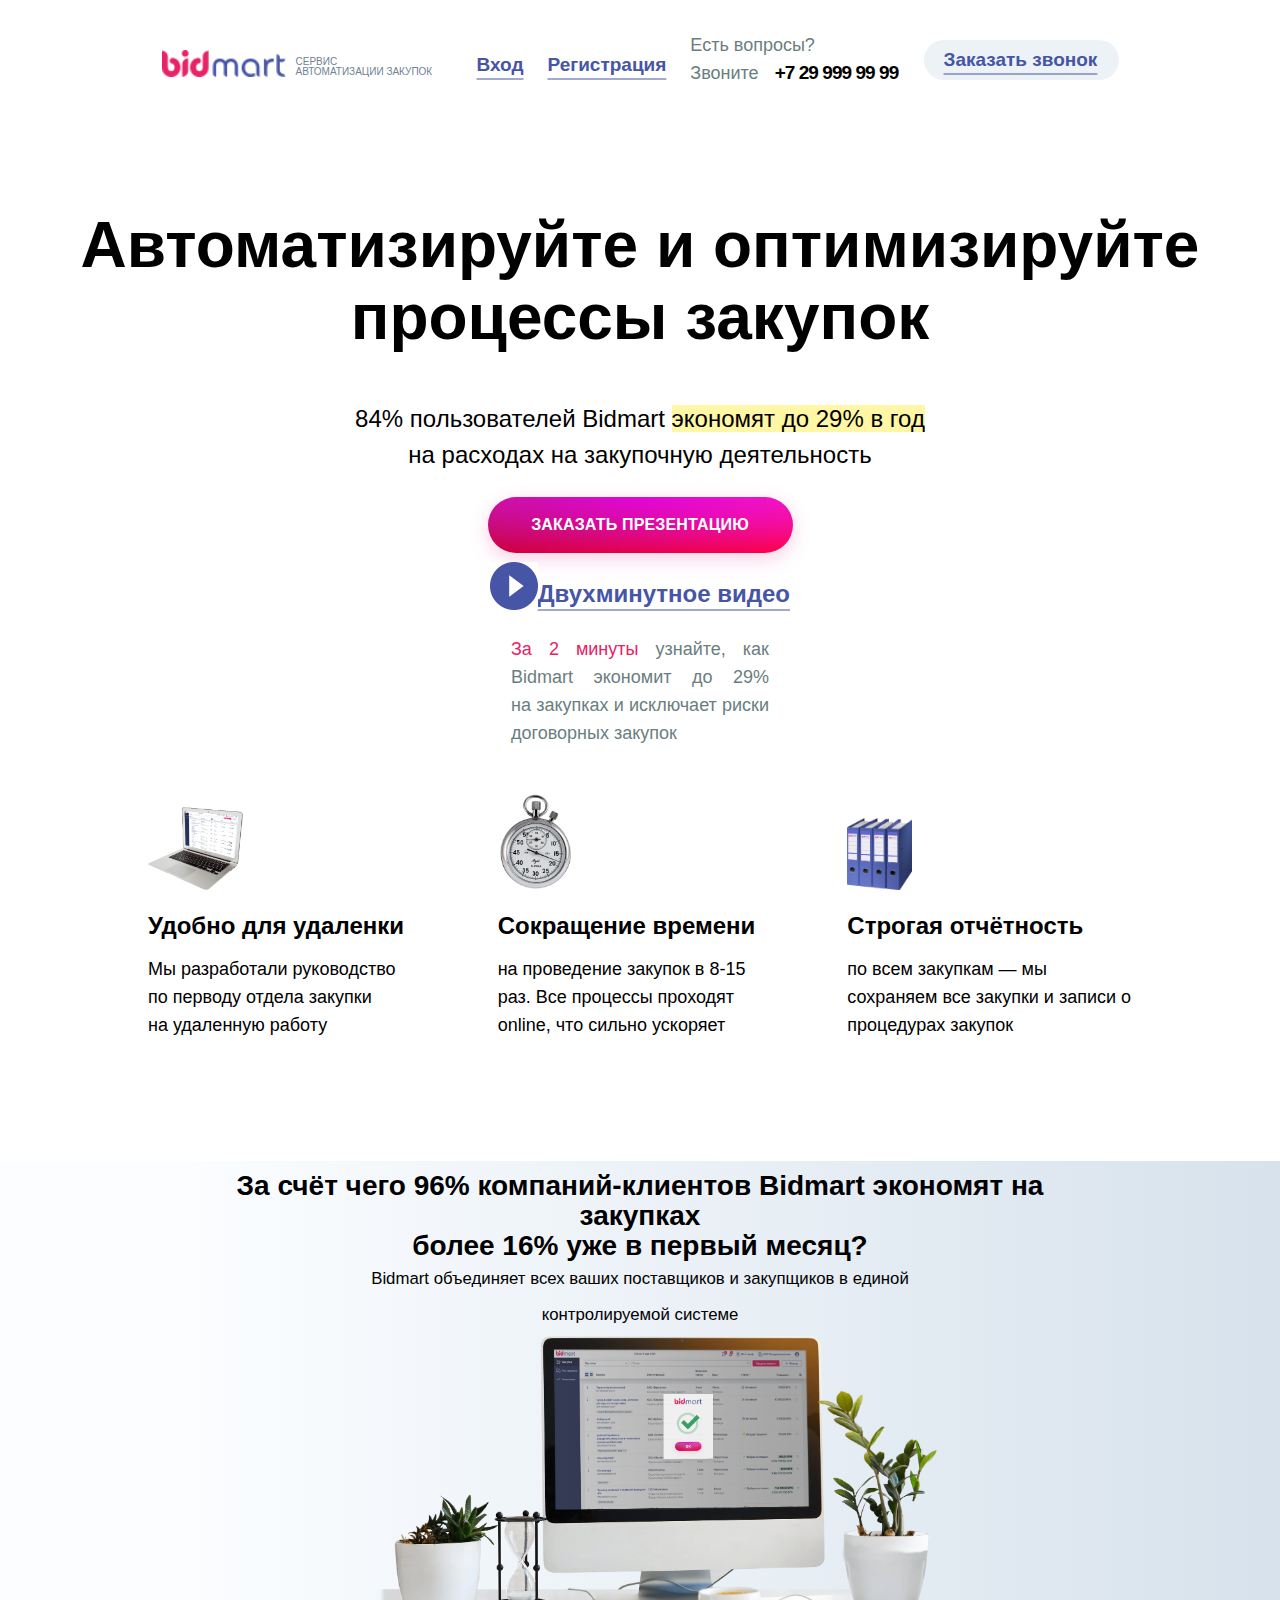
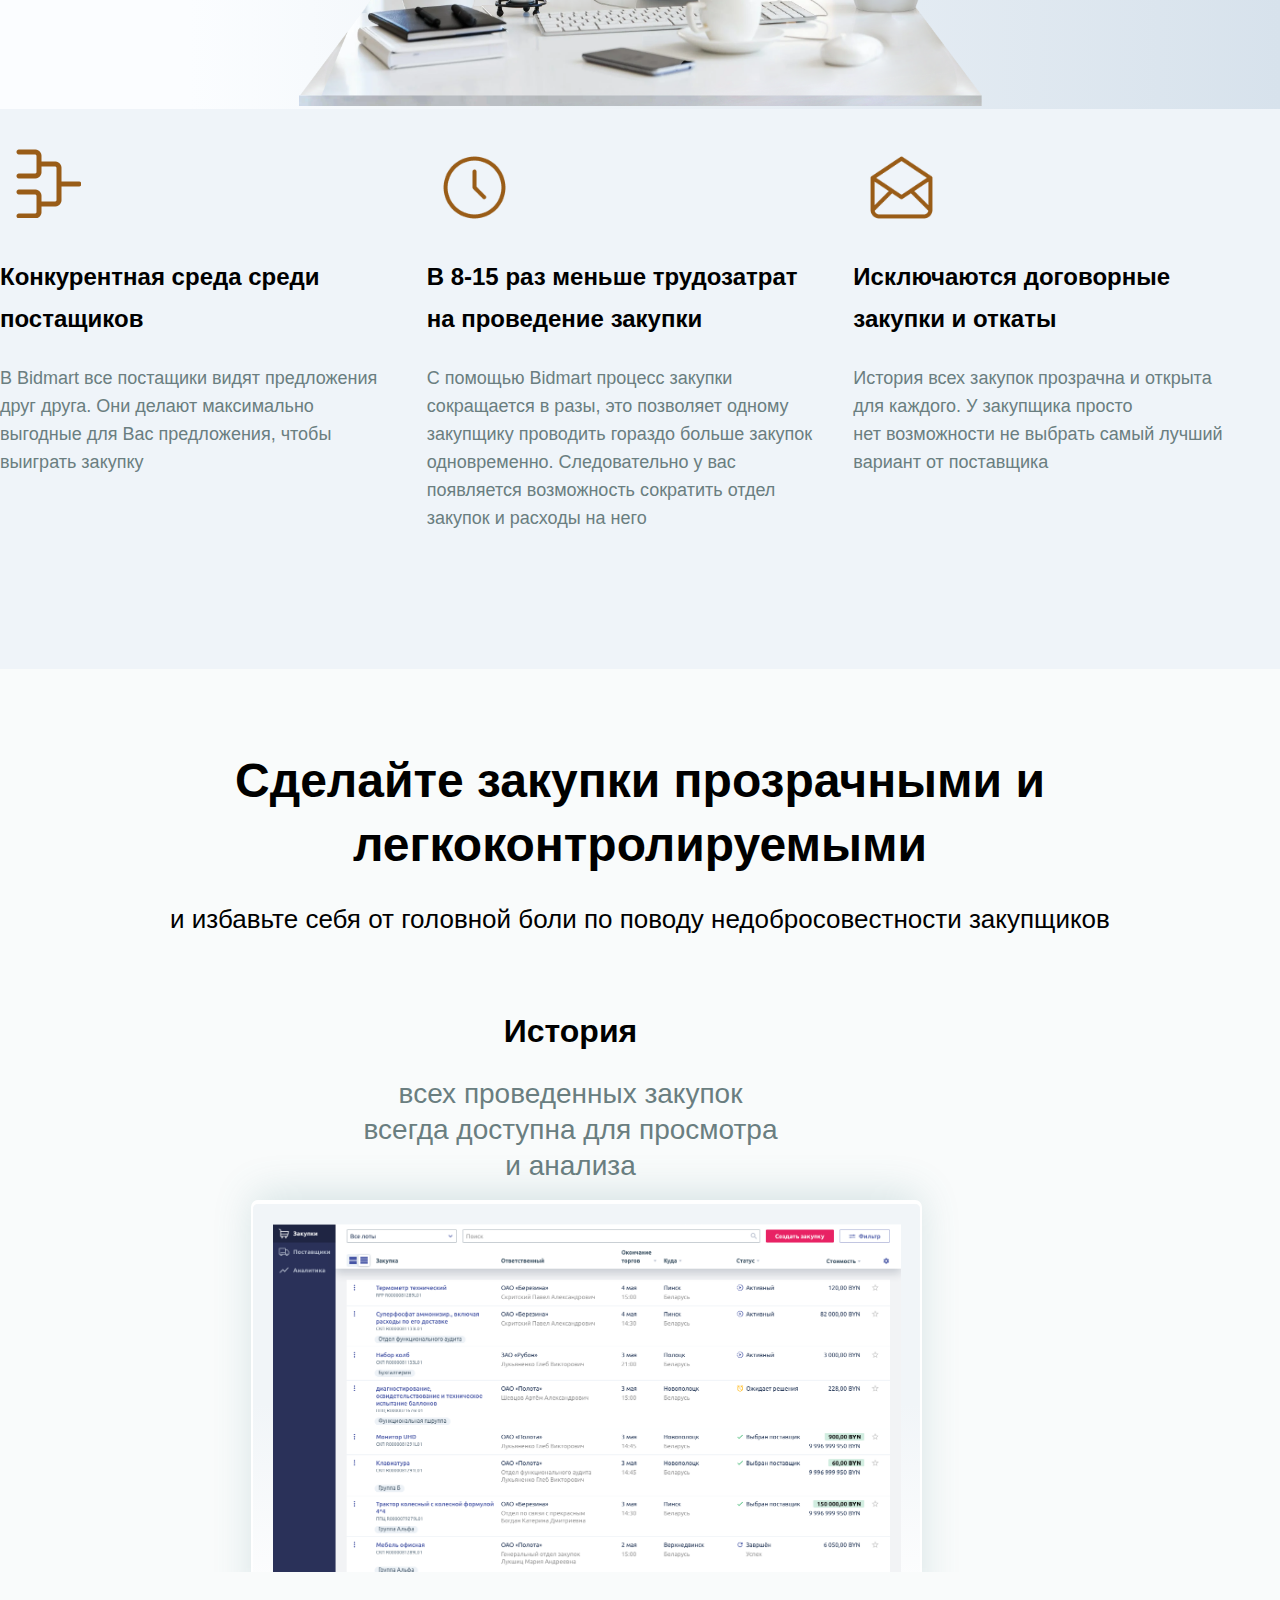
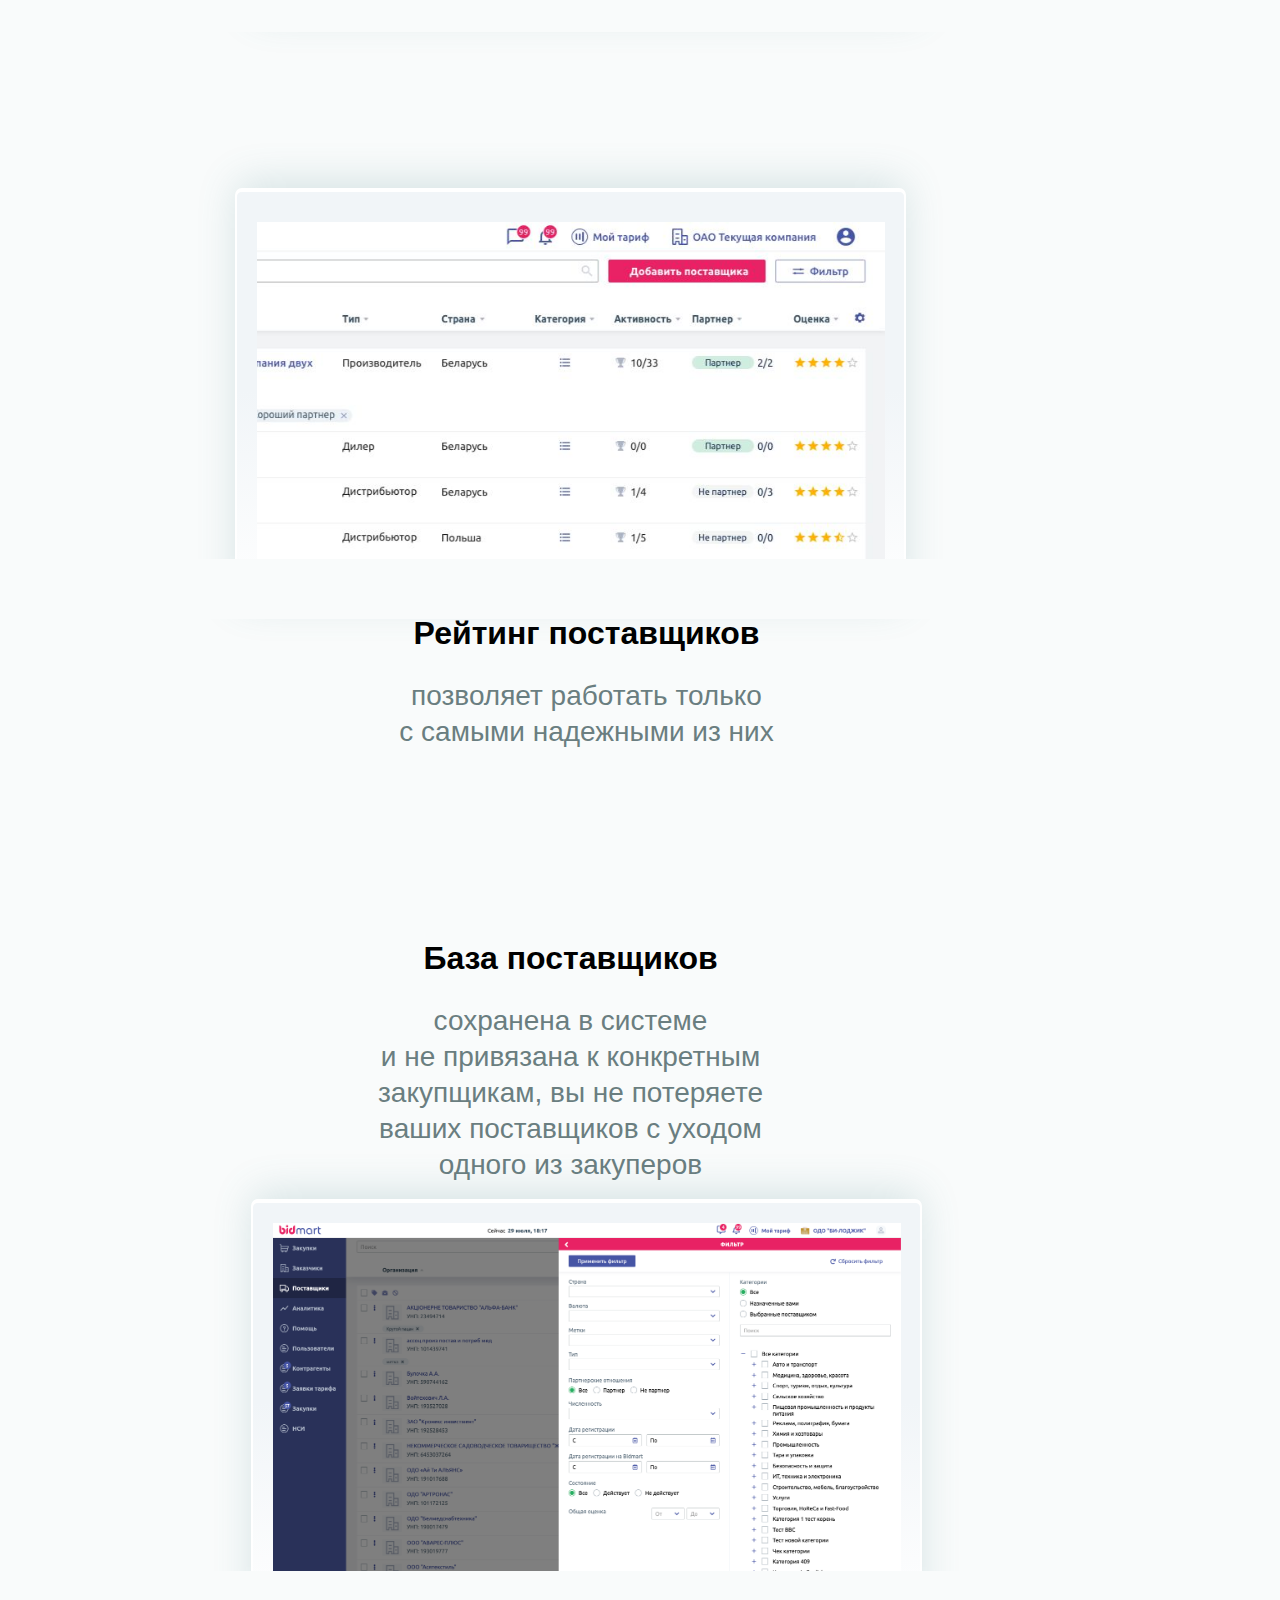
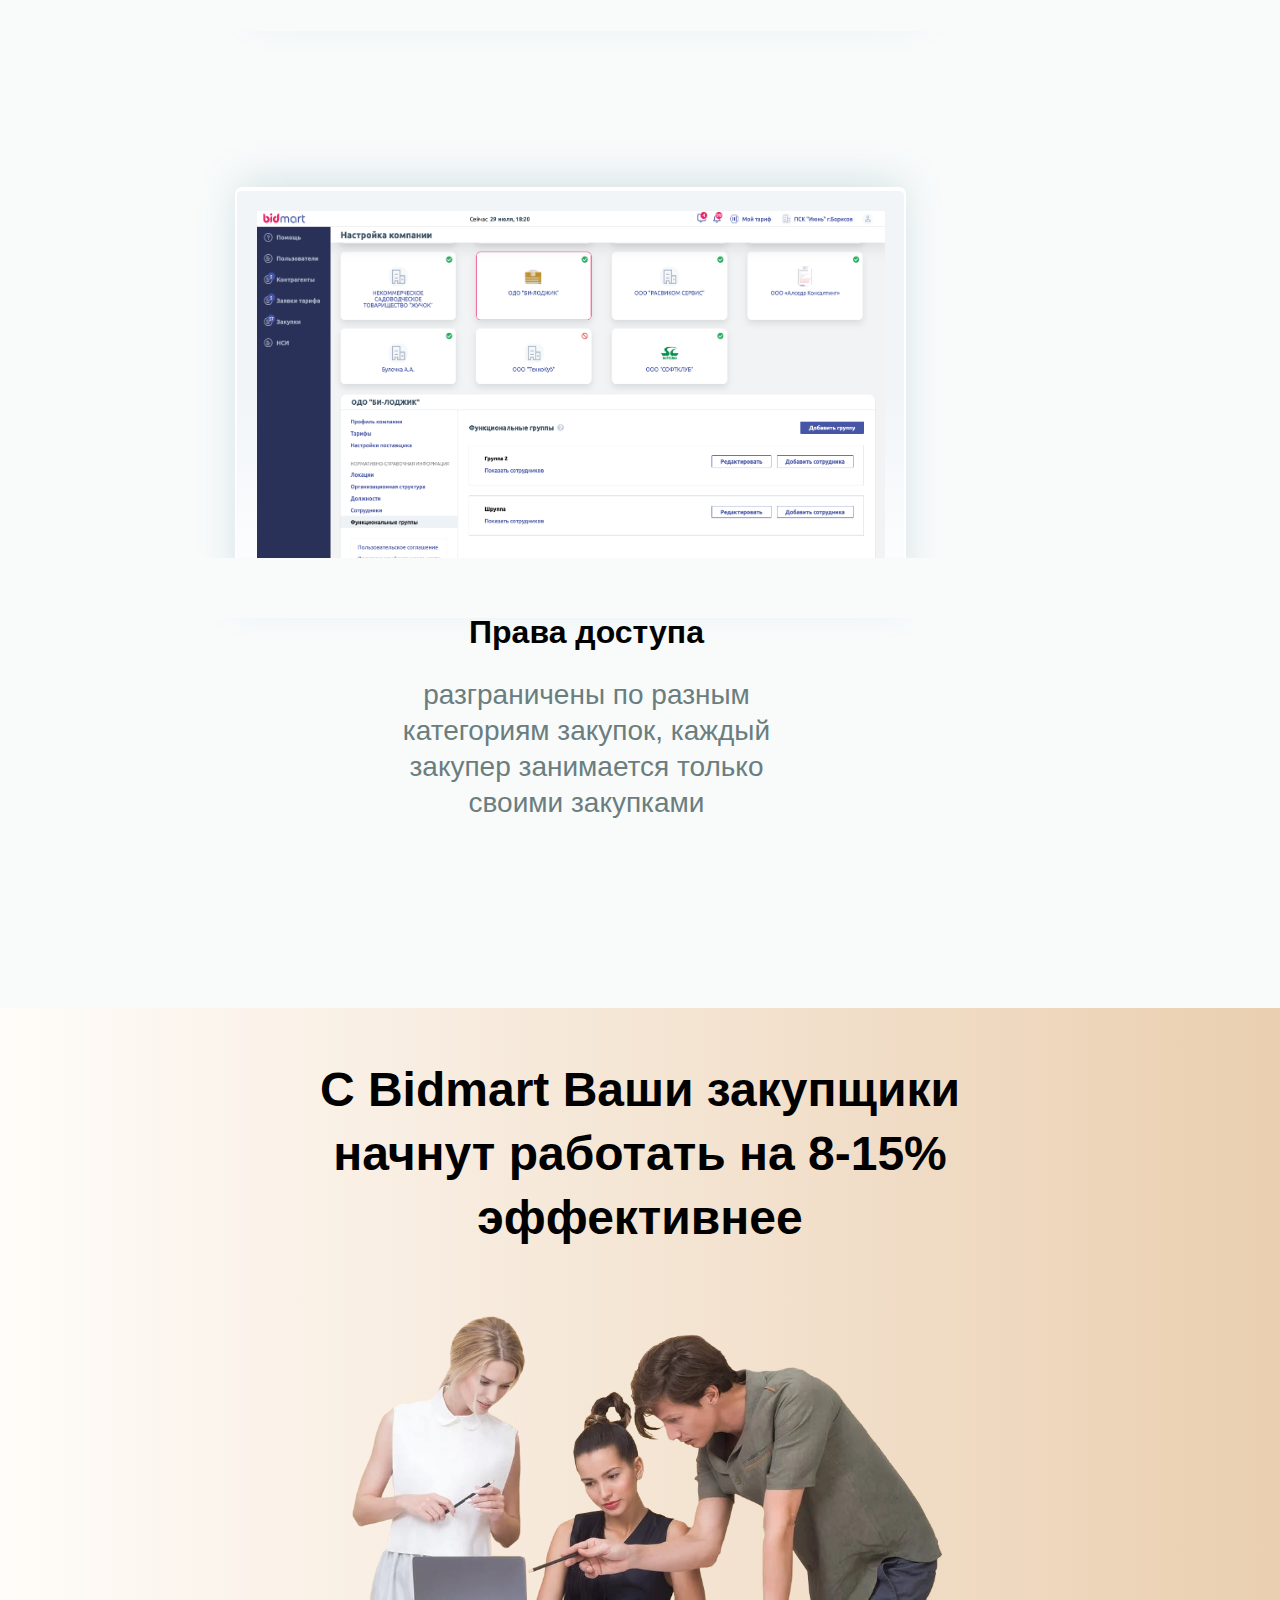
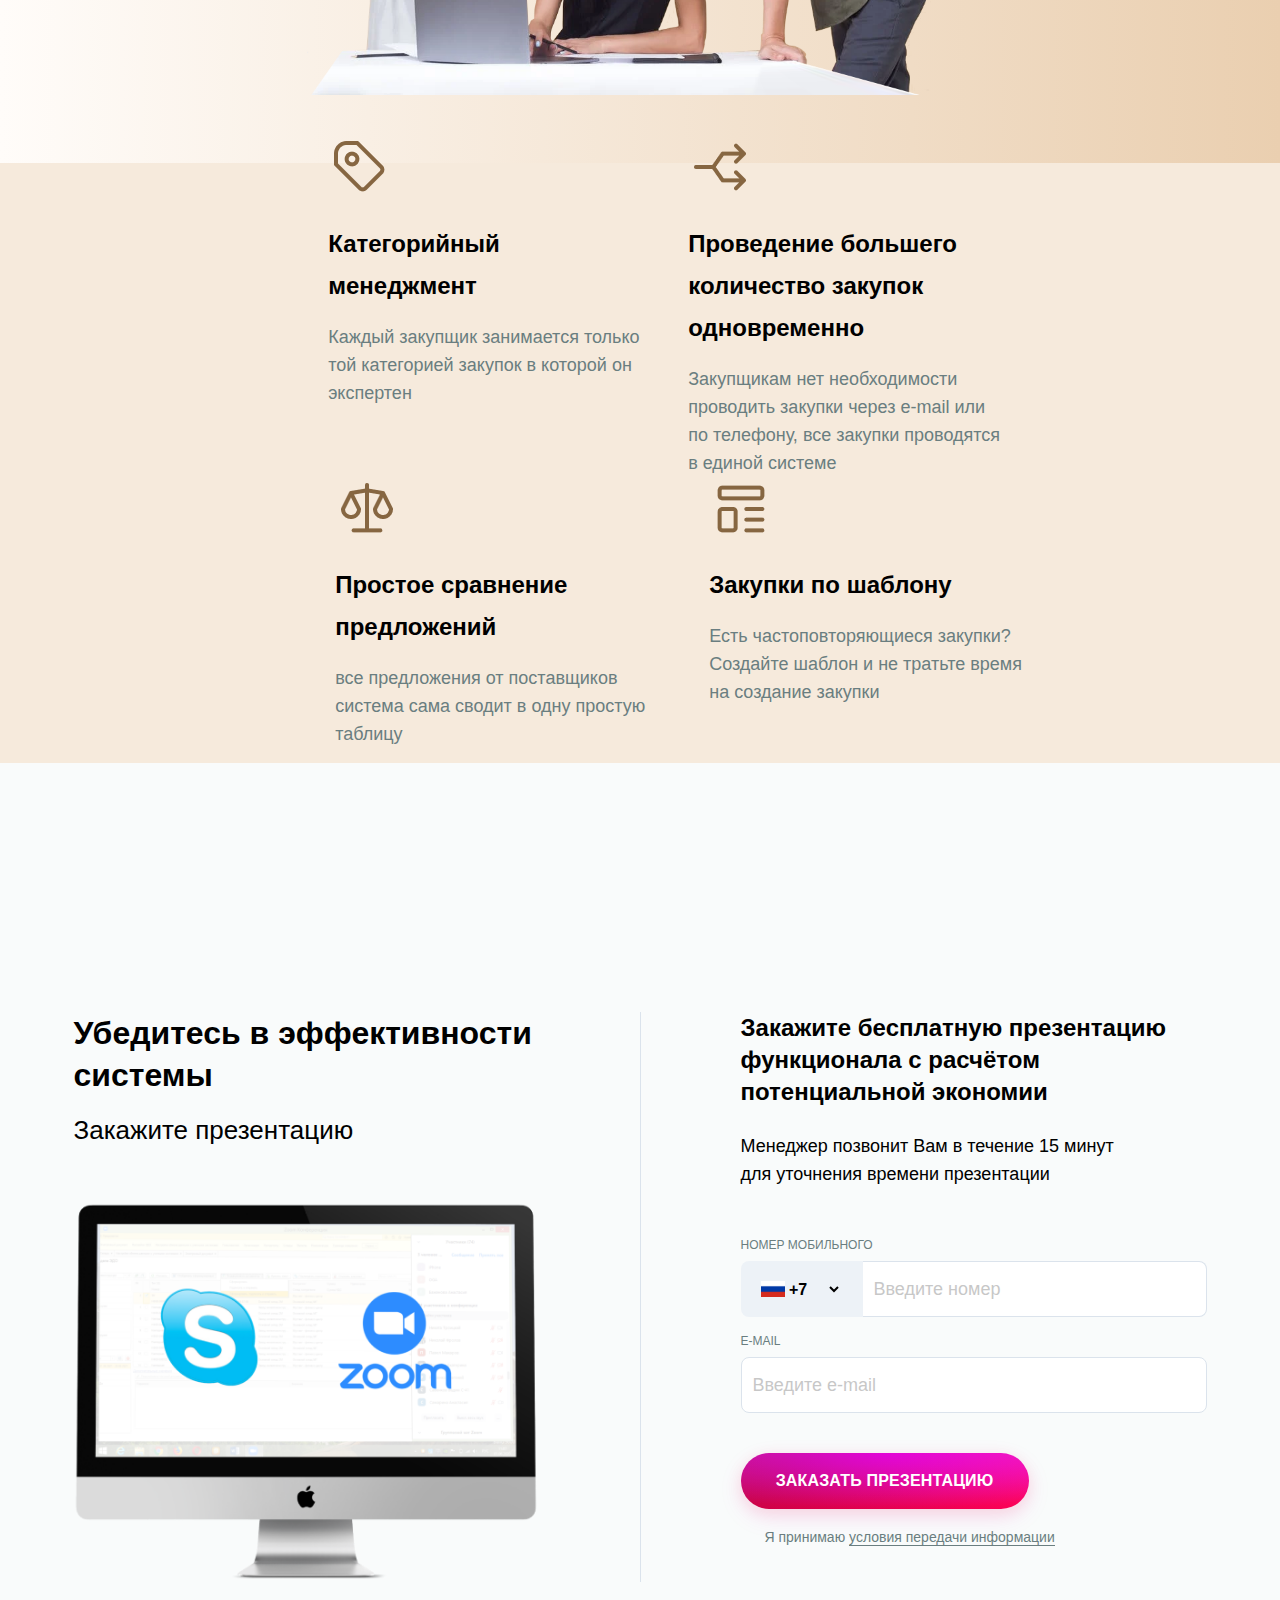
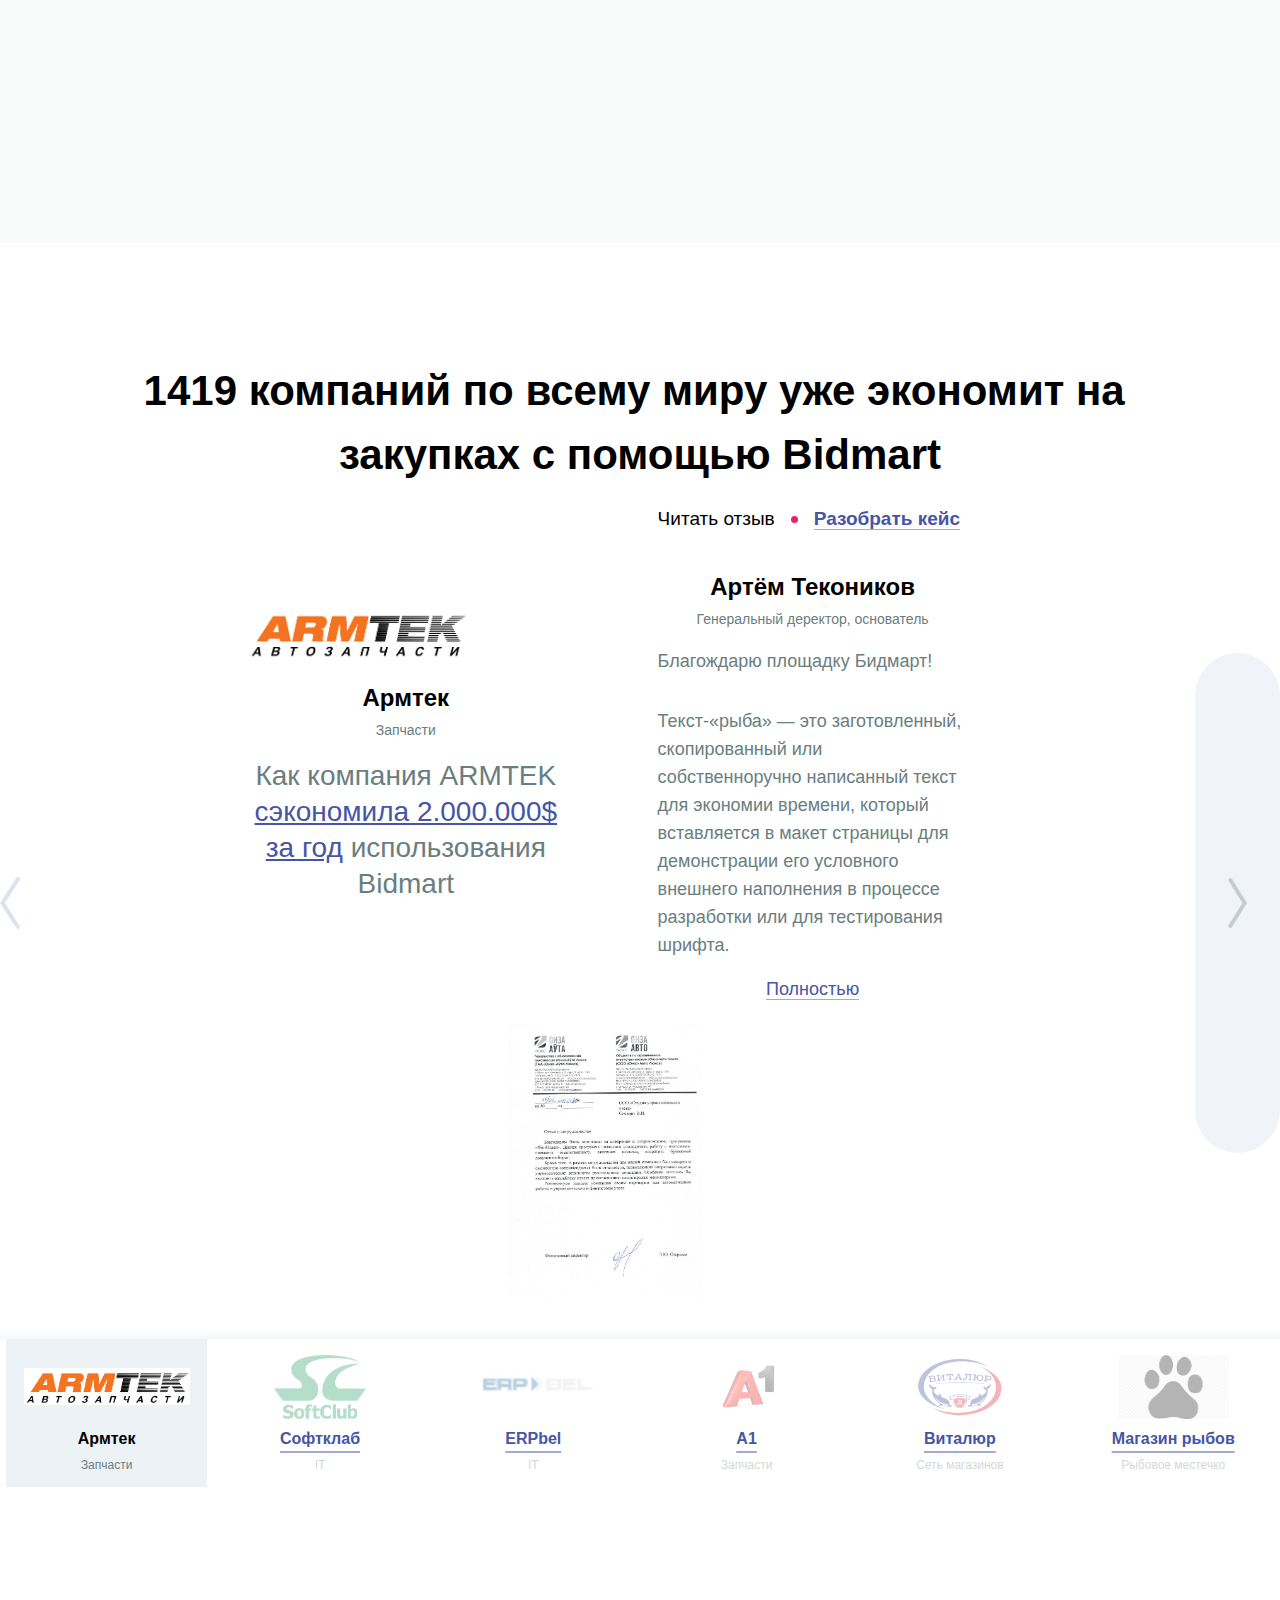
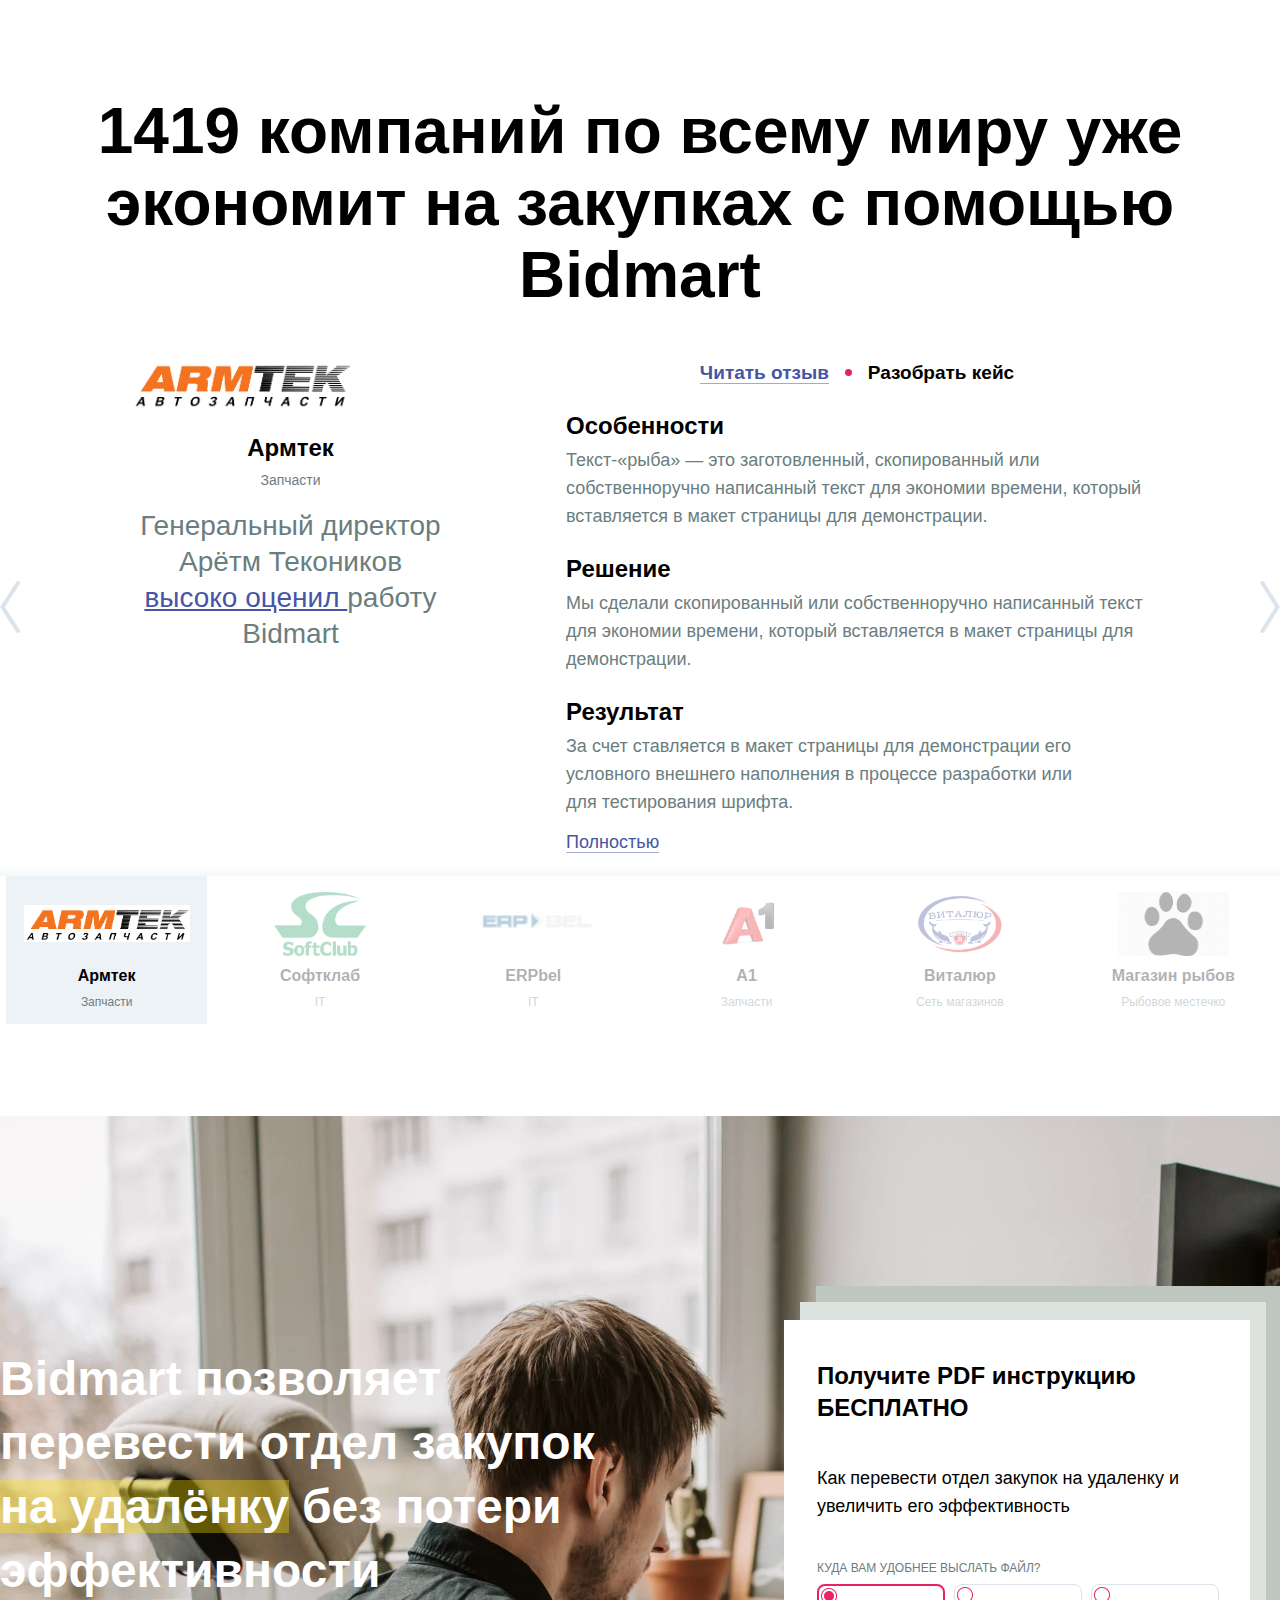
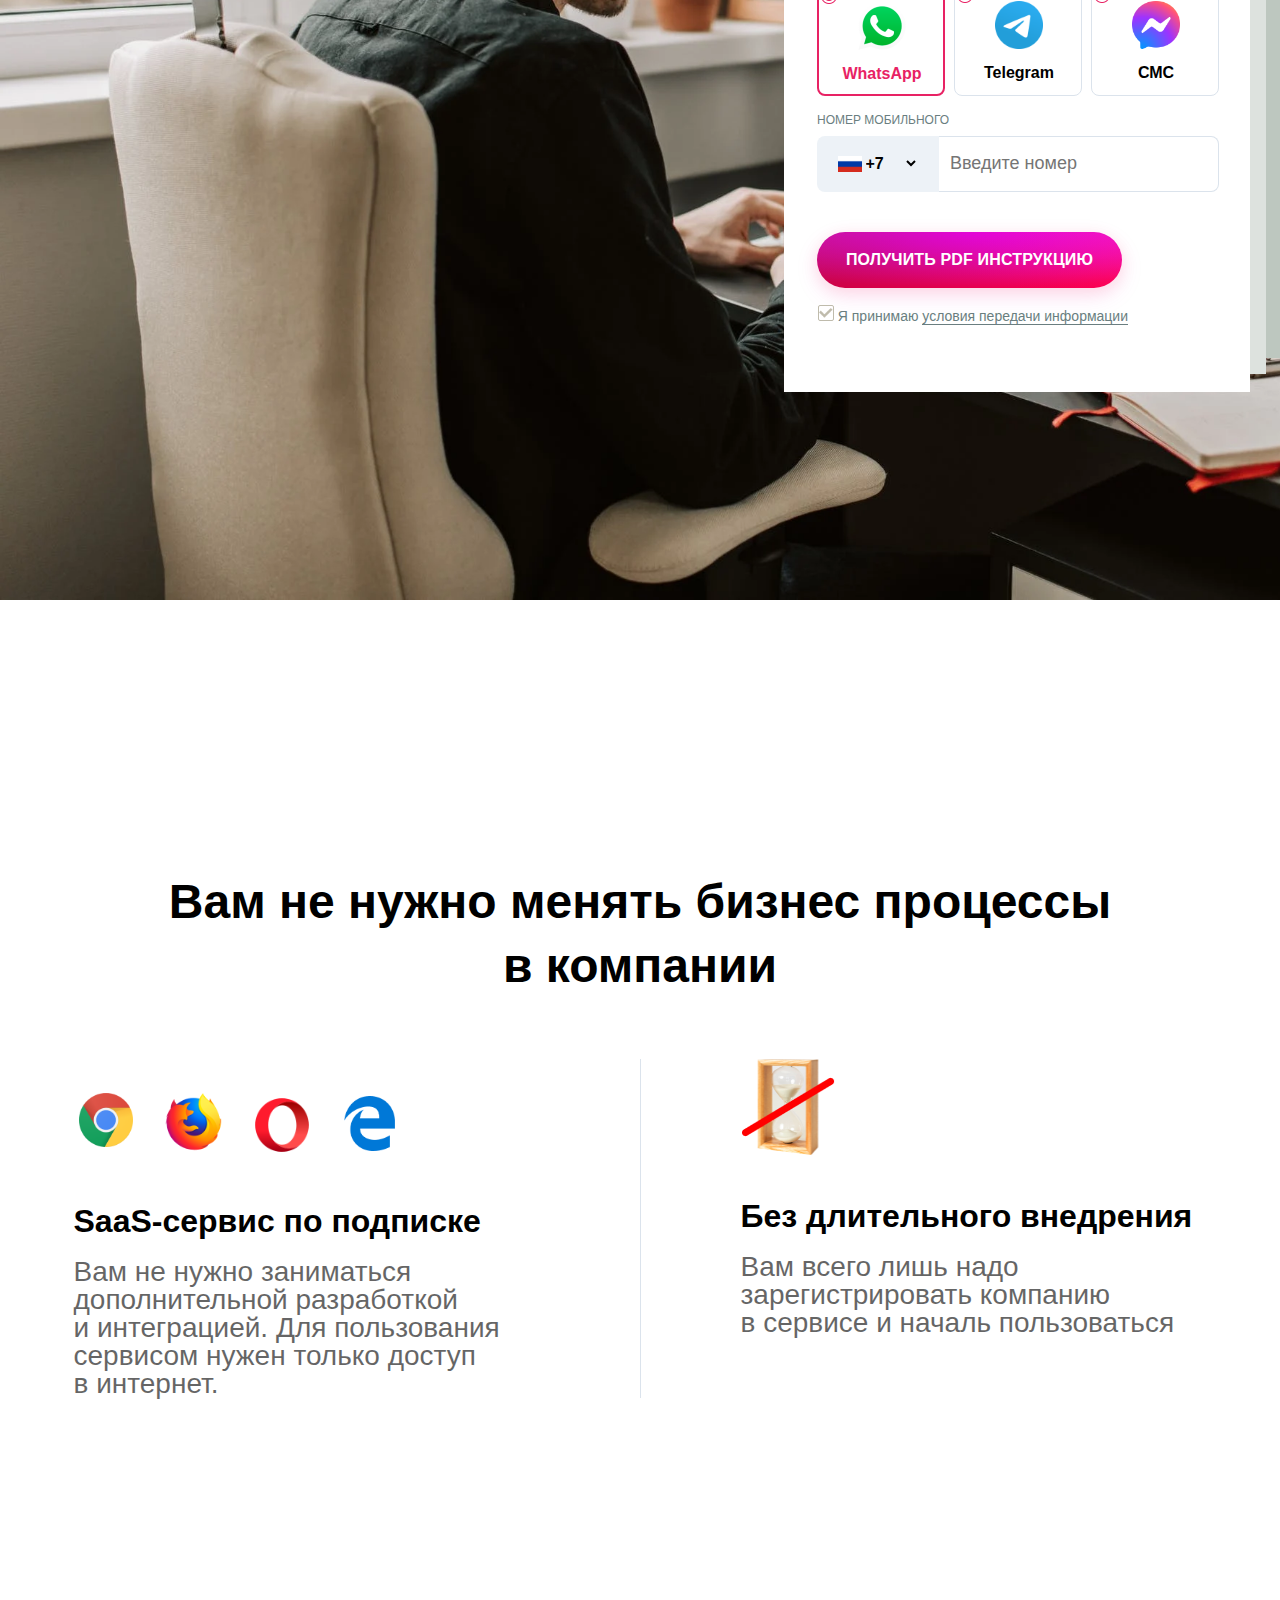
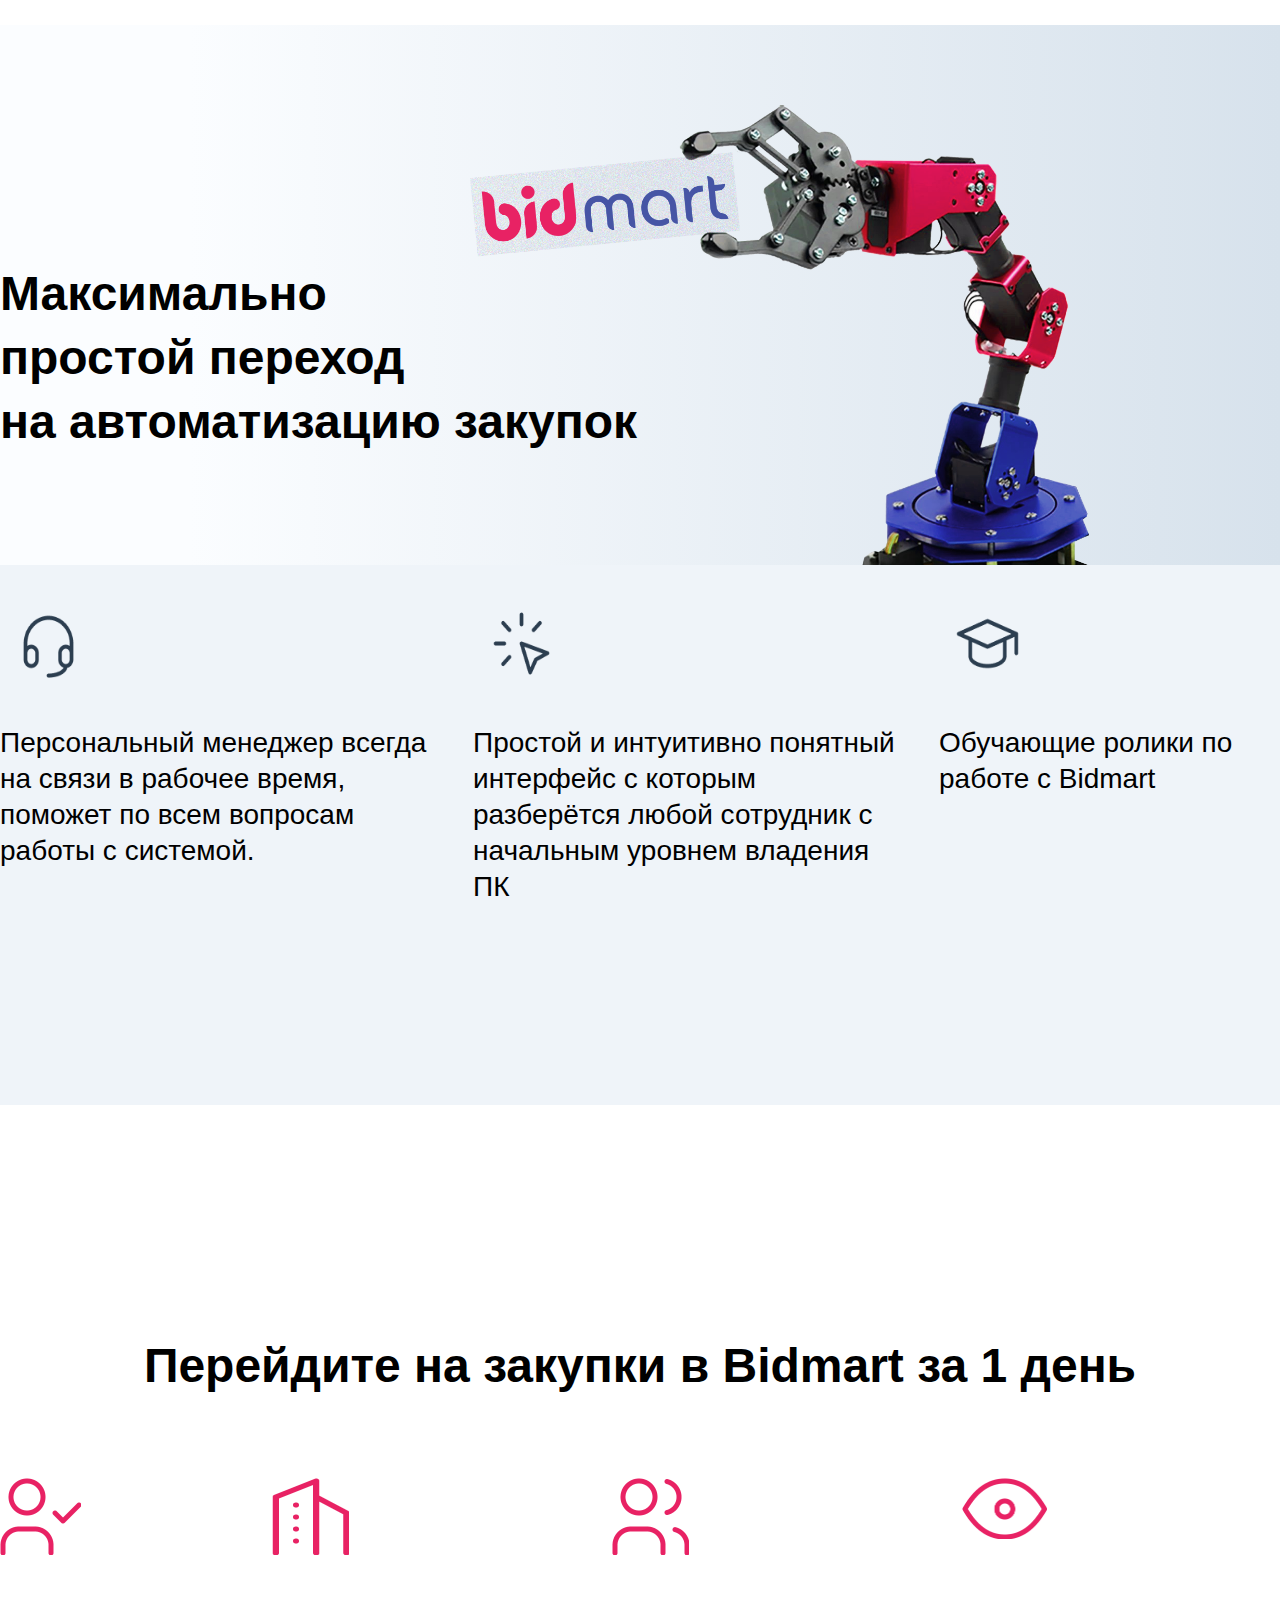
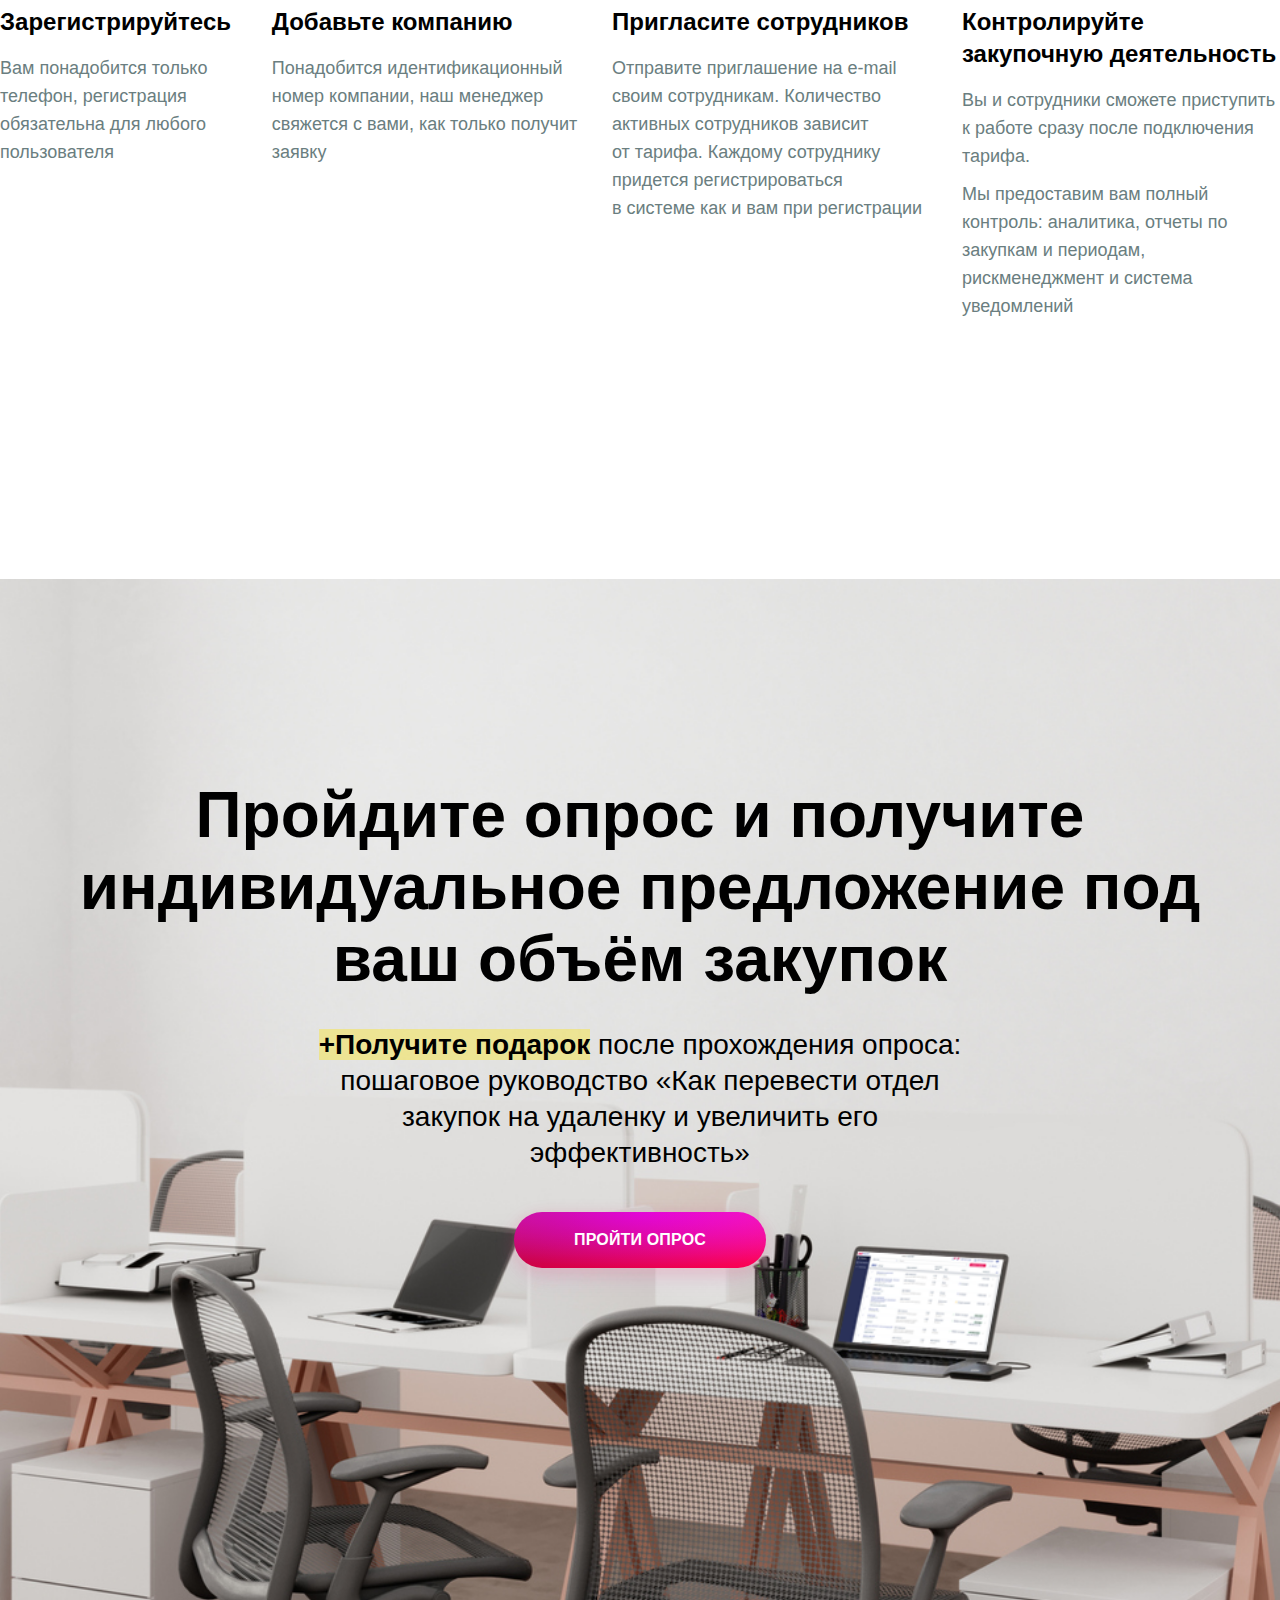
==== commit fae15040: "allisready." ====
--- a/index.html
+++ b/index.html
@@ -557,7 +557,7 @@
             <div class="sliderline__logo logo1 active">
               <img src="img/slider__logo1.png" alt="">
             </div>
-            <div class="sliderline__title active">
+            <div class="block-6-sliderline__title sliderline__title active">
               Армтек
             </div>
             <div class="sliderline__subtitle active">
@@ -568,7 +568,7 @@
             <div class="sliderline__logo logo2">
               <img src="img/slider__logo2.png" alt="">
             </div>
-            <div class="sliderline__title">
+            <div class="block-6-sliderline__title sliderline__title">
               Софтклаб
             </div>
             <div class="sliderline__subtitle">
@@ -579,7 +579,7 @@
             <div class="sliderline__logo logo3">
               <img src="img/slider__logo3.png" alt="">
             </div>
-            <div class="sliderline__title">
+            <div class="block-6-sliderline__title sliderline__title">
               ERPbel
             </div>
             <div class="sliderline__subtitle">
@@ -590,7 +590,7 @@
             <div class="sliderline__logo logo4 ">
               <img src="img/slider__logo4.png" alt="">
             </div>
-            <div class="sliderline__title">
+            <div class="block-6-sliderline__title sliderline__title">
               A1
             </div>
             <div class="sliderline__subtitle">
@@ -601,7 +601,7 @@
             <div class="sliderline__logo logo5">
               <img src="img/slider__logo5.png" alt="">
             </div>
-            <div class="sliderline__title">
+            <div class="block-6-sliderline__title sliderline__title">
               Виталюр
             </div>
             <div class="sliderline__subtitle">
@@ -612,7 +612,7 @@
             <div class="sliderline__logo logo6">
               <img src="img/slider__logo6.png" alt="">
             </div>
-            <div class="sliderline__title">
+            <div class="block-6-sliderline__title sliderline__title">
               Магазин рыбов
             </div>
             <div class="sliderline__subtitle">
--- a/css/style.css
+++ b/css/style.css
@@ -857,7 +857,7 @@
   }
 
 }
-@media ( max-width:850px ) {
+@media ( max-width:853px ) {
   .block-3__half-two{
     min-height: 1100px;
   }
@@ -1359,7 +1359,7 @@
   opacity: 1;
 }
 .sliderline__subtitle {
-  color: var(--grey-color);
+  color: var(--grey-color) !important;
   font-size: 12px;
   line-height: 12px;
   opacity: 0.3;
@@ -1367,7 +1367,7 @@
 .active{
   background-color:var(--bg-color-white);
   color: var(--black-color);
-  border-bottom: none;
+  text-decoration: none;
   opacity: 1;
 }
 .active img{
@@ -1502,10 +1502,11 @@
 .second-slider__openall {
   margin-top: 12px;
 }
-.sliderline__title {
+.block-6-sliderline__title {
   color: var(--black-color);
   border-bottom: none;
   opacity: 0.3;
+  text-decoration: none;
 }
 .active {
   opacity: 1;
@@ -2215,6 +2216,7 @@
   display: flex;
 }
 .sector__img {
+  position: relative;
   min-width: 667px;
   margin-right: 32px;
   padding-left: 277px;
@@ -2225,6 +2227,18 @@
   width: 285px;
   height: 459px;
 }
+/* .sector__img::after{
+  content: '';
+  position: absolute;
+  width: 265px;
+  height: 367px;
+  background: rgba(55, 83, 139, 0.3);
+  filter: blur(191px);
+  background-color: yellow;
+  border-radius: 50px;
+  bottom: -50%;
+  left: 30%;
+} */
 .person-sector__info {
 
   max-width: 667px;
@@ -2362,14 +2376,25 @@
   }
   .block-12__sliderpersons{
     flex-wrap: wrap;
+    max-width: 440px;
+    margin: 20px auto 0 auto;
   }
   .sliderpersons__person{
+    padding: 0;
     margin: 0 auto;
     width: 150px;
     height: fit-content;
   }
   .sliderpersons__person:last-child{
     margin: 0 auto;
+  }
+  .sliderpersons__name{
+    font-size: 150%;
+    line-height: 28px;
+  }
+  .sliderpersons__position{
+    font-size: 100%;
+    line-height: 20px;
   }
 }
 @media (max-width:550px) {
@@ -2668,10 +2693,23 @@
   }
 
 }
-/* ---------------------------------PAGE SECOND TABLE */
-
-
-
+
+
+
+/* ---------------------------------PAGE 2 TABLE ----------------------------*/
+
+.table-container{
+  position: relative;
+  margin: 0 auto 10040px auto;
+}
+.advantage-table__title {
+  margin: 40px auto 80px auto;
+  text-align: center;
+  color: var(--black-color);
+  font-weight: var(--bold-title-weight);
+  font-size: var(--H1-size);
+  line-height: var(--H1-line-height);
+}
 th{
   color: var(--black-color);
   font-weight: var(--bold-title-weight);
@@ -2680,54 +2718,103 @@
 }
 td{
   box-shadow: inset 0px -1px 0px #DBE3EC;
-  width: 349px;
-  padding: 12px 0;
-  color: var(--black-color);
-  font-weight: var(--regular-text-weight);
-  font-size: var(--row-text-size);
-  line-height: var(--row-text-line-height);
-}
-tr{
-}
-.advantage-table__title {
-  margin: 40px 0;
-  text-align: center;
-  color: var(--black-color);
-  font-weight: var(--bold-title-weight);
-  font-size: var(--H1-size);
-  line-height: var(--H1-line-height);
-}
-.table {
-}
-.table__header {
-}
-.table__logo img{
+}
+.table-column-title{
+width: 349px;
+}
+.table-line-logo{
+  height: 52px;
+}
+.table-line-logo img{
   width: 124px;
   height: 27px;
-}
-.table__title {
 }
 .line__title {
   width: 270px;
   text-align: left;
 }
-.table-line {
+.icon__no{
+  width: 373px;
+  text-align: center;
 }
 .icon__yes {
   text-align: center;
-}
-.table-second-half {
-}
-.table__footer {
-}
-.zoom{
-  /* box-shadow: 8px 0px rgba(33, 136, 150, 0.15),-8px 0px rgba(33, 136, 150, 0.15),
-    4px 0px 0px rgba(63, 129, 125, 0.1), -4px 0px 0px rgba(63, 129, 125, 0.1),
-    20px 0px 0px rgba(54, 149, 179, 0.2), -20px 0px 0px rgba(54, 149, 179, 0.2); */
-    box-shadow: -23px 0 20px -23px rgba(0, 0, 0, .8),
-23px 0 20px -23px rgba(0, 0, 0, .8);
-}
+  width: 373px;
+}
+.table__button{
+  margin-left: 40px;
+  width: 110px;
+  height: 56px;
+ }
 .zoom-block{
+  position: absolute;
+  left: 20.5%;
+  bottom: 0;
+  width: 25.549%;
+  height: 77.22%;
   box-shadow: 0px 8px 64px rgba(33, 136, 150, 0.15), 0px 4px 12px rgba(63, 129, 125, 0.1), 0px 20px 40px rgba(54, 149, 179, 0.2);
-border-radius: 48px;
-}+  border-radius: 48px;
+}
+.table-line-title {
+  width: 270px;
+  text-align: left;
+  padding: 12px 0;
+  color: var(--black-color);
+  font-weight: var(--regular-text-weight);
+  font-size: var(--row-text-size);
+  line-height: var(--row-text-line-height);
+}
+.center-title{
+  text-align: center;
+}
+.bold-title {
+  font-weight: var(--bold-title-weight);
+  font-size: var(--H3-size);
+}
+
+/* --------------------------------- MOBILE PAGE-2 --------------------- */
+@media (max-width:1156px) {
+  
+
+  .zoom-block{
+    left: 24%;
+  }
+}
+@media (max-width:810px) {
+
+  .advantage-table__title{
+    font-size: 250%;
+    line-height: 36px;
+  }
+
+  .zoom-block{
+    height: 83.22%;
+    left: 28%;
+  }
+}
+@media (max-width: 624px) {
+  .advantage-table__title{
+    font-size: 200%;
+    line-height: 32px;
+  }
+  .table-line-title{
+    font-size: 100%;
+  }
+  .bold-title{
+    font-size: 120%;
+  }
+  .table-line-logo img{
+    width: 60px;
+    height: 20px;
+    object-fit: contain;
+  }
+  .zoom-block{
+    left: 32%;
+  }
+  .table__button{
+    font-size: 12px;
+    width: 70px;
+    margin: 0 auto;
+  }
+}
+
